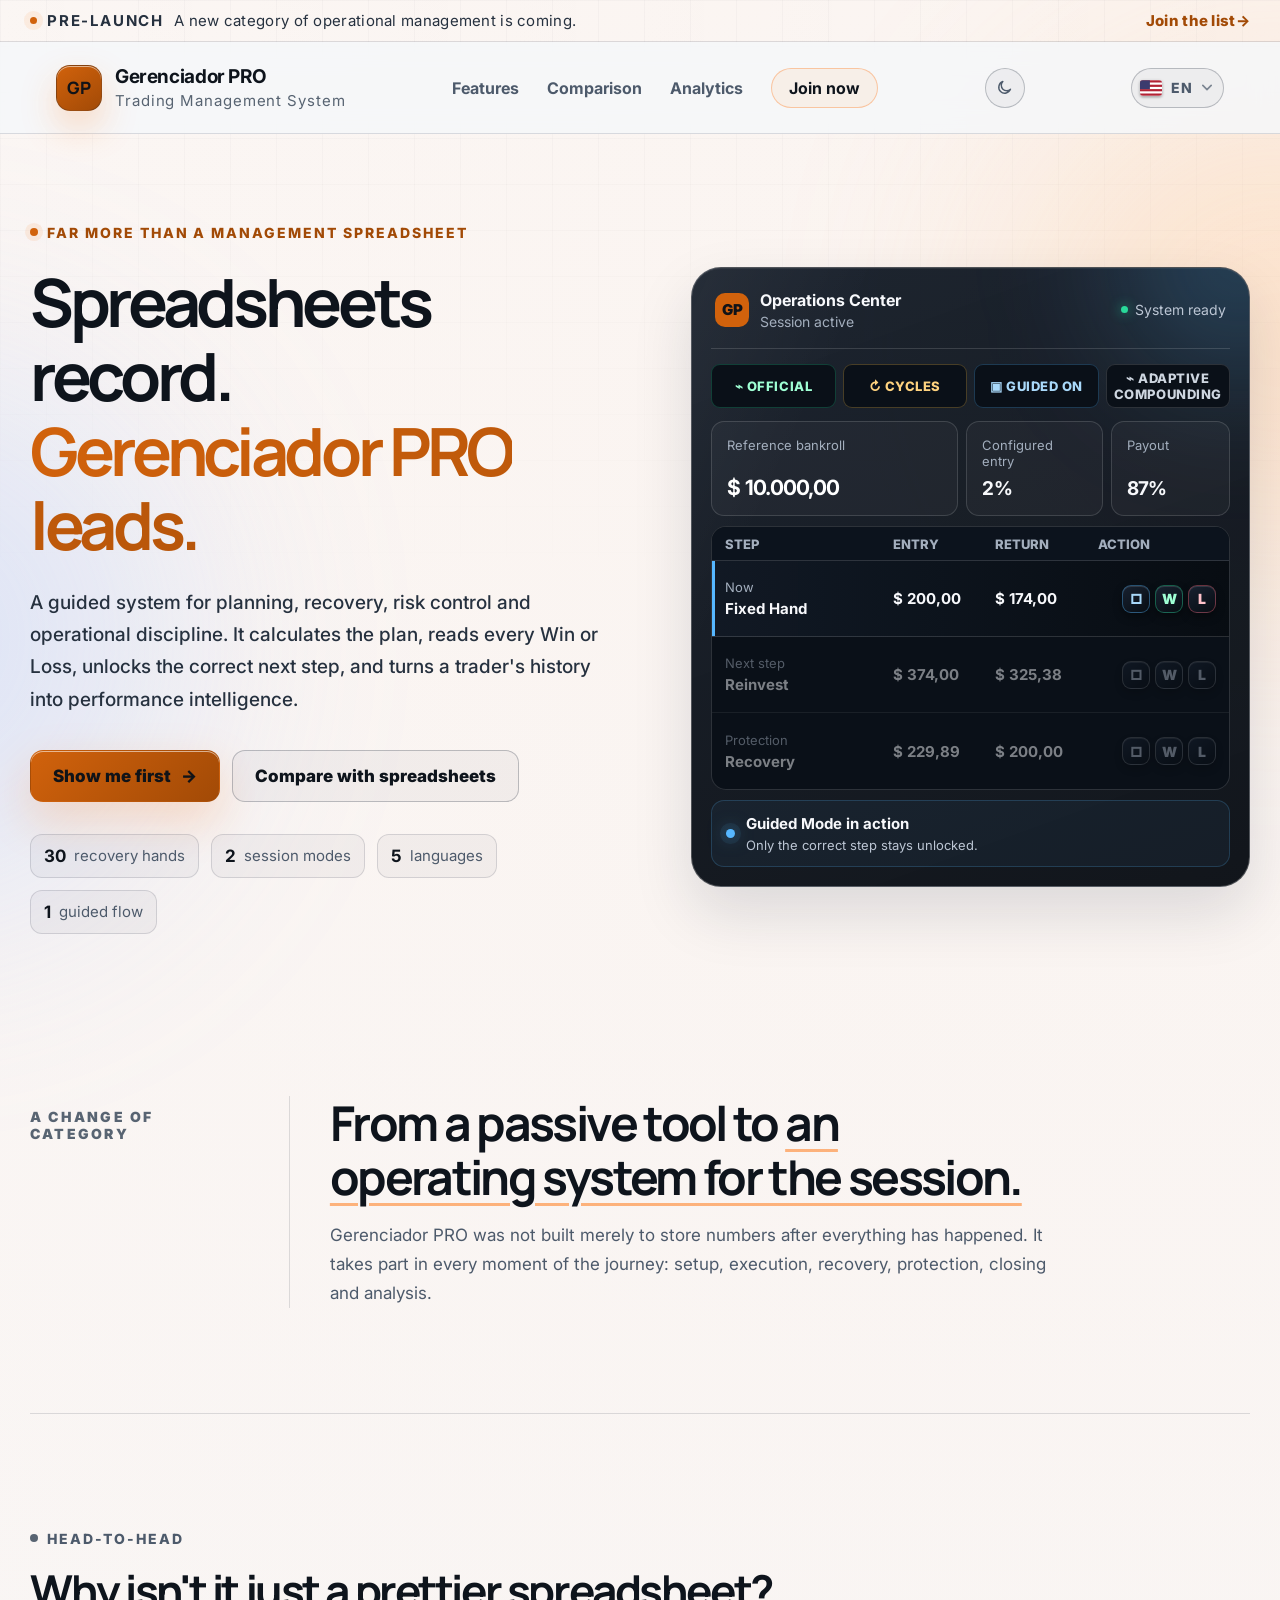
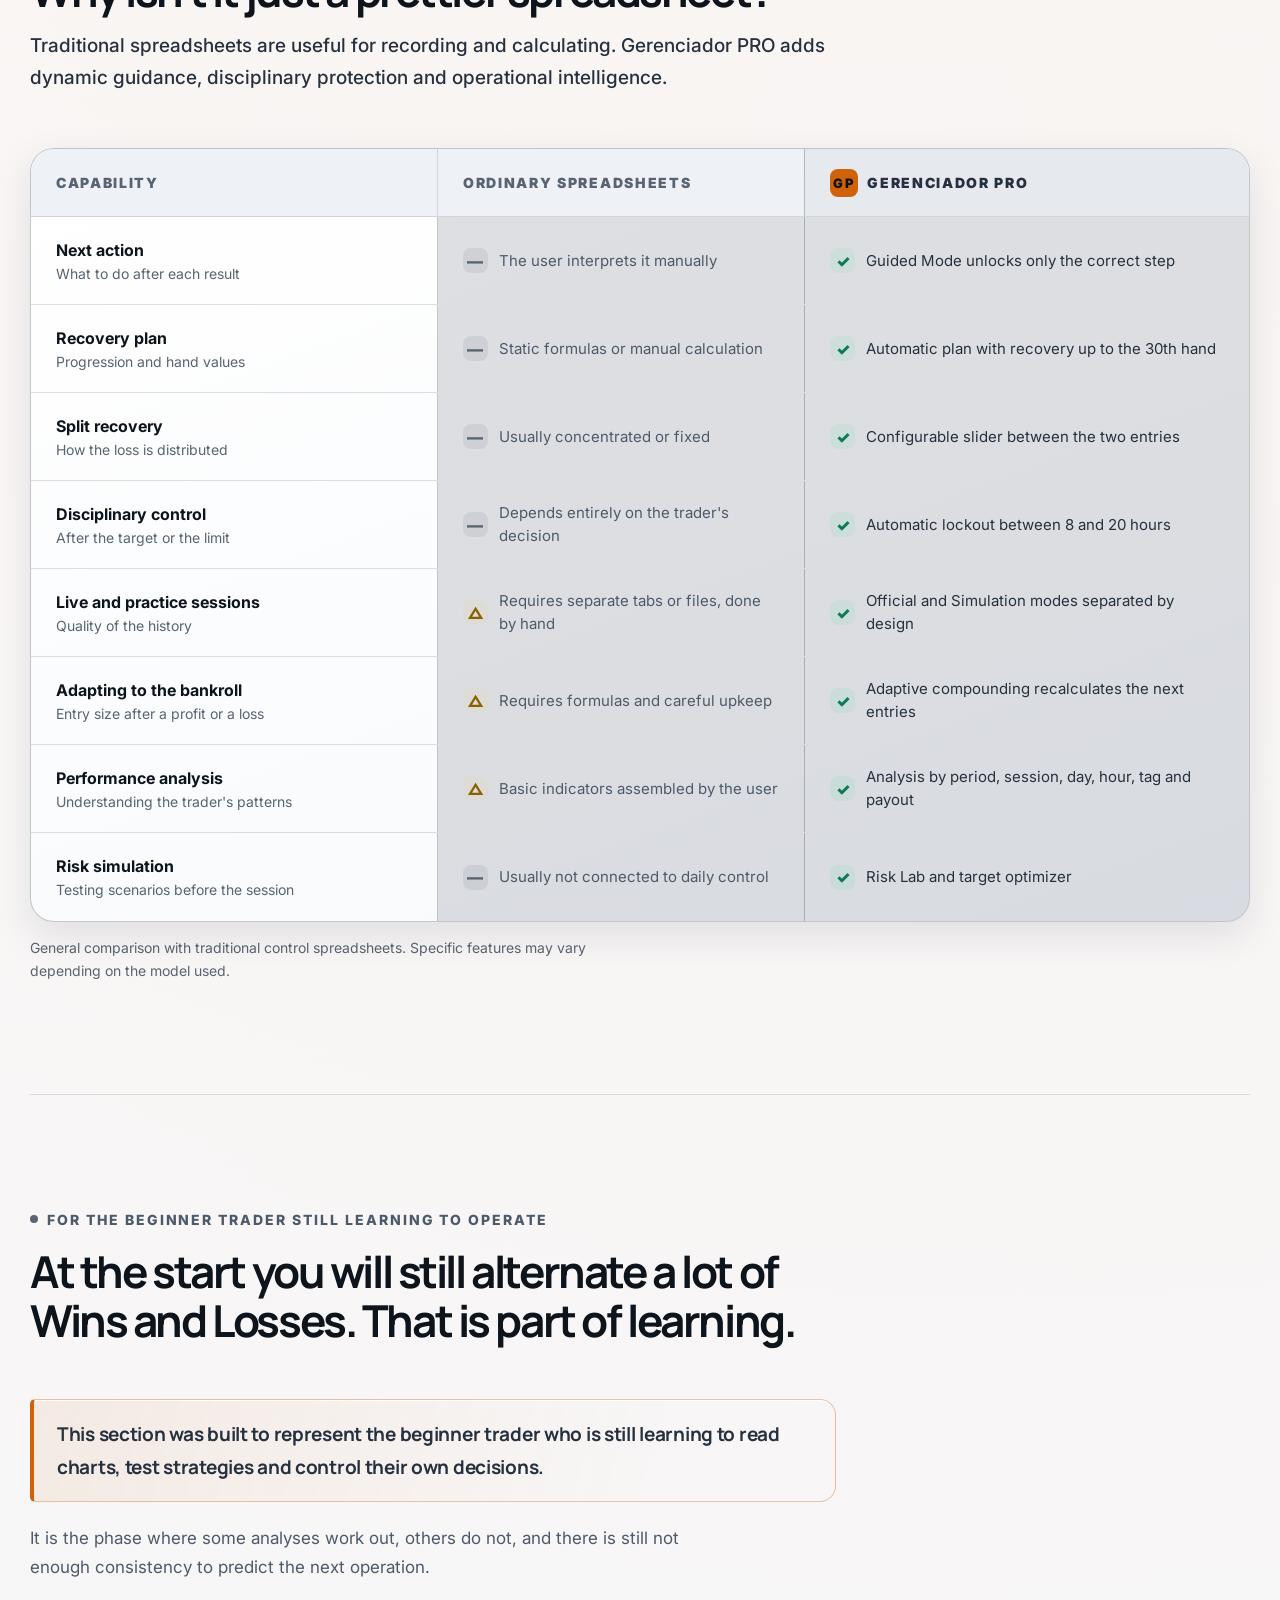
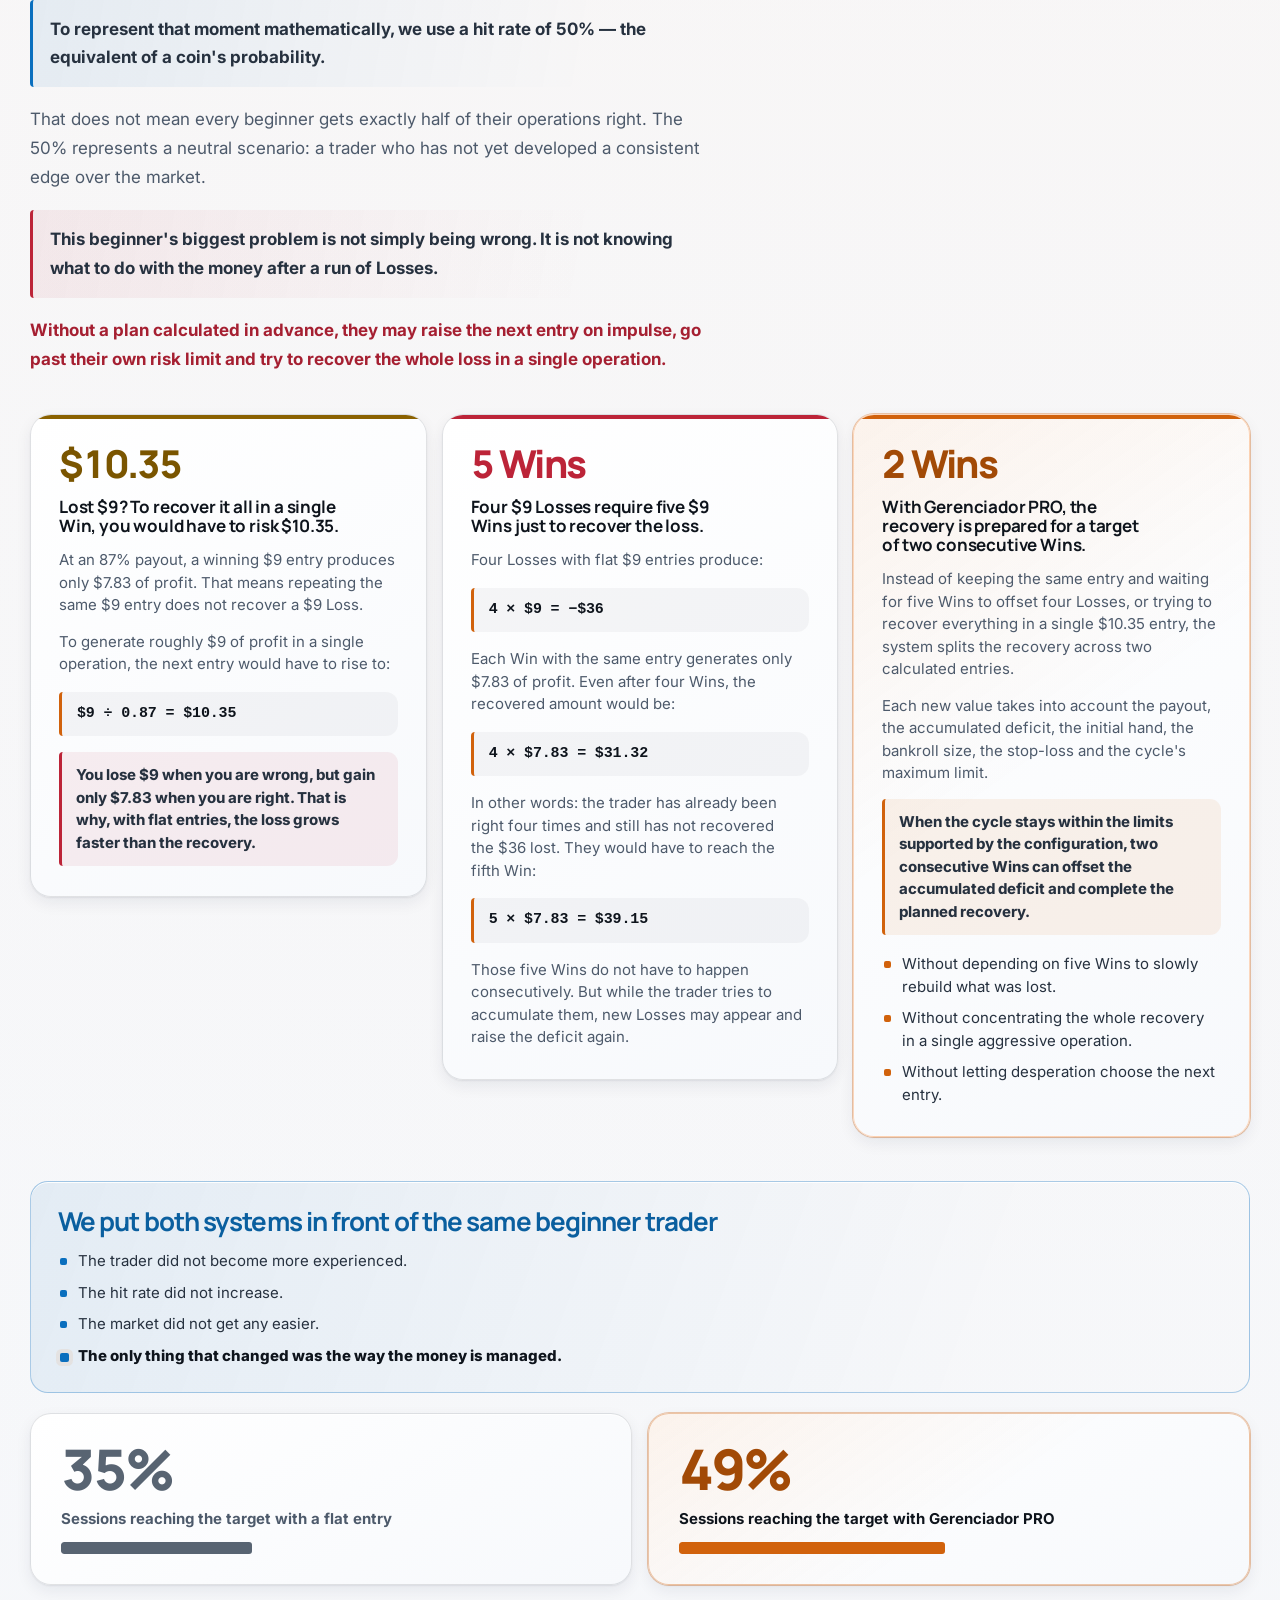
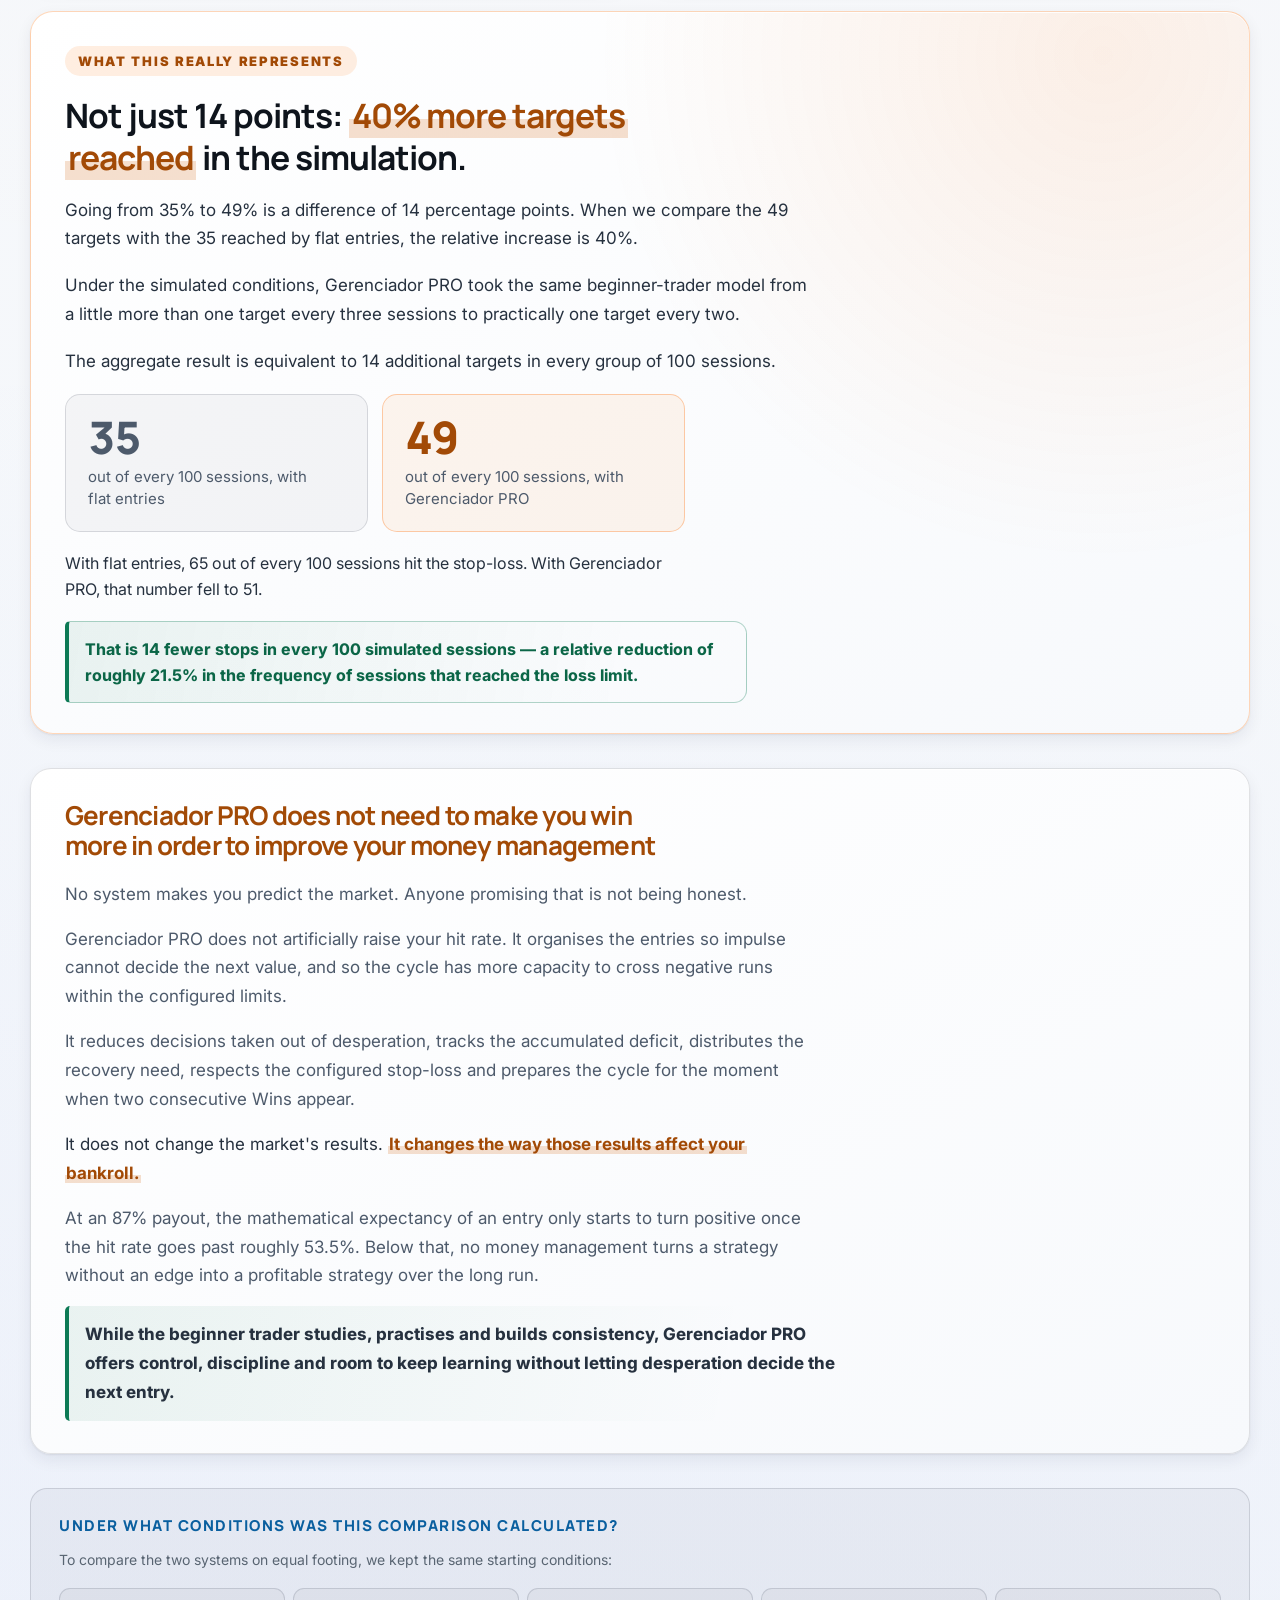
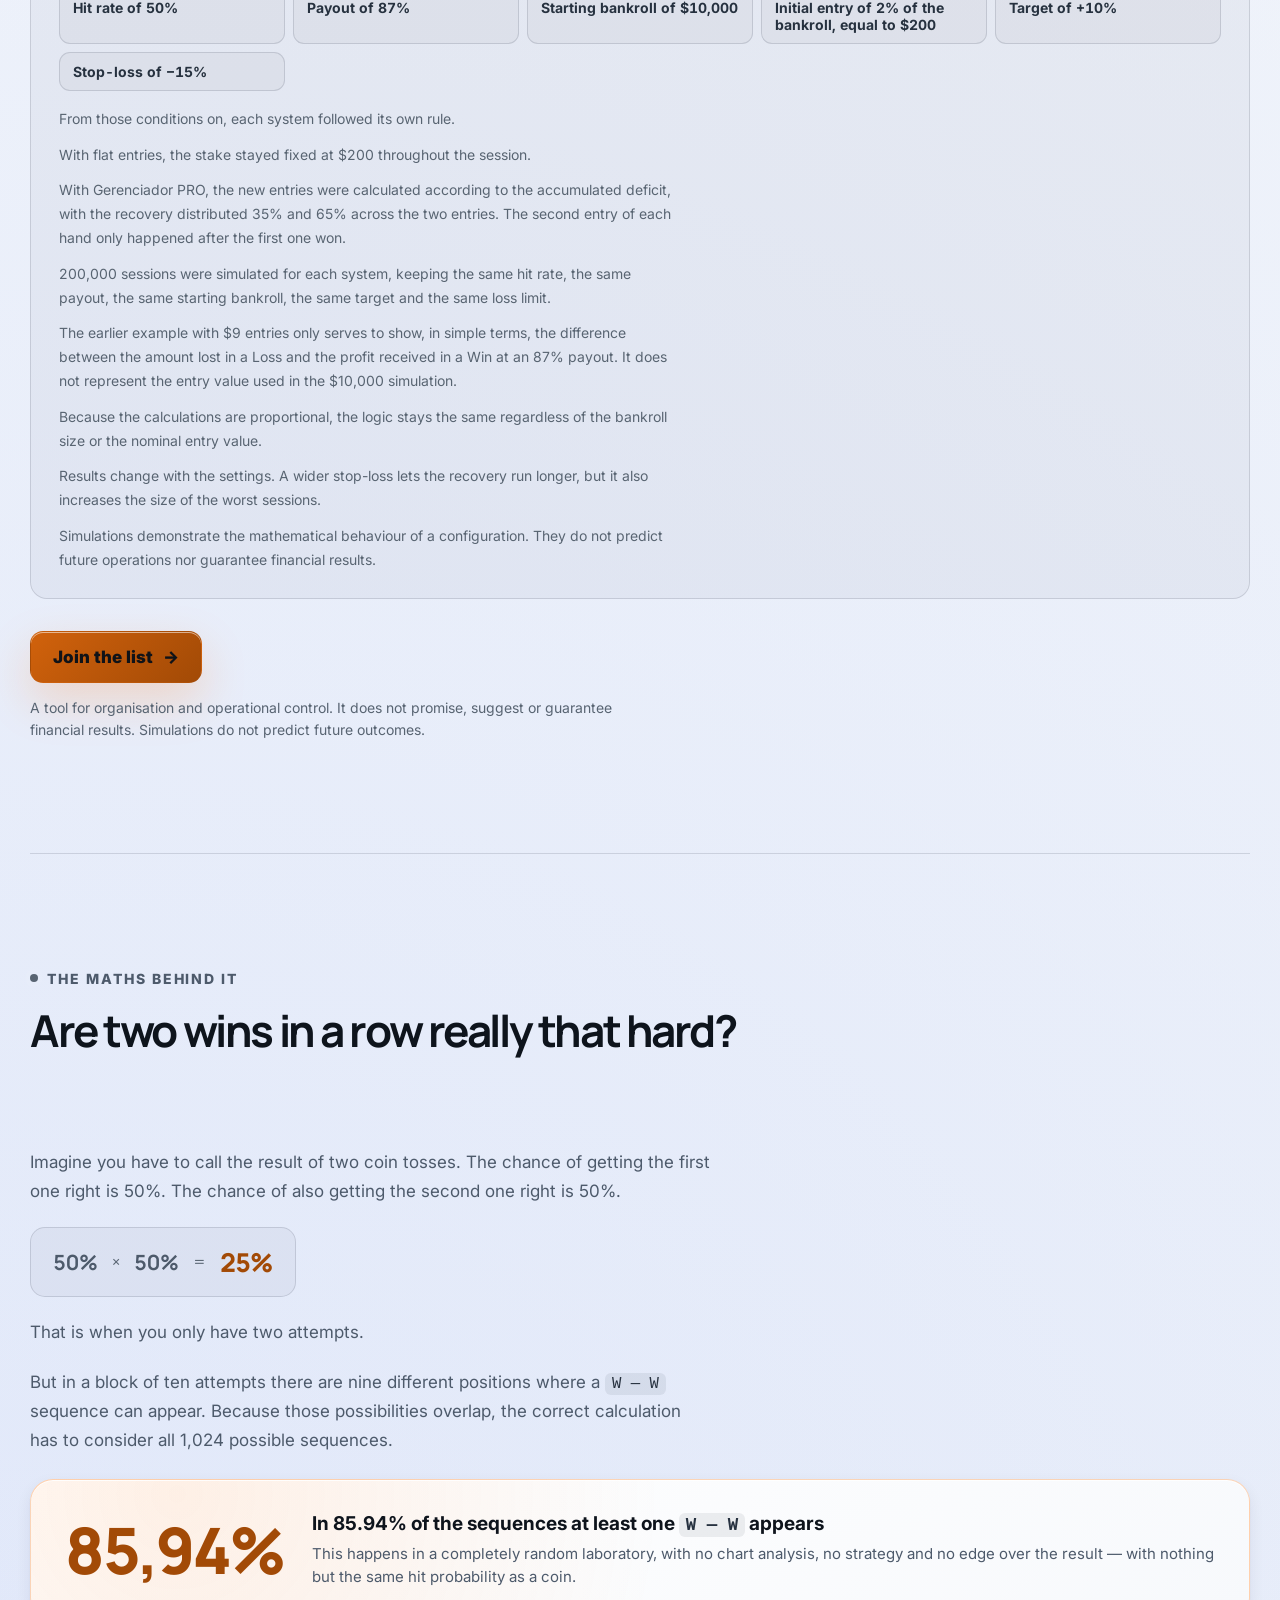
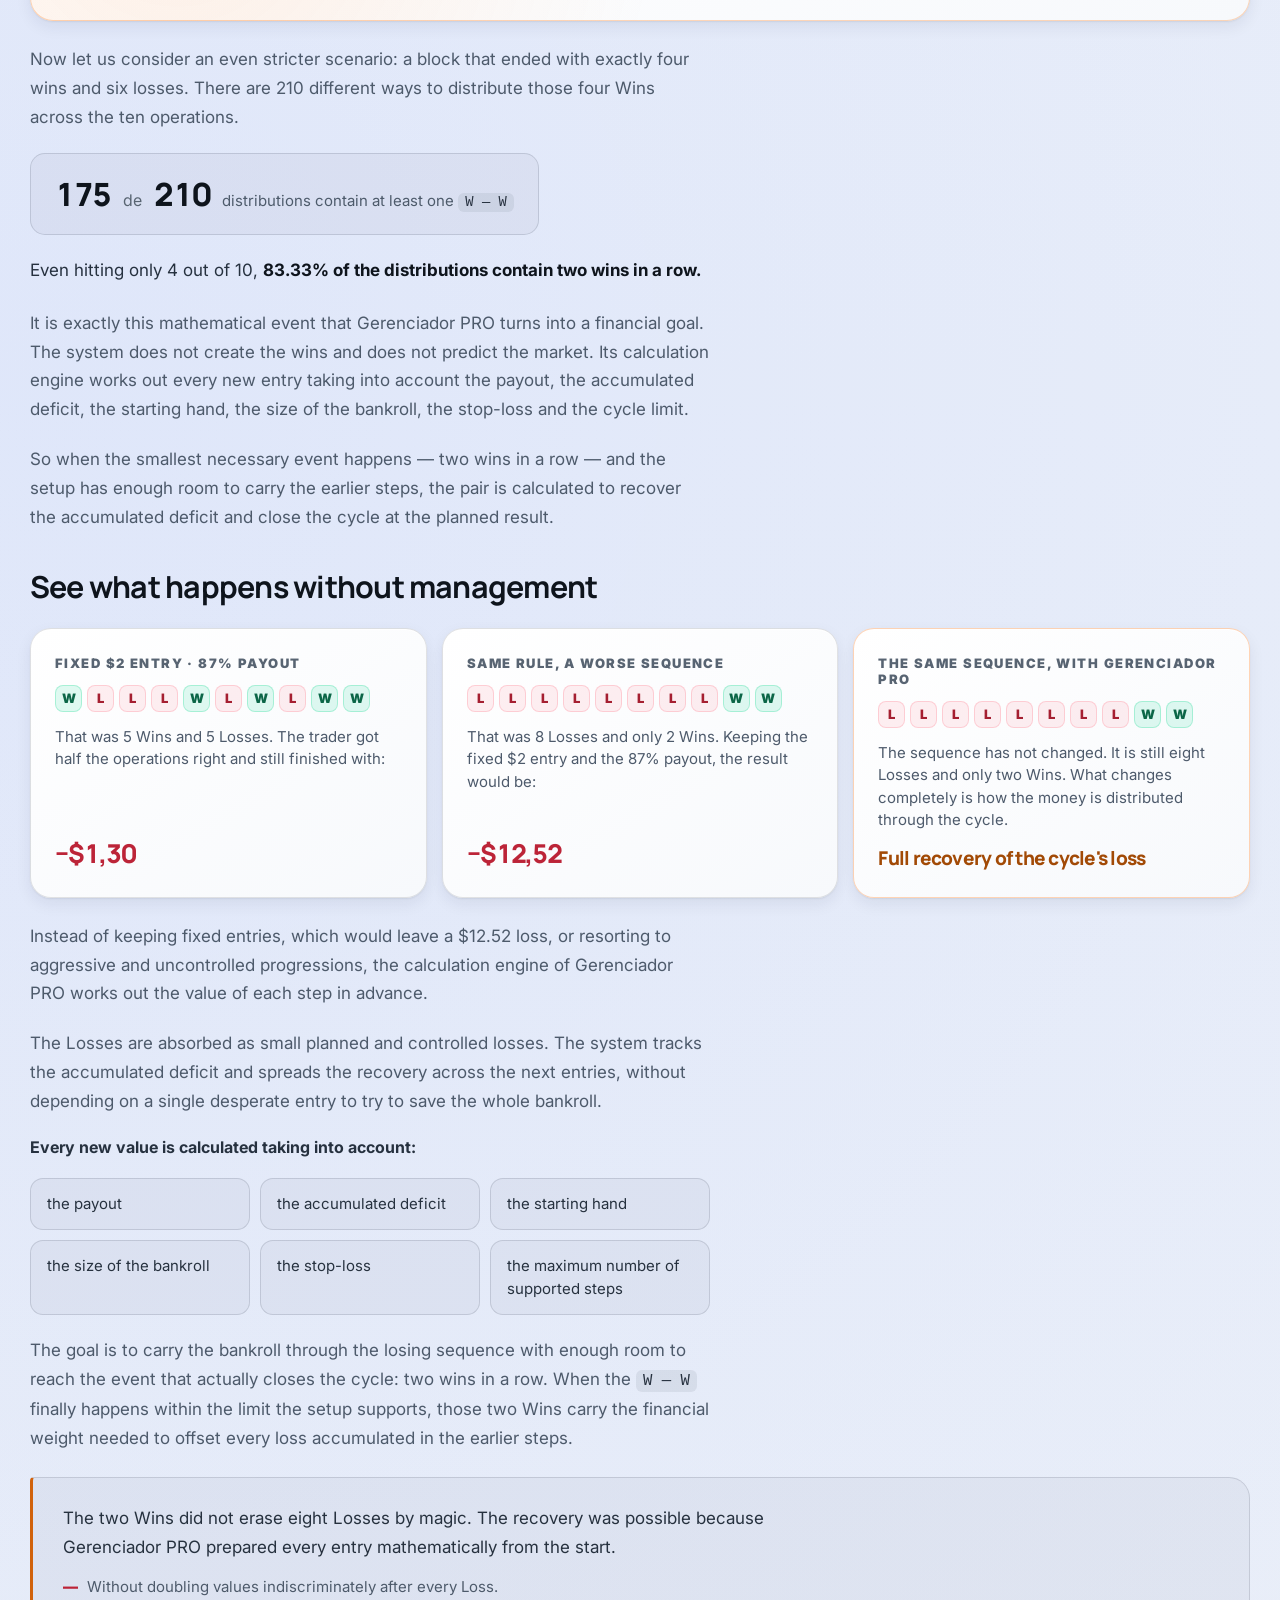
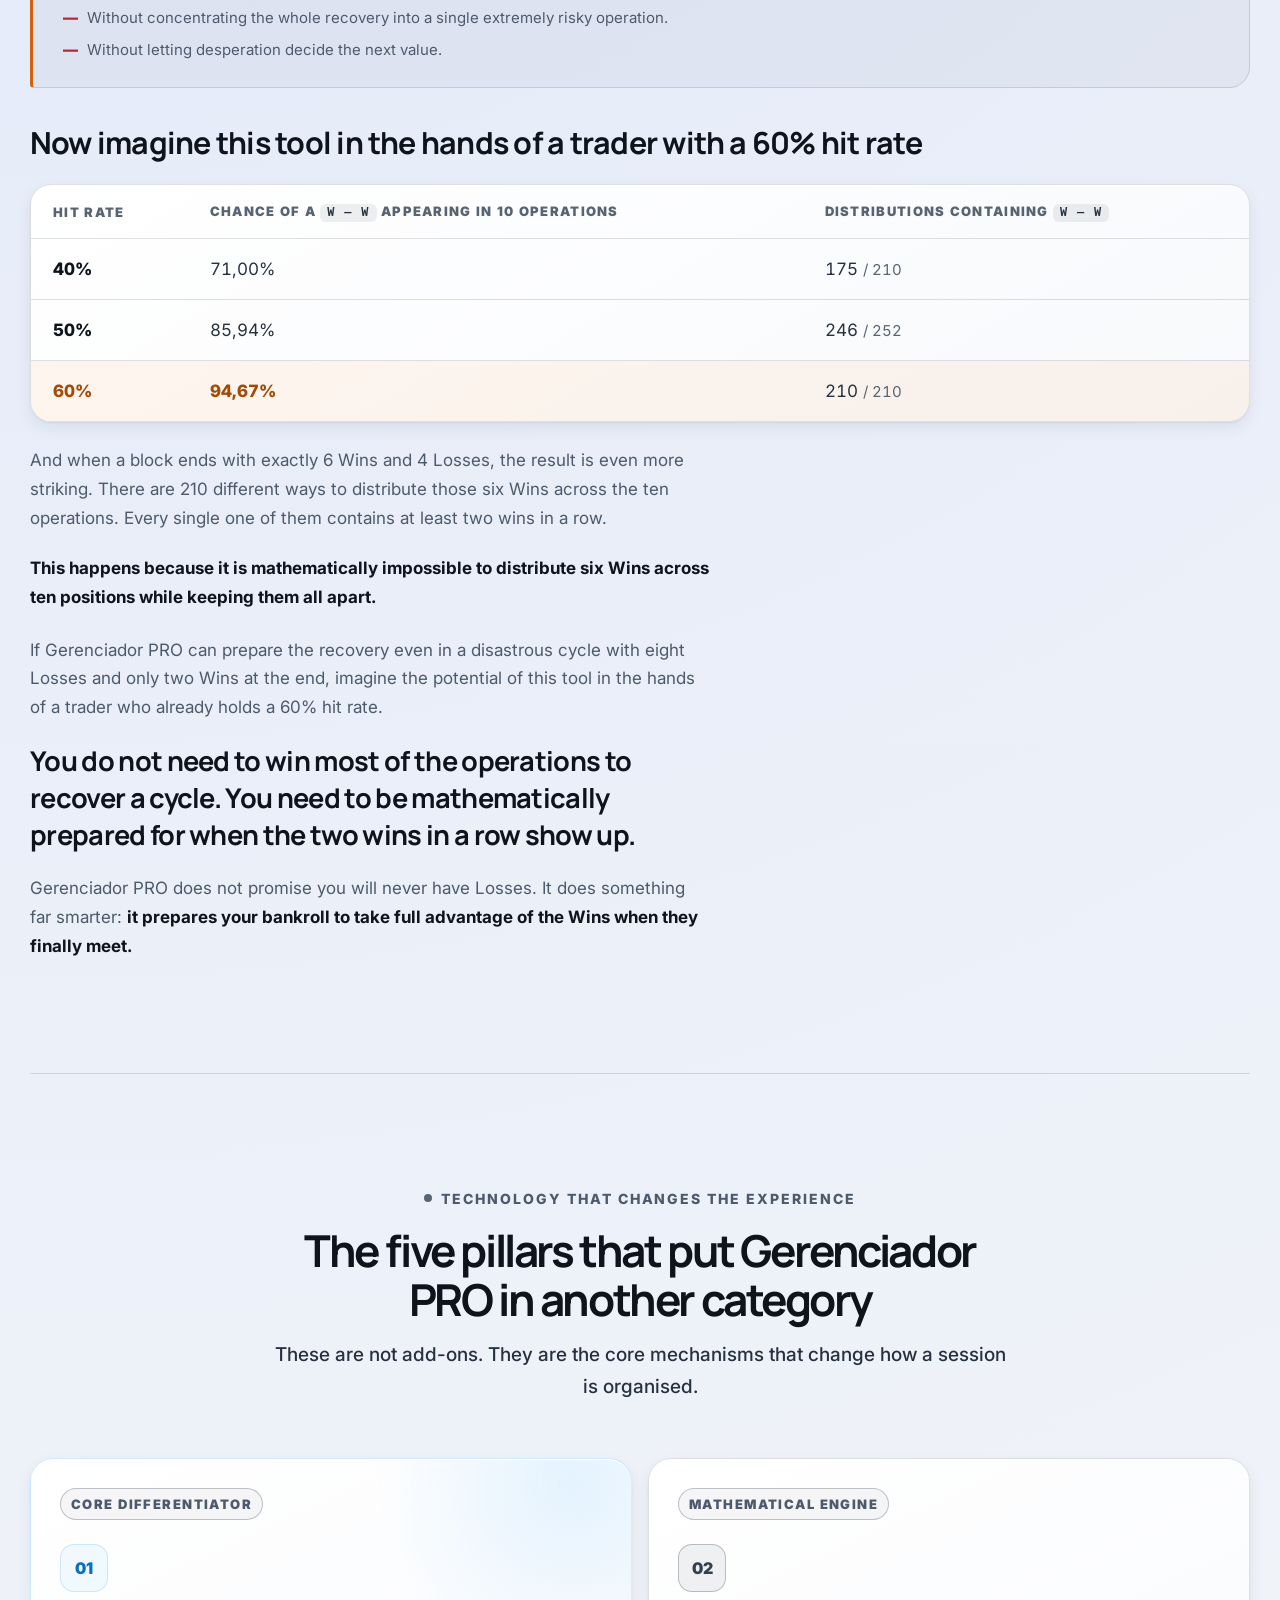
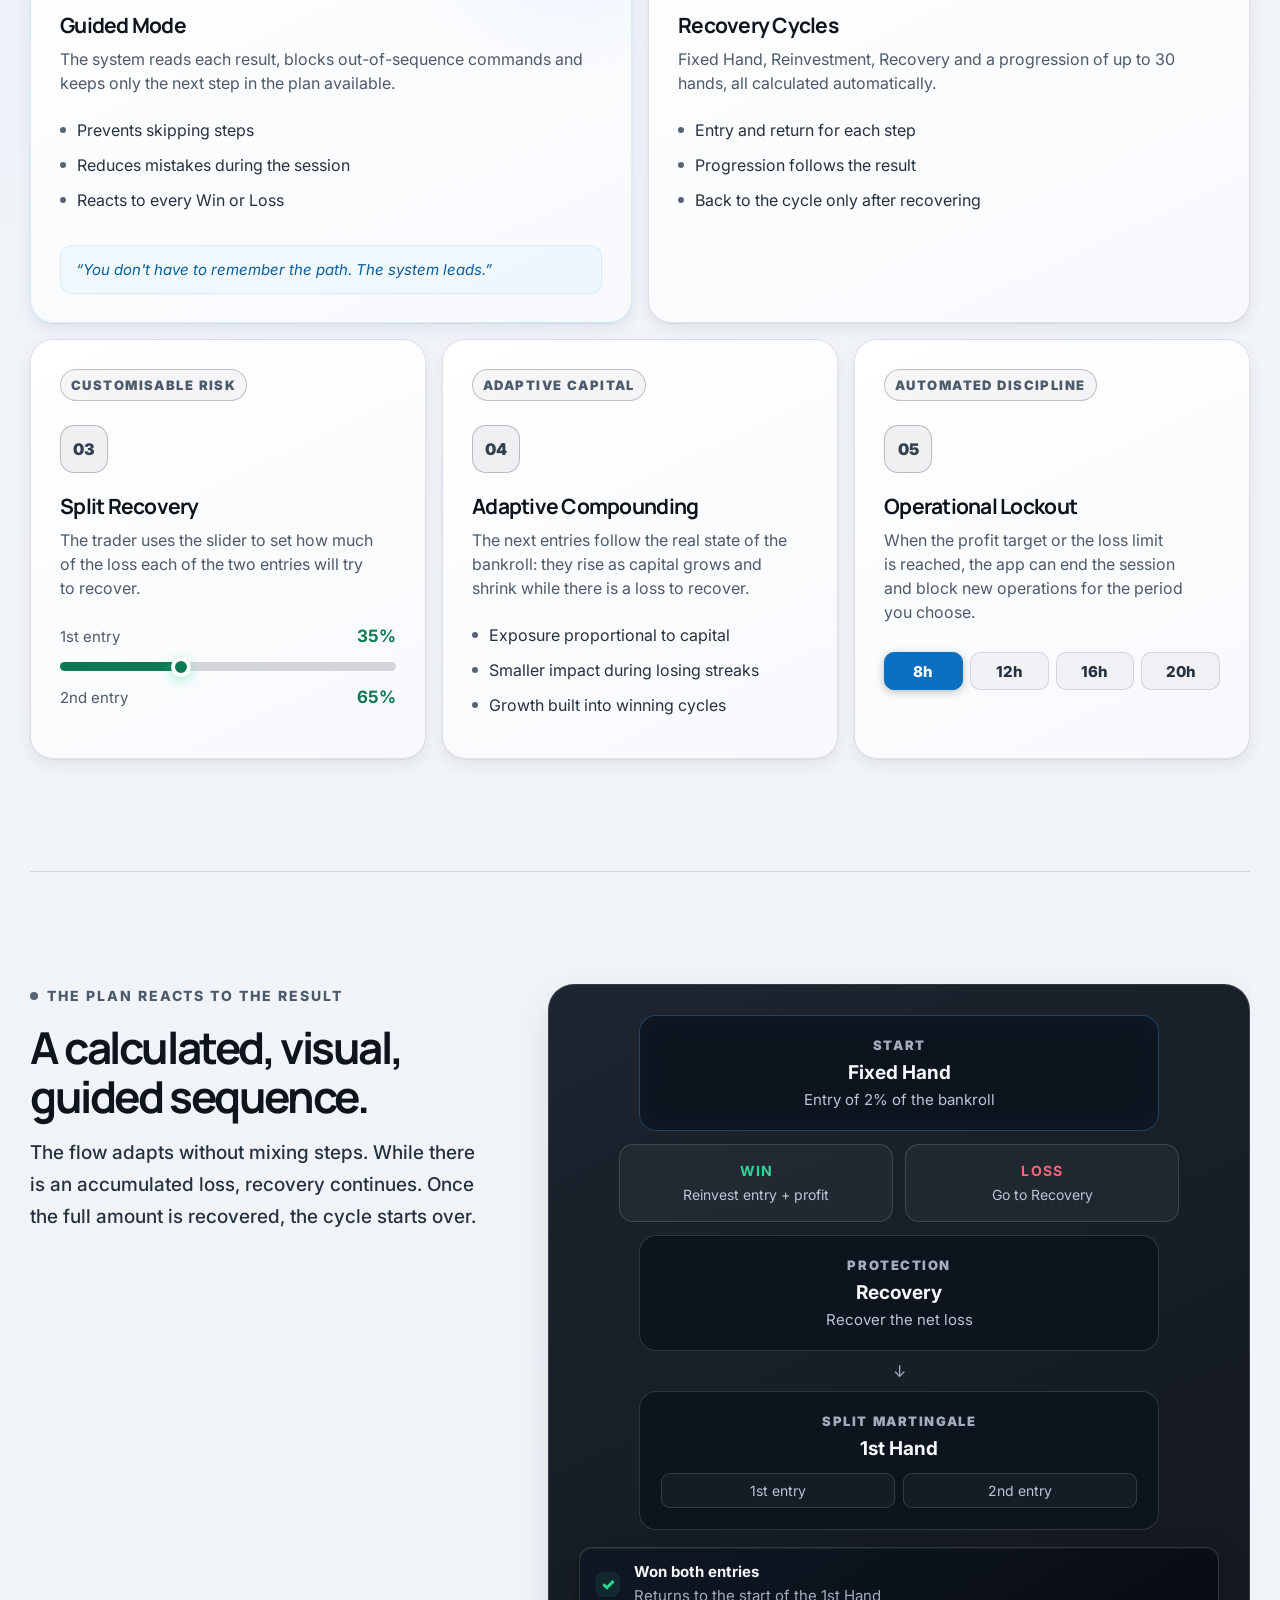
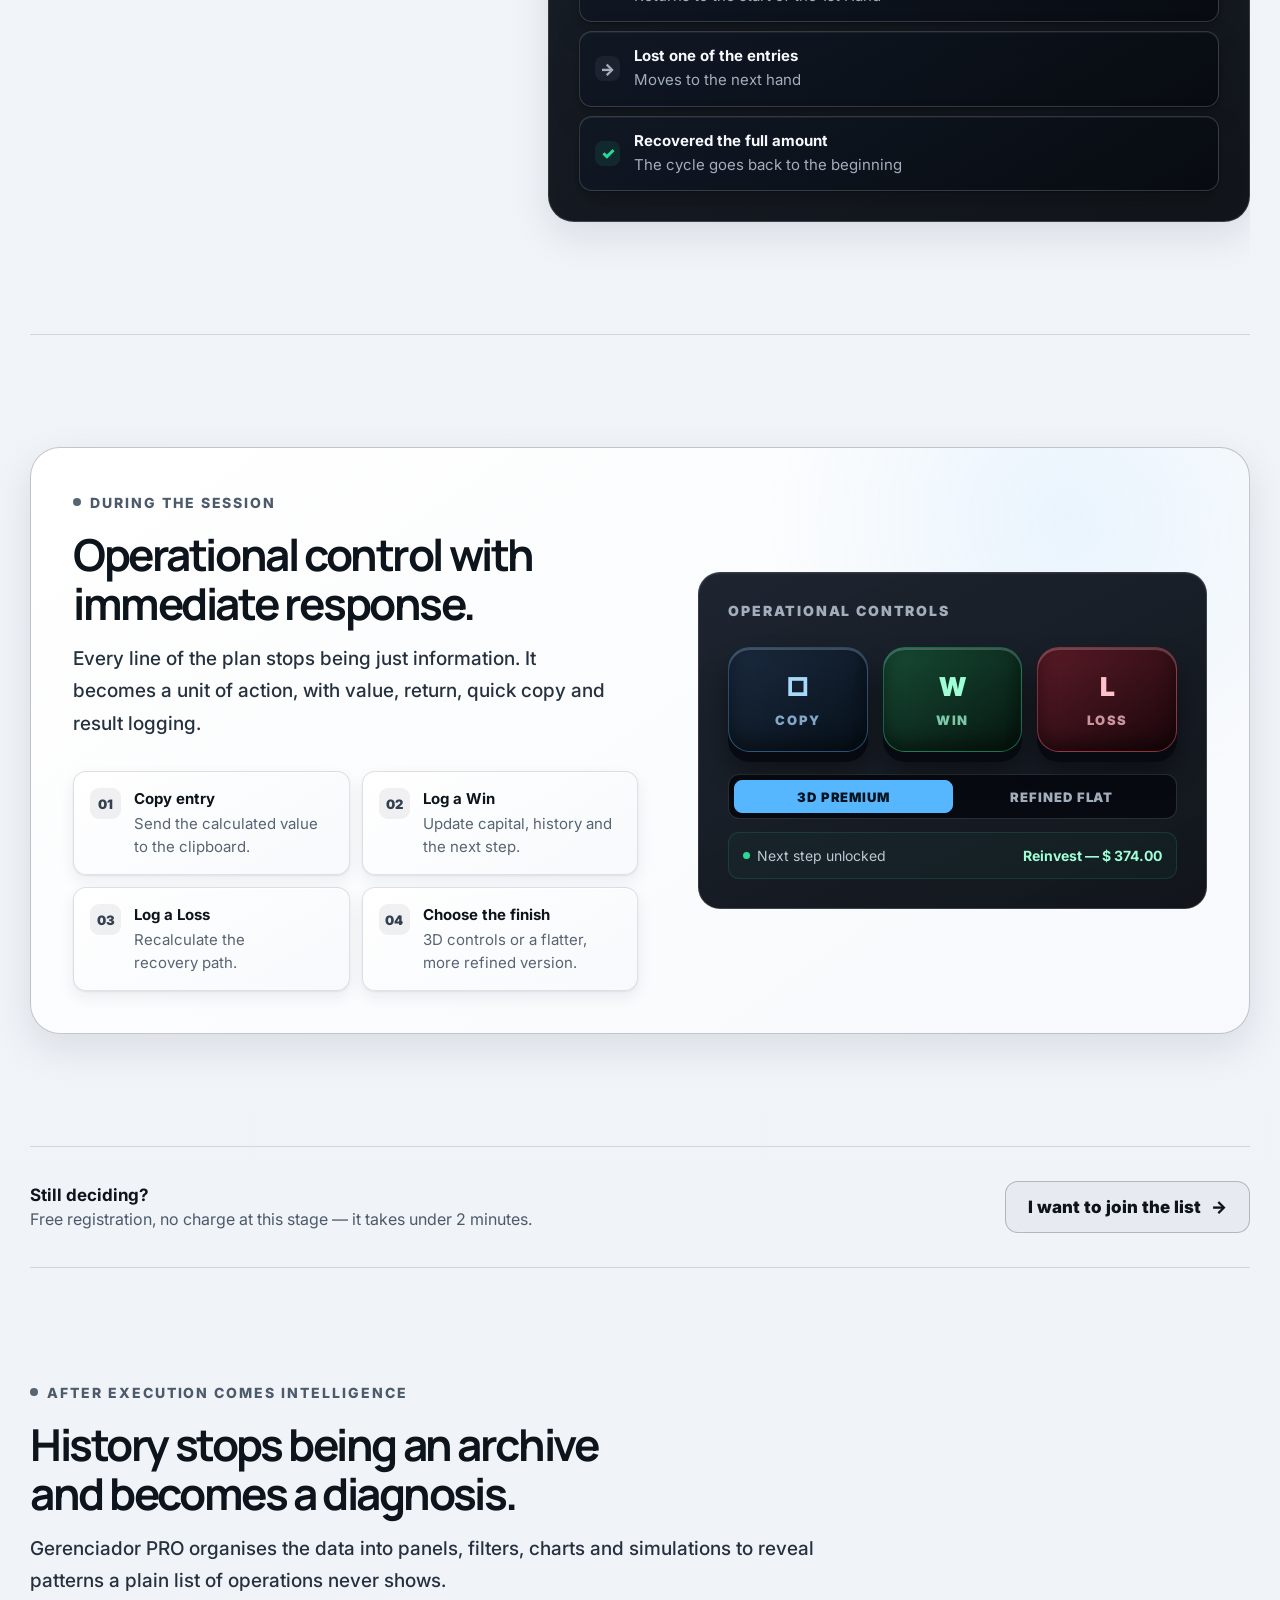
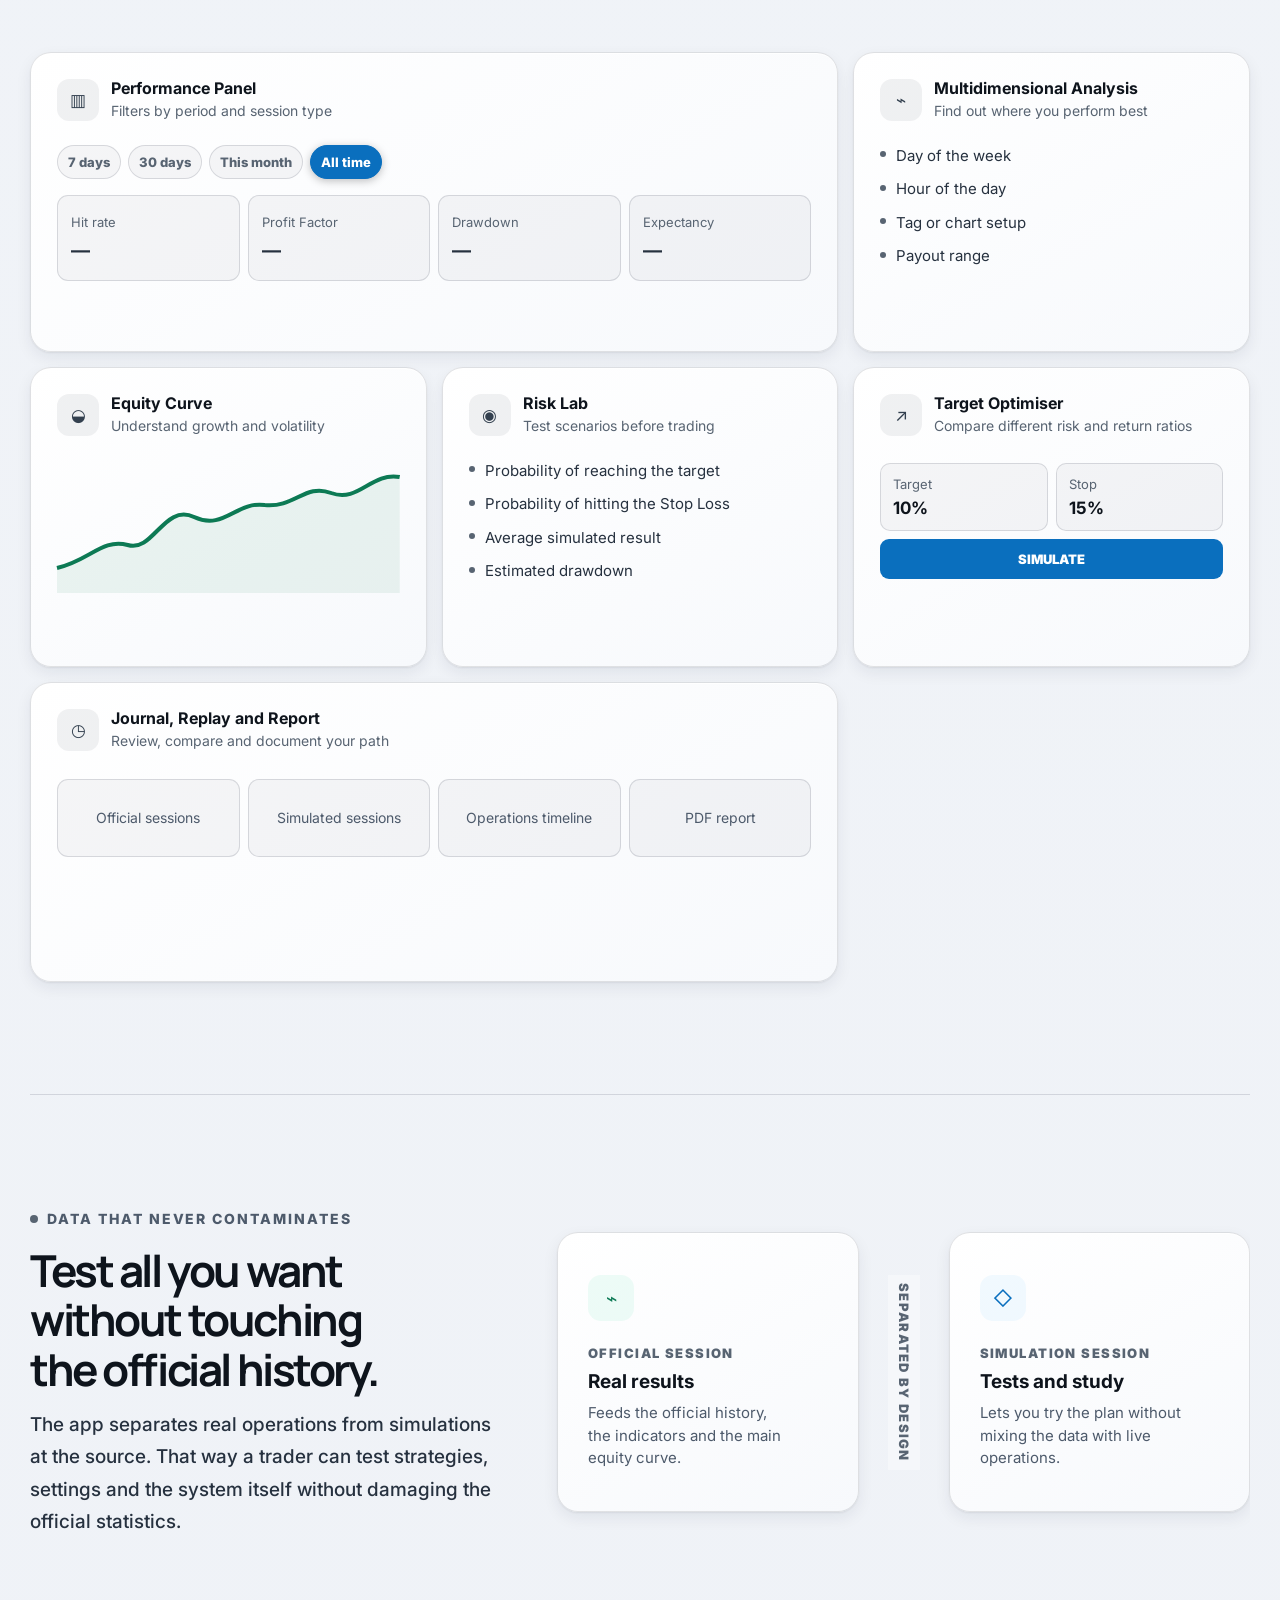
==== index.html @ ce3917b4 "feat: highlight beginner simulation hooks" ====
<!doctype html>
<html lang="en"><head>
  <meta charset="utf-8">
  <meta name="viewport" content="width=device-width, initial-scale=1">
  <meta name="description" content="A guided system for planning, recovery, risk control and operational discipline. Spreadsheets record. Gerenciador PRO leads.">
  <meta name="theme-color" content="#07090e">
  <meta property="og:title" content="Gerenciador PRO — Operational management for traders">
  <meta property="og:description" content="A guided system for planning, recovery, risk control and operational discipline. Spreadsheets record. Gerenciador PRO leads.">
  <meta property="og:type" content="website">
  <meta property="og:image" content="https://raphafernandes83.github.io/gerenciador-pro-v2/og-image.jpg">
  <meta property="og:image:width" content="1200">
  <meta property="og:image:height" content="630">
  <meta property="og:image:type" content="image/jpeg">
  <meta property="og:locale" content="en_US">
  <meta name="twitter:card" content="summary_large_image">
  <meta name="twitter:title" content="Gerenciador PRO — Operational management for traders">
  <meta name="twitter:description" content="A guided system for planning, recovery, risk control and operational discipline. Spreadsheets record. Gerenciador PRO leads.">
  <meta name="twitter:image" content="https://raphafernandes83.github.io/gerenciador-pro-v2/og-image.jpg">
  <title>Gerenciador PRO — Operational management for traders</title>
  <link rel="icon" type="image/svg+xml" href="[data-uri]">
  <link rel="icon" href="favicon.ico" sizes="16x16">
  <link rel="preconnect" href="https://fonts.googleapis.com">
  <link rel="preconnect" href="https://fonts.gstatic.com" crossorigin="">
  <link href="https://fonts.googleapis.com/css2?family=Inter:wght@400;500;600;700;800&amp;family=Manrope:wght@600;700;800&amp;display=swap" rel="stylesheet">
  <link rel="stylesheet" href="styles.css?v=20260819-2">
  <link rel="stylesheet" href="styles-cadastro-etapas.css?v=20260804-2">
  <script defer="" src="config.js?v=20260803-2"></script>
  <script defer="" src="script.js?v=20260819-1"></script>
  <script defer="" src="site.js?v=20260819-1"></script>
  <script defer="" src="tema.js?v=20260816-1"></script>
  <script defer="" src="bandeiras.js?v=20260816-1"></script>
  <script defer="" src="i18n.js?v=20260816-1"></script>
  <script defer="" src="paises.js?v=20260815-1"></script>
  <script defer="" src="telefone.js?v=20260815-1"></script>
</head>
<body>
  <div class="reading-progress" aria-hidden="true">
    <span></span>
  </div>
  <a class="skip-link" href="#inicio" data-i18n="geral.01">Skip to content</a>
  <div class="ambient ambient-one" aria-hidden="true"></div>
  <div class="ambient ambient-two" aria-hidden="true"></div>
  <div class="grid-overlay" aria-hidden="true"></div>

  <div class="launch-bar">
    <div>
      <span class="launch-pulse"></span>
      <strong data-i18n="launch.01">PRE-LAUNCH</strong>
      <span data-i18n="launch.02">A new category of operational management is coming.</span>
    </div>
    <a href="#cadastro" data-i18n="launch.03">Join the list <span>→</span></a>
  </div>

  <header class="site-header">
    <a class="brand" href="#inicio" aria-label="Gerenciador PRO" data-i18n-attr="aria-label:attr.01">
      <span class="brand-mark" aria-hidden="true" data-i18n="header.01">GP</span>
      <span class="brand-copy">
        <strong data-i18n="header.02">Gerenciador PRO</strong>
        <small data-i18n="header.03">Trading Management System</small>
      </span>
    </a>

    <nav class="header-nav" aria-label="Main navigation" data-i18n-attr="aria-label:attr.02">
      <a href="#diferenciais" data-i18n="header.04">Features</a>
      <a href="#comparativo" data-i18n="header.05">Comparison</a>
      <a href="#inteligencia" data-i18n="header.06">Analytics</a>
      <a class="header-link" href="#cadastro" data-i18n="header.07">Join now</a>
    </nav>

    <button class="tema-toggle" type="button" data-alternar-tema="" aria-pressed="false" aria-label="Switch theme">
      <svg class="tema-sol" viewBox="0 0 24 24" width="17" height="17" aria-hidden="true" fill="none" stroke="currentColor" stroke-width="2" stroke-linecap="round">
        <circle cx="12" cy="12" r="4.2"></circle>
        <path d="M12 2v2.4M12 19.6V22M4.2 4.2l1.7 1.7M18.1 18.1l1.7 1.7M2 12h2.4M19.6 12H22M4.2 19.8l1.7-1.7M18.1 5.9l1.7-1.7"></path>
      </svg>
      <svg class="tema-lua" viewBox="0 0 24 24" width="17" height="17" aria-hidden="true" fill="none" stroke="currentColor" stroke-width="2" stroke-linecap="round" stroke-linejoin="round">
        <path d="M20.5 14.3A8.5 8.5 0 1 1 9.7 3.5a6.8 6.8 0 0 0 10.8 10.8Z"></path>
      </svg>
    </button>

    <div class="lang-switch">
      <button class="lang-toggle" type="button" aria-expanded="false" aria-controls="lang-menu" aria-label="Change language" data-i18n-attr="aria-label:attr.17">
        <span class="lang-flag"></span>
        <span class="lang-current">EN</span>
        <svg class="lang-caret" viewBox="0 0 12 8" width="10" height="7" aria-hidden="true" fill="none" stroke="currentColor" stroke-width="2" stroke-linecap="round" stroke-linejoin="round">
          <path d="M1 1.5 6 6.5 11 1.5"></path>
        </svg>
      </button>
      <div class="lang-menu" id="lang-menu" data-seletor-idioma="" role="menu" hidden=""></div>
    </div>

    <button class="hamburger-btn" type="button" aria-label="Open menu" aria-expanded="false" aria-controls="mobile-menu" data-i18n-attr="aria-label:attr.03">
      <span></span><span></span><span></span>
    </button>
  </header>

  <!-- Fora do <header> de proposito: o header usa backdrop-filter, o que o
       torna bloco contêiner de descendentes position:fixed e faria o overlay
       cobrir apenas a altura do header. -->
  <div class="mobile-menu" id="mobile-menu" aria-label="Navigation menu" hidden="" data-i18n-attr="aria-label:attr.04">
    <nav>
      <a href="#diferenciais" data-i18n="mobile-menu.01">Features</a>
      <a href="#comparativo" data-i18n="mobile-menu.02">Comparison</a>
      <a href="#inteligencia" data-i18n="mobile-menu.03">Analytics</a>
      <a href="#cadastro" data-i18n="mobile-menu.04">Join now</a>
    </nav>
  </div>

  <main>
    <section class="hero" id="inicio">
      <div class="hero-copy">
        <span class="eyebrow brand" data-i18n="inicio.01"><i></i> Far more than a management spreadsheet</span>
        <h1 data-i18n="inicio.02">Spreadsheets record.<br><span>Gerenciador PRO leads.</span></h1>
        <p class="hero-description" data-i18n="inicio.03">A guided system for planning, recovery, risk control and operational discipline. It calculates the plan, reads every Win or Loss, unlocks the correct next step, and turns a trader's history into performance intelligence.</p>

        <div class="hero-actions">
          <a class="button button-primary" href="#cadastro" data-i18n="inicio.04">Show me first <span>→</span></a>
          <a class="button button-secondary" href="#comparativo" data-i18n="inicio.05">Compare with spreadsheets</a>
        </div>

        <div class="hero-proof">
          <span data-i18n="inicio.06"><b>30</b> recovery hands</span>
          <span data-i18n="inicio.07"><b>2</b> session modes</span>
          <span data-i18n="inicio.08"><b>5</b> languages</span>
          <span data-i18n="inicio.09"><b>1</b> guided flow</span>
        </div>
      </div>

      <aside class="command-center" aria-label="Conceptual preview of the operations panel" data-i18n-attr="aria-label:attr.05">
        <div class="command-glow" aria-hidden="true"></div>

        <div class="command-topbar">
          <div class="command-brand">
            <span data-i18n="inicio.10">GP</span>
            <div>
              <strong data-i18n="inicio.11">Operations Center</strong>
              <small data-i18n="inicio.12">Session active</small>
            </div>
          </div>
          <span class="online-badge" data-i18n="inicio.13"><i></i> System ready</span>
        </div>

        <div class="status-ribbon">
          <span class="status-chip official" data-i18n="inicio.14">⌁ OFFICIAL</span>
          <span class="status-chip cycles" data-i18n="inicio.15">↻ CYCLES</span>
          <span class="status-chip guided" data-i18n="inicio.16">▣ GUIDED ON</span>
          <span class="status-chip compound" data-i18n="inicio.17">⌁ ADAPTIVE COMPOUNDING</span>
        </div>

        <div class="command-summary">
          <div>
            <small data-i18n="inicio.18">Reference bankroll</small>
            <strong>$ 10.000,00</strong>
          </div>
          <div>
            <small data-i18n="inicio.19">Configured entry</small>
            <strong>2%</strong>
          </div>
          <div>
            <small data-i18n="inicio.20">Payout</small>
            <strong>87%</strong>
          </div>
        </div>

        <div class="plan-preview">
          <div class="plan-head">
            <span data-i18n="inicio.21">STEP</span><span data-i18n="inicio.22">ENTRY</span><span data-i18n="inicio.23">RETURN</span><span data-i18n="inicio.24">ACTION</span>
          </div>
          <div class="plan-row active">
            <div><small data-i18n="inicio.25">Now</small><strong data-i18n="inicio.26">Fixed Hand</strong></div>
            <b>$ 200,00</b>
            <b>$ 174,00</b>
            <div class="mini-actions"><span class="copy">□</span><span class="win">W</span><span class="loss">L</span></div>
          </div>
          <div class="plan-row locked">
            <div><small data-i18n="inicio.27">Next step</small><strong data-i18n="inicio.28">Reinvest</strong></div>
            <b>$ 374,00</b>
            <b>$ 325,38</b>
            <div class="mini-actions"><span>□</span><span>W</span><span>L</span></div>
          </div>
          <div class="plan-row locked">
            <div><small data-i18n="inicio.29">Protection</small><strong data-i18n="inicio.30">Recovery</strong></div>
            <b>$ 229,89</b>
            <b>$ 200,00</b>
            <div class="mini-actions"><span>□</span><span>W</span><span>L</span></div>
          </div>
        </div>

        <div class="guided-message">
          <i></i>
          <div>
            <strong data-i18n="inicio.31">Guided Mode in action</strong>
            <span data-i18n="inicio.32">Only the correct step stays unlocked.</span>
          </div>
        </div>
      </aside>
    </section>

    <section class="statement-section">
      <div class="statement-label" data-i18n="statement.01">A CHANGE OF CATEGORY</div>
      <div class="statement-copy">
        <h2 data-i18n="statement.02">From a passive tool to <span>an operating system for the session.</span></h2>
        <p data-i18n="statement.03">Gerenciador PRO was not built merely to store numbers after everything has happened. It takes part in every moment of the journey: setup, execution, recovery, protection, closing and analysis.</p>
      </div>
    </section>

    <section class="comparison-section" id="comparativo">
      <div class="section-heading left">
        <span class="eyebrow" data-i18n="comparativo.01"><i></i> Head-to-head</span>
        <h2 data-i18n="comparativo.02">Why isn't it just a prettier spreadsheet?</h2>
        <p data-i18n="comparativo.03">Traditional spreadsheets are useful for recording and calculating. Gerenciador PRO adds dynamic guidance, disciplinary protection and operational intelligence.</p>
      </div>

      <div class="comparison-shell">
        <div class="comparison-header">
          <div data-i18n="comparativo.04">CAPABILITY</div>
          <div class="sheet-head" data-i18n="comparativo.05">ORDINARY SPREADSHEETS</div>
          <div class="pro-head" data-i18n="comparativo.06"><span>GP</span> GERENCIADOR PRO</div>
        </div>

        <div class="comparison-row">
          <div><strong data-i18n="comparativo.07">Next action</strong><span data-i18n="comparativo.08">What to do after each result</span></div>
          <div class="sheet-cell"><i class="minus">—</i><span data-i18n="comparativo.09">The user interprets it manually</span></div>
          <div class="pro-cell"><i class="check">✓</i><span data-i18n="comparativo.10">Guided Mode unlocks only the correct step</span></div>
        </div>

        <div class="comparison-row">
          <div><strong data-i18n="comparativo.11">Recovery plan</strong><span data-i18n="comparativo.12">Progression and hand values</span></div>
          <div class="sheet-cell"><i class="minus">—</i><span data-i18n="comparativo.13">Static formulas or manual calculation</span></div>
          <div class="pro-cell"><i class="check">✓</i><span data-i18n="comparativo.14">Automatic plan with recovery up to the 30th hand</span></div>
        </div>

        <div class="comparison-row">
          <div><strong data-i18n="comparativo.15">Split recovery</strong><span data-i18n="comparativo.16">How the loss is distributed</span></div>
          <div class="sheet-cell"><i class="minus">—</i><span data-i18n="comparativo.17">Usually concentrated or fixed</span></div>
          <div class="pro-cell"><i class="check">✓</i><span data-i18n="comparativo.18">Configurable slider between the two entries</span></div>
        </div>

        <div class="comparison-row">
          <div><strong data-i18n="comparativo.19">Disciplinary control</strong><span data-i18n="comparativo.20">After the target or the limit</span></div>
          <div class="sheet-cell"><i class="minus">—</i><span data-i18n="comparativo.21">Depends entirely on the trader's decision</span></div>
          <div class="pro-cell"><i class="check">✓</i><span data-i18n="comparativo.22">Automatic lockout between 8 and 20 hours</span></div>
        </div>

        <div class="comparison-row">
          <div><strong data-i18n="comparativo.23">Live and practice sessions</strong><span data-i18n="comparativo.24">Quality of the history</span></div>
          <div class="sheet-cell"><i class="partial">△</i><span data-i18n="comparativo.25">Requires separate tabs or files, done by hand</span></div>
          <div class="pro-cell"><i class="check">✓</i><span data-i18n="comparativo.26">Official and Simulation modes separated by design</span></div>
        </div>

        <div class="comparison-row">
          <div><strong data-i18n="comparativo.27">Adapting to the bankroll</strong><span data-i18n="comparativo.28">Entry size after a profit or a loss</span></div>
          <div class="sheet-cell"><i class="partial">△</i><span data-i18n="comparativo.29">Requires formulas and careful upkeep</span></div>
          <div class="pro-cell"><i class="check">✓</i><span data-i18n="comparativo.30">Adaptive compounding recalculates the next entries</span></div>
        </div>

        <div class="comparison-row">
          <div><strong data-i18n="comparativo.31">Performance analysis</strong><span data-i18n="comparativo.32">Understanding the trader's patterns</span></div>
          <div class="sheet-cell"><i class="partial">△</i><span data-i18n="comparativo.33">Basic indicators assembled by the user</span></div>
          <div class="pro-cell"><i class="check">✓</i><span data-i18n="comparativo.34">Analysis by period, session, day, hour, tag and payout</span></div>
        </div>

        <div class="comparison-row">
          <div><strong data-i18n="comparativo.35">Risk simulation</strong><span data-i18n="comparativo.36">Testing scenarios before the session</span></div>
          <div class="sheet-cell"><i class="minus">—</i><span data-i18n="comparativo.37">Usually not connected to daily control</span></div>
          <div class="pro-cell"><i class="check">✓</i><span data-i18n="comparativo.38">Risk Lab and target optimizer</span></div>
        </div>
      </div>

      <p class="comparison-note" data-i18n="comparativo.39">General comparison with traditional control spreadsheets. Specific features may vary depending on the model used.</p>
    </section>

    <section class="simulation-section" id="simulacao">
      <div class="section-heading left">
        <span class="eyebrow" data-i18n="simulacao.01"><i></i> FOR THE BEGINNER TRADER STILL LEARNING TO OPERATE</span>
        <h2 data-i18n="simulacao.02">At the start you will still alternate a lot of Wins and Losses. That is part of learning.</h2>
      </div>

      <p class="sim-lead sim-lead-destaque" data-i18n="simulacao.03">This section was built to represent the beginner trader who is still learning to read charts, test strategies and control their own decisions.</p>

      <div class="sim-intro">
        <p data-i18n="simulacao.25">It is the phase where some analyses work out, others do not, and there is still not enough consistency to predict the next operation.</p>
        <p class="sim-ponto sim-ponto-neutro" data-i18n="simulacao.26">To represent that moment mathematically, we use a hit rate of 50% — the equivalent of a coin's probability.</p>
        <p data-i18n="simulacao.27">That does not mean every beginner gets exactly half of their operations right. The 50% represents a neutral scenario: a trader who has not yet developed a consistent edge over the market.</p>
        <p class="sim-ponto sim-ponto-risco" data-i18n="simulacao.28">This beginner's biggest problem is not simply being wrong. It is not knowing what to do with the money after a run of Losses.</p>
        <p class="sim-consequencia" data-i18n="simulacao.29">Without a plan calculated in advance, they may raise the next entry on impulse, go past their own risk limit and try to recover the whole loss in a single operation.</p>
      </div>

      <div class="sim-passos">
        <article class="sim-passo-risco">
          <span class="sim-num" data-i18n="simulacao.30">$10.35</span>
          <strong class="sim-titulo-card" data-i18n="simulacao.17">Lost $9? To recover it all in a single Win, you would have to risk $10.35.</strong>
          <p data-i18n="simulacao.04">At an 87% payout, a winning $9 entry produces only $7.83 of profit. That means repeating the same $9 entry does not recover a $9 Loss.</p>
          <p data-i18n="simulacao.31">To generate roughly $9 of profit in a single operation, the next entry would have to rise to:</p>
          <p class="sim-conta" data-i18n="simulacao.32">$9 ÷ 0.87 = $10.35</p>
          <p class="sim-resumo sim-resumo-risco" data-i18n="simulacao.33">You lose $9 when you are wrong, but gain only $7.83 when you are right. That is why, with flat entries, the loss grows faster than the recovery.</p>
        </article>
        <article class="sim-passo-deficit">
          <span class="sim-num" data-i18n="simulacao.34">5 Wins</span>
          <strong class="sim-titulo-card" data-i18n="simulacao.18">Four $9 Losses require five $9 Wins just to recover the loss.</strong>
          <p data-i18n="simulacao.05">Four Losses with flat $9 entries produce:</p>
          <p class="sim-conta" data-i18n="simulacao.35">4 × $9 = −$36</p>
          <p data-i18n="simulacao.36">Each Win with the same entry generates only $7.83 of profit. Even after four Wins, the recovered amount would be:</p>
          <p class="sim-conta" data-i18n="simulacao.37">4 × $7.83 = $31.32</p>
          <p data-i18n="simulacao.38">In other words: the trader has already been right four times and still has not recovered the $36 lost. They would have to reach the fifth Win:</p>
          <p class="sim-conta" data-i18n="simulacao.39">5 × $7.83 = $39.15</p>
          <p data-i18n="simulacao.40">Those five Wins do not have to happen consecutively. But while the trader tries to accumulate them, new Losses may appear and raise the deficit again.</p>
        </article>
        <article class="sim-passo-alvo">
          <span class="sim-num" data-i18n="simulacao.41">2 Wins</span>
          <strong class="sim-titulo-card" data-i18n="simulacao.19">With Gerenciador PRO, the recovery is prepared for a target of two consecutive Wins.</strong>
          <p data-i18n="simulacao.06">Instead of keeping the same entry and waiting for five Wins to offset four Losses, or trying to recover everything in a single $10.35 entry, the system splits the recovery across two calculated entries.</p>
          <p data-i18n="simulacao.42">Each new value takes into account the payout, the accumulated deficit, the initial hand, the bankroll size, the stop-loss and the cycle's maximum limit.</p>
          <p class="sim-resumo sim-resumo-alvo" data-i18n="simulacao.43">When the cycle stays within the limits supported by the configuration, two consecutive Wins can offset the accumulated deficit and complete the planned recovery.</p>
          <ul class="sim-lista">
            <li data-i18n="simulacao.44">Without depending on five Wins to slowly rebuild what was lost.</li>
            <li data-i18n="simulacao.45">Without concentrating the whole recovery in a single aggressive operation.</li>
            <li data-i18n="simulacao.46">Without letting desperation choose the next entry.</li>
          </ul>
        </article>
      </div>

      <div class="sim-compara sim-compara-destaque">
        <h3 data-i18n="simulacao.47">We put both systems in front of the same beginner trader</h3>
        <ul class="sim-lista">
          <li data-i18n="simulacao.48">The trader did not become more experienced.</li>
          <li data-i18n="simulacao.49">The hit rate did not increase.</li>
          <li data-i18n="simulacao.50">The market did not get any easier.</li>
          <li class="sim-chave" data-i18n="simulacao.51">The only thing that changed was the way the money is managed.</li>
        </ul>
      </div>

      <div class="sim-duo">
        <article class="sim-stat bad">
          <b>35%</b>
          <span data-i18n="simulacao.09">Sessions reaching the target with a flat entry</span>
          <span class="sim-track" aria-hidden="true"><i></i></span>
        </article>
        <article class="sim-stat good">
          <b>49%</b>
          <span data-i18n="simulacao.10">Sessions reaching the target with Gerenciador PRO</span>
          <span class="sim-track" aria-hidden="true"><i></i></span>
        </article>
      </div>

      <div class="sim-significa">
        <span class="sim-selo" data-i18n="simulacao.20">What this really represents</span>
        <p class="sim-frase" data-i18n="simulacao.21">Not just 14 points: <strong>40% more targets reached</strong> in the simulation.</p>
        <p class="sim-explica" data-i18n="simulacao.52">Going from 35% to 49% is a difference of 14 percentage points. When we compare the 49 targets with the 35 reached by flat entries, the relative increase is 40%.</p>
        <p class="sim-explica" data-i18n="simulacao.53">Under the simulated conditions, Gerenciador PRO took the same beginner-trader model from a little more than one target every three sessions to practically one target every two.</p>
        <p class="sim-explica" data-i18n="simulacao.54">The aggregate result is equivalent to 14 additional targets in every group of 100 sessions.</p>
        <div class="sim-placar">
          <div><b>35</b><span data-i18n="simulacao.22">out of every 100 sessions, with flat entries</span></div>
          <div class="destaque"><b>49</b><span data-i18n="simulacao.23">out of every 100 sessions, with Gerenciador PRO</span></div>
        </div>
        <p class="sim-extra" data-i18n="simulacao.24">With flat entries, 65 out of every 100 sessions hit the stop-loss. With Gerenciador PRO, that number fell to 51.</p>
        <p class="sim-extra sim-reducao" data-i18n="simulacao.55">That is 14 fewer stops in every 100 simulated sessions — a relative reduction of roughly 21.5% in the frequency of sessions that reached the loss limit.</p>
      </div>

      <div class="sim-motor">
        <h3 data-i18n="simulacao.56">Gerenciador PRO does not need to make you win more in order to improve your money management</h3>
        <p data-i18n="simulacao.07">No system makes you predict the market. Anyone promising that is not being honest.</p>
        <p data-i18n="simulacao.08">Gerenciador PRO does not artificially raise your hit rate. It organises the entries so impulse cannot decide the next value, and so the cycle has more capacity to cross negative runs within the configured limits.</p>
        <p data-i18n="simulacao.57">It reduces decisions taken out of desperation, tracks the accumulated deficit, distributes the recovery need, respects the configured stop-loss and prepares the cycle for the moment when two consecutive Wins appear.</p>
        <p class="sim-remate" data-i18n="simulacao.58">It does not change the market's results. <strong>It changes the way those results affect your bankroll.</strong></p>
        <p data-i18n="simulacao.59">At an 87% payout, the mathematical expectancy of an entry only starts to turn positive once the hit rate goes past roughly 53.5%. Below that, no money management turns a strategy without an edge into a profitable strategy over the long run.</p>
        <p class="sim-fecho" data-i18n="simulacao.60">While the beginner trader studies, practises and builds consistency, Gerenciador PRO offers control, discipline and room to keep learning without letting desperation decide the next entry.</p>
      </div>

      <div class="sim-conditions">
        <strong data-i18n="simulacao.11">Under what conditions was this comparison calculated?</strong>
        <p data-i18n="simulacao.12">To compare the two systems on equal footing, we kept the same starting conditions:</p>
        <ul class="sim-parametros">
          <li data-i18n="simulacao.61">Hit rate of 50%</li>
          <li data-i18n="simulacao.62">Payout of 87%</li>
          <li data-i18n="simulacao.63">Starting bankroll of $10,000</li>
          <li data-i18n="simulacao.64">Initial entry of 2% of the bankroll, equal to $200</li>
          <li data-i18n="simulacao.65">Target of +10%</li>
          <li data-i18n="simulacao.66">Stop-loss of −15%</li>
        </ul>
        <p data-i18n="simulacao.13">From those conditions on, each system followed its own rule.</p>
        <p data-i18n="simulacao.67">With flat entries, the stake stayed fixed at $200 throughout the session.</p>
        <p data-i18n="simulacao.68">With Gerenciador PRO, the new entries were calculated according to the accumulated deficit, with the recovery distributed 35% and 65% across the two entries. The second entry of each hand only happened after the first one won.</p>
        <p data-i18n="simulacao.69">200,000 sessions were simulated for each system, keeping the same hit rate, the same payout, the same starting bankroll, the same target and the same loss limit.</p>
        <p data-i18n="simulacao.70">The earlier example with $9 entries only serves to show, in simple terms, the difference between the amount lost in a Loss and the profit received in a Win at an 87% payout. It does not represent the entry value used in the $10,000 simulation.</p>
        <p data-i18n="simulacao.71">Because the calculations are proportional, the logic stays the same regardless of the bankroll size or the nominal entry value.</p>
        <p data-i18n="simulacao.14">Results change with the settings. A wider stop-loss lets the recovery run longer, but it also increases the size of the worst sessions.</p>
        <p data-i18n="simulacao.72">Simulations demonstrate the mathematical behaviour of a configuration. They do not predict future operations nor guarantee financial results.</p>
      </div>

      <div class="sim-cta">
        <a class="button button-primary" href="#cadastro" data-i18n="simulacao.15">Join the list <span aria-hidden="true">→</span></a>
        <p class="sim-legal" data-i18n="simulacao.16">A tool for organisation and operational control. It does not promise, suggest or guarantee financial results. Simulations do not predict future outcomes.</p>
      </div>
    </section>


    <section class="prova-section" id="prova">
      <div class="section-heading left">
        <span class="eyebrow" data-i18n="prova.01"><i></i> The maths behind it</span>
        <h2 data-i18n="prova.02">Are two wins in a row really that hard?</h2>
      </div>

      <div class="prova-abertura">
        <p data-i18n="prova.03">Imagine you have to call the result of two coin tosses. The chance of getting the first one right is 50%. The chance of also getting the second one right is 50%.</p>
        <div class="prova-conta" aria-hidden="true">
          <span>50%</span><em>×</em><span>50%</span><em>=</em><strong>25%</strong>
        </div>
        <p data-i18n="prova.04">That is when you only have two attempts.</p>
        <p data-i18n="prova.05">But in a block of ten attempts there are nine different positions where a <code>W — W</code> sequence can appear. Because those possibilities overlap, the correct calculation has to consider all 1,024 possible sequences.</p>
      </div>

      <div class="prova-destaque">
        <b>85,94%</b>
        <div>
          <strong data-i18n="prova.06">In 85.94% of the sequences at least one <code>W — W</code> appears</strong>
          <span data-i18n="prova.07">This happens in a completely random laboratory, with no chart analysis, no strategy and no edge over the result — with nothing but the same hit probability as a coin.</span>
        </div>
      </div>

      <div class="prova-bloco">
        <p data-i18n="prova.08">Now let us consider an even stricter scenario: a block that ended with exactly four wins and six losses. There are 210 different ways to distribute those four Wins across the ten operations.</p>
        <div class="prova-fracao">
          <b>175</b><span>de</span><b>210</b>
          <em data-i18n="prova.09">distributions contain at least one <code>W — W</code></em>
        </div>
        <p class="prova-remate" data-i18n="prova.10">Even hitting only 4 out of 10, <strong>83.33% of the distributions contain two wins in a row.</strong></p>
      </div>

      <div class="prova-motor">
        <p data-i18n="prova.11">It is exactly this mathematical event that Gerenciador PRO turns into a financial goal. The system does not create the wins and does not predict the market. Its calculation engine works out every new entry taking into account the payout, the accumulated deficit, the starting hand, the size of the bankroll, the stop-loss and the cycle limit.</p>
        <p data-i18n="prova.12">So when the smallest necessary event happens — two wins in a row — and the setup has enough room to carry the earlier steps, the pair is calculated to recover the accumulated deficit and close the cycle at the planned result.</p>
      </div>

      <h3 class="prova-titulo" data-i18n="prova.13">See what happens without management</h3>

      <div class="seq-grid">
        <article class="seq-card">
          <span class="seq-rotulo" data-i18n="prova.14">Fixed $2 entry · 87% payout</span>
          <div class="seq-fichas" aria-hidden="true"><i class="w">W</i><i class="l">L</i><i class="l">L</i><i class="l">L</i><i class="w">W</i><i class="l">L</i><i class="w">W</i><i class="l">L</i><i class="w">W</i><i class="w">W</i></div>
          <p data-i18n="prova.15">That was 5 Wins and 5 Losses. The trader got half the operations right and still finished with:</p>
          <b class="seq-valor negativo">−$1,30</b>
        </article>

        <article class="seq-card">
          <span class="seq-rotulo" data-i18n="prova.16">Same rule, a worse sequence</span>
          <div class="seq-fichas" aria-hidden="true"><i class="l">L</i><i class="l">L</i><i class="l">L</i><i class="l">L</i><i class="l">L</i><i class="l">L</i><i class="l">L</i><i class="l">L</i><i class="w">W</i><i class="w">W</i></div>
          <p data-i18n="prova.17">That was 8 Losses and only 2 Wins. Keeping the fixed $2 entry and the 87% payout, the result would be:</p>
          <b class="seq-valor negativo">−$12,52</b>
        </article>

        <article class="seq-card destaque">
          <span class="seq-rotulo" data-i18n="prova.18">The same sequence, with Gerenciador PRO</span>
          <div class="seq-fichas" aria-hidden="true"><i class="l">L</i><i class="l">L</i><i class="l">L</i><i class="l">L</i><i class="l">L</i><i class="l">L</i><i class="l">L</i><i class="l">L</i><i class="w">W</i><i class="w">W</i></div>
          <p data-i18n="prova.19">The sequence has not changed. It is still eight Losses and only two Wins. What changes completely is how the money is distributed through the cycle.</p>
          <b class="seq-valor positivo" data-i18n="prova.20">Full recovery of the cycle's loss</b>
        </article>
      </div>

      <div class="prova-bloco">
        <p data-i18n="prova.21">Instead of keeping fixed entries, which would leave a $12.52 loss, or resorting to aggressive and uncontrolled progressions, the calculation engine of Gerenciador PRO works out the value of each step in advance.</p>
        <p data-i18n="prova.22">The Losses are absorbed as small planned and controlled losses. The system tracks the accumulated deficit and spreads the recovery across the next entries, without depending on a single desperate entry to try to save the whole bankroll.</p>
        <span class="prova-legenda" data-i18n="prova.23">Every new value is calculated taking into account:</span>
        <ul class="prova-fatores">
          <li data-i18n="prova.24">the payout</li>
          <li data-i18n="prova.25">the accumulated deficit</li>
          <li data-i18n="prova.26">the starting hand</li>
          <li data-i18n="prova.27">the size of the bankroll</li>
          <li data-i18n="prova.28">the stop-loss</li>
          <li data-i18n="prova.29">the maximum number of supported steps</li>
        </ul>
        <p data-i18n="prova.30">The goal is to carry the bankroll through the losing sequence with enough room to reach the event that actually closes the cycle: two wins in a row. When the <code>W — W</code> finally happens within the limit the setup supports, those two Wins carry the financial weight needed to offset every loss accumulated in the earlier steps.</p>
      </div>

      <div class="prova-nota">
        <p data-i18n="prova.31">The two Wins did not erase eight Losses by magic. The recovery was possible because Gerenciador PRO prepared every entry mathematically from the start.</p>
        <ul class="prova-sem">
          <li data-i18n="prova.32">Without doubling values indiscriminately after every Loss.</li>
          <li data-i18n="prova.33">Without concentrating the whole recovery into a single extremely risky operation.</li>
          <li data-i18n="prova.34">Without letting desperation decide the next value.</li>
        </ul>
      </div>

      <h3 class="prova-titulo" data-i18n="prova.35">Now imagine this tool in the hands of a trader with a 60% hit rate</h3>

      <div class="prova-tabela-caixa">
        <table class="prova-tabela">
          <thead>
            <tr>
              <th data-i18n="prova.36">Hit rate</th>
              <th data-i18n="prova.37">Chance of a <code>W — W</code> appearing in 10 operations</th>
              <th data-i18n="prova.38">Distributions containing <code>W — W</code></th>
            </tr>
          </thead>
          <tbody>
            <tr><td>40%</td><td>71,00%</td><td>175 <span>/ 210</span></td></tr>
            <tr><td>50%</td><td>85,94%</td><td>246 <span>/ 252</span></td></tr>
            <tr class="destaque"><td>60%</td><td>94,67%</td><td>210 <span>/ 210</span></td></tr>
          </tbody>
        </table>
      </div>

      <div class="prova-bloco">
        <p data-i18n="prova.39">And when a block ends with exactly 6 Wins and 4 Losses, the result is even more striking. There are 210 different ways to distribute those six Wins across the ten operations. Every single one of them contains at least two wins in a row.</p>
        <p class="prova-remate" data-i18n="prova.40"><strong>This happens because it is mathematically impossible to distribute six Wins across ten positions while keeping them all apart.</strong></p>
      </div>

      <div class="prova-fecho">
        <p data-i18n="prova.41">If Gerenciador PRO can prepare the recovery even in a disastrous cycle with eight Losses and only two Wins at the end, imagine the potential of this tool in the hands of a trader who already holds a 60% hit rate.</p>
        <p class="prova-frase" data-i18n="prova.42">You do not need to win most of the operations to recover a cycle. You need to be mathematically prepared for when the two wins in a row show up.</p>
        <p data-i18n="prova.43">Gerenciador PRO does not promise you will never have Losses. It does something far smarter: <strong>it prepares your bankroll to take full advantage of the Wins when they finally meet.</strong></p>
      </div>
    </section>

    <section class="exclusive-section" id="diferenciais">
      <div class="section-heading">
        <span class="eyebrow" data-i18n="diferenciais.01"><i></i> Technology that changes the experience</span>
        <h2 data-i18n="diferenciais.02">The five pillars that put Gerenciador PRO in another category</h2>
        <p data-i18n="diferenciais.03">These are not add-ons. They are the core mechanisms that change how a session is organised.</p>
      </div>

      <div class="exclusive-grid">
        <article class="exclusive-card hero-feature">
          <span class="card-tag" data-i18n="diferenciais.04">CORE DIFFERENTIATOR</span>
          <div class="exclusive-icon guided-icon">01</div>
          <h3 data-i18n="diferenciais.05">Guided Mode</h3>
          <p data-i18n="diferenciais.06">The system reads each result, blocks out-of-sequence commands and keeps only the next step in the plan available.</p>
          <ul>
            <li data-i18n="diferenciais.07">Prevents skipping steps</li>
            <li data-i18n="diferenciais.08">Reduces mistakes during the session</li>
            <li data-i18n="diferenciais.09">Reacts to every Win or Loss</li>
          </ul>
          <div class="feature-quote" data-i18n="diferenciais.10">“You don't have to remember the path. The system leads.”</div>
        </article>

        <article class="exclusive-card">
          <span class="card-tag" data-i18n="diferenciais.11">MATHEMATICAL ENGINE</span>
          <div class="exclusive-icon">02</div>
          <h3 data-i18n="diferenciais.12">Recovery Cycles</h3>
          <p data-i18n="diferenciais.13">Fixed Hand, Reinvestment, Recovery and a progression of up to 30 hands, all calculated automatically.</p>
          <ul>
            <li data-i18n="diferenciais.14">Entry and return for each step</li>
            <li data-i18n="diferenciais.15">Progression follows the result</li>
            <li data-i18n="diferenciais.16">Back to the cycle only after recovering</li>
          </ul>
        </article>

        <article class="exclusive-card">
          <span class="card-tag" data-i18n="diferenciais.17">CUSTOMISABLE RISK</span>
          <div class="exclusive-icon">03</div>
          <h3 data-i18n="diferenciais.18">Split Recovery</h3>
          <p data-i18n="diferenciais.19">The trader uses the slider to set how much of the loss each of the two entries will try to recover.</p>
          <div class="split-demo">
            <div><span id="split-rotulo-1" data-i18n="diferenciais.20">1st entry</span><b><output id="split-saida-1" for="split-range">35%</output></b></div>
            <div class="split-track">
              <input class="split-range" id="split-range" type="range" min="0" max="100" step="1" value="35" aria-labelledby="split-rotulo-1" aria-describedby="split-rotulo-2 split-saida-2" aria-valuenow="35" aria-valuetext="35% / 65%">
              <i aria-hidden="true"></i>
            </div>
            <div><span id="split-rotulo-2" data-i18n="diferenciais.21">2nd entry</span><b><output id="split-saida-2" for="split-range">65%</output></b></div>
          </div>
        </article>

        <article class="exclusive-card">
          <span class="card-tag" data-i18n="diferenciais.22">ADAPTIVE CAPITAL</span>
          <div class="exclusive-icon">04</div>
          <h3 data-i18n="diferenciais.23">Adaptive Compounding</h3>
          <p data-i18n="diferenciais.24">The next entries follow the real state of the bankroll: they rise as capital grows and shrink while there is a loss to recover.</p>
          <ul>
            <li data-i18n="diferenciais.25">Exposure proportional to capital</li>
            <li data-i18n="diferenciais.26">Smaller impact during losing streaks</li>
            <li data-i18n="diferenciais.27">Growth built into winning cycles</li>
          </ul>
        </article>

        <article class="exclusive-card">
          <span class="card-tag" data-i18n="diferenciais.28">AUTOMATED DISCIPLINE</span>
          <div class="exclusive-icon">05</div>
          <h3 id="titulo-bloqueio" data-i18n="diferenciais.29">Operational Lockout</h3>
          <p data-i18n="diferenciais.30">When the profit target or the loss limit is reached, the app can end the session and block new operations for the period you choose.</p>
          <div class="lock-options" role="group" aria-labelledby="titulo-bloqueio"><button type="button" aria-pressed="true">8h</button><button type="button" aria-pressed="false">12h</button><button type="button" aria-pressed="false">16h</button><button type="button" aria-pressed="false">20h</button></div>
        </article>
      </div>
    </section>

    <section class="flow-section" id="fluxo">
      <div class="flow-intro">
        <span class="eyebrow" data-i18n="fluxo.01"><i></i> The plan reacts to the result</span>
        <h2 data-i18n="fluxo.02">A calculated, visual, guided sequence.</h2>
        <p data-i18n="fluxo.03">The flow adapts without mixing steps. While there is an accumulated loss, recovery continues. Once the full amount is recovered, the cycle starts over.</p>
      </div>

      <div class="flow-board">
        <div class="flow-node start">
          <small data-i18n="fluxo.04">START</small>
          <strong data-i18n="fluxo.05">Fixed Hand</strong>
          <span data-i18n="fluxo.06">Entry of 2% of the bankroll</span>
        </div>

        <div class="flow-branch">
          <div class="branch win-branch"><b data-i18n="fluxo.07">WIN</b><span data-i18n="fluxo.08">Reinvest entry + profit</span></div>
          <div class="branch loss-branch"><b data-i18n="fluxo.09">LOSS</b><span data-i18n="fluxo.10">Go to Recovery</span></div>
        </div>

        <div class="flow-node">
          <small data-i18n="fluxo.11">PROTECTION</small>
          <strong data-i18n="fluxo.12">Recovery</strong>
          <span data-i18n="fluxo.13">Recover the net loss</span>
        </div>

        <div class="flow-arrow">↓</div>

        <div class="flow-node split-node">
          <small data-i18n="fluxo.14">SPLIT MARTINGALE</small>
          <strong data-i18n="fluxo.15">1st Hand</strong>
          <div><span data-i18n="fluxo.16">1st entry</span><span data-i18n="fluxo.17">2nd entry</span></div>
        </div>

        <div class="flow-rules">
          <article><i class="check">✓</i><div><strong data-i18n="fluxo.18">Won both entries</strong><span data-i18n="fluxo.19">Returns to the start of the 1st Hand</span></div></article>
          <article><i class="minus">→</i><div><strong data-i18n="fluxo.20">Lost one of the entries</strong><span data-i18n="fluxo.21">Moves to the next hand</span></div></article>
          <article><i class="check">✓</i><div><strong data-i18n="fluxo.22">Recovered the full amount</strong><span data-i18n="fluxo.23">The cycle goes back to the beginning</span></div></article>
        </div>
      </div>
    </section>

    <section class="operations-section">
      <div class="operations-panel">
        <div class="operations-copy">
          <span class="eyebrow" data-i18n="operations.01"><i></i> During the session</span>
          <h2 data-i18n="operations.02">Operational control with immediate response.</h2>
          <p data-i18n="operations.03">Every line of the plan stops being just information. It becomes a unit of action, with value, return, quick copy and result logging.</p>
          <div class="operations-points">
            <article><span>01</span><div><strong data-i18n="operations.04">Copy entry</strong><p data-i18n="operations.05">Send the calculated value to the clipboard.</p></div></article>
            <article><span>02</span><div><strong data-i18n="operations.06">Log a Win</strong><p data-i18n="operations.07">Update capital, history and the next step.</p></div></article>
            <article><span>03</span><div><strong data-i18n="operations.08">Log a Loss</strong><p data-i18n="operations.09">Recalculate the recovery path.</p></div></article>
            <article><span>04</span><div><strong data-i18n="operations.10">Choose the finish</strong><p data-i18n="operations.11">3D controls or a flatter, more refined version.</p></div></article>
          </div>
        </div>

        <div class="control-showcase">
          <div class="showcase-label" data-i18n="operations.12">OPERATIONAL CONTROLS</div>
          <div class="showcase-buttons three-d">
            <button type="button" class="showcase-copy" aria-label="Example of the copy button" data-i18n="operations.13" data-i18n-attr="aria-label:attr.06">□<small>COPY</small></button>
            <button type="button" class="w" aria-pressed="false" aria-label="Example of the Win button" data-i18n="operations.14" data-i18n-attr="aria-label:attr.07">W<small>WIN</small></button>
            <button type="button" class="l" aria-pressed="false" aria-label="Example of the Loss button" data-i18n="operations.15" data-i18n-attr="aria-label:attr.08">L<small>LOSS</small></button>
          </div>
          <div class="style-switch">
            <button type="button" class="style-3d" aria-pressed="true" data-i18n="operations.16">3D PREMIUM</button><button type="button" class="style-flat" aria-pressed="false" data-i18n="operations.17">REFINED FLAT</button>
          </div>
          <div class="showcase-status">
            <span data-i18n="operations.18"><i></i> Next step unlocked</span>
            <b data-i18n="operations.19">Reinvest — $ 374.00</b>
          </div>
        </div>
      </div>
    </section>

    <section class="cta-strip">
      <div class="cta-strip-copy">
        <strong data-i18n="section.01">Still deciding?</strong>
        <span data-i18n="section.02">Free registration, no charge at this stage — it takes under 2 minutes.</span>
      </div>
      <a class="button button-secondary" href="#cadastro" data-i18n="section.03">I want to join the list <span>→</span></a>
    </section>

    <section class="intelligence-section" id="inteligencia">
      <div class="section-heading left">
        <span class="eyebrow" data-i18n="inteligencia.01"><i></i> After execution comes intelligence</span>
        <h2 data-i18n="inteligencia.02">History stops being an archive and becomes a diagnosis.</h2>
        <p data-i18n="inteligencia.03">Gerenciador PRO organises the data into panels, filters, charts and simulations to reveal patterns a plain list of operations never shows.</p>
      </div>

      <div class="intelligence-grid">
        <article class="intel-card wide">
          <div class="intel-head">
            <span class="intel-icon">▥</span>
            <div><strong id="titulo-painel" data-i18n="inteligencia.04">Performance Panel</strong><small data-i18n="inteligencia.05">Filters by period and session type</small></div>
          </div>
          <div class="filter-pills" role="group" aria-labelledby="titulo-painel"><button type="button" aria-pressed="false" data-i18n="inteligencia.06">7 days</button><button type="button" aria-pressed="false" data-i18n="inteligencia.07">30 days</button><button type="button" aria-pressed="false" data-i18n="inteligencia.08">This month</button><button type="button" aria-pressed="true" data-i18n="inteligencia.09">All time</button></div>
          <div class="metric-grid">
            <div><small data-i18n="inteligencia.10">Hit rate</small><b>—</b></div>
            <div><small data-i18n="inteligencia.11">Profit Factor</small><b>—</b></div>
            <div><small data-i18n="inteligencia.12">Drawdown</small><b>—</b></div>
            <div><small data-i18n="inteligencia.13">Expectancy</small><b>—</b></div>
          </div>
        </article>

        <article class="intel-card">
          <div class="intel-head">
            <span class="intel-icon">⌁</span>
            <div><strong data-i18n="inteligencia.14">Multidimensional Analysis</strong><small data-i18n="inteligencia.15">Find out where you perform best</small></div>
          </div>
          <ul>
            <li data-i18n="inteligencia.16">Day of the week</li>
            <li data-i18n="inteligencia.17">Hour of the day</li>
            <li data-i18n="inteligencia.18">Tag or chart setup</li>
            <li data-i18n="inteligencia.19">Payout range</li>
          </ul>
        </article>

        <article class="intel-card">
          <div class="intel-head">
            <span class="intel-icon">◒</span>
            <div><strong data-i18n="inteligencia.20">Equity Curve</strong><small data-i18n="inteligencia.21">Understand growth and volatility</small></div>
          </div>
          <div class="chart-line" aria-hidden="true">
            <svg viewBox="0 0 320 130" preserveAspectRatio="none">
              <path d="M0,105 C30,98 42,75 66,82 C90,90 100,40 128,54 C156,68 167,38 194,42 C222,45 232,20 256,30 C282,40 293,9 320,14" fill="none" stroke="currentColor" stroke-width="4"></path>
              <path d="M0,105 C30,98 42,75 66,82 C90,90 100,40 128,54 C156,68 167,38 194,42 C222,45 232,20 256,30 C282,40 293,9 320,14 L320,130 L0,130 Z" fill="currentColor" opacity=".08"></path>
            </svg>
          </div>
        </article>

        <article class="intel-card">
          <div class="intel-head">
            <span class="intel-icon">◉</span>
            <div><strong data-i18n="inteligencia.22">Risk Lab</strong><small data-i18n="inteligencia.23">Test scenarios before trading</small></div>
          </div>
          <ul>
            <li data-i18n="inteligencia.24">Probability of reaching the target</li>
            <li data-i18n="inteligencia.25">Probability of hitting the Stop Loss</li>
            <li data-i18n="inteligencia.26">Average simulated result</li>
            <li data-i18n="inteligencia.27">Estimated drawdown</li>
          </ul>
        </article>

        <article class="intel-card">
          <div class="intel-head">
            <span class="intel-icon">↗</span>
            <div><strong data-i18n="inteligencia.28">Target Optimiser</strong><small data-i18n="inteligencia.29">Compare different risk and return ratios</small></div>
          </div>
          <div class="optimizer-demo"><span data-i18n="inteligencia.30">Target <b>10%</b></span><span data-i18n="inteligencia.31">Stop <b>15%</b></span><button data-i18n="inteligencia.32">SIMULATE</button></div>
        </article>

        <article class="intel-card wide">
          <div class="intel-head">
            <span class="intel-icon">◷</span>
            <div><strong data-i18n="inteligencia.33">Journal, Replay and Report</strong><small data-i18n="inteligencia.34">Review, compare and document your path</small></div>
          </div>
          <div class="journal-row">
            <span data-i18n="inteligencia.35">Official sessions</span><span data-i18n="inteligencia.36">Simulated sessions</span><span data-i18n="inteligencia.37">Operations timeline</span><span data-i18n="inteligencia.38">PDF report</span>
          </div>
        </article>
      </div>
    </section>

    <section class="separation-section">
      <div class="separation-copy">
        <span class="eyebrow" data-i18n="separation.01"><i></i> Data that never contaminates</span>
        <h2 data-i18n="separation.02">Test all you want without touching the official history.</h2>
        <p data-i18n="separation.03">The app separates real operations from simulations at the source. That way a trader can test strategies, settings and the system itself without damaging the official statistics.</p>
      </div>

      <div class="session-cards">
        <article class="official-session">
          <span class="session-icon">⌁</span>
          <small data-i18n="separation.04">OFFICIAL SESSION</small>
          <strong data-i18n="separation.05">Real results</strong>
          <p data-i18n="separation.06">Feeds the official history, the indicators and the main equity curve.</p>
        </article>
        <div class="session-divider" data-i18n="separation.07"><span>SEPARATED BY DESIGN</span></div>
        <article class="simulation-session">
          <span class="session-icon">◇</span>
          <small data-i18n="separation.08">SIMULATION SESSION</small>
          <strong data-i18n="separation.09">Tests and study</strong>
          <p data-i18n="separation.10">Lets you try the plan without mixing the data with live operations.</p>
        </article>
      </div>
    </section>

    <section class="global-section">
      <div class="global-panel">
        <div>
          <span class="eyebrow light" data-i18n="global.01"><i></i> Built to grow</span>
          <h2 data-i18n="global.02">An experience built to reach beyond the local market.</h2>
          <p data-i18n="global.03">Installable web app, customisable interface, adaptable controls and support for five languages. A technical foundation ready for users, partners and international growth.</p>
        </div>
        <div class="global-stats">
          <article><b>5</b><span data-i18n="global.04">languages</span></article>
          <article><b data-i18n="global.05">Web</b><span data-i18n="global.06">installable</span></article>
          <article><b>2</b><span data-i18n="global.07">control styles</span></article>
          <article><b>24/7</b><span data-i18n="global.08">history available</span></article>
        </div>
      </div>
    </section>

    <section class="boundaries-section">
      <div class="boundaries-copy">
        <span class="eyebrow" data-i18n="boundaries.01"><i></i> Transparency is part of the product</span>
        <h2 data-i18n="boundaries.02">Organisational technology, not a financial promise.</h2>
      </div>
      <div class="boundaries-grid">
        <article class="does">
          <strong data-i18n="boundaries.03">Gerenciador PRO does</strong>
          <ul>
            <li data-i18n="boundaries.04">Calculate and organise the plan the user defines</li>
            <li data-i18n="boundaries.05">Lead the operational sequence with Guided Mode</li>
            <li data-i18n="boundaries.06">Track targets, risk, history and performance</li>
            <li data-i18n="boundaries.07">Present metrics, charts and educational simulations</li>
          </ul>
        </article>
        <article class="does-not">
          <strong data-i18n="boundaries.08">Gerenciador PRO does not</strong>
          <ul>
            <li data-i18n="boundaries.09">Place orders with any broker</li>
            <li data-i18n="boundaries.10">Provide trading signals</li>
            <li data-i18n="boundaries.11">Predict market movements</li>
            <li data-i18n="boundaries.12">Promise or guarantee financial results</li>
          </ul>
        </article>
      </div>
    </section>

    <section class="compat-section">
      <div class="section-heading">
        <span class="eyebrow" data-i18n="compat.01"><i></i> Works with any broker</span>
        <h2 data-i18n="compat.02">We don't ask for your broker login. We don't want it.</h2>
        <p data-i18n="compat.03">Gerenciador PRO does not connect to your account, does not move your money and does not need any password. You trade where you already trade and log the result with one click: Win or Loss. That is why it works with any broker, in any country — and keeps working the day you switch brokers.</p>
      </div>
      <div class="compat-grid">
        <article>
          <span aria-hidden="true">✓</span>
          <strong data-i18n="compat.04">No password</strong>
          <p data-i18n="compat.05">None of your credentials pass through here.</p>
        </article>
        <article>
          <span aria-hidden="true">✓</span>
          <strong data-i18n="compat.06">No access to your money</strong>
          <p data-i18n="compat.07">Gerenciador PRO moves nothing in your account.</p>
        </article>
        <article>
          <span aria-hidden="true">✓</span>
          <strong data-i18n="compat.08">No integration to break</strong>
          <p data-i18n="compat.09">Your broker changed something? Not your problem.</p>
        </article>
      </div>
    </section>

    <section class="participation-section" id="participacao">
      <div class="section-heading">
        <span class="eyebrow" data-i18n="participacao.01"><i></i> Be there from the start</span>
        <h2 data-i18n="participacao.02">A new company. A different proposition. A chance to arrive first.</h2>
        <p data-i18n="participacao.03">Join the list as a future user, or register your interest in taking part in the expansion as a partner.</p>
      </div>

      <div class="participation-grid">
        <article>
          <span class="participation-number">01</span>
          <h3 data-i18n="participacao.04">Future user</h3>
          <p data-i18n="participacao.05">Get launch information, early access and development updates.</p>
        </article>
        <article class="featured">
          <span class="participation-number">02</span>
          <h3 data-i18n="participacao.06">Reseller or partner</h3>
          <p data-i18n="participacao.07">Register interest in the future referral, promotion and sales programme.</p>
        </article>
        <article>
          <span class="participation-number">03</span>
          <h3 data-i18n="participacao.08">No commitment</h3>
          <p data-i18n="participacao.09">Registration is free and creates no charge or obligation to buy.</p>
        </article>
      </div>
    </section>

    <section class="form-section" id="cadastro">
      <div class="form-intro">
        <span class="eyebrow" data-i18n="cadastro.01"><i></i> Official interest list</span>
        <h2 data-i18n="cadastro.02">Choose how you want to take part in this change.</h2>
        <p data-i18n="cadastro.03">Sign up to receive the next updates about Gerenciador PRO. Your data will be used only for communications related to the project.</p>

        <div class="form-assurances">
          <article><span>✓</span><div><strong data-i18n="cadastro.04">Free registration</strong><small data-i18n="cadastro.05">No charge at this stage</small></div></article>
          <article><span>✓</span><div><strong data-i18n="cadastro.06">Organised contact</strong><small data-i18n="cadastro.07">Users and partners on separate channels</small></div></article>
          <article><span>✓</span><div><strong data-i18n="cadastro.08">Privacy respected</strong><small data-i18n="cadastro.09">No selling data to advertisers</small></div></article>
        </div>

        <div class="form-company-note">
          <span class="brand-mark small" aria-hidden="true" data-i18n="cadastro.10">GP</span>
          <p data-i18n="cadastro.11"><strong>Gerenciador PRO</strong><br>Organisation, technology and operational discipline.</p>
        </div>
      </div>

      <div class="form-shell">
        <div class="form-shell-header">
          <div>
            <span class="mini-label" data-i18n="cadastro.12">PRE-REGISTRATION</span>
            <h3 data-i18n="cadastro.13">Join the list</h3>
          </div>
          <span class="secure-badge" data-i18n="cadastro.14">Free registration, no charge at this stage</span>
        </div>

        <div class="step-indicator" id="step-indicator" aria-hidden="true">
          <span class="step-dot active" data-step-dot="1"><i>1</i><b data-i18n="cadastro.15">Profile</b></span>
          <span class="step-connector"></span>
          <span class="step-dot" data-step-dot="2"><i>2</i><b data-i18n="cadastro.16">Essentials</b></span>
          <span class="step-connector"></span>
          <span class="step-dot" data-step-dot="3"><i>3</i><b data-i18n="cadastro.17">Extras</b></span>
        </div>
        <!-- Sem data-i18n: o texto é dinâmico (muda de etapa). Quem o
             traduz é goToStep(), que reage à troca de idioma. -->
        <p class="step-status" id="step-status" tabindex="-1" aria-live="polite">Step 1 of 3 — Profile</p>

        <div class="form-step" data-step="1" id="form-step-1">
          <div class="interest-tabs" role="radiogroup" aria-label="Type of interest" data-i18n-attr="aria-label:attr.09">
            <button class="interest-tab active" type="button" data-interest="comprar" role="radio" aria-checked="true">
              <span class="tab-icon" aria-hidden="true">◉</span>
              <span><strong data-i18n="cadastro.19">I want to use it</strong><small data-i18n="cadastro.20">I'm interested in trying and buying</small></span>
            </button>
            <button class="interest-tab" type="button" data-interest="revender" role="radio" aria-checked="false">
              <span class="tab-icon" aria-hidden="true">↗</span>
              <span><strong data-i18n="cadastro.21">I want to be a partner</strong><small data-i18n="cadastro.22">I have an audience or a promotion channel</small></span>
            </button>
          </div>

          <div class="step-actions">
            <button type="button" class="button button-primary step-next" data-goto="2" data-i18n="cadastro.23">Continue</button>
          </div>
        </div>

        <form id="lead-form" novalidate="">
          <input type="hidden" name="tipo_interesse" id="tipo_interesse" value="comprar">
          <input type="hidden" name="origem" id="origem">
          <input type="hidden" name="utm_source" id="utm_source">
          <input type="hidden" name="utm_medium" id="utm_medium">
          <input type="hidden" name="utm_campaign" id="utm_campaign">
          <input type="hidden" name="pagina_url" id="pagina_url">
          <input type="hidden" name="user_agent" id="user_agent">

          <div class="honeypot" aria-hidden="true">
            <label>Não preencha este campo<input type="text" name="website" tabindex="-1" autocomplete="off"></label>
          </div>

          <div class="form-step" data-step="2" id="form-step-2" hidden="">
            <div class="form-grid two-columns">
              <div class="field">
                <label for="nome" data-i18n="cadastro.24">Full name <em>*</em></label>
                <input id="nome" name="nome" type="text" placeholder="What should we call you?" autocomplete="name" required="" minlength="3" aria-describedby="nome-error" data-i18n-attr="placeholder:attr.10">
                <span class="field-error" id="nome-error" aria-live="polite"></span>
              </div>
              <div class="field">
                <label for="whatsapp" data-i18n="cadastro.25">WhatsApp <em>*</em></label>
                <div class="phone-row">
                  <select id="ddi" class="phone-ddi" aria-label="Country calling code" data-i18n-attr="aria-label:attr.16"></select>
                  <input id="whatsapp" type="tel" inputmode="tel" enterkeyhint="next" placeholder="(21) 99999-9999" autocomplete="tel-national" required="" aria-describedby="whatsapp-hint whatsapp-error">
                </div>
                <!-- O número completo em E.164 vai neste campo oculto, que é
                     o "whatsapp" que a planilha já recebe. -->
                <input type="hidden" id="whatsapp_e164" name="whatsapp">
                <span class="field-hint" id="whatsapp-hint" data-i18n="cadastro.26">Include your area code and, if you are outside your country, the country code.</span>
                <span class="field-error" id="whatsapp-error" aria-live="polite"></span>
              </div>
            </div>

            <div class="form-grid two-columns">
              <div class="field">
                <label for="email" data-i18n="cadastro.27">Email <em>*</em></label>
                <input id="email" name="email" type="email" required="" inputmode="email" placeholder="you@example.com" autocomplete="email" aria-describedby="email-error" data-i18n-attr="placeholder:attr.11">
                <span class="field-error" id="email-error" aria-live="polite"></span>
              </div>
              <div class="field">
                <label for="pais" data-i18n="cadastro.28">Country <em>*</em></label>
                <select id="pais" name="pais" required="" aria-describedby="pais-error">
                  <!-- As demais opções são geradas por paises.js, já
                       traduzidas pelo navegador via Intl.DisplayNames. -->
                  <option value="" data-i18n="cadastro.29">Select</option>
                </select>
                <span class="field-error" id="pais-error" aria-live="polite"></span>
              </div>
            </div>

            <div class="form-grid">
              <div class="field">
                <label for="contato_preferido" data-i18n="cadastro.38">Prefer to hear from us by</label>
                <select id="contato_preferido" name="contato_preferido">
                  <option value="WhatsApp" data-i18n="cadastro.39">WhatsApp</option>
                  <option value="E-mail" data-i18n="cadastro.40">Email</option>
                  <option value="Ambos" data-i18n="cadastro.41">WhatsApp and email</option>
                </select>
              </div>
            </div>

            <div id="step2-reseller-fields" class="form-grid profile-reseller-only hidden" aria-hidden="true">
              <div class="field">
                <label for="canal_divulgacao" data-i18n="cadastro.42">Main promotion channel <em>*</em></label>
                <select id="canal_divulgacao" name="canal_divulgacao" aria-describedby="canal_divulgacao-error">
                  <option value="" data-i18n="cadastro.43">Select</option>
                  <option data-i18n="cadastro.44">WhatsApp group</option>
                  <option data-i18n="cadastro.45">Facebook group</option>
                  <option data-i18n="cadastro.46">Instagram</option>
                  <option data-i18n="cadastro.47">YouTube</option>
                  <option data-i18n="cadastro.48">Telegram</option>
                  <option data-i18n="cadastro.49">Website or blog</option>
                  <option data-i18n="cadastro.50">In-person</option>
                  <option data-i18n="cadastro.51">Other</option>
                </select>
                <span class="field-error" id="canal_divulgacao-error" aria-live="polite"></span>
              </div>
            </div>

            <div class="step-actions">
              <button type="button" class="button button-secondary step-back" data-goto="1" data-i18n="cadastro.52">Back</button>
              <button type="button" class="button button-primary step-next" data-goto="3" data-i18n="cadastro.53">Continue</button>
            </div>
          </div>

          <div class="form-step" data-step="3" id="form-step-3" hidden="">
            <div class="form-grid">
              <div class="field">
                <label for="cidade_estado" data-i18n="cadastro.54">City and state/province</label>
                <input id="cidade_estado" name="cidade_estado" type="text" placeholder="e.g. Manchester — England" data-i18n-attr="placeholder:attr.12">
              </div>
            </div>

            <div id="buyer-fields" class="conditional-fields profile-buyer-only">
              <div class="form-grid two-columns">
                <div class="field">
                  <label for="experiencia_trading" data-i18n="cadastro.55">Market experience</label>
                  <select id="experiencia_trading" name="experiencia_trading">
                    <option value="" data-i18n="cadastro.56">Select</option>
                    <option data-i18n="cadastro.57">I don't trade yet</option>
                    <option data-i18n="cadastro.58">Less than 6 months</option>
                    <option data-i18n="cadastro.59">6 months to 2 years</option>
                    <option data-i18n="cadastro.60">More than 2 years</option>
                  </select>
                </div>
                <div class="field">
                  <label for="principal_objetivo" data-i18n="cadastro.61">Main goal</label>
                  <select id="principal_objetivo" name="principal_objetivo">
                    <option value="" data-i18n="cadastro.62">Select</option>
                    <option data-i18n="cadastro.63">Organise my trading</option>
                    <option data-i18n="cadastro.64">Track my progress</option>
                    <option data-i18n="cadastro.65">Improve discipline and routine</option>
                    <option data-i18n="cadastro.66">Study strategies in a structured way</option>
                    <option data-i18n="cadastro.67">Discover new tools</option>
                    <option data-i18n="cadastro.68">Other</option>
                  </select>
                </div>
              </div>
            </div>

            <div id="reseller-fields" class="conditional-fields profile-reseller-only hidden" aria-hidden="true">
              <div class="form-grid two-columns">
                <div class="field">
                  <label for="tamanho_publico" data-i18n="cadastro.69">Approximate audience size</label>
                  <select id="tamanho_publico" name="tamanho_publico">
                    <option value="" data-i18n="cadastro.70">Select</option>
                    <option data-i18n="cadastro.71">Just getting started</option>
                    <option data-i18n="cadastro.72">Up to 500 people</option>
                    <option data-i18n="cadastro.73">501 to 2,000 people</option>
                    <option data-i18n="cadastro.74">2,001 to 10,000 people</option>
                    <option data-i18n="cadastro.75">More than 10,000 people</option>
                  </select>
                </div>
                <div class="field">
                  <label for="link_canal" data-i18n="cadastro.76">Link to your profile, group or channel</label>
                  <input id="link_canal" name="link_canal" type="url" inputmode="url" placeholder="instagram.com/your-channel" aria-describedby="link_canal-hint link_canal-error" data-i18n-attr="placeholder:attr.13">
                  <span class="field-hint" id="link_canal-hint" data-i18n="cadastro.77">Paste the link to your Instagram, YouTube, TikTok, WhatsApp channel or website.</span>
                  <span class="field-error" id="link_canal-error" aria-live="polite"></span>
                </div>
              </div>

              <div class="form-grid">
                <div class="field">
                  <label for="experiencia_afiliado" data-i18n="cadastro.78">Experience with sales or affiliate work</label>
                  <select id="experiencia_afiliado" name="experiencia_afiliado">
                    <option value="" data-i18n="cadastro.79">Select</option>
                    <option data-i18n="cadastro.80">None</option>
                    <option data-i18n="cadastro.81">I've promoted products occasionally</option>
                    <option data-i18n="cadastro.82">I already work as an affiliate</option>
                    <option data-i18n="cadastro.83">I have a team or a sales operation</option>
                  </select>
                </div>
              </div>
            </div>

            <div class="field">
              <label for="observacao" data-i18n="cadastro.84">Anything you'd like to tell us?</label>
              <textarea id="observacao" name="observacao" rows="4" maxlength="700" placeholder="Tell us briefly what you expect from the platform, or how you plan to promote it." data-i18n-attr="placeholder:attr.14"></textarea>
              <span class="character-counter" data-i18n="cadastro.85"><b id="counter">0</b>/700</span>
            </div>

            <label class="consent-row">
              <input id="consentimento" name="consentimento" type="checkbox" value="Sim" required="" aria-describedby="consent-error">
              <span>
                Autorizo o contato por WhatsApp e/ou e-mail para receber informações relacionadas ao
                Gerenciador PRO. Li o <a href="privacidade.html" target="_blank" data-i18n="cadastro.86">Privacy Notice</a>.
                <em>*</em>
              </span>
            </label>
            <span class="consent-error" id="consent-error" aria-live="polite"></span>

            <div id="form-notice" class="form-notice" role="alert" aria-live="assertive" hidden=""></div>

            <div class="step-actions">
              <button type="button" class="button button-secondary step-back" data-goto="2" data-i18n="cadastro.87">Back</button>
              <button class="submit-button" id="submit-button" type="submit">
                <span class="button-label" data-i18n="cadastro.88">Join the official list</span>
                <span class="button-loader" aria-hidden="true"></span>
              </button>
            </div>

            <p class="security-note" data-i18n="cadastro.89">Your data will not be sold or shared for third-party advertising.</p>
          </div>
        </form>

        <div class="success-state" id="success-state" role="status" aria-live="polite" hidden="">
          <div class="success-icon" aria-hidden="true">✓</div>
          <span class="mini-label" data-i18n="cadastro.90">REGISTRATION CONFIRMED</span>
          <h2 id="success-title" data-i18n="cadastro.91">Registration confirmed</h2>
          <p id="success-message" data-i18n="cadastro.92">We'll let you know when there is important news about Gerenciador PRO.</p>
          <div class="success-actions">
            <a class="button button-secondary" href="#inicio" data-i18n="cadastro.93">Back to the top</a>
            <button class="button button-secondary" id="new-registration" type="button" data-i18n="cadastro.94">Register someone else</button>
          </div>
        </div>
      </div>
    </section>

    <section class="final-disclaimer">
      <div>
        <span class="disclaimer-icon">!</span>
        <p data-i18n="section.04"><strong>Responsible use:</strong> Gerenciador PRO is an educational and organisational tool. Money management strategies carry risk. The app offers no investment recommendation, promise, guarantee or forecast of profit.</p>
      </div>
    </section>
  </main>

  <footer>
    <div class="brand footer-brand">
      <span class="brand-mark" aria-hidden="true" data-i18n="footer.01">GP</span>
      <span class="brand-copy">
        <strong data-i18n="footer.02">Gerenciador PRO</strong>
        <small data-i18n="footer.03">A new generation of operational management</small>
      </span>
    </div>

    <div class="footer-center">
      <span data-i18n="footer.04">Web app in development</span>
      <span>•</span>
      <span data-i18n="footer.05">Pre-launch</span>
    </div>

    <div class="footer-links">
      <a href="#comparativo" data-i18n="footer.06">Comparison</a>
      <a href="privacidade.html" data-i18n="footer.07">Privacy</a>
      <span data-i18n="footer.08">© <b id="current-year"></b></span>
    </div>
  </footer>

  <div class="floating-cta" id="floating-cta" hidden="">
    <a href="#cadastro" class="floating-cta-btn" data-i18n="floating-cta.01">Join the list <span aria-hidden="true">→</span></a>
  </div>

  <button class="scroll-top" id="scroll-top" type="button" aria-label="Back to top" hidden="" data-i18n-attr="aria-label:attr.15">↑</button>


</body></html>
---- styles.css ----
/* Paleta: laranja é reservado à marca e ao CTA primário.
   Destaques repetidos usam neutro; estados usam cor semântica
   (azul = informação/seleção, verde = positivo, vermelho = negativo,
   amarelo = atenção). */
:root {
  --bg: #07090e;
  --bg-soft: #0a0e15;
  --panel: #0e141e;
  --panel-2: #121a27;
  --panel-3: #172231;
  --panel-4: #0a1018;
  --line: rgba(255,255,255,.14);
  --line-strong: rgba(255,255,255,.26);
  --surface: rgba(255,255,255,.035);
  --surface-2: rgba(255,255,255,.055);
  --text: #f7f8fb;
  --muted: #bcc6d4;
  --muted-2: #a3aebd;
  --orange: #ff7a1a;
  --orange-2: #ff9e4d;
  --orange-3: #ffc17b;
  --green: #29d99a;
  --blue: #56b7ff;
  --red: #ff6679;
  --yellow: #ffc851;
  --blue-deep-1: #123a63;
  --blue-deep-2: #1b5f96;
  --blue-deep-3: #2b7fbd;
  --tile-fg: #cfd8e3;
  --tile-bg: rgba(255,255,255,.07);
  /* Escala tipográfica: 9 passos, piso de 12px. Rótulos em caixa alta usam
     --fs-3xs; texto corrido nunca desce de --fs-xs (14px). */
  --fs-3xs: .8125rem;
  --fs-2xs: .875rem;
  --fs-xs: .9375rem;
  --fs-sm: 1rem;
  --fs-base: 1.0625rem;
  --fs-md: 1.1875rem;
  --fs-lg: 1.3125rem;
  --fs-xl: 1.625rem;
  --fs-2xl: 2rem;
  --shadow-lg: 0 35px 90px rgba(0,0,0,.46);
  --shadow-md: 0 20px 55px rgba(0,0,0,.32);
  --radius-xl: 30px;
  --radius-lg: 22px;
  --radius-md: 15px;

  /* Superfícies e tons de texto do tema escuro. O tema claro redefine
     todos eles em [data-tema="claro"], sem tocar em nenhuma regra. */
  --ground-1: #05070b;
  --ground-2: #080c13;
  --ground-3: #06080d;
  --panel-card: #0d141e;
  --panel-inset: #0a1018;
  --panel-head: #0b1119;
  --panel-deep: #070b11;
  --input-bg: #080f17;
  --input-bg-focus: #0a111a;
  --on-accent: #101318;
  --on-blue: #04121d;
  --text-2: #ced6e0;
  --green-text: #9fffd4;
  --blue-text: #a9d9fa;
  --red-text: #ffc2ca;
  --yellow-text: #ffd37f;
  --ambient-1: var(--orange);
  --ambient-2: #3757ff;
  --ambient-op: .11;
  --grade-op: .17;
  --btn-neutral-1: #1a2a3e;
  --btn-neutral-2: #07101a;
  --btn-win-1: #174b35;
  --btn-win-2: #06160f;
  --btn-loss-1: #5a1b28;
  --btn-loss-2: #1a060a;
  --btn-mini-1: #172130;
  --btn-mini-2: #080d13;

  /* Superfície de card e camadas decorativas do tema escuro.
     Estes sete tokens existiam apenas em [data-tema="claro"]. Sem eles
     aqui, todo `background: linear-gradient(…, var(--card-1), …)` era
     descartado pelo navegador e o card ficava transparente, colado ao
     fundo da página. */
  --card-1: rgba(17,25,37,.95);
  --card-2: rgba(8,12,18,.96);
  --grade-line: rgba(255,255,255,.025);
  --brilho: rgba(255,255,255,.045);
  --brilho-forte: rgba(255,255,255,.4);
  --painel-global-texto: #fff;
  --painel-global-texto-2: rgba(255,255,255,.8);

  /* Elevação: um único lugar decide borda e sombra de card, em repouso
     e sob o mouse. Antes cada componente escolhia a sua. */
  --card-border: rgba(255,255,255,.17);
  --card-border-strong: rgba(255,255,255,.32);
  --card-shadow-rest: 0 1px 2px rgba(0,0,0,.34), 0 10px 26px rgba(0,0,0,.26);
  --card-shadow-hover: 0 3px 8px rgba(0,0,0,.4), 0 22px 46px rgba(0,0,0,.36);
  --card-topo: rgba(255,255,255,.055);

  /* Sistema de leitura. Tipografia não depende do tema, então estes
     tokens vivem só aqui e nunca são redefinidos em [data-tema="claro"].

     --fs-body e --fs-lead entram na família --fs-* que já existe acima,
     em vez de abrir um prefixo --size-* paralelo: são exatamente pontes
     fluidas entre passos já definidos (--fs-sm↔--fs-base e 18px↔--fs-md),
     e dois prefixos para a mesma grandeza confundiriam quem editar depois.

     As três entrelinhas substituem os 18 valores arbitrários que o
     conteúdo de leitura usava. Continua valendo line-height: 1 em número
     grande, ícone, indicador e chip curto — ali não há texto corrido. */
  --measure-reading: 68ch;
  --leading-heading: 1.12;
  --leading-body: 1.7;
  --leading-card: 1.5;
  --fs-body: clamp(1rem, .97rem + .15vw, 1.0625rem);
  --fs-lead: clamp(1.125rem, 1.08rem + .2vw, 1.1875rem);

  /* Movimento. Uma curva só para toda a página: sai rápido, chega devagar,
     sem quicar. O atraso é escrito pelo JavaScript por grupo de cards. */
  --reveal-ease: cubic-bezier(.16, .8, .24, 1);
  --reveal-dur: .66s;
  --reveal-delay: 0ms;

  /* Trecho ainda não escolhido do trilho do divisor. */
  --split-empty: rgba(255,255,255,.14);
}

/* === Tema claro ====================================================
   Só valores mudam. Nenhuma regra de layout é duplicada.
   Os laranjas, azuis, verdes e vermelhos ficam mais escuros porque
   passam a ser lidos sobre fundo claro — os tons do tema escuro
   reprovariam contraste. */
[data-tema="claro"] {
  --bg: #f5f7fa;
  --bg-soft: #eef1f6;
  --ground-1: #fbfcfe;
  --ground-2: #f2f5f9;
  --ground-3: #eef1f6;
  --panel: #ffffff;
  --panel-2: #f4f6fa;
  --panel-3: #eaeef4;
  --panel-4: #ffffff;

  --line: rgba(12,22,38,.13);
  --line-strong: rgba(12,22,38,.24);
  --surface: rgba(12,22,38,.035);
  --surface-2: rgba(12,22,38,.065);

  --text: #0e141c;
  --text-2: #26313f;
  --muted: #4d5a6b;
  --muted-2: #586472;
  --tile-fg: #33404f;
  --tile-bg: rgba(12,22,38,.06);

  --orange: #d1620c;
  --orange-2: #a24a06;
  --orange-3: #b8560a;
  --green: #0d7a55;
  --blue: #0a6fbe;
  --red: #bc2438;
  --yellow: #8a6100;
  --green-text: #0b6647;
  --blue-text: #0a5f9f;
  --red-text: #a51f31;
  --yellow-text: #7a5500;

  --panel-card: #ffffff;
  --panel-inset: #f4f6fa;
  --panel-head: #eef1f6;
  --panel-deep: #e8ecf3;
  --input-bg: #ffffff;
  --input-bg-focus: #ffffff;
  --on-accent: #101318;   /* escuro tambem no claro: sobre laranja da 4,89:1 contra 3,84:1 do branco */
  --on-blue: #ffffff;     /* no claro o azul e escuro: branco da 5,09:1 */

  --blue-deep-1: #d7e8f7;
  --blue-deep-2: #bcd9f0;
  --blue-deep-3: #a3cbe9;

  --btn-neutral-1: #dce6f2; --btn-neutral-2: #c6d5e8;
  --btn-win-1: #bfe8d5;     --btn-win-2: #9bd8bd;
  --btn-loss-1: #f6ccd3;    --btn-loss-2: #eeaab6;
  --btn-mini-1: #eef1f6;    --btn-mini-2: #dde3ec;

  --ambient-1: #ffb066;
  --ambient-2: #8fb4ff;
  --ambient-op: .28;
  --grade-op: .5;

  --shadow-lg: 0 26px 60px rgba(18,32,56,.13);
  --shadow-md: 0 14px 38px rgba(18,32,56,.1);
  --card-1: #ffffff;
  --card-2: #f7f9fc;
  --grade-line: rgba(12,22,38,.05);
  --brilho: rgba(12,22,38,.03);
  --brilho-forte: rgba(255,255,255,.55);
  --painel-global-texto: #0e2337;
  --painel-global-texto-2: rgba(14,35,55,.78);

  /* Sobre fundo quase branco a separação vem da borda e de uma sombra
     curta; sombra longa aqui suja a página em vez de dar profundidade. */
  --card-border: rgba(12,22,38,.12);
  --card-border-strong: rgba(12,22,38,.22);
  --card-shadow-rest: 0 1px 2px rgba(18,32,56,.07), 0 6px 16px rgba(18,32,56,.07);
  --card-shadow-hover: 0 3px 8px rgba(18,32,56,.1), 0 16px 34px rgba(18,32,56,.12);
  --card-topo: rgba(255,255,255,.9);
  --split-empty: rgba(12,22,38,.16);
}

* { box-sizing: border-box; }
html { scroll-behavior: smooth; }
body {
  margin: 0;
  min-height: 100vh;
  overflow-x: hidden;
  color: var(--text);
  background:
    radial-gradient(circle at 78% 2%, rgba(255,122,26,.06), transparent 25%),
    radial-gradient(circle at 5% 42%, rgba(55,103,255,.1), transparent 28%),
    linear-gradient(180deg, var(--ground-1) 0%, var(--ground-2) 42%, var(--ground-3) 100%);
  /* --fonte-idioma entra na frente quando o idioma escolhido usa outro
     alfabeto (bengali, chines, coreano); vazia nos demais casos. */
  font-family: var(--fonte-idioma, Inter), Inter, Arial, sans-serif;
  text-rendering: optimizeLegibility;
}

a { color: inherit; }
button, input, select, textarea { font: inherit; }
button { color: inherit; }
img, svg { max-width: 100%; }
h1, h2, h3, h4 { margin-top: 0; font-family: var(--fonte-idioma, Manrope), Manrope, Inter, sans-serif; }
p { text-wrap: pretty; }
/* folga = altura do header fixo (88px) + respiro */
section { scroll-margin-top: 108px; }

/* === Revelação =====================================================
   Antes existia uma única entrada — 22px de baixo para cima — para os 69
   blocos da página, com atraso tirado do índice global. O efeito era o
   mesmo do começo ao fim e o atraso não tinha relação com o que estava
   na tela. Agora a direção da entrada vem do papel do bloco no layout, e
   o atraso é contado dentro do próprio grupo de cards.

   Só `opacity`, `transform` e — nos títulos — `clip-path` são animados:
   nenhum deles provoca relayout. */
.reveal {
  opacity: 0;
  transition:
    opacity var(--reveal-dur, .66s) var(--reveal-ease),
    transform var(--reveal-dur, .66s) var(--reveal-ease),
    clip-path var(--reveal-dur, .66s) var(--reveal-ease);
  transition-delay: var(--reveal-delay, 0ms);
  will-change: opacity, transform;
}
/* Título: entra como abertura de capítulo — sobe pouco e é descoberto
   por uma máscara que corre de cima para baixo. O estado final usa
   recuo negativo, então nada fica cortado depois que o bloco aparece. */
.reveal--heading {
  --reveal-dur: .72s;
  transform: translateY(14px);
  clip-path: inset(-20% -20% 24% -20%);
}
.reveal--up    { transform: translateY(20px); }
.reveal--left  { transform: translateX(-26px); }
.reveal--right { transform: translateX(26px); }

.reveal.is-visible {
  opacity: 1;
  transform: none;
  will-change: auto;
}
.reveal--heading.is-visible { clip-path: inset(-20% -20% -20% -20%); }

/* Onde o par esquerda/direita colapsa em coluna única, a entrada lateral
   perde o sentido e vira vertical. Isso também elimina qualquer risco de
   o deslocamento horizontal empurrar a página para fora da tela. */
@media (max-width: 900px) {
  .reveal--left, .reveal--right { transform: translateY(20px); }
}

/* `clip` — e não `hidden` — porque estas seções abrigam blocos `sticky`,
   que um contêiner de rolagem quebraria. */
.flow-section, .separation-section, .form-section, .operations-panel { overflow-x: clip; }

/* === Barra de progresso de leitura =================================
   Sem texto, sem foco, sem altura no fluxo: só informa quanto falta.
   O preenchimento anda por scaleX, nunca por width, e sem transição —
   assim a leitura é imediata inclusive com movimento reduzido. */
.reading-progress {
  position: fixed;
  inset: 0 0 auto 0;
  z-index: 300;
  height: 3px;
  pointer-events: none;
  background: transparent;
}
.reading-progress > span {
  display: block;
  height: 100%;
  transform: scaleX(0);
  transform-origin: left center;
  background: linear-gradient(90deg, var(--orange), var(--orange-3));
  will-change: transform;
}

.grid-overlay {
  position: fixed;
  inset: 0;
  z-index: -3;
  opacity: var(--grade-op);
  pointer-events: none;
  background-image:
    linear-gradient(var(--grade-line) 1px, transparent 1px),
    linear-gradient(90deg, var(--grade-line) 1px, transparent 1px);
  background-size: 46px 46px;
  mask-image: linear-gradient(to bottom, black, transparent 70%);
}

.ambient {
  position: fixed;
  width: 520px;
  height: 520px;
  border-radius: 50%;
  filter: blur(130px);
  opacity: var(--ambient-op);
  z-index: -2;
  pointer-events: none;
}
.ambient-one { right: -260px; top: 80px; background: var(--ambient-1); }
.ambient-two { left: -350px; top: 42%; background: var(--ambient-2); }

.launch-bar {
  min-height: 42px;
  padding: 8px max(20px, calc((100vw - 1220px)/2));
  display: flex;
  align-items: center;
  justify-content: space-between;
  gap: 20px;
  color: var(--text-2);
  background: linear-gradient(90deg, rgba(255,255,255,.05), rgba(255,255,255,.012));
  border-bottom: 1px solid var(--line);
  font-size: var(--fs-xs);
  letter-spacing: .02em;
}
.launch-bar > div { display: flex; align-items: center; gap: 10px; }
.launch-bar strong { color: var(--text-2); letter-spacing: .12em; font-size: var(--fs-xs); }
.launch-bar a {
  min-height: 24px;
  display: inline-flex;
  align-items: center;
  text-decoration: none;
  color: var(--orange-2);
  font-weight: 800;
  white-space: nowrap;
}
.launch-pulse {
  width: 7px;
  height: 7px;
  border-radius: 50%;
  background: var(--orange);
  box-shadow: 0 0 0 6px rgba(255,122,26,.09);
  animation: pulse 2s infinite;
}
@keyframes pulse {
  0%,100% { box-shadow: 0 0 0 5px rgba(255,122,26,.08); }
  50% { box-shadow: 0 0 0 10px rgba(255,122,26,0); }
}

.site-header, main, footer {
  width: min(1220px, calc(100% - 40px));
  margin: 0 auto;
}
.site-header {
  min-height: 92px;
  padding: 0 26px;
  display: flex;
  align-items: center;
  justify-content: space-between;
  gap: 28px;
  border-bottom: 1px solid var(--line);
}
.brand {
  display: flex;
  align-items: center;
  gap: 13px;
  text-decoration: none;
  flex: 0 0 auto;
}
.brand-mark {
  width: 46px;
  height: 46px;
  display: grid;
  place-items: center;
  border: 1px solid var(--line-strong);
  border-radius: 14px;
  color: var(--on-accent);
  background: linear-gradient(145deg, var(--orange), var(--orange-2));
  box-shadow:
    0 16px 35px rgba(255,122,26,.25),
    inset 0 1px 0 var(--brilho-forte);
  font-family: Manrope, sans-serif;
  font-size: var(--fs-base);
  font-weight: 900;
}
.brand-mark.small { width: 38px; height: 38px; border-radius: 11px; font-size: var(--fs-sm); }
.brand-copy { display: flex; flex-direction: column; gap: 3px; }
.brand-copy strong { font-size: var(--fs-md); letter-spacing: -.02em; }
.brand-copy small { color: var(--muted-2); font-size: var(--fs-xs); letter-spacing: .06em; }
.header-nav { display: flex; align-items: center; gap: 28px; }
.header-nav > a {
  min-height: 40px;
  display: inline-flex;
  align-items: center;
  color: var(--muted);
  text-decoration: none;
  font-size: var(--fs-sm);
  font-weight: 700;
  transition: color .2s, border-color .2s, transform .2s;
}
.header-nav > a:hover { color: var(--text); }
.header-link {
  min-height: 40px;
  padding: 0 17px;
  display: inline-flex;
  align-items: center;
  border: 1px solid rgba(255,122,26,.35);
  border-radius: 999px;
  background: rgba(255,122,26,.07);
  color: var(--text) !important;
}
.header-link:hover { transform: translateY(-1px); border-color: var(--orange); }

.eyebrow {
  display: inline-flex;
  align-items: center;
  gap: 9px;
  color: var(--muted);
  font-size: var(--fs-2xs);
  font-weight: 800;
  letter-spacing: .14em;
  text-transform: uppercase;
}
.eyebrow i {
  width: 8px;
  height: 8px;
  border-radius: 50%;
  background: var(--muted-2);
  box-shadow: 0 0 0 5px rgba(255,255,255,.05);
}
.eyebrow.brand { color: var(--orange-2); }
.eyebrow.brand i { background: var(--orange); box-shadow: 0 0 0 5px rgba(255,122,26,.1); }
.eyebrow.light { color: var(--blue-text); }
.eyebrow.light i { background: #fff; box-shadow: 0 0 0 5px rgba(255,255,255,.12); }

.hero {
  min-height: 780px;
  padding: 86px 0 120px;
  display: grid;
  grid-template-columns: 1.03fr .97fr;
  gap: 68px;
  align-items: center;
}
.hero h1 {
  max-width: 760px;
  margin: 24px 0;
  font-size: clamp(2.5rem, 5.2vw, 4.25rem);
  line-height: var(--leading-heading);
  letter-spacing: -.065em;
  text-wrap: balance;
}
.hero h1 span {
  color: transparent;
  background: linear-gradient(100deg, var(--orange), var(--orange-3));
  background-clip: text;
  -webkit-background-clip: text;
}
/* Nível 1 — abertura. Ponto de entrada visual da seção: maior que o
   corpo, mais claro que o corpo, mas sem disputar com o título. */
.hero-description {
  max-width: var(--measure-reading);
  margin: 0;
  color: var(--text-2);
  font-size: var(--fs-lead);
  font-weight: 500;
  line-height: var(--leading-body);
  text-wrap: pretty;
}
.hero-actions { display: flex; flex-wrap: wrap; gap: 12px; margin-top: 34px; }
.button {
  min-height: 52px;
  padding: 0 22px;
  display: inline-flex;
  align-items: center;
  justify-content: center;
  gap: 10px;
  border: 1px solid transparent;
  border-radius: 13px;
  cursor: pointer;
  text-decoration: none;
  font-size: var(--fs-base);
  font-weight: 850;
  transition: transform .2s, box-shadow .2s, border-color .2s;
}
.button:hover { transform: translateY(-2px); }
.button-primary {
  color: var(--on-accent);
  background: linear-gradient(135deg, var(--orange), var(--orange-2));
  box-shadow: 0 18px 45px rgba(255,122,26,.22), inset 0 1px 0 var(--brilho-forte);
}
.button-primary:hover { box-shadow: 0 22px 54px rgba(255,122,26,.28); }
.button-secondary {
  color: var(--text);
  background: var(--surface);
  border-color: var(--line-strong);
}
.hero-proof {
  margin-top: 32px;
  display: flex;
  flex-wrap: wrap;
  gap: 12px;
}
.hero-proof span {
  min-height: 44px;
  padding: 8px 13px;
  display: inline-flex;
  align-items: center;
  gap: 8px;
  color: var(--muted);
  border: 1px solid var(--line);
  border-radius: 12px;
  background: var(--surface);
  font-size: var(--fs-xs);
}
.hero-proof b { color: var(--text); font-size: var(--fs-base); }

.command-center {
  position: relative;
  overflow: hidden;
  padding: 19px;
  border: 1px solid var(--line-strong);
  border-radius: 30px;
  background:
    linear-gradient(160deg, var(--card-1), var(--card-2));
  box-shadow: var(--shadow-lg), inset 0 1px 0 rgba(255,255,255,.06);
}
.command-center::after {
  content: "";
  position: absolute;
  inset: 0;
  pointer-events: none;
  border-radius: inherit;
  background: linear-gradient(115deg, var(--brilho), transparent 22%);
}
.command-glow {
  position: absolute;
  width: 240px;
  height: 240px;
  right: -110px;
  top: -130px;
  border-radius: 50%;
  background: rgba(86,183,255,.24);
  filter: blur(72px);
}
.command-topbar {
  position: relative;
  z-index: 1;
  min-height: 62px;
  padding: 0 4px 15px;
  display: flex;
  align-items: center;
  justify-content: space-between;
  gap: 14px;
  border-bottom: 1px solid var(--line);
}
.command-brand { display: flex; align-items: center; gap: 11px; }
.command-brand > span {
  width: 34px;
  height: 34px;
  display: grid;
  place-items: center;
  border-radius: 10px;
  color: var(--on-accent);
  background: var(--orange);
  font-size: var(--fs-xs);
  font-weight: 900;
}
.command-brand div { display: flex; flex-direction: column; gap: 3px; }
.command-brand strong { font-size: var(--fs-sm); }
.command-brand small { color: var(--muted-2); font-size: var(--fs-2xs); }
.online-badge {
  display: inline-flex;
  align-items: center;
  gap: 7px;
  color: var(--muted);
  font-size: var(--fs-2xs);
}
.online-badge i {
  width: 7px;
  height: 7px;
  border-radius: 50%;
  background: var(--green);
  box-shadow: 0 0 12px rgba(41,217,154,.75);
}
.status-ribbon {
  position: relative;
  z-index: 1;
  padding: 15px 0 13px;
  display: grid;
  grid-template-columns: repeat(4,1fr);
  gap: 7px;
}
.status-chip {
  min-height: 34px;
  padding: 5px 7px;
  display: flex;
  align-items: center;
  justify-content: center;
  text-align: center;
  border: 1px solid var(--line);
  border-radius: 9px;
  background: var(--panel-inset);
  color: var(--muted);
  font-size: var(--fs-3xs);
  font-weight: 800;
  line-height: 1.25;
  letter-spacing: .04em;
}
.status-chip.official { color: var(--green-text); border-color: rgba(41,217,154,.24); }
.status-chip.cycles { color: var(--yellow-text); border-color: rgba(255,200,81,.25); }
.status-chip.guided { color: var(--blue-text); border-color: rgba(86,183,255,.25); }
.status-chip.compound { color: var(--text-2); }
.command-summary {
  position: relative;
  z-index: 1;
  display: grid;
  grid-template-columns: 1.45fr .8fr .7fr;
  gap: 8px;
}
.command-summary > div {
  min-height: 86px;
  padding: 15px;
  display: flex;
  flex-direction: column;
  justify-content: space-between;
  gap: 8px;
  border: 1px solid var(--line);
  border-radius: 13px;
  background: var(--surface);
}
.command-summary small { color: var(--muted-2); font-size: var(--fs-3xs); }
.command-summary strong { font-size: var(--fs-md); letter-spacing: -.035em; }
.command-summary > div:first-child strong { font-size: var(--fs-lg); color: #fff; }
.plan-preview {
  position: relative;
  z-index: 1;
  overflow: hidden;
  margin-top: 10px;
  border: 1px solid var(--line);
  border-radius: 15px;
  background: var(--panel-inset);
}
.plan-head, .plan-row {
  display: grid;
  grid-template-columns: 1.35fr .8fr .8fr 1fr;
  align-items: center;
  gap: 8px;
}
.plan-head {
  min-height: 34px;
  padding: 0 13px;
  color: var(--muted-2);
  border-bottom: 1px solid var(--line);
  background: var(--panel-head);
  font-size: var(--fs-3xs);
  font-weight: 800;
}
.plan-row {
  min-height: 76px;
  padding: 10px 13px;
  border-bottom: 1px solid var(--line);
}
.plan-row:last-child { border-bottom: 0; }
.plan-row.active {
  background: linear-gradient(90deg, var(--card-1), var(--card-2));
  box-shadow: inset 3px 0 0 var(--blue);
}
.plan-row.locked { opacity: .48; }
.plan-row > div:first-child { display: flex; flex-direction: column; gap: 4px; }
.plan-row small { color: var(--muted-2); font-size: var(--fs-3xs); }
.plan-row strong { font-size: var(--fs-xs); }
.plan-row > b { font-size: var(--fs-xs); font-weight: 700; }
.mini-actions { display: flex; justify-content: flex-end; gap: 5px; }
.mini-actions span {
  width: 28px;
  height: 28px;
  display: grid;
  place-items: center;
  border: 1px solid var(--line-strong);
  border-radius: 9px;
  background: linear-gradient(145deg,var(--btn-mini-1),var(--btn-mini-2));
  box-shadow: inset 0 1px 0 rgba(255,255,255,.12), 0 4px 9px rgba(0,0,0,.35);
  color: var(--muted-2);
  font-size: var(--fs-2xs);
  font-weight: 900;
}
.mini-actions .copy { color: var(--blue-text); border-color: rgba(86,183,255,.38); }
.mini-actions .win { color: var(--green-text); border-color: rgba(41,217,154,.38); }
.mini-actions .loss { color: var(--red-text); border-color: rgba(255,102,121,.38); }
.guided-message {
  position: relative;
  z-index: 1;
  margin-top: 10px;
  padding: 13px 14px;
  display: flex;
  align-items: center;
  gap: 11px;
  border: 1px solid rgba(86,183,255,.2);
  border-radius: 13px;
  background: rgba(86,183,255,.055);
}
.guided-message i {
  width: 9px;
  height: 9px;
  flex: 0 0 auto;
  border-radius: 50%;
  background: var(--blue);
  box-shadow: 0 0 0 6px rgba(86,183,255,.08), 0 0 18px rgba(86,183,255,.55);
}
.guided-message div { display: flex; flex-direction: column; gap: 4px; }
.guided-message strong { font-size: var(--fs-xs); }
.guided-message span { color: var(--muted); font-size: var(--fs-3xs); }

.statement-section {
  padding: 42px 0 105px;
  display: grid;
  grid-template-columns: .35fr 1.65fr;
  gap: 55px;
  align-items: start;
}
.statement-label {
  padding-top: 12px;
  color: var(--muted-2);
  font-size: var(--fs-2xs);
  font-weight: 900;
  letter-spacing: .16em;
}
.statement-copy {
  padding-left: 40px;
  border-left: 1px solid var(--line);
}
.statement-copy h2 {
  max-width: 900px;
  margin-bottom: 18px;
  font-size: clamp(2rem,3.8vw,3rem);
  line-height: var(--leading-heading);
  letter-spacing: -.055em;
  text-wrap: balance;
}
.statement-copy h2 span {
  color: var(--text);
  text-decoration: underline;
  text-decoration-color: rgba(255,122,26,.55);
  text-decoration-thickness: 3px;
  text-underline-offset: 8px;
}
/* Nível 2 — corpo principal. */
.statement-copy p {
  max-width: var(--measure-reading);
  margin: 0;
  color: var(--muted);
  font-size: var(--fs-body);
  line-height: var(--leading-body);
  text-wrap: pretty;
}

.comparison-section,
.simulation-section,
.prova-section,
.compat-section,
.exclusive-section,
.flow-section,
.operations-section,
.intelligence-section,
.separation-section,
.global-section,
.boundaries-section,
.participation-section,
.form-section {
  padding: 112px 0;
  border-top: 1px solid var(--line);
}
.section-heading {
  max-width: 800px;
  margin: 0 auto 54px;
  text-align: center;
}
.section-heading.left { max-width: 850px; margin-left: 0; text-align: left; }
.section-heading h2,
.flow-intro h2,
.operations-copy h2,
.separation-copy h2,
.boundaries-copy h2,
.form-intro h2 {
  margin: 19px 0 15px;
  font-size: clamp(1.9rem,3.6vw,2.75rem);
  line-height: var(--leading-heading);
  letter-spacing: -.055em;
  text-wrap: balance;
}
/* Nível 1 — abertura de seção. */
.section-heading p,
.flow-intro p,
.operations-copy > p,
.separation-copy p,
.form-intro > p {
  margin: 0;
  max-width: var(--measure-reading);
  color: var(--text-2);
  font-size: var(--fs-lead);
  font-weight: 500;
  line-height: var(--leading-body);
  text-wrap: pretty;
}
/* A caixa de leitura acompanha o alinhamento que o bloco já tinha:
   centralizada onde o cabeçalho é centralizado, encostada à esquerda
   onde ele é `.left`. Nenhum texto muda de alinhamento. */
.section-heading > p { margin-inline: auto; }
.section-heading.left > p { margin-inline: 0; }

.comparison-shell {
  position: relative;
  overflow: hidden;
  border: 1px solid var(--line-strong);
  border-radius: 24px;
  background: linear-gradient(160deg, var(--card-1), var(--card-2));
  box-shadow: var(--shadow-md);
}
.comparison-shell::after {
  content: "";
  position: absolute;
  top: 0;
  right: 0;
  bottom: 0;
  width: 46px;
  opacity: 0;
  pointer-events: none;
  background: linear-gradient(90deg, transparent, rgba(9,13,20,.94) 82%);
  transition: opacity .25s;
}
.comparison-shell.has-more-scroll::after { opacity: 1; }
.comparison-header, .comparison-row {
  display: grid;
  grid-template-columns: 1.05fr .95fr 1.15fr;
}
.comparison-header {
  min-height: 68px;
  align-items: stretch;
  border-bottom: 1px solid var(--line);
  background: var(--panel-head);
  color: var(--muted-2);
  font-size: var(--fs-2xs);
  font-weight: 900;
  letter-spacing: .12em;
}
.comparison-header > div {
  padding: 0 25px;
  display: flex;
  align-items: center;
}
.comparison-header .sheet-head { border-left: 1px solid var(--line); }
.comparison-header .pro-head {
  gap: 9px;
  color: var(--text-2);
  border-left: 1px solid var(--line-strong);
  background: var(--surface);
}
.pro-head span {
  width: 28px;
  height: 28px;
  display: grid;
  place-items: center;
  border-radius: 8px;
  color: var(--on-accent);
  background: var(--orange);
  font-size: var(--fs-3xs);
}
.comparison-row { min-height: 88px; border-bottom: 1px solid var(--line); }
.comparison-row:last-child { border-bottom: 0; }
.comparison-row > div { padding: 18px 25px; display: flex; align-items: center; gap: 11px; }
.comparison-row > div:first-child { flex-direction: column; align-items: flex-start; justify-content: center; gap: 5px; }
.comparison-row > div:first-child strong { font-size: var(--fs-sm); }
.comparison-row > div:first-child span { color: var(--muted-2); font-size: var(--fs-2xs); }
.sheet-cell { border-left: 1px solid var(--line); color: var(--muted); background: var(--line); }
.pro-cell { border-left: 1px solid var(--line-strong); color: var(--text-2); background: var(--line); }
.sheet-cell span, .pro-cell span { font-size: var(--fs-xs); line-height: 1.5; }
.check, .minus, .partial {
  width: 25px;
  height: 25px;
  flex: 0 0 auto;
  display: grid;
  place-items: center;
  border-radius: 8px;
  font-style: normal;
  font-size: var(--fs-sm);
  font-weight: 900;
}
.check { color: var(--green); background: rgba(41,217,154,.09); }
.minus { color: var(--muted-2); background: var(--surface-2); }
.partial { color: var(--yellow); background: rgba(255,200,81,.08); }
.comparison-note {
  margin: 15px 0 0;
  max-width: var(--measure-reading);
  color: var(--muted-2);
  font-size: var(--fs-2xs);
  line-height: 1.6;
  text-wrap: pretty;
}

.exclusive-grid {
  display: grid;
  grid-template-columns: repeat(6,1fr);
  gap: 16px;
}
.exclusive-card {
  grid-column: span 2;
  min-height: 420px;
  padding: 29px;
  position: relative;
  overflow: hidden;
  border: 1px solid var(--line);
  border-radius: 23px;
  background: linear-gradient(155deg, var(--card-1), var(--card-2));
  transition: transform .22s, border-color .22s;
}
.exclusive-card:hover { transform: translateY(-4px); border-color: var(--line-strong); }
.exclusive-card.hero-feature {
  grid-column: span 3;
  min-height: 465px;
  background:
    radial-gradient(circle at 90% 5%, rgba(86,183,255,.14), transparent 28%),
    linear-gradient(155deg, var(--card-1), var(--card-2));
  border-color: rgba(86,183,255,.2);
}
.exclusive-card:nth-child(2) { grid-column: span 3; min-height: 465px; }
.card-tag {
  display: inline-flex;
  padding: 7px 10px;
  border: 1px solid var(--line-strong);
  border-radius: 999px;
  color: var(--muted);
  background: var(--surface);
  font-size: var(--fs-3xs);
  font-weight: 900;
  letter-spacing: .11em;
}
.exclusive-icon {
  width: 48px;
  height: 48px;
  margin-top: 24px;
  display: grid;
  place-items: center;
  border: 1px solid var(--line-strong);
  border-radius: 14px;
  color: var(--tile-fg);
  background: var(--tile-bg);
  font-size: var(--fs-sm);
  font-weight: 900;
}
.guided-icon { color: var(--blue); border-color: rgba(86,183,255,.25); background: rgba(86,183,255,.08); }
.exclusive-card h3 { margin: 22px 0 10px; font-size: var(--fs-lg); letter-spacing: -.035em; }
.exclusive-card > p { margin: 0; color: var(--muted); font-size: var(--fs-sm); line-height: 1.72; }
.exclusive-card ul {
  list-style: none;
  margin: 23px 0 0;
  padding: 0;
  display: grid;
  gap: 11px;
}
.exclusive-card li {
  position: relative;
  padding-left: 17px;
  color: var(--text-2);
  font-size: var(--fs-sm);
  line-height: 1.5;
}
.exclusive-card li::before {
  content: "";
  position: absolute;
  left: 0;
  top: .55em;
  width: 6px;
  height: 6px;
  border-radius: 50%;
  background: var(--muted-2);
}
.feature-quote {
  position: absolute;
  left: 29px;
  right: 29px;
  bottom: 28px;
  padding: 14px 15px;
  border: 1px solid rgba(86,183,255,.16);
  border-radius: 12px;
  color: var(--blue-text);
  background: rgba(86,183,255,.05);
  font-size: var(--fs-xs);
  font-style: italic;
}
.split-demo { margin-top: 26px; }
.split-demo > div:first-child, .split-demo > div:last-child {
  display: flex;
  align-items: center;
  justify-content: space-between;
  color: var(--muted);
  font-size: var(--fs-xs);
}
.split-demo b { color: var(--green); font-size: var(--fs-base); }
/* O trilho era um enfeite: gradiente parado em 35% e uma bolinha parada
   em 35%. Agora ele é um `input[type=range]` de verdade, transparente por
   cima, e o desenho continua sendo o trilho mais o indicador — os dois
   posicionados pela mesma conta que o navegador usa para o polegar, de
   modo que o que se vê e o valor real nunca se separam.
   --split-n é a fração (0 a 1), escrita pelo JavaScript. */
.split-track {
  --split-n: .35;
  --split-pos: calc(10px + (100% - 20px) * var(--split-n));
  height: 9px;
  margin: 16px 0;
  position: relative;
  border-radius: 99px;
  background: linear-gradient(90deg,
    var(--green) var(--split-pos),
    var(--split-empty) var(--split-pos));
}
.split-track > i {
  position: absolute;
  left: var(--split-pos);
  top: 50%;
  width: 20px;
  height: 20px;
  transform: translate(-50%,-50%);
  border: 4px solid var(--panel-card);
  border-radius: 50%;
  background: var(--green);
  box-shadow: 0 3px 12px rgba(41,217,154,.4);
  pointer-events: none;
}
/* O controle nativo cobre o trilho inteiro e fica invisível: quem
   desenha é o `i` acima. Assim o mouse, o toque, as setas, Home e End
   funcionam sozinhos, sem nenhum evento reimplementado à mão. */
.split-range {
  position: absolute;
  left: 0;
  top: 50%;
  width: 100%;
  height: 30px;          /* alvo de toque folgado, acima dos 24px da WCAG */
  margin: 0;
  transform: translateY(-50%);
  -webkit-appearance: none;
  appearance: none;
  background: transparent;
  cursor: pointer;
  opacity: 0;
}
/* O polegar precisa medir os mesmos 20px do indicador visível: é a
   largura dele que define o recuo do percurso nas duas pontas. */
.split-range::-webkit-slider-thumb {
  -webkit-appearance: none;
  width: 20px;
  height: 20px;
  border: 0;
  border-radius: 50%;
  background: var(--green);
}
.split-range::-moz-range-thumb {
  width: 20px;
  height: 20px;
  border: 0;
  border-radius: 50%;
  background: var(--green);
}
.split-range:focus { outline: none; }
/* O foco é desenhado no indicador, que é o que a pessoa enxerga. */
.split-range:focus-visible ~ i {
  outline: 3px solid var(--blue);
  outline-offset: 3px;
}
.lock-options { margin-top: 28px; display: grid; grid-template-columns: repeat(4,1fr); gap: 7px; }
.lock-options button {
  min-height: 38px;
  padding: 0;
  display: grid;
  place-items: center;
  border: 1px solid var(--line);
  border-radius: 10px;
  color: var(--text-2);
  background: var(--surface);
  font-family: inherit;
  font-size: var(--fs-xs);
  font-weight: 800;
  cursor: pointer;
}
/* O estado deixou de morar na posição (`:first-child`) e passou a morar
   no aria-pressed — a mesma coisa que o leitor de tela anuncia. Além da
   cor, a opção escolhida ganha preenchimento sólido, inversão de
   contraste no texto e uma elevação curta. */
.lock-options button[aria-pressed="true"] {
  color: var(--on-blue);
  background: var(--blue);
  border-color: var(--blue);
  box-shadow: 0 2px 8px rgba(0,0,0,.25);
}
.lock-options button:hover:not([aria-pressed="true"]) { color: var(--text); background: var(--surface-2); border-color: var(--line-strong); }

.flow-section {
  display: grid;
  grid-template-columns: .78fr 1.22fr;
  gap: 70px;
  align-items: center;
}
.flow-intro { position: sticky; top: 40px; align-self: start; }
.flow-board {
  padding: 30px;
  border: 1px solid var(--line-strong);
  border-radius: 26px;
  background: linear-gradient(155deg, var(--card-1), var(--card-2));
  box-shadow: var(--shadow-md);
}
.flow-node {
  max-width: 520px;
  margin: auto;
  padding: 21px;
  text-align: center;
  border: 1px solid var(--line);
  border-radius: 17px;
  background: var(--panel-card);
}
.flow-node.start { border-color: rgba(86,183,255,.28); box-shadow: inset 0 0 30px rgba(86,183,255,.045); }
.flow-node small { display: block; color: var(--muted-2); font-size: var(--fs-3xs); font-weight: 900; letter-spacing: .12em; }
.flow-node strong { display: block; margin: 8px 0 5px; font-size: var(--fs-md); }
.flow-node > span { color: var(--muted); font-size: var(--fs-xs); }
.flow-branch {
  margin: 13px auto;
  max-width: 560px;
  display: grid;
  grid-template-columns: 1fr 1fr;
  gap: 12px;
}
.branch {
  min-height: 78px;
  padding: 14px;
  display: flex;
  flex-direction: column;
  justify-content: center;
  gap: 7px;
  text-align: center;
  border: 1px solid var(--line);
  border-radius: 14px;
  background: var(--surface);
}
.branch b { font-size: var(--fs-2xs); letter-spacing: .08em; }
.branch span { color: var(--muted); font-size: var(--fs-2xs); }
.win-branch b { color: var(--green); }
.loss-branch b { color: var(--red); }
.flow-arrow { padding: 10px 0; text-align: center; color: var(--muted-2); }
.split-node > div { margin-top: 13px; display: grid; grid-template-columns: 1fr 1fr; gap: 8px; }
.split-node > div span {
  min-height: 35px;
  display: grid;
  place-items: center;
  border: 1px solid var(--line);
  border-radius: 9px;
  color: var(--muted);
  background: var(--surface);
  font-size: var(--fs-2xs);
}
.flow-rules { margin-top: 17px; display: grid; gap: 9px; }
.flow-rules article {
  padding: 14px 15px;
  display: grid;
  grid-template-columns: 28px 1fr;
  gap: 11px;
  align-items: center;
  border: 1px solid var(--line);
  border-radius: 13px;
  background: var(--surface);
}
.flow-rules article div { display: flex; flex-direction: column; gap: 4px; }
.flow-rules strong { font-size: var(--fs-xs); }
.flow-rules span { color: var(--muted-2); font-size: var(--fs-xs); }

.operations-panel {
  padding: 42px;
  display: grid;
  grid-template-columns: 1fr .9fr;
  gap: 60px;
  align-items: center;
  border: 1px solid var(--line-strong);
  border-radius: 30px;
  background:
    radial-gradient(circle at 85% 12%, rgba(86,183,255,.1), transparent 26%),
    linear-gradient(145deg, var(--card-1), var(--card-2));
  box-shadow: var(--shadow-md);
}
.operations-points { margin-top: 31px; display: grid; grid-template-columns: 1fr 1fr; gap: 12px; }
.operations-points article {
  padding: 16px;
  display: grid;
  grid-template-columns: 34px 1fr;
  gap: 10px;
  border: 1px solid var(--line);
  border-radius: 13px;
  background: var(--surface);
}
.operations-points article > span {
  width: 31px;
  height: 31px;
  display: grid;
  place-items: center;
  border-radius: 9px;
  color: var(--tile-fg);
  background: var(--tile-bg);
  font-size: var(--fs-3xs);
  font-weight: 900;
}
.operations-points strong { font-size: var(--fs-xs); }
.operations-points p { margin: 5px 0 0; color: var(--muted-2); font-size: var(--fs-xs); }
.control-showcase {
  padding: 29px;
  border: 1px solid var(--line);
  border-radius: 22px;
  background: var(--panel-inset);
  box-shadow: inset 0 1px 0 rgba(255,255,255,.05);
}
.showcase-label { color: var(--muted-2); font-size: var(--fs-2xs); font-weight: 900; letter-spacing: .13em; }
.showcase-buttons {
  margin: 28px 0 22px;
  display: grid;
  grid-template-columns: repeat(3,1fr);
  gap: 15px;
}
.showcase-buttons button {
  min-height: 105px;
  display: flex;
  flex-direction: column;
  align-items: center;
  justify-content: center;
  gap: 10px;
  border: 1px solid rgba(86,183,255,.34);
  border-radius: 22px;
  background: linear-gradient(145deg,var(--btn-neutral-1),var(--btn-neutral-2));
  color: var(--blue-text);
  box-shadow:
    0 10px 0 var(--panel-deep),
    0 18px 28px rgba(0,0,0,.45),
    inset 0 2px 0 rgba(255,255,255,.2),
    inset 0 -8px 18px rgba(0,0,0,.45);
  font-size: var(--fs-xl);
  font-weight: 900;
}
.showcase-buttons button.w {
  color: var(--green-text);
  border-color: rgba(41,217,154,.38);
  background: linear-gradient(145deg,var(--btn-win-1),var(--btn-win-2));
}
.showcase-buttons button.l {
  color: var(--red-text);
  border-color: rgba(255,102,121,.4);
  background: linear-gradient(145deg,var(--btn-loss-1),var(--btn-loss-2));
}
.showcase-buttons small { font-size: var(--fs-3xs); letter-spacing: .12em; opacity: .75; }
.style-switch {
  padding: 5px;
  display: grid;
  grid-template-columns: 1fr 1fr;
  border: 1px solid var(--line);
  border-radius: 11px;
  background: var(--panel-deep);
}
/* Eram dois `span` com cara de botão. Agora são botões de verdade, com
   o mesmo desenho — o estado mora em aria-pressed, não numa classe
   paralela que pudesse discordar do que o leitor de tela anuncia. */
.style-switch button {
  min-height: 33px;
  padding: 0;
  display: grid;
  place-items: center;
  border: 1px solid transparent;
  border-radius: 8px;
  color: var(--muted-2);
  background: transparent;
  font-family: inherit;
  font-size: var(--fs-3xs);
  font-weight: 900;
  letter-spacing: .07em;
  cursor: pointer;
}
/* A opção ativa não se distingue só pela cor: ganha preenchimento e
   contorno próprios, além do aria-pressed. */
.style-switch button[aria-pressed="true"] {
  color: var(--on-blue);
  background: var(--blue);
  border-color: var(--blue);
}
.style-switch button:hover:not([aria-pressed="true"]) { color: var(--text-2); background: var(--surface); }
.style-switch button:active { transform: scale(.97); }
.showcase-status {
  margin-top: 13px;
  padding: 14px;
  display: flex;
  align-items: center;
  justify-content: space-between;
  gap: 12px;
  border: 1px solid rgba(41,217,154,.14);
  border-radius: 11px;
  background: rgba(41,217,154,.035);
}
.showcase-status span { display: flex; align-items: center; gap: 7px; color: var(--muted); font-size: var(--fs-2xs); }
.showcase-status i { width: 7px; height: 7px; border-radius: 50%; background: var(--green); }
.showcase-status b { font-size: var(--fs-2xs); color: var(--green-text); }

/* === Prévia dos controles operacionais =============================
   Os três botões já eram `<button>`, mas não respondiam a nada. Aqui
   entram só os estados: convite ao clique, seleção e acabamento. A
   geometria — altura, raio, corpo da fonte, espaçamento — não muda em
   nenhum estado, então nada salta quando o acabamento troca. */
.showcase-buttons button { cursor: pointer; }
.showcase-buttons button:hover { border-color: rgba(86,183,255,.6); }
.showcase-buttons button.w:hover { border-color: rgba(41,217,154,.68); }
.showcase-buttons button.l:hover { border-color: rgba(255,102,121,.7); }

/* Seleção de WIN/LOSS: além da cor, um anel próprio e a superfície mais
   acesa. O anel é `box-shadow`, não borda, para não deslocar um pixel. */
.showcase-buttons button.w[aria-pressed="true"] {
  border-color: var(--green);
  background: linear-gradient(145deg, #1f6b4a, #0b2418);
  box-shadow:
    0 0 0 2px var(--green),
    0 10px 0 var(--panel-deep),
    0 18px 28px rgba(0,0,0,.45),
    inset 0 2px 0 rgba(255,255,255,.22);
}
.showcase-buttons button.l[aria-pressed="true"] {
  border-color: var(--red);
  background: linear-gradient(145deg, #7d2536, #240810);
  box-shadow:
    0 0 0 2px var(--red),
    0 10px 0 var(--panel-deep),
    0 18px 28px rgba(0,0,0,.45),
    inset 0 2px 0 rgba(255,255,255,.22);
}

/* Confirmação do COPY: um pulso curto no próprio botão. Sem toast, sem
   modal, sem trocar o texto. */
.showcase-buttons button.is-copied {
  border-color: var(--blue);
  box-shadow:
    0 0 0 2px var(--blue),
    0 10px 0 var(--panel-deep),
    0 18px 28px rgba(0,0,0,.45),
    inset 0 2px 0 rgba(255,255,255,.3);
}

/* Acabamento REFINED FLAT: sem a saliência de 10px, sem o relevo duplo
   e sem gradiente forte. Só a superfície, uma borda e uma sombra rasa —
   as cores semânticas de WIN e LOSS continuam as mesmas. */
.showcase-buttons.flat button {
  background: var(--btn-neutral-1);
  box-shadow: 0 1px 2px rgba(0,0,0,.3), inset 0 1px 0 rgba(255,255,255,.05);
}
.showcase-buttons.flat button.w { background: var(--btn-win-1); }
.showcase-buttons.flat button.l { background: var(--btn-loss-1); }
.showcase-buttons.flat button:active { transform: translateY(1px); box-shadow: 0 1px 2px rgba(0,0,0,.3); }
.showcase-buttons.flat button.w[aria-pressed="true"] {
  background: #1f6b4a;
  box-shadow: 0 0 0 2px var(--green), inset 0 1px 0 rgba(255,255,255,.07);
}
.showcase-buttons.flat button.l[aria-pressed="true"] {
  background: #7d2536;
  box-shadow: 0 0 0 2px var(--red), inset 0 1px 0 rgba(255,255,255,.07);
}
.showcase-buttons.flat button.is-copied {
  box-shadow: 0 0 0 2px var(--blue), inset 0 1px 0 rgba(255,255,255,.07);
}

/* O status acompanha a cor da seleção pela moldura e pelo ponto. O texto
   e o número não são tocados — nem no conteúdo, nem na cor. */
.showcase-status.is-loss { border-color: rgba(255,102,121,.24); background: rgba(255,102,121,.05); }
.showcase-status.is-loss > i,
.showcase-status.is-loss span i { background: var(--red); }

.cta-strip {
  padding: 34px 0;
  display: flex;
  flex-wrap: wrap;
  align-items: center;
  justify-content: space-between;
  gap: 18px;
  border-top: 1px solid var(--line);
}
.cta-strip-copy { display: flex; flex-direction: column; gap: 4px; }
.cta-strip-copy strong { font-size: var(--fs-base); }
.cta-strip-copy span { color: var(--muted); font-size: var(--fs-sm); }
.cta-strip .button { flex: 0 0 auto; }

.intelligence-grid {
  display: grid;
  grid-template-columns: repeat(3,1fr);
  gap: 15px;
}
.intel-card {
  min-height: 300px;
  padding: 26px;
  border: 1px solid var(--line);
  border-radius: 21px;
  background: linear-gradient(150deg, var(--card-1), var(--card-2));
  transition: transform .22s, border-color .22s;
}
.intel-card:hover { transform: translateY(-4px); border-color: var(--line-strong); }
.intel-card.wide { grid-column: span 2; }
.intel-head { display: flex; align-items: center; gap: 12px; }
.intel-icon {
  width: 42px;
  height: 42px;
  flex: 0 0 auto;
  display: grid;
  place-items: center;
  border-radius: 12px;
  color: var(--tile-fg);
  background: var(--tile-bg);
  font-size: var(--fs-base);
}
.intel-head > div { display: flex; flex-direction: column; gap: 4px; }
.intel-head strong { font-size: var(--fs-sm); }
.intel-head small { color: var(--muted-2); font-size: var(--fs-2xs); }
.filter-pills { margin-top: 24px; display: flex; flex-wrap: wrap; gap: 7px; }
/* O peso 800 vale para as quatro, não só para a escolhida: era ele que
   fazia a pílula ativa ficar mais larga que as outras, e a largura
   mudava de lugar a cada seleção. Agora a escolha se anuncia por
   preenchimento, contraste e elevação — nada que mexa na caixa. */
.filter-pills button {
  min-height: 34px;
  padding: 8px 10px;
  display: inline-flex;
  align-items: center;
  border: 1px solid var(--line);
  border-radius: 999px;
  color: var(--muted-2);
  background: var(--surface);
  font-family: inherit;
  font-size: var(--fs-3xs);
  font-weight: 800;
  cursor: pointer;
}
.filter-pills button[aria-pressed="true"] {
  color: var(--on-blue);
  background: var(--blue);
  border-color: var(--blue);
  box-shadow: 0 2px 8px rgba(0,0,0,.25);
}
.filter-pills button:hover:not([aria-pressed="true"]) { color: var(--text-2); background: var(--surface-2); border-color: var(--line-strong); }

/* A regra de transição destes grupos define só a duração, então a
   propriedade ficava em `all` — e o anel de foco entrava animando ao
   longo de 180ms, aparecendo primeiro com 1px. Limitando a lista, o
   contorno surge inteiro no primeiro quadro e só a superfície transita. */
.filter-pills button,
.lock-options button {
  transition-property: color, background-color, border-color, box-shadow, transform;
}
.metric-grid { margin-top: 16px; display: grid; grid-template-columns: repeat(4,1fr); gap: 8px; }
.metric-grid > div {
  min-height: 86px;
  padding: 13px;
  display: flex;
  flex-direction: column;
  justify-content: center;
  gap: 9px;
  border: 1px solid var(--line);
  border-radius: 11px;
  background: var(--surface);
}
.metric-grid small { color: var(--muted-2); font-size: var(--fs-3xs); }
.metric-grid b { color: var(--text-2); font-size: var(--fs-md); }
.intel-card ul {
  list-style: none;
  margin: 24px 0 0;
  padding: 0;
  display: grid;
  gap: 11px;
}
.intel-card li {
  position: relative;
  padding-left: 16px;
  color: var(--text-2);
  font-size: var(--fs-xs);
}
.intel-card li::before {
  content: "";
  position: absolute;
  left: 0;
  top: .45em;
  width: 6px;
  height: 6px;
  border-radius: 50%;
  background: var(--muted-2);
}
.chart-line { margin-top: 27px; color: var(--green); height: 130px; }
.chart-line svg { width: 100%; height: 100%; overflow: visible; }
.optimizer-demo { margin-top: 27px; display: grid; grid-template-columns: 1fr 1fr; gap: 8px; }
.optimizer-demo span {
  min-height: 60px;
  padding: 12px;
  display: flex;
  flex-direction: column;
  justify-content: center;
  gap: 6px;
  border: 1px solid var(--line);
  border-radius: 10px;
  color: var(--muted-2);
  background: var(--surface);
  font-size: var(--fs-3xs);
}
.optimizer-demo b { color: var(--text); font-size: var(--fs-base); }
.optimizer-demo button {
  grid-column: 1 / -1;
  min-height: 40px;
  border: 0;
  border-radius: 9px;
  color: var(--on-blue);
  background: var(--blue);
  font-size: var(--fs-3xs);
  font-weight: 900;
}
.journal-row { margin-top: 28px; display: grid; grid-template-columns: repeat(4,1fr); gap: 8px; }
.journal-row span {
  min-height: 78px;
  padding: 13px;
  display: grid;
  place-items: center;
  text-align: center;
  border: 1px solid var(--line);
  border-radius: 11px;
  color: var(--muted);
  background: var(--surface);
  font-size: var(--fs-2xs);
  line-height: 1.5;
}

.separation-section {
  display: grid;
  grid-template-columns: .8fr 1.2fr;
  gap: 65px;
  align-items: center;
}
.session-cards {
  display: grid;
  grid-template-columns: 1fr 90px 1fr;
  align-items: stretch;
}
.session-cards article {
  min-height: 280px;
  padding: 30px;
  display: flex;
  flex-direction: column;
  justify-content: center;
  border: 1px solid var(--line);
  border-radius: 21px;
  background: linear-gradient(150deg, var(--card-1), var(--card-2));
  transition: transform .22s, border-color .22s;
}
.session-cards article:hover { transform: translateY(-4px); border-color: var(--line-strong); }
.session-icon {
  width: 46px;
  height: 46px;
  margin-bottom: 24px;
  display: grid;
  place-items: center;
  border-radius: 13px;
  font-size: var(--fs-md);
}
.official-session .session-icon { color: var(--green); background: rgba(41,217,154,.08); }
.simulation-session .session-icon { color: var(--blue); background: rgba(86,183,255,.08); }
.session-cards small { color: var(--muted-2); font-size: var(--fs-3xs); font-weight: 900; letter-spacing: .11em; }
.session-cards strong { margin: 10px 0; font-size: var(--fs-md); }
.session-cards p { margin: 0; color: var(--muted); font-size: var(--fs-xs); line-height: 1.65; }
.session-divider { display: grid; place-items: center; }
.session-divider::before {
  content: "";
  position: absolute;
  width: 1px;
  height: 160px;
  background: linear-gradient(transparent,var(--line-strong),transparent);
}
.session-divider span {
  z-index: 1;
  padding: 8px;
  color: var(--muted-2);
  background: var(--bg);
  font-size: var(--fs-3xs);
  font-weight: 900;
  letter-spacing: .1em;
  writing-mode: vertical-rl;
}

.global-panel {
  min-height: 380px;
  padding: 52px;
  display: grid;
  grid-template-columns: 1.05fr .95fr;
  gap: 65px;
  align-items: center;
  overflow: hidden;
  position: relative;
  border: 1px solid var(--line-strong);
  border-radius: 30px;
  background:
    radial-gradient(circle at 85% 10%, rgba(255,255,255,.14), transparent 30%),
    linear-gradient(120deg,var(--blue-deep-1),var(--blue-deep-2) 56%,var(--blue-deep-3));
  color: var(--painel-global-texto);
  box-shadow: var(--shadow-lg);
}
.global-panel::before {
  content: "";
  position: absolute;
  inset: 0;
  pointer-events: none;
  opacity: .17;
  background-image:
    linear-gradient(rgba(255,255,255,.18) 1px, transparent 1px),
    linear-gradient(90deg, rgba(255,255,255,.18) 1px, transparent 1px);
  background-size: 40px 40px;
  mask-image: linear-gradient(90deg,transparent,black);
}
.global-panel > * { position: relative; z-index: 1; }
.global-panel h2 {
  margin: 20px 0 15px;
  font-size: clamp(1.9rem,3.4vw,2.6rem);
  line-height: 1.12;
  letter-spacing: -.055em;
}
.global-panel p { max-width: 680px; margin: 0; color: var(--painel-global-texto-2); font-size: var(--fs-base); line-height: 1.75; }
.global-stats { display: grid; grid-template-columns: 1fr 1fr; gap: 11px; }
.global-stats article {
  min-height: 120px;
  padding: 20px;
  display: flex;
  flex-direction: column;
  justify-content: center;
  gap: 8px;
  border: 1px solid var(--line-strong);
  border-radius: 17px;
  background: rgba(6,8,12,.13);
  backdrop-filter: blur(8px);
}
.global-stats b { font-size: var(--fs-xl); letter-spacing: -.05em; }
.global-stats span { color: var(--painel-global-texto-2); font-size: var(--fs-2xs); text-transform: uppercase; letter-spacing: .08em; }

.boundaries-section {
  display: grid;
  grid-template-columns: .74fr 1.26fr;
  gap: 65px;
  align-items: center;
}
.boundaries-grid { display: grid; grid-template-columns: 1fr 1fr; gap: 13px; }
.boundaries-grid article {
  min-height: 300px;
  padding: 28px;
  border: 1px solid var(--line);
  border-radius: 21px;
  background: var(--surface);
  transition: transform .22s;
}
.boundaries-grid article:hover { transform: translateY(-4px); }
.boundaries-grid .does { border-color: rgba(41,217,154,.17); background: rgba(41,217,154,.025); }
.boundaries-grid .does-not { border-color: rgba(255,102,121,.15); background: rgba(255,102,121,.018); }
.boundaries-grid strong { font-size: var(--fs-base); }
.boundaries-grid ul {
  list-style: none;
  margin: 25px 0 0;
  padding: 0;
  display: grid;
  gap: 14px;
}
.boundaries-grid li {
  position: relative;
  padding-left: 20px;
  color: var(--text-2);
  font-size: var(--fs-xs);
  line-height: 1.55;
}
.boundaries-grid li::before {
  position: absolute;
  left: 0;
  top: 0;
  font-weight: 900;
}
.does li::before { content: "✓"; color: var(--green); }
.does-not li::before { content: "—"; color: var(--red); }

.participation-grid { display: grid; grid-template-columns: repeat(3,1fr); gap: 14px; }
.participation-grid article {
  min-height: 230px;
  padding: 29px;
  border: 1px solid var(--line);
  border-radius: 21px;
  background: linear-gradient(150deg, var(--card-1), var(--card-2));
  transition: transform .22s, border-color .22s;
}
.participation-grid article:hover { transform: translateY(-4px); border-color: var(--line-strong); }
.participation-grid article.featured {
  border-color: rgba(86,183,255,.24);
  background:
    radial-gradient(circle at 90% 5%,rgba(86,183,255,.12),transparent 30%),
    linear-gradient(150deg, var(--card-1), var(--card-2));
}
.participation-number {
  width: 40px;
  height: 40px;
  display: grid;
  place-items: center;
  border-radius: 11px;
  color: var(--tile-fg);
  background: var(--tile-bg);
  font-size: var(--fs-2xs);
  font-weight: 900;
}
.participation-grid h3 { margin: 24px 0 10px; font-size: var(--fs-md); }
.participation-grid p { margin: 0; color: var(--muted); font-size: var(--fs-sm); line-height: 1.65; }

.form-section {
  display: grid;
  grid-template-columns: .72fr 1.28fr;
  gap: 68px;
  align-items: start;
}
.form-intro { position: sticky; top: 35px; }
.form-assurances { margin-top: 31px; display: grid; gap: 10px; }
.form-assurances article {
  padding: 15px;
  display: grid;
  grid-template-columns: 31px 1fr;
  gap: 11px;
  align-items: center;
  border: 1px solid var(--line);
  border-radius: 13px;
  background: var(--surface);
}
.form-assurances article > span {
  width: 28px;
  height: 28px;
  display: grid;
  place-items: center;
  border-radius: 8px;
  color: var(--green);
  background: rgba(41,217,154,.08);
  font-size: var(--fs-xs);
  font-weight: 900;
}
.form-assurances div { display: flex; flex-direction: column; gap: 4px; }
.form-assurances strong { font-size: var(--fs-xs); }
.form-assurances small { color: var(--muted-2); font-size: var(--fs-xs); }
.form-company-note {
  margin-top: 24px;
  padding-top: 24px;
  display: flex;
  align-items: center;
  gap: 12px;
  border-top: 1px solid var(--line);
}
.form-company-note p { margin: 0; color: var(--muted); font-size: var(--fs-2xs); line-height: 1.55; }
.form-company-note strong { color: var(--text); }

.form-shell {
  padding: 31px;
  border: 1px solid var(--line-strong);
  border-radius: 28px;
  background: linear-gradient(145deg, var(--card-1), var(--card-2));
  box-shadow: var(--shadow-lg);
}
.form-shell-header {
  margin-bottom: 24px;
  padding-bottom: 20px;
  display: flex;
  align-items: center;
  justify-content: space-between;
  gap: 14px;
  border-bottom: 1px solid var(--line);
}
.form-shell-header > div { display: flex; flex-direction: column; gap: 7px; }
.form-shell-header h3 { margin: 0; font-size: var(--fs-lg); }
.mini-label { color: var(--muted); font-size: var(--fs-2xs); font-weight: 900; letter-spacing: .14em; }
.secure-badge {
  padding: 8px 10px;
  border: 1px solid rgba(41,217,154,.15);
  border-radius: 999px;
  color: var(--green-text);
  background: rgba(41,217,154,.035);
  font-size: var(--fs-3xs);
}
.interest-tabs { display: grid; grid-template-columns: 1fr 1fr; gap: 11px; margin-bottom: 28px; }
.interest-tab {
  min-height: 76px;
  padding: 13px;
  display: flex;
  align-items: center;
  gap: 12px;
  text-align: left;
  cursor: pointer;
  border: 1px solid var(--line);
  border-radius: 14px;
  background: var(--surface);
  color: var(--text);
  transition: border-color .2s, background .2s, transform .2s;
}
.interest-tab:hover { transform: translateY(-1px); border-color: var(--line-strong); }
.interest-tab.active { border-color: rgba(86,183,255,.5); background: rgba(86,183,255,.085); }
.tab-icon {
  width: 36px;
  height: 36px;
  flex: 0 0 auto;
  display: grid;
  place-items: center;
  border-radius: 10px;
  color: var(--tile-fg);
  background: var(--tile-bg);
}
.interest-tab.active .tab-icon { color: var(--blue); background: rgba(86,183,255,.13); }
.interest-tab > span:last-child { display: flex; flex-direction: column; gap: 5px; }
.interest-tab strong { font-size: var(--fs-sm); }
.interest-tab small { color: var(--muted-2); font-size: var(--fs-2xs); line-height: 1.35; }
.form-grid { display: grid; gap: 17px; }
.two-columns { grid-template-columns: 1fr 1fr; }
.field { position: relative; margin-bottom: 18px; }
.field label { display: block; margin-bottom: 8px; color: var(--text-2); font-size: var(--fs-sm); font-weight: 700; }
em { color: var(--red); font-style: normal; }
input, select, textarea {
  width: 100%;
  outline: none;
  color: var(--text);
  border: 1px solid var(--line-strong);
  border-radius: 11px;
  background: var(--input-bg);
  transition: border-color .2s, box-shadow .2s, background .2s;
}
input, select { height: 48px; padding: 0 13px; }
textarea { min-height: 112px; padding: 13px; resize: vertical; }
input::placeholder, textarea::placeholder { color: var(--muted-2); }
select { color-scheme: dark; }
input:focus, select:focus, textarea:focus {
  border-color: var(--blue);
  background: var(--input-bg-focus);
  box-shadow: 0 0 0 4px rgba(86,183,255,.12);
}
.field.invalid input, .field.invalid select, .field.invalid textarea { border-color: var(--red); }
.field-error, .consent-error {
  min-height: 15px;
  display: block;
  margin-top: 6px;
  color: var(--red-text);
  font-size: var(--fs-2xs);
}
.field-hint { display: block; margin-top: 6px; color: var(--muted-2); font-size: var(--fs-2xs); }
.character-counter {
  position: absolute;
  right: 9px;
  bottom: 9px;
  padding: 3px 6px;
  border-radius: 6px;
  color: var(--muted-2);
  background: var(--input-bg);
  font-size: var(--fs-2xs);
}
.hidden { display: none !important; }
.honeypot {
  position: absolute !important;
  left: -9999px !important;
  width: 1px;
  height: 1px;
  overflow: hidden;
}
.consent-row {
  display: grid;
  grid-template-columns: 19px 1fr;
  gap: 10px;
  align-items: start;
  color: var(--muted);
  cursor: pointer;
  font-size: var(--fs-xs);
  line-height: 1.58;
}
.consent-row input { width: 18px; height: 18px; margin-top: 2px; accent-color: var(--blue); }
.consent-row a { color: var(--blue-text); }
.submit-button {
  width: 100%;
  min-height: 54px;
  margin-top: 11px;
  display: inline-flex;
  align-items: center;
  justify-content: center;
  gap: 10px;
  border: 0;
  border-radius: 12px;
  cursor: pointer;
  color: var(--on-accent);
  background: linear-gradient(135deg,var(--orange),var(--orange-2));
  box-shadow: 0 16px 38px rgba(255,122,26,.18), inset 0 1px 0 var(--brilho-forte);
  font-weight: 900;
}
.submit-button:disabled { opacity: .65; cursor: wait; }
.button-loader {
  display: none;
  width: 17px;
  height: 17px;
  flex: 0 0 auto;
  border: 2px solid rgba(0,0,0,.25);
  border-top-color: var(--on-accent);
  border-radius: 50%;
  animation: spin .75s linear infinite;
}
.submit-button.loading .button-loader { display: inline-block; }
@keyframes spin { to { transform: rotate(360deg); } }
.security-note { margin: 14px 0 0; text-align: center; color: var(--muted-2); font-size: var(--fs-2xs); }
.form-notice {
  margin: 10px 0;
  padding: 12px 14px;
  border-radius: 10px;
  font-size: var(--fs-xs);
  line-height: 1.5;
}
.form-notice.error { color: var(--red-text); border: 1px solid rgba(255,102,121,.2); background: rgba(255,102,121,.08); }
.form-notice.info { color: var(--blue-text); border: 1px solid rgba(86,183,255,.22); background: rgba(86,183,255,.08); }
.success-state { padding: 58px 18px; text-align: center; }
.success-icon {
  width: 66px;
  height: 66px;
  margin: 0 auto 23px;
  display: grid;
  place-items: center;
  border-radius: 50%;
  color: var(--on-accent);
  background: var(--green);
  box-shadow: 0 0 0 12px rgba(41,217,154,.07);
  font-size: var(--fs-xl);
  font-weight: 900;
}
.success-state h2 { margin: 13px 0; font-size: var(--fs-2xl); letter-spacing: -.045em; }
.success-state p { max-width: 470px; margin: 0 auto 26px; color: var(--muted); font-size: var(--fs-sm); line-height: 1.7; }
.success-actions { display: flex; flex-wrap: wrap; justify-content: center; gap: 12px; }
.success-actions .button { min-width: 190px; }

.final-disclaimer { padding: 0 0 108px; }
.final-disclaimer > div {
  padding: 24px 28px;
  display: grid;
  grid-template-columns: 34px 1fr;
  gap: 14px;
  align-items: center;
  border: 1px solid var(--line);
  border-radius: 17px;
  background: var(--surface);
}
.disclaimer-icon {
  width: 31px;
  height: 31px;
  display: grid;
  place-items: center;
  border-radius: 9px;
  color: var(--yellow);
  background: rgba(255,200,81,.08);
  font-weight: 900;
}
.final-disclaimer p {
  margin: 0;
  max-width: var(--measure-reading);
  color: var(--muted);
  font-size: var(--fs-xs);
  line-height: 1.65;
  text-wrap: pretty;
}

footer {
  min-height: 145px;
  padding: 30px 0;
  display: flex;
  align-items: center;
  justify-content: space-between;
  gap: 24px;
  border-top: 1px solid var(--line);
}
.footer-center { display: flex; gap: 9px; color: var(--muted-2); font-size: var(--fs-2xs); }
.footer-links { display: flex; align-items: center; gap: 18px; color: var(--muted); font-size: var(--fs-2xs); }
.footer-links a { min-height: 24px; display: inline-flex; align-items: center; text-decoration: none; }
.footer-links a:hover { color: var(--text); }

@media (max-width: 1080px) {
  .header-nav > a:not(.header-link) { display: none; }
  .hero { grid-template-columns: 1fr; min-height: auto; gap: 55px; padding-top: 72px; }
  .hero-copy { text-align: center; }
  .hero-description { margin-inline: auto; }
  .hero-actions, .hero-proof { justify-content: center; }
  .command-center { width: min(720px,100%); margin: auto; }
  .statement-section { grid-template-columns: 1fr; gap: 20px; }
  .statement-copy { padding-left: 0; border-left: 0; }
  .exclusive-grid { grid-template-columns: repeat(2,1fr); }
  .exclusive-card, .exclusive-card.hero-feature, .exclusive-card:nth-child(2) { grid-column: span 1; min-height: 430px; }
  .flow-section, .separation-section, .boundaries-section { grid-template-columns: 1fr; gap: 48px; }
  .flow-intro, .form-intro { position: static; }
  .operations-panel { grid-template-columns: 1fr; }
  .intelligence-grid { grid-template-columns: repeat(2,1fr); }
  .intel-card.wide { grid-column: span 2; }
  .global-panel { grid-template-columns: 1fr; }
  .form-section { grid-template-columns: 1fr; gap: 45px; }
  .form-shell { order: -1; }
  .form-intro { max-width: 760px; margin: auto; text-align: center; }
  .form-assurances { max-width: 650px; margin-inline: auto; text-align: left; }
  .form-company-note { justify-content: center; }
}

@media (max-width: 820px) {
  .launch-bar { justify-content: center; text-align: center; }
  .launch-bar > div > span:last-child { display: none; }
  .launch-bar a { display: none; }
  .site-header, main, footer { width: min(100% - 24px,1220px); }
  .site-header { min-height: 76px; }
  section { scroll-margin-top: 94px; }
  .brand-copy small { display: none; }
  .hero { padding: 58px 0 86px; }
  .hero h1 { font-size: clamp(2.15rem,8vw,3.1rem); }
  .status-ribbon { grid-template-columns: 1fr 1fr; }
  .comparison-shell { overflow-x: auto; -webkit-overflow-scrolling: touch; }
  .comparison-header, .comparison-row { min-width: 850px; }
  .exclusive-grid { grid-template-columns: 1fr; }
  .exclusive-card, .exclusive-card.hero-feature, .exclusive-card:nth-child(2) { grid-column: 1; min-height: auto; }
  .feature-quote { position: static; margin-top: 24px; }
  .operations-panel { padding: 28px; }
  .operations-points { grid-template-columns: 1fr; }
  .intelligence-grid { grid-template-columns: 1fr; }
  .intel-card, .intel-card.wide { grid-column: 1; }
  .session-cards { grid-template-columns: 1fr; gap: 12px; }
  .session-divider { min-height: 42px; }
  .session-divider::before { width: 160px; height: 1px; }
  .session-divider span { writing-mode: horizontal-tb; }
  .global-panel { padding: 34px 25px; }
  .boundaries-grid, .participation-grid { grid-template-columns: 1fr; }
  .form-shell { padding: 21px; }
  .form-shell-header { align-items: flex-start; flex-direction: column; }
  .interest-tabs, .two-columns { grid-template-columns: 1fr; }
  .metric-grid, .journal-row { grid-template-columns: 1fr 1fr; }
  footer { flex-direction: column; justify-content: center; text-align: center; }
}

@media (max-width: 560px) {
  .site-header { gap: 12px; }
  .brand-mark { width: 40px; height: 40px; }
  .brand-copy strong { font-size: var(--fs-base); }
  .header-link { min-height: 36px; padding: 0 12px; font-size: var(--fs-xs) !important; }
  .hero h1 { font-size: clamp(2rem,8.5vw,2.6rem); }
  .hero-description { font-size: var(--fs-base); }
  .hero-actions { flex-direction: column; }
  .button { width: 100%; }
  .hero-proof { display: grid; grid-template-columns: 1fr 1fr; width: 100%; }
  .hero-proof span { justify-content: center; }
  .command-center { padding: 12px; border-radius: 21px; }
  .command-topbar { align-items: flex-start; }
  .online-badge { display: none; }
  .command-summary { grid-template-columns: 1fr 1fr; }
  .command-summary > div:first-child { grid-column: 1 / -1; }
  .plan-head, .plan-row { grid-template-columns: 1.15fr .85fr 1fr; }
  .plan-head span:nth-child(3), .plan-row > b:nth-child(3) { display: none; }
  .mini-actions span { width: 25px; height: 25px; }
  .statement-section { padding-bottom: 78px; }
  .comparison-section, .exclusive-section, .flow-section, .operations-section,
  .intelligence-section, .separation-section, .global-section, .boundaries-section,
  .participation-section, .form-section { padding: 82px 0; }
  .section-heading h2, .flow-intro h2, .operations-copy h2, .separation-copy h2,
  .boundaries-copy h2, .form-intro h2 { font-size: clamp(1.75rem,7vw,2.25rem); }
  .flow-board { padding: 18px; }
  .flow-branch { grid-template-columns: 1fr; }
  .operations-panel { padding: 21px; }
  .showcase-buttons { gap: 8px; }
  .showcase-buttons button { min-height: 86px; border-radius: 17px; font-size: var(--fs-lg); }
  .metric-grid, .journal-row, .global-stats { grid-template-columns: 1fr; }
  .global-panel h2 { font-size: var(--fs-2xl); }
  .form-shell { border-radius: 21px; }
  .secure-badge { font-size: var(--fs-3xs); }
  .cta-strip { flex-direction: column; align-items: flex-start; }
  .success-actions { flex-direction: column; }
  .ambient { width: 300px; height: 300px; filter: blur(70px); }
  .final-disclaimer > div { grid-template-columns: 1fr; text-align: center; }
  .disclaimer-icon { margin: auto; }
  .footer-center { flex-direction: column; gap: 4px; }
  .footer-center span:nth-child(2) { display: none; }
  .footer-links { flex-wrap: wrap; justify-content: center; }
}

/* === Navegação, CTA flutuante e acessibilidade ===================== */

.skip-link {
  position: fixed;
  top: -100%;
  left: 16px;
  z-index: 9999;
  padding: 12px 20px;
  border-radius: 0 0 10px 10px;
  color: var(--on-blue);
  background: var(--blue);
  font-size: var(--fs-2xs);
  font-weight: 800;
  text-decoration: none;
  transition: top .2s;
}
.skip-link:focus { top: 0; }

:focus-visible { outline: 2px solid var(--blue); outline-offset: 3px; }
input:focus-visible, select:focus-visible, textarea:focus-visible { outline: none; }

.site-header {
  position: sticky;
  top: 0;
  /* acima de .mobile-menu (200): o header cria contexto de empilhamento
     proprio, entao o botao de fechar so fica clicavel se o header inteiro
     estiver acima do overlay */
  z-index: 210;
  background: rgba(7,9,14,.82);
  backdrop-filter: blur(14px);
  -webkit-backdrop-filter: blur(14px);
  transition: box-shadow .3s;
}
.site-header.scrolled { box-shadow: 0 1px 0 var(--line), 0 8px 30px rgba(0,0,0,.35); }

.hamburger-btn {
  display: none;
  flex-direction: column;
  justify-content: center;
  gap: 5px;
  width: 44px;
  height: 44px;
  padding: 10px;
  border: 1px solid var(--line-strong);
  border-radius: 10px;
  background: var(--surface);
  cursor: pointer;
  z-index: 201;
}
.hamburger-btn span {
  display: block;
  height: 2px;
  background: var(--text);
  border-radius: 2px;
  transition: transform .25s, opacity .25s;
}
.hamburger-btn.active span:nth-child(1) { transform: translateY(7px) rotate(45deg); }
.hamburger-btn.active span:nth-child(2) { opacity: 0; }
.hamburger-btn.active span:nth-child(3) { transform: translateY(-7px) rotate(-45deg); }

.mobile-menu {
  position: fixed;
  inset: 0;
  z-index: 200;
  display: flex;
  align-items: center;
  justify-content: center;
  background: rgba(7,9,14,.96);
  backdrop-filter: blur(20px);
  -webkit-backdrop-filter: blur(20px);
  opacity: 0;
  visibility: hidden;
  transition: opacity .3s, visibility .3s;
}
.mobile-menu[hidden] { display: none; }
.mobile-menu.open { display: flex; opacity: 1; visibility: visible; }
.mobile-menu nav { display: flex; flex-direction: column; align-items: center; gap: 24px; }
.mobile-menu a {
  min-height: 44px;
  display: inline-flex;
  align-items: center;
  color: var(--text);
  text-decoration: none;
  font-family: Manrope, sans-serif;
  font-size: var(--fs-xl);
  font-weight: 700;
  letter-spacing: -.03em;
  transition: color .2s;
}
.mobile-menu a:hover { color: var(--muted); }
.mobile-menu a:last-child {
  margin-top: 12px;
  padding: 14px 32px;
  border-radius: 14px;
  color: var(--on-accent);
  background: linear-gradient(135deg, var(--orange), var(--orange-2));
  font-size: var(--fs-md);
  font-weight: 850;
}
.mobile-menu a:last-child:hover { color: var(--on-accent); }

@media (max-width: 1080px) {
  .hamburger-btn { display: flex; }
}

.floating-cta {
  position: fixed;
  bottom: 0;
  left: 0;
  right: 0;
  z-index: 90;
  padding: 12px 20px;
  display: flex;
  justify-content: center;
  background: linear-gradient(transparent, rgba(7,9,14,.95) 35%);
  pointer-events: none;
  opacity: 0;
  transform: translateY(20px);
  transition: opacity .35s, transform .35s;
}
.floating-cta[hidden] { display: none; }
.floating-cta.visible { opacity: 1; transform: translateY(0); pointer-events: auto; }
.floating-cta-btn {
  min-height: 48px;
  display: inline-flex;
  align-items: center;
  gap: 8px;
  padding: 14px 28px;
  border-radius: 14px;
  color: var(--on-accent);
  background: linear-gradient(135deg, var(--orange), var(--orange-2));
  box-shadow: 0 12px 35px rgba(255,122,26,.28);
  text-decoration: none;
  font-size: var(--fs-base);
  font-weight: 850;
  transition: transform .2s, box-shadow .2s;
}
.floating-cta-btn:hover { transform: translateY(-2px); box-shadow: 0 16px 45px rgba(255,122,26,.35); }

.scroll-top {
  position: fixed;
  bottom: 24px;
  right: 24px;
  z-index: 89;
  width: 44px;
  height: 44px;
  display: grid;
  place-items: center;
  border: 1px solid var(--line-strong);
  border-radius: 12px;
  background: rgba(14,20,30,.75);
  color: var(--tile-fg);
  font-size: var(--fs-md);
  font-weight: 900;
  cursor: pointer;
  opacity: 0;
  transform: translateY(12px);
  transition: opacity .3s, transform .3s, background .2s, border-color .2s;
  backdrop-filter: blur(8px);
  -webkit-backdrop-filter: blur(8px);
}
.scroll-top[hidden] { display: none; }
.scroll-top.visible { opacity: 1; transform: translateY(0); }
.scroll-top:hover { background: rgba(22,31,45,.9); border-color: var(--blue); color: var(--text); }
.floating-cta.visible ~ .scroll-top.visible { bottom: 84px; }

.participation-grid article { cursor: pointer; }
.participation-grid article:focus-visible { border-color: var(--blue); }

@media (prefers-reduced-motion: reduce) {
  *, *::before, *::after {
    transition-duration: .01ms !important;
    animation-duration: .01ms !important;
  }
  .exclusive-card:hover,
  .participation-grid article:hover,
  .button:hover,
  .header-link:hover,
  .floating-cta-btn:hover,
  .interest-tab:hover { transform: none; }

  /* O site.js não chega a marcar nada como `.reveal` quando o sistema
     pede menos movimento. Estas regras cobrem o caso em que a preferência
     muda depois da página já ter carregado: o conteúdo fica onde está,
     inteiro e visível, em vez de congelar meio transparente. */
  .reveal,
  .reveal--heading,
  .reveal--up,
  .reveal--left,
  .reveal--right {
    opacity: 1 !important;
    transform: none !important;
    clip-path: none !important;
    transition: none !important;
    animation: none !important;
    will-change: auto !important;
  }
  /* A barra de leitura continua acompanhando a rolagem — ela informa,
     não decora — mas sem suavização: o traço vai direto para a posição. */
  .reading-progress > span { transition: none !important; }

  /* Fichas W/L: a regra geral acima encurta a DURAÇÃO das animações, mas
     não o `animation-delay` — uma ficha com 600ms de atraso ficaria seis
     décimos invisível. Aqui a animação é cancelada por inteiro, então
     mesmo que a preferência mude com a página já aberta e a função já
     tenha marcado os contêineres, nenhuma ficha fica presa apagada. */
  .seq-fichas.em-sequencia > i,
  .seq-fichas.em-sequencia:not(.tocando) > i,
  .seq-fichas.em-sequencia.tocando > i {
    opacity: 1 !important;
    transform: none !important;
    transition: none !important;
    animation: none !important;
  }
}

/* === Simulação de risco e compatibilidade ========================== */

.sim-duo { display: grid; grid-template-columns: 1fr 1fr; gap: 16px; }
.sim-stat {
  padding: 30px;
  display: flex;
  flex-direction: column;
  gap: 14px;
  border: 1px solid var(--line);
  border-radius: 21px;
  background: linear-gradient(150deg, var(--card-1), var(--card-2));
}
.sim-stat b {
  font-family: Manrope, sans-serif;
  font-size: clamp(2.6rem, 6vw, 3.5rem);
  font-weight: 800;
  line-height: .9;
  letter-spacing: -.05em;
  font-variant-numeric: tabular-nums;
}
.sim-stat.bad b { color: var(--muted-2); }
.sim-stat.good b { color: var(--orange-2); }
.sim-stat > span { font-size: var(--fs-xs); font-weight: 700; }
.sim-stat.bad > span { color: var(--muted); }
.sim-track {
  display: block;
  height: 12px;
  border-radius: 3px;
  background: rgba(255,255,255,.06);
  overflow: hidden;
}
.sim-track i { display: block; height: 100%; border-radius: 3px; }
.sim-stat.bad .sim-track i { width: 35.4%; background: var(--muted-2); }
.sim-stat.good .sim-track i { width: 49.3%; background: var(--orange); }

.sim-conditions {
  margin-top: 18px;
  padding: 26px 28px;
  display: grid;
  gap: 12px;
  border: 1px solid var(--line);
  border-radius: 17px;
  background: var(--surface);
}
.sim-conditions strong {
  color: var(--muted);
  font-size: var(--fs-3xs);
  font-weight: 900;
  letter-spacing: .14em;
  text-transform: uppercase;
}
/* Nível 3 — detalhe técnico. Secundário na cor e no tamanho, mas nunca
   abaixo de 14px nem de 1.55 de entrelinha, e sem opacidade no elemento
   inteiro: quem quiser conferir os números consegue ler. */
.sim-conditions p {
  margin: 0;
  max-width: var(--measure-reading);
  color: var(--muted-2);
  font-size: var(--fs-2xs);
  line-height: var(--leading-body);
  text-wrap: pretty;
}

.sim-cta { margin-top: 32px; display: flex; flex-direction: column; gap: 14px; align-items: flex-start; }
.sim-legal {
  margin: 0;
  max-width: var(--measure-reading);
  color: var(--muted-2);
  font-size: var(--fs-2xs);
  line-height: 1.6;
  text-wrap: pretty;
}

.compat-grid { display: grid; grid-template-columns: repeat(3,1fr); gap: 14px; }
.compat-grid article {
  padding: 28px;
  display: flex;
  flex-direction: column;
  gap: 11px;
  border: 1px solid var(--line);
  border-radius: 21px;
  background: linear-gradient(150deg, var(--card-1), var(--card-2));
}
.compat-grid article > span {
  width: 34px;
  height: 34px;
  display: grid;
  place-items: center;
  border-radius: 10px;
  color: var(--green);
  background: rgba(41,217,154,.1);
  font-size: var(--fs-xs);
  font-weight: 900;
}
.compat-grid strong { font-size: var(--fs-base); }
.compat-grid p { margin: 0; color: var(--muted); font-size: var(--fs-xs); line-height: 1.6; }

@media (max-width: 820px) {
  .sim-duo, .compat-grid { grid-template-columns: 1fr; }
  .sim-stat, .compat-grid article { padding: 22px; }
  .sim-conditions { padding: 20px; }
}

/* === Seletor de idioma ============================================= */

/* Campo de telefone internacional */
.phone-row { display: grid; grid-template-columns: auto 1fr; gap: 9px; }
.phone-ddi {
  width: auto;
  min-width: 108px;
  padding: 0 10px;
  height: 48px;
  font-variant-numeric: tabular-nums;
  font-weight: 700;
}
@media (max-width: 380px) {
  .phone-row { grid-template-columns: 1fr; }
  .phone-ddi { min-width: 0; }
}

/* === Seletor de idioma ============================================= */

.lang-switch { position: relative; flex: 0 0 auto; }

.lang-toggle {
  min-height: 40px;
  padding: 0 11px 0 8px;
  display: inline-flex;
  align-items: center;
  gap: 9px;
  border: 1px solid var(--line-strong);
  border-radius: 999px;
  background: var(--surface);
  color: var(--muted);
  cursor: pointer;
  font-size: var(--fs-2xs);
  font-weight: 800;
  letter-spacing: .06em;
  transition: color .2s, border-color .2s, background .2s, transform .12s;
}
.lang-toggle:hover { color: var(--text); border-color: var(--line-strong); background: var(--surface-2); }
.lang-toggle:active { transform: scale(.96); }
.lang-toggle.aberto { color: var(--text); border-color: var(--blue); background: rgba(86,183,255,.08); }
.lang-caret { transition: transform .22s cubic-bezier(.16,.8,.24,1); opacity: .7; }
.lang-toggle.aberto .lang-caret { transform: rotate(180deg); }

/* A bandeira é um SVG de 20x14 dentro de uma moldura arredondada. */
.lang-flag {
  width: 22px;
  height: 16px;
  flex: 0 0 auto;
  display: block;
  overflow: hidden;
  border-radius: 3px;
  box-shadow: 0 0 0 1px rgba(255,255,255,.18), 0 1px 3px rgba(0,0,0,.45);
}
.lang-flag svg { display: block; width: 100%; height: 100%; }

.lang-menu {
  position: absolute;
  top: calc(100% + 10px);
  right: 0;
  z-index: 220;
  min-width: 208px;
  padding: 7px;
  display: grid;
  gap: 2px;
  border: 1px solid var(--line-strong);
  border-radius: 15px;
  background: rgba(14,20,30,.97);
  backdrop-filter: blur(16px);
  -webkit-backdrop-filter: blur(16px);
  box-shadow: var(--shadow-md), 0 0 0 1px rgba(0,0,0,.4);
  transform-origin: top right;
  animation: langAbrir .2s cubic-bezier(.16,.8,.24,1);
}
.lang-menu[hidden] { display: none; }
@keyframes langAbrir {
  from { opacity: 0; transform: translateY(-6px) scale(.97); }
  to   { opacity: 1; transform: none; }
}

.lang-option {
  min-height: 40px;
  padding: 0 10px;
  display: grid;
  grid-template-columns: 22px 1fr 14px;
  align-items: center;
  gap: 11px;
  border: 0;
  border-radius: 10px;
  background: transparent;
  color: var(--muted);
  cursor: pointer;
  text-align: left;
  font-size: var(--fs-xs);
  font-weight: 700;
  transition: background .16s, color .16s;
}
.lang-option:hover:not([disabled]) { background: var(--surface-2); color: var(--text); }
.lang-option:active:not([disabled]) { background: rgba(86,183,255,.12); }
.lang-option[aria-current="true"] { color: var(--text); background: rgba(86,183,255,.1); }
.lang-check { opacity: 0; color: var(--blue); font-weight: 900; transition: opacity .16s; }
.lang-option[aria-current="true"] .lang-check { opacity: 1; }
.lang-option[disabled] { cursor: default; opacity: .45; }
.lang-option small {
  grid-column: 2 / -1;
  color: var(--muted-2);
  font-size: var(--fs-3xs);
  font-weight: 700;
  letter-spacing: .08em;
  text-transform: uppercase;
}

@media (max-width: 1080px) {
  .lang-toggle .lang-current { display: none; }
  .lang-toggle { padding: 0 9px; }
}

/* === Resposta ao toque ============================================= */
/* O site tinha 24 estados :hover e nenhum :active. No celular não existe
   hover, então tocar um botão não devolvia nada — a principal razão de a
   interface parecer travada no dedo. */

.button:active,
.header-link:active,
.submit-button:not(:disabled):active,
.floating-cta-btn:active,
.step-next:active,
.step-back:active { transform: scale(.975); }

.interest-tab:active,
.exclusive-card:active,
.intel-card:active,
.participation-grid article:active,
.session-cards article:active { transform: scale(.99); }

.filter-pills button:active,
.lock-options button:active,
.mini-actions span:active,
.status-chip:active { transform: scale(.94); }

.scroll-top:active { transform: scale(.9); }
.hamburger-btn:active { transform: scale(.92); }
.showcase-buttons button:active { transform: translateY(3px); box-shadow: 0 4px 0 var(--panel-deep), 0 8px 14px rgba(0,0,0,.45); }

/* Transição curta o bastante para o toque parecer instantâneo. */
.button, .header-link, .submit-button, .floating-cta-btn, .step-next, .step-back,
.interest-tab, .exclusive-card, .intel-card, .participation-grid article,
.session-cards article, .filter-pills button, .lock-options button, .mini-actions span,
.status-chip, .scroll-top, .hamburger-btn, .showcase-buttons button {
  transition-duration: .18s;
  -webkit-tap-highlight-color: transparent;
}

/* === Respiração ==================================================== */

/* O indicador do painel diz "sistema pronto" e nunca se mexia. */
.online-badge i { animation: respirar 2.6s ease-in-out infinite; }
@keyframes respirar {
  0%, 100% { box-shadow: 0 0 10px rgba(41,217,154,.55); opacity: .85; }
  50%      { box-shadow: 0 0 18px rgba(41,217,154,.9);  opacity: 1; }
}

/* As barras da simulação crescem quando entram em tela. A largura final
   fica no CSS, então sem JS — ou com movimento reduzido — elas já nascem
   corretas e nada anima. */
.sim-track i { transition: width 1.1s cubic-bezier(.16,.8,.24,1); }

/* Entrada do hero: escalonada, uma vez, no carregamento. */
@media (prefers-reduced-motion: no-preference) {
  .hero-copy > *, .command-center {
    animation: entrar .7s cubic-bezier(.16,.8,.24,1) backwards;
  }
  .hero-copy > :nth-child(1) { animation-delay: .05s; }
  .hero-copy > :nth-child(2) { animation-delay: .13s; }
  .hero-copy > :nth-child(3) { animation-delay: .21s; }
  .hero-copy > :nth-child(4) { animation-delay: .29s; }
  .hero-copy > :nth-child(5) { animation-delay: .37s; }
  .command-center { animation-delay: .3s; animation-duration: .9s; }
}
@keyframes entrar {
  from { opacity: 0; transform: translateY(16px); }
  to   { opacity: 1; transform: none; }
}

/* === Alternador de tema ============================================ */
.tema-toggle {
  width: 40px;
  height: 40px;
  flex: 0 0 auto;
  display: grid;
  place-items: center;
  position: relative;
  border: 1px solid var(--line-strong);
  border-radius: 999px;
  background: var(--surface);
  color: var(--muted);
  cursor: pointer;
  transition: color .2s, border-color .2s, background .2s, transform .18s;
}
.tema-toggle:hover { color: var(--text); background: var(--surface-2); }
.tema-toggle:active { transform: scale(.9); }
.tema-toggle svg {
  grid-area: 1 / 1;
  transition: opacity .25s, transform .35s cubic-bezier(.16,.8,.24,1);
}
/* No escuro mostra o sol (o que a pessoa vai obter ao clicar);
   no claro, a lua. */
.tema-sol { opacity: 1; transform: none; }
.tema-lua { opacity: 0; transform: rotate(-60deg) scale(.6); }
[data-tema="claro"] .tema-sol { opacity: 0; transform: rotate(60deg) scale(.6); }
[data-tema="claro"] .tema-lua { opacity: 1; transform: none; }

/* O cabeçalho fixo tem fundo próprio, que precisa acompanhar o tema. */
[data-tema="claro"] .site-header { background: rgba(245,247,250,.85); }
[data-tema="claro"] .mobile-menu { background: rgba(245,247,250,.97); }
[data-tema="claro"] .lang-menu { background: rgba(255,255,255,.98); }
[data-tema="claro"] .floating-cta { background: linear-gradient(transparent, rgba(245,247,250,.95) 35%); }
[data-tema="claro"] .scroll-top { background: rgba(255,255,255,.85); }
[data-tema="claro"] .scroll-top:hover { background: #fff; }
[data-tema="claro"] .session-divider span { background: var(--bg); }


/* O painel demonstrativo representa o aplicativo, que é escuro. Ele
   continua escuro no tema claro — como a captura de tela de um produto —
   então os tokens voltam aos valores do tema escuro dentro dele. Sem
   isso o fundo fica escuro e o conteúdo claro, e o texto some. */
[data-tema="claro"] .command-center,
[data-tema="claro"] .flow-board,
[data-tema="claro"] .control-showcase {
  --text: #f7f8fb;
  --text-2: #ced6e0;
  --muted: #bcc6d4;
  --muted-2: #a3aebd;
  --line: rgba(255,255,255,.14);
  --line-strong: rgba(255,255,255,.26);
  --surface: rgba(255,255,255,.035);
  --surface-2: rgba(255,255,255,.055);
  --panel-card: #0d141e;
  --panel-inset: #0a1018;
  --panel-head: #0c131d;
  --panel-deep: #070b11;
  --tile-fg: #cfd8e3;
  --tile-bg: rgba(255,255,255,.07);
  --blue: #56b7ff;
  --green: #29d99a;
  --red: #ff6679;
  --yellow: #ffc851;
  --green-text: #9fffd4;
  --blue-text: #a9d9fa;
  --red-text: #ffc2ca;
  --yellow-text: #ffd37f;
  --on-blue: #04121d;
  --btn-neutral-1: #1a2a3e; --btn-neutral-2: #07101a;
  --btn-win-1: #174b35;     --btn-win-2: #06160f;
  --btn-loss-1: #5a1b28;    --btn-loss-2: #1a060a;
  --btn-mini-1: #172130;    --btn-mini-2: #080d13;
  --card-1: rgba(17,25,37,.95);
  --card-2: rgba(8,12,18,.96);
  --brilho: rgba(255,255,255,.045);
  --brilho-forte: rgba(255,255,255,.4);
  --card-border: rgba(255,255,255,.17);
  --card-border-strong: rgba(255,255,255,.32);
  --card-shadow-rest: 0 1px 2px rgba(0,0,0,.34), 0 10px 26px rgba(0,0,0,.26);
  --card-shadow-hover: 0 3px 8px rgba(0,0,0,.4), 0 22px 46px rgba(0,0,0,.36);
  --card-topo: rgba(255,255,255,.055);
  color: var(--text);
}
[data-tema="claro"] .flow-board,
[data-tema="claro"] .control-showcase {
  background: linear-gradient(155deg, var(--card-1), var(--card-2));
  border-color: rgba(255,255,255,.14);
}

/* === Cabeçalho: fundo de ponta a ponta, conteúdo centralizado ======
   O fundo acompanhava a largura do conteúdo (1220px), então em telas
   largas ele terminava no meio do nada e a marca encostava na própria
   borda. Agora a faixa atravessa a tela e o respiro fica por dentro. */
.site-header {
  width: 100%;
  max-width: none;
  padding-inline: max(26px, calc((100vw - 1220px) / 2 + 26px));
}

/* === Cards: reação ao mouse ========================================
   Cinco tipos não tinham hover nenhum, e os que tinham mudavam só a
   cor da borda — imperceptível. Agora sobem, ganham borda e sombra. */
.exclusive-card, .intel-card, .participation-grid article,
.session-cards article, .boundaries-grid article,
.compat-grid article, .sim-stat, .form-assurances article,
.operations-points article, .flow-rules article {
  transition: transform .24s cubic-bezier(.16,.8,.24,1),
              border-color .24s, box-shadow .24s, background .24s;
}
.exclusive-card:hover, .intel-card:hover, .participation-grid article:hover,
.session-cards article:hover, .boundaries-grid article:hover,
.compat-grid article:hover, .sim-stat:hover, .form-assurances article:hover,
.operations-points article:hover, .flow-rules article:hover {
  transform: translateY(-5px);
  border-color: var(--card-border-strong);
  box-shadow: var(--card-shadow-hover), inset 0 1px 0 var(--card-topo);
}
/* O card da marca ganha a cor da marca ao passar o mouse. */
.sim-stat.good:hover, .participation-grid article.featured:hover,
.exclusive-card.hero-feature:hover { border-color: rgba(255,122,26,.45); }

@media (hover: none) {
  /* Em tela de toque não existe hover: nada sobe sozinho. */
  .exclusive-card:hover, .intel-card:hover, .participation-grid article:hover,
  .session-cards article:hover, .boundaries-grid article:hover,
  .compat-grid article:hover, .sim-stat:hover, .form-assurances article:hover,
  .operations-points article:hover, .flow-rules article:hover {
    transform: none; box-shadow: none;
  }
}

/* === Simulação em passos ===========================================
   Eram 6 parágrafos e 276 palavras corridas — 544px de texto sem
   respiro. Agora a mesma informação vira três cards com um número
   grande cada, que é o que a pessoa lê primeiro ao passar o olho. */

/* Nível 1 — abertura da simulação. Já vinha em 62ch, abaixo do limite:
   a medida não é alargada, só passa a ter teto explícito. */
.sim-lead {
  max-width: min(62ch, var(--measure-reading));
  margin: 0 0 40px;
  color: var(--text);
  font-family: Manrope, Inter, sans-serif;
  font-size: var(--fs-lead);
  font-weight: 600;
  line-height: var(--leading-body);
  letter-spacing: -.015em;
  text-wrap: pretty;
}

.sim-passos {
  margin-bottom: 22px;
  display: grid;
  grid-template-columns: repeat(3, 1fr);
  gap: 15px;
}
.sim-passos article {
  padding: 30px 28px;
  display: flex;
  flex-direction: column;
  gap: 12px;
  border: 1px solid var(--line);
  border-radius: 21px;
  background: linear-gradient(150deg, var(--card-1), var(--card-2));
}
.sim-num {
  font-family: Manrope, sans-serif;
  font-size: clamp(1.9rem, 3.4vw, 2.4rem);
  font-weight: 800;
  line-height: 1;
  letter-spacing: -.045em;
  color: var(--orange-2);
  font-variant-numeric: tabular-nums;
}
/* A cor acompanha o papel de cada numero: o custo, o problema, a saida. */
.sim-passos article:nth-child(1) .sim-num { color: var(--yellow-text); }
.sim-passos article:nth-child(2) .sim-num { color: var(--red); }
.sim-passos article:nth-child(3) .sim-num { color: var(--orange-2); }
.sim-passos article:nth-child(3) { border-color: rgba(255,122,26,.28); }
.sim-passos strong { font-size: var(--fs-base); letter-spacing: -.01em; }
.sim-passos p { margin: 0; color: var(--muted); font-size: var(--fs-xs); line-height: 1.65; }

/* O fecho honesto ganha peso de citação, não de parágrafo perdido. */
.sim-nota {
  margin: 22px 0;
  padding: 26px 30px;
  display: grid;
  gap: 12px;
  border: 1px solid var(--line);
  border-left: 3px solid var(--orange);
  border-radius: 4px 21px 21px 4px;
  background: var(--surface);
}
.sim-nota p {
  margin: 0;
  max-width: var(--measure-reading);
  color: var(--text-2);
  font-size: var(--fs-body);
  line-height: var(--leading-body);
  text-wrap: pretty;
}
.sim-nota strong { color: var(--text); }

@media (max-width: 900px) {
  .sim-passos { grid-template-columns: 1fr; }
  .sim-passos article { padding: 24px 22px; }
  .sim-nota { padding: 22px; }
}

/* O cabeçalho ganhou dois botões (tema e idioma) e deixou de caber em
   telas estreitas — a página passou a rolar na horizontal. Aqui ele
   encolhe na medida certa, sem esconder nenhum controle. */
@media (max-width: 900px) {
  .site-header { gap: 12px; padding-inline: 16px; min-height: 76px; }
}
@media (max-width: 560px) {
  .site-header { gap: 9px; padding-inline: 13px; }
  .brand { gap: 9px; }
  .brand-copy strong { font-size: var(--fs-sm); }
  .tema-toggle, .hamburger-btn { width: 38px; height: 38px; }
  .lang-toggle { min-height: 38px; padding: 0 7px; }
  .lang-flag { width: 20px; height: 14px; }
}

/* Abaixo de 900px a navegação inteira sai do cabeçalho — inclusive o
   "Quero participar", que o menu hambúrguer já oferece. Mantê-lo ali
   custava 98px e era o que fazia a página rolar na horizontal depois
   que o cabeçalho ganhou os botões de tema e idioma. */
@media (max-width: 900px) {
  .header-nav { display: none; }
}

/* === "O que isso significa" ========================================
   O trecho tecnico entrega numeros; este bloco traduz o que eles
   valem para a pessoa, em uma frase. */
.sim-significa {
  margin: 26px 0;
  padding: 34px 34px 30px;
  display: grid;
  gap: 18px;
  border: 1px solid rgba(255,122,26,.3);
  border-radius: 23px;
  background:
    radial-gradient(circle at 88% 6%, rgba(255,122,26,.1), transparent 40%),
    linear-gradient(150deg, var(--card-1), var(--card-2));
}
.sim-selo {
  justify-self: start;
  padding: 7px 13px;
  border-radius: 999px;
  background: rgba(255,122,26,.13);
  color: var(--orange-2);
  font-size: var(--fs-3xs);
  font-weight: 900;
  letter-spacing: .13em;
  text-transform: uppercase;
}
.sim-frase {
  margin: 0;
  max-width: 26ch;
  font-family: Manrope, Inter, sans-serif;
  font-size: clamp(1.5rem, 3vw, 2.1rem);
  font-weight: 700;
  line-height: 1.25;
  letter-spacing: -.03em;
}
.sim-frase strong { color: var(--orange-2); }
.sim-placar { display: grid; grid-template-columns: 1fr 1fr; gap: 14px; max-width: 620px; }
.sim-placar > div {
  padding: 20px 22px;
  display: flex;
  flex-direction: column;
  gap: 6px;
  border: 1px solid var(--line);
  border-radius: 15px;
  background: var(--surface);
}
.sim-placar .destaque { border-color: rgba(255,122,26,.35); background: rgba(255,122,26,.07); }
.sim-placar b {
  font-family: Manrope, sans-serif;
  font-size: clamp(2.1rem, 4vw, 2.8rem);
  font-weight: 800;
  line-height: 1;
  letter-spacing: -.05em;
  color: var(--muted);
  font-variant-numeric: tabular-nums;
}
.sim-placar .destaque b { color: var(--orange-2); }
.sim-placar span { color: var(--muted); font-size: var(--fs-xs); line-height: 1.5; }
.sim-extra { margin: 0; max-width: 62ch; color: var(--text-2); font-size: var(--fs-sm); line-height: 1.65; }

@media (max-width: 700px) {
  .sim-significa { padding: 26px 22px; }
  .sim-placar { grid-template-columns: 1fr; }
}

/* === A matemática por trás ========================================= */

.prova-section { display: grid; gap: 24px; }
/* Ritmo vertical: o intervalo entre parágrafos deste bloco longo passa a
   ser pouco maior que uma linha, para separar sem abrir buraco. */
.prova-abertura, .prova-bloco, .prova-motor, .prova-fecho {
  display: grid; gap: 21px; max-width: var(--measure-reading);
}
.prova-abertura p, .prova-bloco p, .prova-motor p, .prova-fecho p {
  margin: 0;
  color: var(--muted);
  font-size: var(--fs-body);
  line-height: var(--leading-body);
  text-wrap: pretty;
}
.prova-bloco strong, .prova-fecho strong, .prova-motor strong { color: var(--text); }

.prova-section code {
  padding: 2px 7px;
  border-radius: 6px;
  background: var(--surface-2);
  color: var(--text-2);
  font-family: Consolas, ui-monospace, monospace;
  font-size: .92em;
  white-space: nowrap;
}

/* A conta da moeda, em linha */
.prova-conta {
  justify-self: start;
  display: flex;
  align-items: center;
  gap: 14px;
  padding: 16px 22px;
  border: 1px solid var(--line);
  border-radius: 15px;
  background: var(--surface);
  font-family: Manrope, sans-serif;
  font-variant-numeric: tabular-nums;
}
.prova-conta span { font-size: var(--fs-lg); font-weight: 700; color: var(--muted); }
.prova-conta em { font-style: normal; color: var(--muted-2); font-size: var(--fs-base); }
.prova-conta strong { font-size: var(--fs-xl); font-weight: 800; color: var(--orange-2); letter-spacing: -.03em; }

/* O número que surpreende */
.prova-destaque {
  display: grid;
  grid-template-columns: auto 1fr;
  gap: 28px;
  align-items: center;
  padding: 32px 34px;
  border: 1px solid rgba(255,122,26,.3);
  border-radius: 23px;
  background:
    radial-gradient(circle at 12% 10%, rgba(255,122,26,.11), transparent 45%),
    linear-gradient(150deg, var(--card-1), var(--card-2));
  transition: transform .24s cubic-bezier(.16,.8,.24,1), border-color .24s, box-shadow .24s;
}
.prova-destaque:hover { transform: translateY(-4px); border-color: rgba(255,122,26,.5); box-shadow: var(--card-shadow-hover); }
.prova-destaque b {
  font-family: Manrope, sans-serif;
  font-size: clamp(2.6rem, 6vw, 4rem);
  font-weight: 800; line-height: 1; letter-spacing: -.05em;
  color: var(--orange-2); font-variant-numeric: tabular-nums;
}
.prova-destaque strong { display: block; font-size: var(--fs-md); margin-bottom: 8px; }
.prova-destaque span { color: var(--muted); font-size: var(--fs-xs); line-height: 1.6; }

/* 175 de 210 */
.prova-fracao {
  justify-self: start;
  display: flex;
  align-items: baseline;
  flex-wrap: wrap;
  gap: 12px;
  padding: 18px 24px;
  border: 1px solid var(--line);
  border-radius: 15px;
  background: var(--surface);
}
.prova-fracao b {
  font-family: Manrope, sans-serif; font-size: var(--fs-2xl); font-weight: 800;
  letter-spacing: -.04em; color: var(--text); font-variant-numeric: tabular-nums;
}
.prova-fracao span { color: var(--muted-2); font-size: var(--fs-sm); }
.prova-fracao em { font-style: normal; color: var(--muted); font-size: var(--fs-xs); }
.prova-remate { color: var(--text-2) !important; font-size: var(--fs-base) !important; }

.prova-titulo {
  margin: 14px 0 0;
  font-size: clamp(1.4rem, 2.6vw, 1.9rem);
  letter-spacing: -.025em;
}

/* As sequências em fichas */
.seq-grid { display: grid; grid-template-columns: repeat(3, 1fr); gap: 15px; }
.seq-card {
  padding: 26px 24px;
  display: flex; flex-direction: column; gap: 14px;
  border: 1px solid var(--line);
  border-radius: 21px;
  background: linear-gradient(150deg, var(--card-1), var(--card-2));
  transition: transform .24s cubic-bezier(.16,.8,.24,1), border-color .24s, box-shadow .24s;
}
.seq-card:hover { transform: translateY(-5px); border-color: var(--card-border-strong); box-shadow: var(--card-shadow-hover), inset 0 1px 0 var(--card-topo); }
.seq-card.destaque { border-color: rgba(255,122,26,.32); }
.seq-card.destaque:hover { border-color: rgba(255,122,26,.55); }
.seq-rotulo {
  color: var(--muted-2); font-size: var(--fs-3xs); font-weight: 900;
  letter-spacing: .11em; text-transform: uppercase;
}
.seq-card p { margin: 0; color: var(--muted); font-size: var(--fs-xs); line-height: 1.6; }

.seq-fichas { display: flex; flex-wrap: wrap; gap: 5px; }
.seq-fichas i {
  width: 27px; height: 27px;
  display: grid; place-items: center;
  border-radius: 8px;
  font-style: normal; font-size: var(--fs-3xs); font-weight: 900;
  transition: transform .2s;
}
.seq-fichas i.w { color: var(--green-text); background: rgba(41,217,154,.14); border: 1px solid rgba(41,217,154,.3); }
.seq-fichas i.l { color: var(--red-text); background: rgba(255,102,121,.1); border: 1px solid rgba(255,102,121,.24); }
.seq-card:hover .seq-fichas i.w { transform: translateY(-3px); }

/* === Entrada das fichas, operação por operação =====================
   As dez fichas de cada sequência aparecem da esquerda para a direita,
   como se as operações estivessem acontecendo naquele momento. O estado
   escondido só existe depois que o `site.js` marca o contêiner com
   `em-sequencia` — sem JavaScript, ou com movimento reduzido, a função
   nem roda e nada aqui chega a valer.

   O escalonamento é `animation-delay` calculado a partir do índice da
   ficha DENTRO do próprio contêiner: cada card conta do zero, nenhum
   depende da posição na página. Só `opacity` e `transform` se movem,
   então nada reflui, nada empurra ficha nenhuma e a caixa não muda. */
.seq-fichas.em-sequencia:not(.tocando) > i { opacity: 0; }
.seq-fichas.em-sequencia.tocando > i {
  /* `backwards` segura o estado inicial durante o atraso. Sem
     `forwards`: ao terminar, a ficha volta ao estilo de base — opaca,
     sem transform — e o `transition: transform .2s` do hover continua
     valendo, sem herdar o atraso da entrada. */
  animation: ficha-entra .34s var(--reveal-ease) backwards;
  animation-delay: calc(var(--ficha-atraso, 140ms) + var(--ficha-i, 0) * var(--ficha-passo, 52ms));
}
@keyframes ficha-entra {
  from { opacity: 0; transform: translateX(-8px) scale(.86); }
  to   { opacity: 1; transform: none; }
}

.seq-valor {
  margin-top: auto;
  font-family: Manrope, sans-serif; font-size: var(--fs-xl); font-weight: 800;
  letter-spacing: -.04em; font-variant-numeric: tabular-nums;
}
.seq-valor.negativo { color: var(--red); }
.seq-valor.positivo { color: var(--orange-2); font-size: var(--fs-md); line-height: 1.3; }

/* Os fatores do cálculo */
.prova-legenda { color: var(--text-2); font-size: var(--fs-sm); font-weight: 700; }
.prova-fatores {
  margin: 0; padding: 0; list-style: none;
  display: grid; grid-template-columns: repeat(3, 1fr); gap: 10px;
}
.prova-fatores li {
  padding: 14px 16px;
  border: 1px solid var(--line);
  border-radius: 13px;
  background: var(--surface);
  color: var(--text-2);
  font-size: var(--fs-xs);
  transition: border-color .22s, background .22s, transform .22s;
}
.prova-fatores li:hover { border-color: var(--line-strong); background: var(--surface-2); transform: translateY(-2px); }

.prova-nota {
  display: grid; gap: 14px;
  padding: 26px 30px;
  border: 1px solid var(--line);
  border-left: 3px solid var(--orange);
  border-radius: 4px 21px 21px 4px;
  background: var(--surface);
}
.prova-nota p {
  margin: 0;
  max-width: var(--measure-reading);
  color: var(--text-2);
  font-size: var(--fs-body);
  line-height: var(--leading-body);
  text-wrap: pretty;
}
.prova-sem { margin: 0; padding: 0; list-style: none; display: grid; gap: 9px; }
.prova-sem li { position: relative; padding-left: 24px; color: var(--muted); font-size: var(--fs-xs); line-height: 1.6; }
.prova-sem li::before { content: "\2014"; position: absolute; left: 0; color: var(--red); font-weight: 900; }

/* A tabela dos três universos */
.prova-tabela-caixa {
  overflow-x: auto;
  border: 1px solid var(--line-strong);
  border-radius: 21px;
  background: linear-gradient(150deg, var(--card-1), var(--card-2));
}
.prova-tabela { width: 100%; min-width: 560px; border-collapse: collapse; }
.prova-tabela th {
  padding: 18px 22px;
  text-align: left;
  border-bottom: 1px solid var(--line);
  color: var(--muted-2);
  font-size: var(--fs-3xs); font-weight: 900; letter-spacing: .1em; text-transform: uppercase;
}
.prova-tabela td {
  padding: 20px 22px;
  border-bottom: 1px solid var(--line);
  color: var(--text-2);
  font-size: var(--fs-base);
  font-variant-numeric: tabular-nums;
}
.prova-tabela tbody tr { transition: background .2s; }
.prova-tabela tbody tr:hover { background: var(--surface); }
.prova-tabela tbody tr:last-child td { border-bottom: 0; }
.prova-tabela td:first-child { font-weight: 800; color: var(--text); }
.prova-tabela td span { color: var(--muted-2); font-size: var(--fs-xs); }
.prova-tabela tr.destaque td { background: rgba(255,122,26,.07); }
.prova-tabela tr.destaque td:first-child,
.prova-tabela tr.destaque td:nth-child(2) { color: var(--orange-2); font-weight: 800; }

.prova-frase {
  color: var(--text) !important;
  font-family: Manrope, Inter, sans-serif;
  font-size: clamp(1.25rem, 2.4vw, 1.7rem) !important;
  font-weight: 700; line-height: 1.35 !important; letter-spacing: -.025em;
}

@media (max-width: 900px) {
  .seq-grid, .prova-fatores { grid-template-columns: 1fr; }
  .prova-destaque { grid-template-columns: 1fr; gap: 16px; padding: 26px 22px; }
  .prova-nota { padding: 22px; }
}

/* === Superfície de repouso dos cards ===============================
   Um card precisa ser reconhecido como superfície independente antes
   de qualquer hover. Aqui ficam borda, sombra em repouso e o brilho
   superior; o hover apenas reforça o que já existe.

   Os fundos com significado — verde de "faz", vermelho de "não faz",
   laranja de marca, radial das caixas de destaque — não são tocados:
   suas regras têm especificidade maior e continuam vencendo. */
.exclusive-card,
.intel-card,
.participation-grid article,
.session-cards article,
.boundaries-grid article,
.compat-grid article,
.sim-stat,
.sim-passos article,
.seq-card,
.operations-points article,
.flow-rules article,
.form-assurances article,
.prova-destaque,
.prova-tabela-caixa,
.sim-significa {
  border-color: var(--card-border);
  box-shadow: var(--card-shadow-rest), inset 0 1px 0 var(--card-topo);
}

/* Estes quatro repousavam em --surface (alpha .035) e praticamente
   desapareciam. Ganham a mesma superfície dos demais. Dentro do quadro
   de fluxo, que é escuro nos dois temas, os tokens já vêm reescopados. */
.operations-points article,
.flow-rules article,
.form-assurances article,
.boundaries-grid article {
  background: linear-gradient(150deg, var(--card-1), var(--card-2));
}

/* As bordas de acento continuam mandando sobre a borda neutra. */
.sim-passos article:nth-child(3) { border-color: rgba(255,122,26,.28); }
.seq-card.destaque { border-color: rgba(255,122,26,.32); }
.prova-destaque { border-color: rgba(255,122,26,.3); }
.sim-significa { border-color: rgba(255,122,26,.3); }
.participation-grid article.featured { border-color: rgba(255,122,26,.3); }
.exclusive-card.hero-feature { border-color: rgba(86,183,255,.24); }
.boundaries-grid .does { border-color: rgba(41,217,154,.28); }
.boundaries-grid .does-not { border-color: rgba(255,102,121,.26); }

/* === Tipografia de card (SITE-UX-02) ===============================
   O texto explicativo dentro de um card é lido em coluna estreita e em
   trechos curtos, então usa entrelinha própria — mais apertada que a do
   texto corrido, mais folgada que a de um rótulo. Fundo, borda, sombra,
   raio e dimensão dos cards não são tocados aqui. */
.exclusive-card > p, .exclusive-card li,
.intel-card li,
.session-cards p,
.boundaries-grid li,
.participation-grid p,
.compat-grid p,
.sim-passos p,
.sim-placar span,
.prova-destaque span,
.prova-sem li,
.prova-fatores li,
.seq-card p,
.operations-points p,
.flow-rules span,
.form-assurances small {
  max-width: var(--measure-reading);
  line-height: var(--leading-card);
  text-wrap: pretty;
}

/* Título de card: nunca deixa uma palavra sozinha na última linha. */
.exclusive-card h3,
.intel-head strong,
.participation-grid h3,
.session-cards strong,
.sim-passos strong,
.compat-grid strong,
.boundaries-grid strong,
.prova-titulo {
  line-height: var(--leading-heading);
  text-wrap: balance;
}

/* Os números que contam a história alinham em coluna: dígito sob dígito,
   para que um valor seja comparado com o de baixo sem reler. */
.sim-num, .sim-stat b, .sim-placar b,
.prova-conta strong, .prova-conta span, .prova-conta em,
.prova-destaque b, .prova-fracao b, .seq-valor,
.metric-grid b, .prova-tabela td {
  font-variant-numeric: tabular-nums;
}

/* No celular a abertura desce um passo — continua acima do corpo e
   nunca abaixo de 16px. */
@media (max-width: 640px) {
  .hero-description,
  .section-heading p,
  .flow-intro p,
  .operations-copy > p,
  .separation-copy p,
  .form-intro > p,
  .sim-lead {
    font-size: var(--fs-base);
  }
}

/* Abaixo de 1080px o bloco do cadastro passa a ser centralizado; a
   caixa de leitura precisa acompanhar, senão o texto encosta à esquerda
   dentro de um bloco centralizado. */
@media (max-width: 1080px) {
  .form-intro > p { margin-inline: auto; }
}

/* === Seção do trader iniciante (SITE-COPY-INICIANTE-R1) =============
   O conteúdo desta seção passou de frases curtas para uma demonstração
   com cálculos passo a passo. O layout antigo, desenhado para três
   frases, comprimia tudo. Aqui os cards ganham coluna própria de
   leitura, as linhas de cálculo ganham destaque e os blocos novos
   herdam a mesma superfície dos cards já aprovados na SITE-UX-01. */

/* Introdução: continuação do `.sim-lead`, na mesma medida de leitura. */
.sim-intro {
  display: grid;
  gap: 18px;
  max-width: var(--measure-reading);
  margin: -18px 0 40px;
}
.sim-intro p {
  margin: 0;
  color: var(--muted);
  font-size: var(--fs-body);
  line-height: var(--leading-body);
  text-wrap: pretty;
}

/* Os três cards deixam de ser uma faixa de três colunas apertadas: em
   telas largas continuam lado a lado, mas com largura mínima suficiente
   para o cálculo não quebrar no meio. */
.sim-passos {
  grid-template-columns: repeat(auto-fit, minmax(320px, 1fr));
  align-items: start;
}
.sim-passos article { gap: 14px; }
.sim-passos article > p { max-width: var(--measure-reading); }
.sim-passo-alvo { border-color: rgba(255,122,26,.28); }

/* Linha de cálculo: monoespaçada, tabular e destacada do texto, para o
   leitor achar a conta sem reler o parágrafo. */
.sim-conta {
  margin: 2px 0 !important;
  padding: 11px 15px;
  border-left: 3px solid var(--orange);
  border-radius: 4px 12px 12px 4px;
  background: var(--surface);
  color: var(--text) !important;
  font-family: "SFMono-Regular", Consolas, "Liberation Mono", Menlo, monospace;
  font-size: var(--fs-xs) !important;
  font-weight: 700;
  font-variant-numeric: tabular-nums;
  letter-spacing: -.01em;
}

/* Listas de reforço dentro de card e do bloco comparativo. */
.sim-lista {
  margin: 4px 0 0;
  padding: 0;
  list-style: none;
  display: grid;
  gap: 9px;
}
.sim-lista li {
  position: relative;
  padding-left: 20px;
  max-width: var(--measure-reading);
  color: var(--text-2);
  font-size: var(--fs-xs);
  line-height: var(--leading-card);
}
.sim-lista li::before {
  content: "";
  position: absolute;
  left: 2px;
  top: .55em;
  width: 7px;
  height: 7px;
  border-radius: 2px;
  background: var(--orange);
}

/* Abertura da comparação, logo antes dos dois números. */
.sim-compara { margin: 44px 0 20px; }
.sim-compara h3 {
  margin: 0 0 14px;
  max-width: var(--measure-reading);
  font-size: var(--fs-xl);
  line-height: var(--leading-heading);
  letter-spacing: -.035em;
  text-wrap: balance;
}
.sim-compara .sim-lista li::before { background: var(--blue); }

/* Parágrafos de interpretação dentro do card de impacto. */
.sim-explica {
  margin: 0;
  max-width: var(--measure-reading);
  color: var(--text-2);
  font-size: var(--fs-body);
  line-height: var(--leading-body);
  text-wrap: pretty;
}

/* Bloco "O que o Gerenciador PRO faz": mesma superfície dos cards. */
.sim-motor {
  margin: 34px 0;
  padding: 32px 34px;
  display: grid;
  gap: 16px;
  border: 1px solid var(--card-border);
  border-radius: 21px;
  background: linear-gradient(150deg, var(--card-1), var(--card-2));
  box-shadow: var(--card-shadow-rest), inset 0 1px 0 var(--card-topo);
}
.sim-motor h3 {
  margin: 0 0 4px;
  max-width: var(--measure-reading);
  font-size: var(--fs-lg);
  line-height: var(--leading-heading);
  letter-spacing: -.03em;
  text-wrap: balance;
}
.sim-motor p {
  margin: 0;
  max-width: var(--measure-reading);
  color: var(--muted);
  font-size: var(--fs-body);
  line-height: var(--leading-body);
  text-wrap: pretty;
}
.sim-motor .sim-remate { color: var(--text-2); }
.sim-motor .sim-remate strong { color: var(--orange-2); }

/* Parâmetros da simulação em grade compacta, dentro do quadro técnico. */
.sim-parametros {
  margin: 4px 0;
  padding: 0;
  list-style: none;
  display: grid;
  grid-template-columns: repeat(auto-fit, minmax(200px, 1fr));
  gap: 8px;
}
.sim-parametros li {
  padding: 10px 13px;
  border: 1px solid var(--line);
  border-radius: 11px;
  background: var(--surface);
  color: var(--text-2);
  font-size: var(--fs-2xs);
  font-weight: 700;
  font-variant-numeric: tabular-nums;
}

/* Hierarquia de leitura da seção: cada cor tem uma função estável.
   Vermelho = risco, azul = cenário neutro, laranja = método do produto
   e verde = melhoria observada na simulação. Os realces ficam nos
   ganchos e conclusões; o texto de sustentação continua calmo. */
.simulation-section {
  --sim-info-soft: rgba(86,183,255,.09);
  --sim-info-line: rgba(86,183,255,.38);
  --sim-risk-soft: rgba(255,102,121,.09);
  --sim-risk-line: rgba(255,102,121,.38);
  --sim-product-soft: rgba(255,122,26,.1);
  --sim-product-line: rgba(255,122,26,.42);
  --sim-success-soft: rgba(41,217,154,.09);
  --sim-success-line: rgba(41,217,154,.38);
  --sim-marker-orange: rgba(255,122,26,.28);
  --sim-marker-green: rgba(41,217,154,.25);
}
[data-tema="claro"] .simulation-section {
  --sim-info-soft: rgba(10,111,190,.08);
  --sim-info-line: rgba(10,111,190,.32);
  --sim-risk-soft: rgba(188,36,56,.07);
  --sim-risk-line: rgba(188,36,56,.3);
  --sim-product-soft: rgba(209,98,12,.08);
  --sim-product-line: rgba(209,98,12,.34);
  --sim-success-soft: rgba(13,122,85,.08);
  --sim-success-line: rgba(13,122,85,.3);
  --sim-marker-orange: rgba(209,98,12,.2);
  --sim-marker-green: rgba(13,122,85,.18);
}

/* Primeiro gancho: parece uma conclusão editorial, não outro parágrafo. */
.sim-lead-destaque {
  position: relative;
  padding: 18px 20px 18px 23px;
  border: 1px solid var(--sim-product-line);
  border-left: 4px solid var(--orange);
  border-radius: 5px 16px 16px 5px;
  background: linear-gradient(105deg, var(--sim-product-soft), transparent 78%);
  color: var(--text-2) !important;
  font-weight: 700;
  box-shadow: inset 0 1px 0 var(--card-topo);
}

/* Dois pontos que precisam ser compreendidos antes dos cálculos. */
.sim-intro .sim-ponto {
  padding: 15px 17px;
  border-left: 3px solid;
  border-radius: 4px 13px 13px 4px;
  color: var(--text-2);
  font-weight: 700;
}
.sim-intro .sim-ponto-neutro {
  border-color: var(--blue);
  background: linear-gradient(100deg, var(--sim-info-soft), transparent 82%);
}
.sim-intro .sim-ponto-risco {
  border-color: var(--red);
  background: linear-gradient(100deg, var(--sim-risk-soft), transparent 82%);
}
.sim-intro .sim-consequencia {
  color: var(--red-text);
  font-weight: 700;
}

/* Os três cards viram uma narrativa visual: risco, déficit e solução. */
.sim-passos article {
  position: relative;
  overflow: hidden;
}
.sim-passos article::before {
  content: "";
  position: absolute;
  inset: 0 0 auto;
  height: 4px;
  background: var(--line-strong);
}
.sim-passos .sim-passo-risco::before { background: var(--yellow); }
.sim-passos .sim-passo-deficit::before { background: var(--red); }
.sim-passos .sim-passo-alvo::before { background: var(--orange); }
.sim-passos .sim-passo-alvo {
  background:
    linear-gradient(145deg, var(--sim-product-soft), transparent 48%),
    linear-gradient(150deg, var(--card-1), var(--card-2));
  box-shadow: 0 0 0 1px var(--sim-product-line), var(--card-shadow-rest), inset 0 1px 0 var(--card-topo);
}
.sim-titulo-card {
  font-family: var(--fonte-idioma, Manrope), Manrope, Inter, sans-serif;
  line-height: 1.38;
  text-wrap: balance;
}
.sim-resumo {
  padding: 12px 14px;
  border-left: 3px solid;
  border-radius: 4px 11px 11px 4px;
  color: var(--text-2) !important;
  font-weight: 750;
}
.sim-resumo-risco {
  border-color: var(--red);
  background: var(--sim-risk-soft);
}
.sim-resumo-alvo {
  border-color: var(--orange);
  background: var(--sim-product-soft);
}

/* A comparação precisa ser lida como a regra do experimento. */
.sim-compara-destaque {
  padding: 25px 27px;
  border: 1px solid var(--sim-info-line);
  border-radius: 18px;
  background: linear-gradient(110deg, var(--sim-info-soft), transparent 78%);
  box-shadow: inset 0 1px 0 var(--card-topo);
}
.sim-compara-destaque h3 { color: var(--blue-text); }
.sim-compara-destaque .sim-chave {
  color: var(--text);
  font-weight: 800;
}
.sim-compara-destaque .sim-chave::before {
  width: 9px;
  height: 9px;
  background: var(--orange);
  box-shadow: 0 0 0 4px var(--sim-product-soft);
}

/* Resultado principal: o ganho relativo recebe marca-texto e o card
   positivo ganha presença sem esconder a referência de 35%. */
.sim-stat.good {
  border-color: var(--sim-product-line);
  background:
    linear-gradient(145deg, var(--sim-product-soft), transparent 55%),
    linear-gradient(150deg, var(--card-1), var(--card-2));
  box-shadow: 0 0 0 1px var(--sim-product-line), var(--card-shadow-rest);
}
.sim-frase strong,
.sim-motor .sim-remate strong {
  padding: 0 .08em;
  color: var(--orange-2);
  background: linear-gradient(transparent 58%, var(--sim-marker-orange) 58%);
  -webkit-box-decoration-break: clone;
  box-decoration-break: clone;
}
.sim-reducao {
  padding: 14px 16px;
  border: 1px solid var(--sim-success-line);
  border-left: 4px solid var(--green);
  border-radius: 5px 13px 13px 5px;
  background: linear-gradient(100deg, var(--sim-success-soft), transparent 82%);
  color: var(--green-text) !important;
  font-weight: 750;
}

/* Fechamento comercial: benefício claro, com a promessa responsável
   preservada no parágrafo matemático imediatamente anterior. */
.sim-motor h3 {
  color: var(--orange-2);
  font-size: clamp(var(--fs-lg), 1.15rem + .7vw, var(--fs-xl));
}
.sim-motor .sim-fecho {
  padding: 14px 16px;
  border-left: 4px solid var(--green);
  border-radius: 5px 13px 13px 5px;
  background: linear-gradient(100deg, var(--sim-success-soft), transparent 82%);
  color: var(--text-2);
  font-weight: 750;
}
.sim-conditions > strong {
  color: var(--blue-text);
  font-family: var(--fonte-idioma, Manrope), Manrope, Inter, sans-serif;
  font-size: var(--fs-xs);
  letter-spacing: .1em;
}

@media (max-width: 640px) {
  .sim-intro { margin: -10px 0 32px; }
  .sim-motor { padding: 26px 22px; }
  .sim-compara { margin: 34px 0 18px; }
  .sim-compara h3 { font-size: var(--fs-lg); }
  .sim-lead-destaque { padding: 16px 16px 16px 18px; }
  .sim-compara-destaque { padding: 21px 18px; }
}
---- styles-cadastro-etapas.css ----
/* Formulário em etapas (#cadastro) */
.step-indicator {
  display: flex;
  align-items: center;
  gap: 10px;
  margin-bottom: 10px;
}
.step-indicator[hidden],
.step-status[hidden] {
  display: none !important;
}
.step-dot {
  display: flex;
  align-items: center;
  gap: 8px;
  color: var(--muted-2);
  font-size: var(--fs-2xs);
  font-weight: 800;
  white-space: nowrap;
}
.step-dot i {
  width: 22px;
  height: 22px;
  flex: 0 0 auto;
  display: grid;
  place-items: center;
  border-radius: 50%;
  border: 1px solid var(--line);
  background: var(--surface);
  font-style: normal;
  font-size: var(--fs-2xs);
}
.step-dot.active { color: var(--text); }
.step-dot.active i {
  border-color: rgba(86,183,255,.5);
  background: rgba(86,183,255,.12);
  color: var(--blue);
}
.step-dot.done i {
  border-color: rgba(41,217,154,.4);
  background: rgba(41,217,154,.1);
  color: var(--green);
}
.step-connector {
  flex: 1;
  height: 1px;
  min-width: 12px;
  background: var(--line);
}
.step-status {
  margin: 0 0 22px;
  color: var(--muted-2);
  font-size: var(--fs-2xs);
  letter-spacing: .04em;
}
.step-status:focus { outline: none; }
.step-actions {
  display: flex;
  gap: 12px;
  margin-top: 8px;
}
.step-actions .step-back,
.step-actions .step-next,
.step-actions .submit-button {
  flex: 1;
  width: auto;
  margin-top: 0;
}
@media (max-width: 560px) {
  .step-dot b { display: none; }
  .step-actions { flex-direction: column; }
}
@media (prefers-reduced-motion: reduce) {
  html { scroll-behavior: auto; }
  .launch-pulse { animation: none; }
  .button-loader { animation: none; opacity: .85; }
  .reveal { opacity: 1 !important; transform: none !important; transition: none !important; }
}
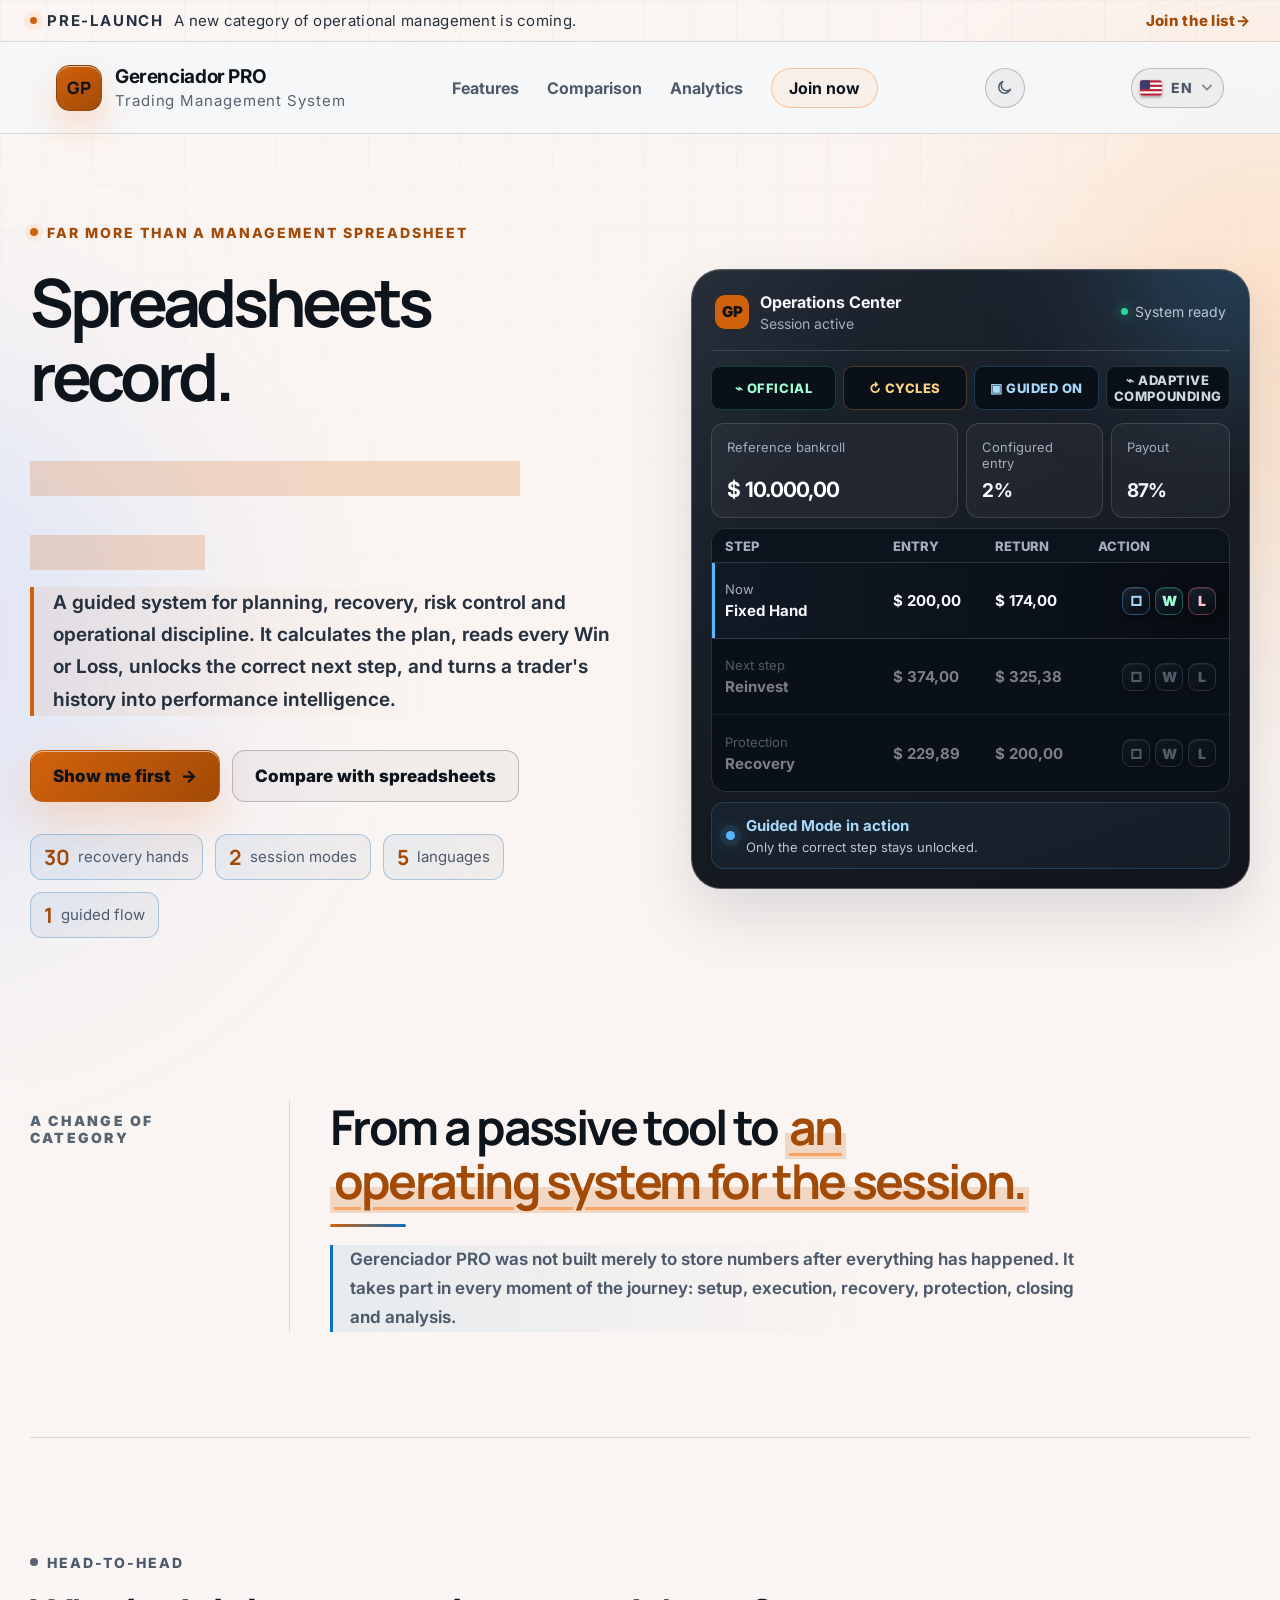
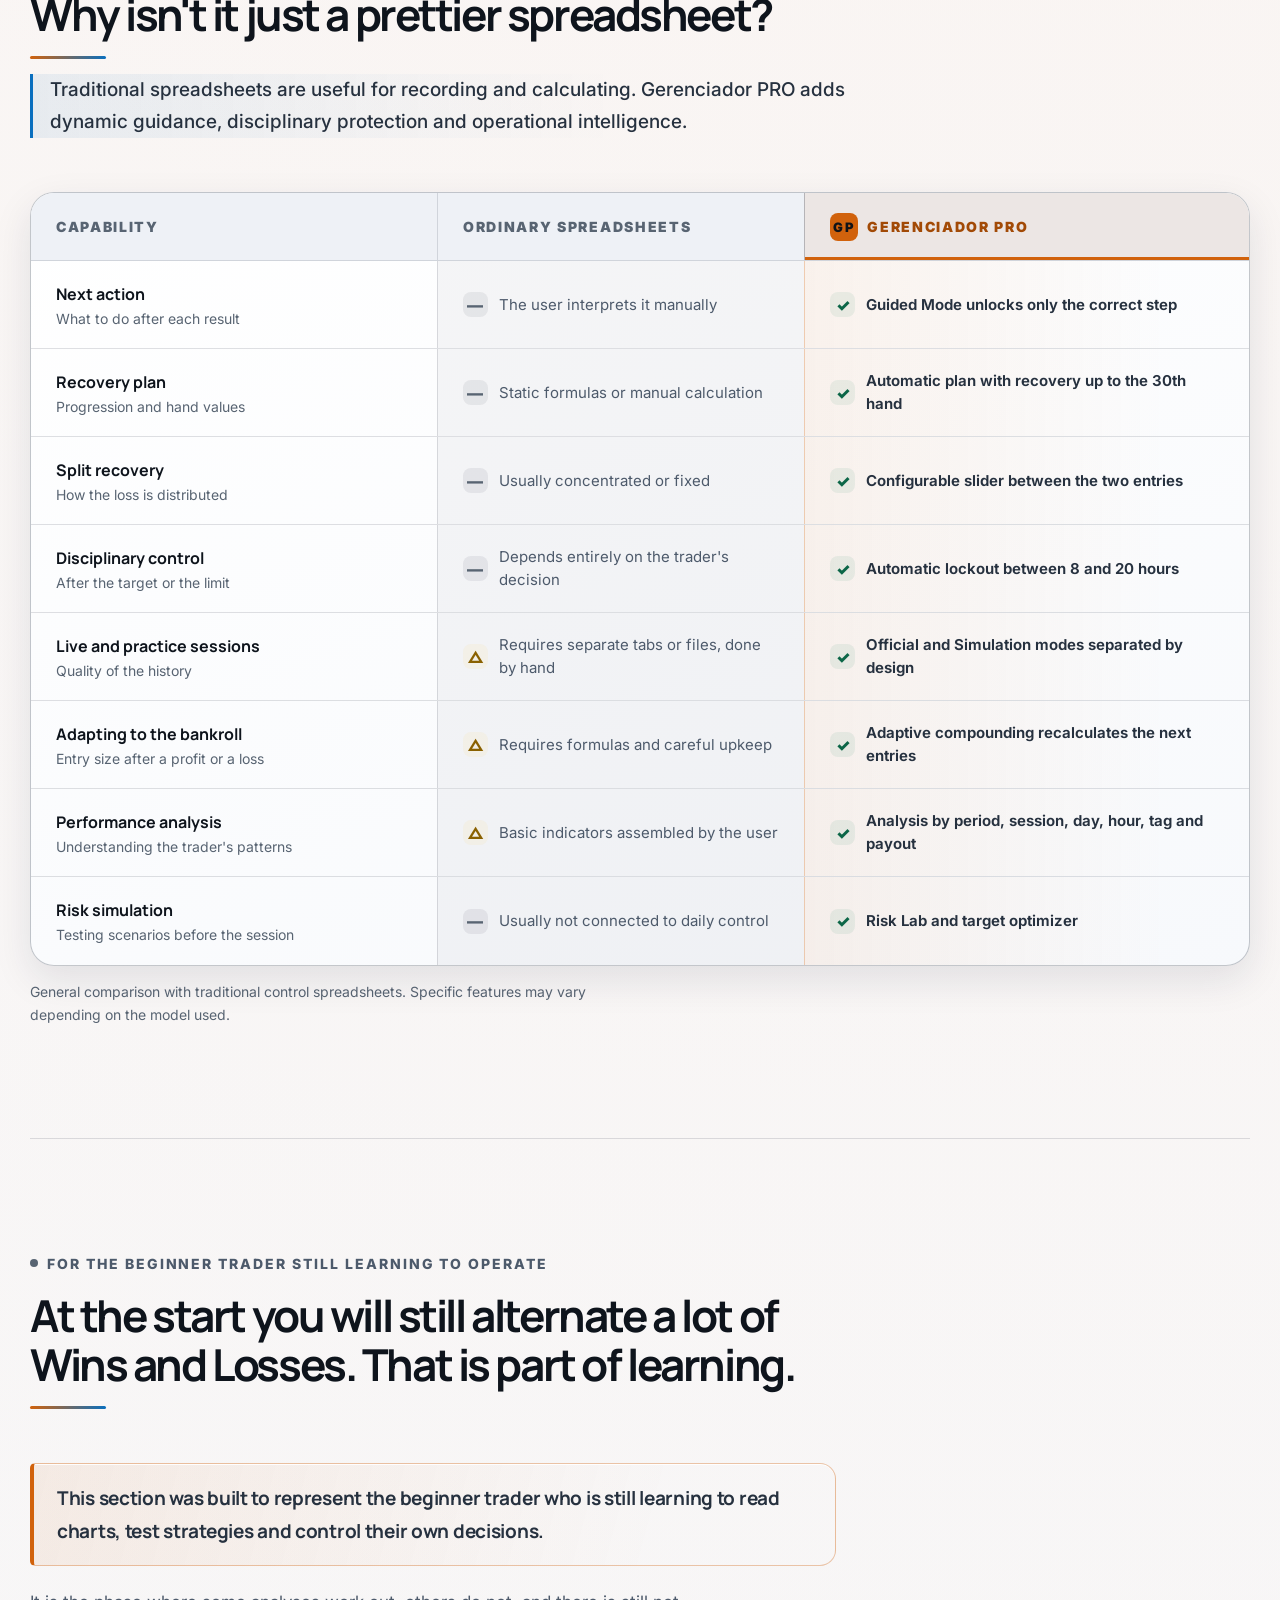
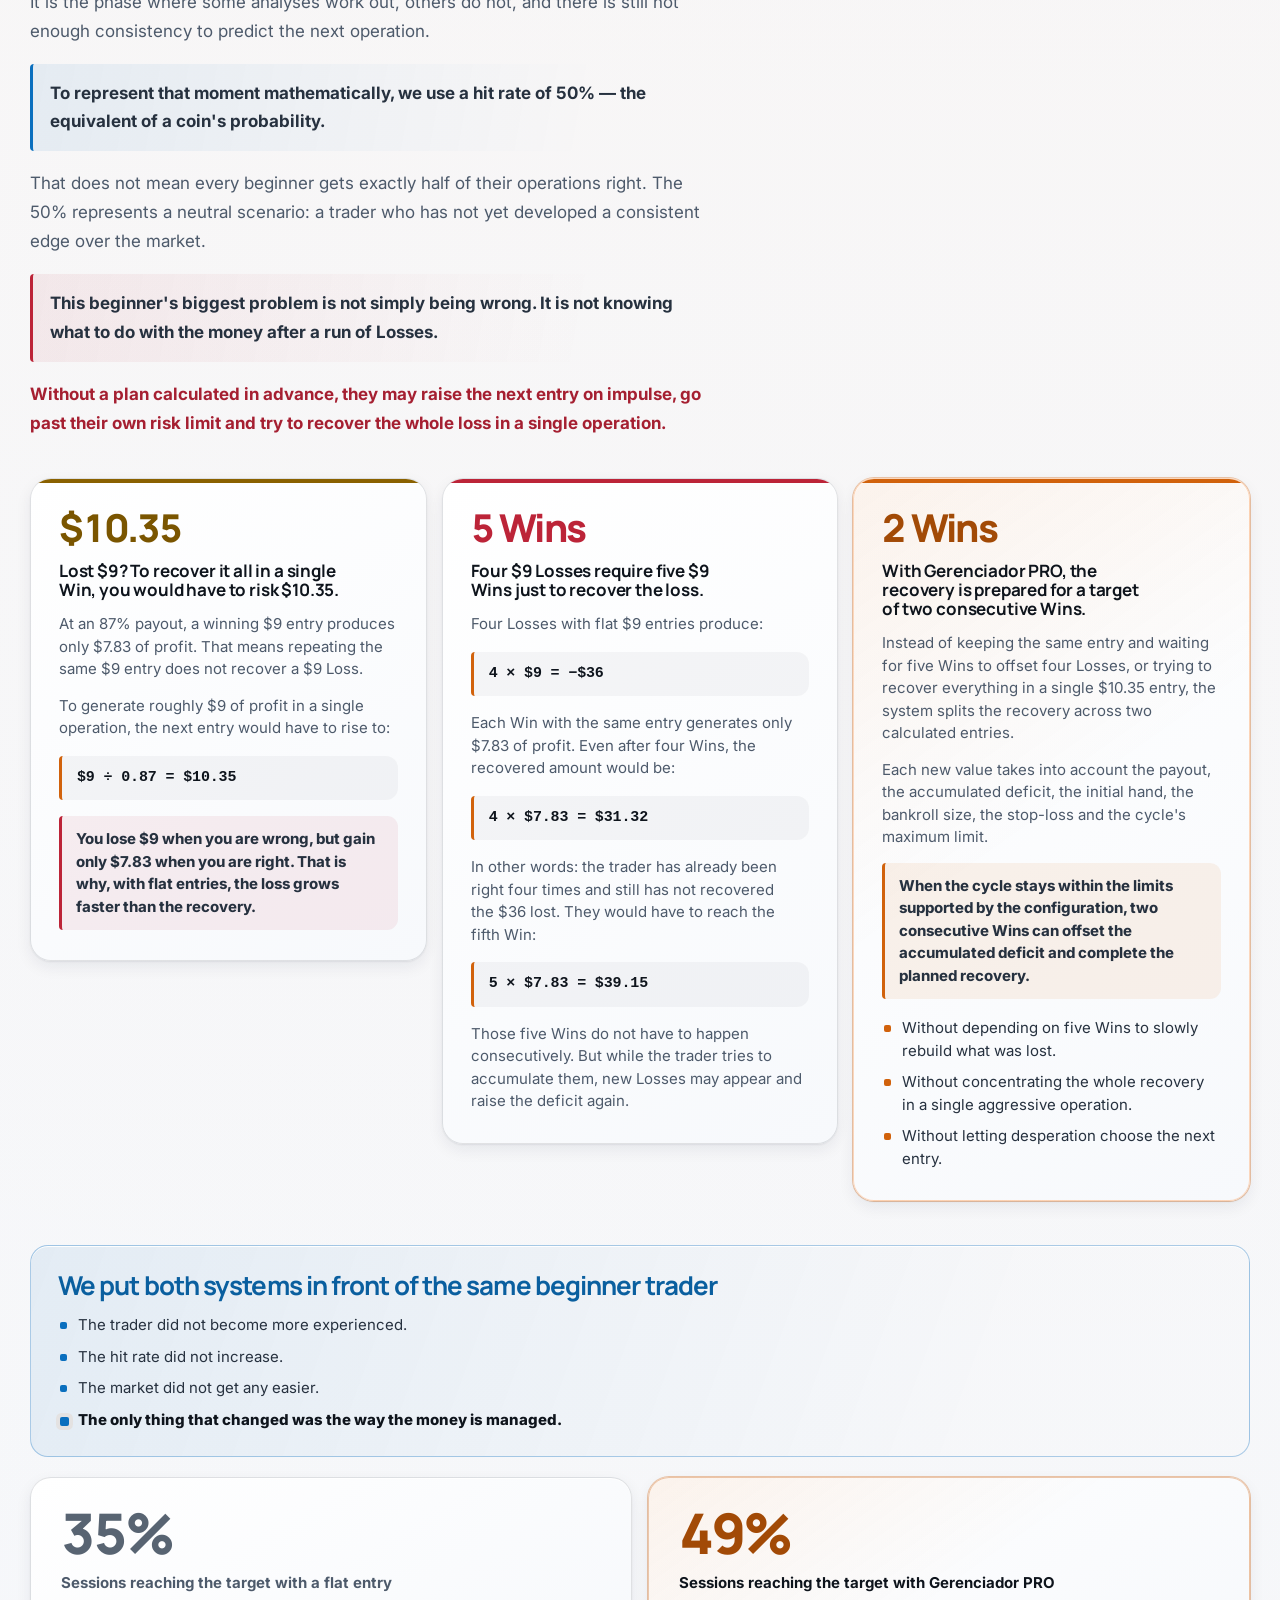
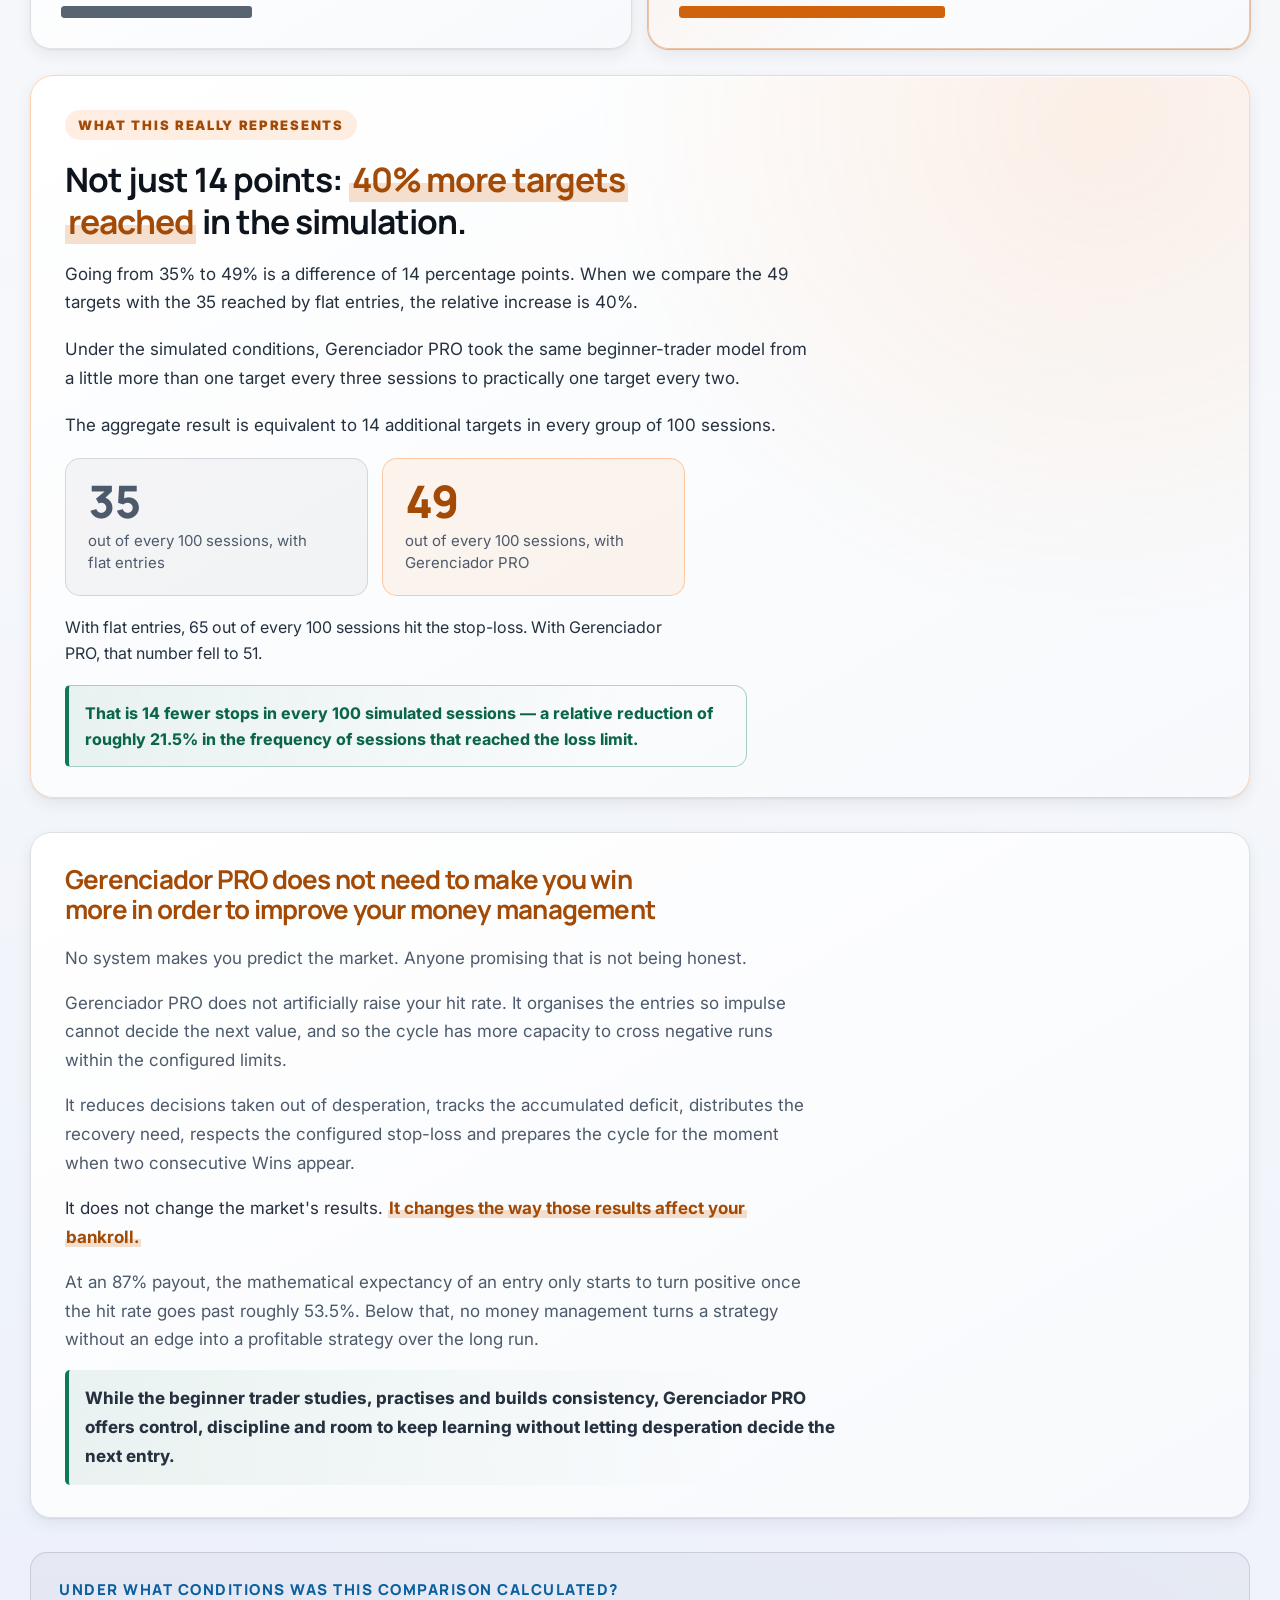
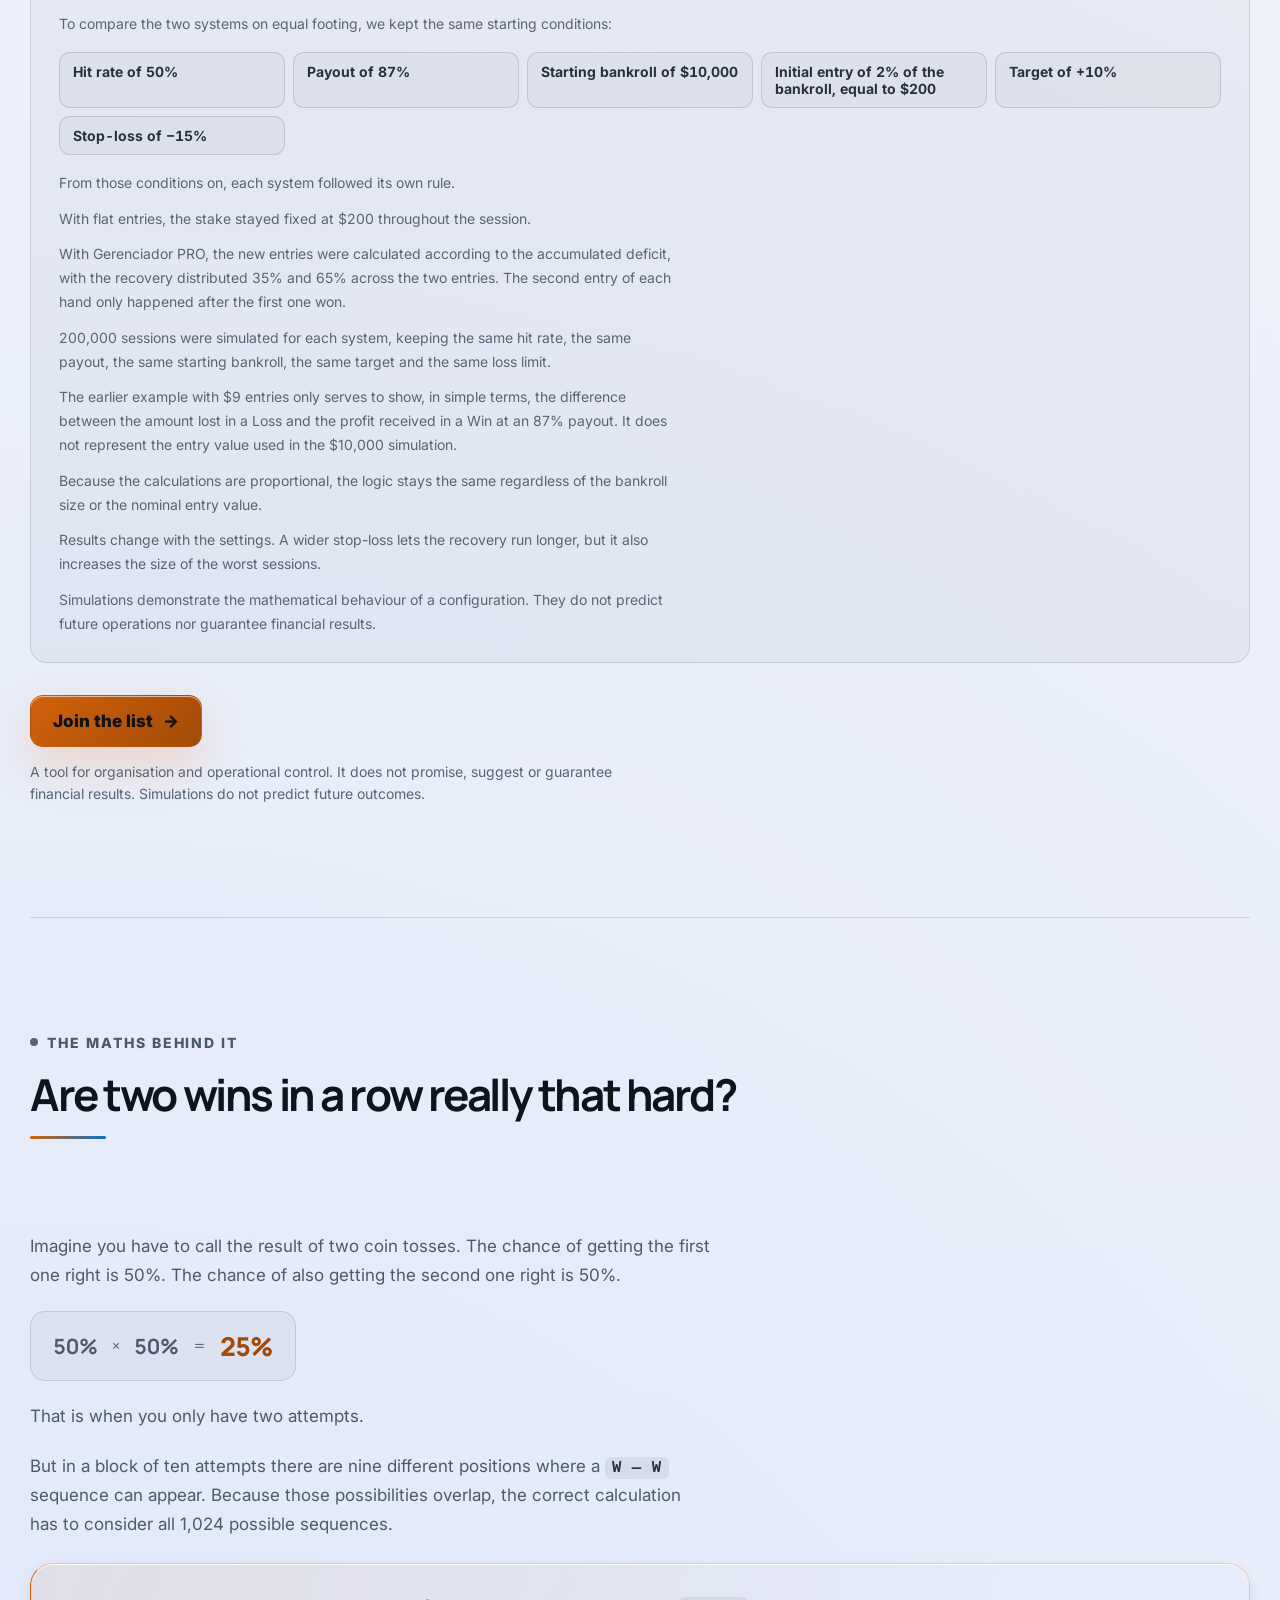
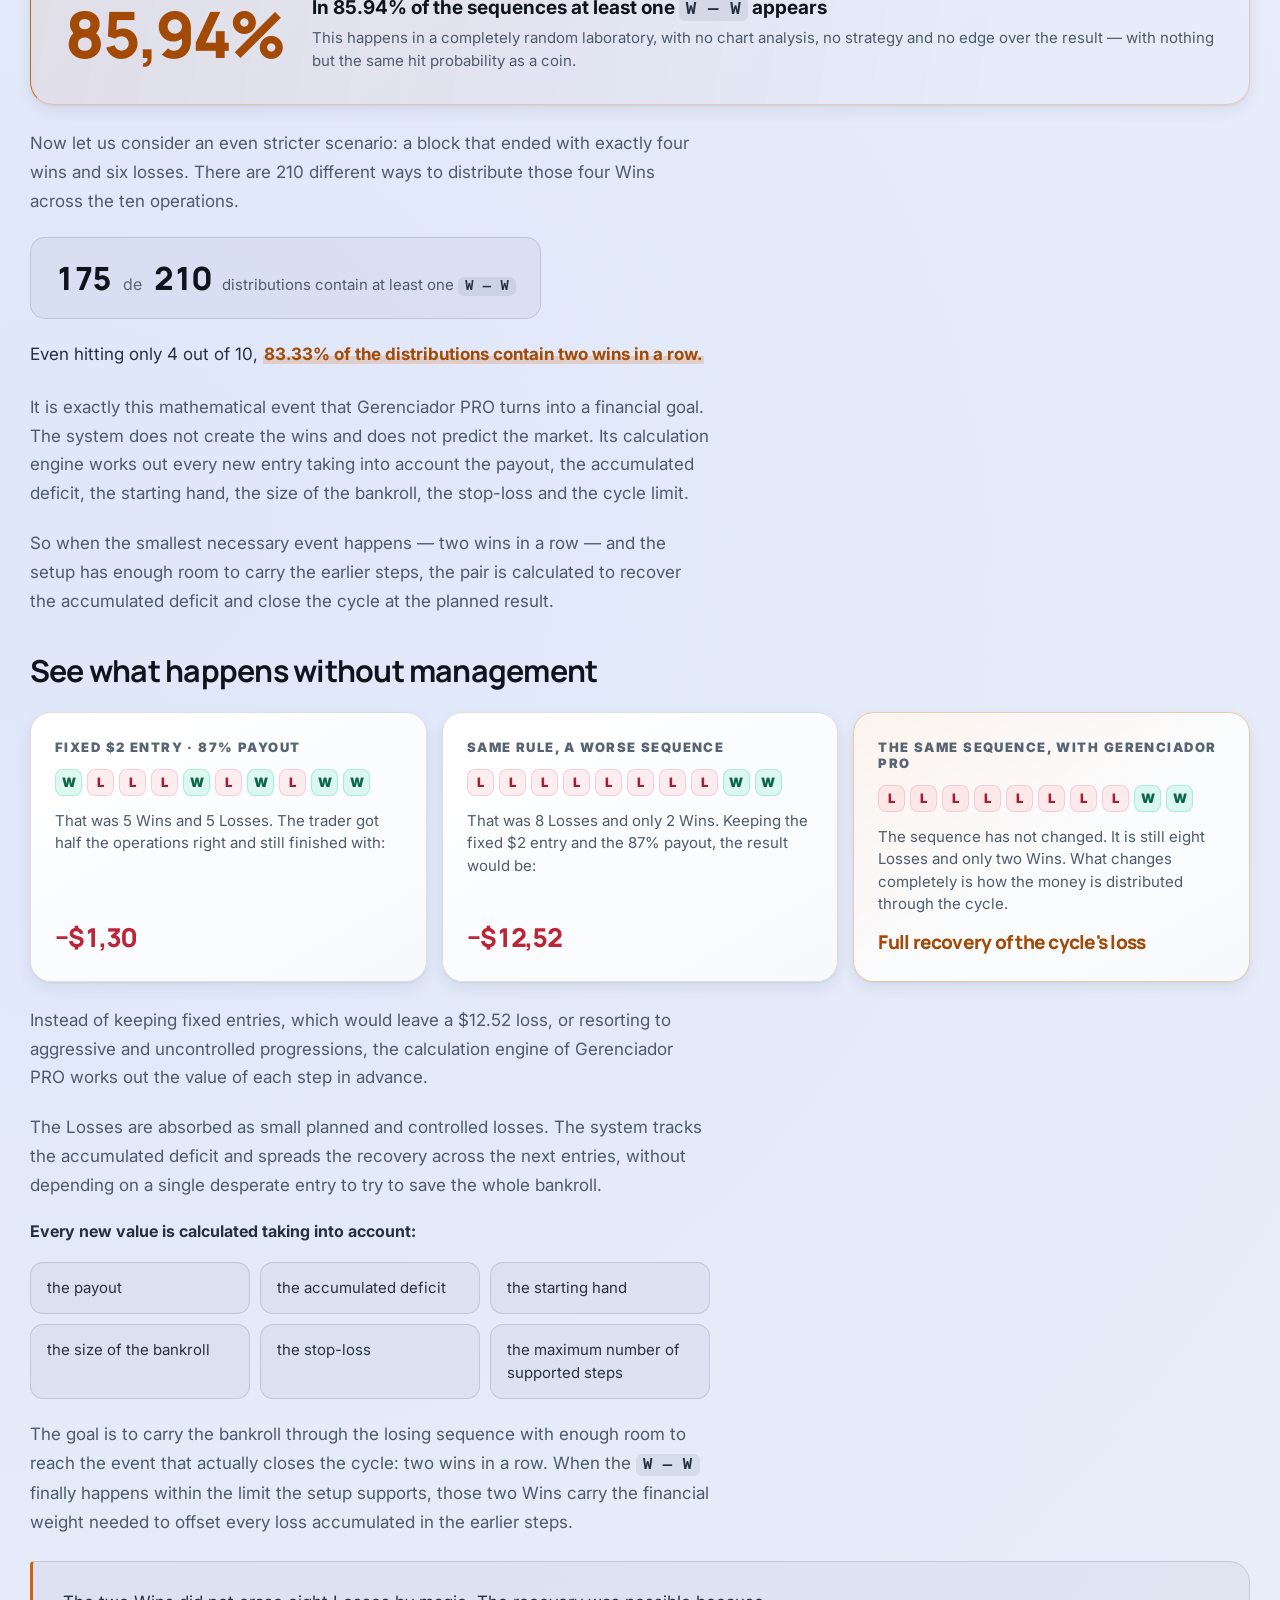
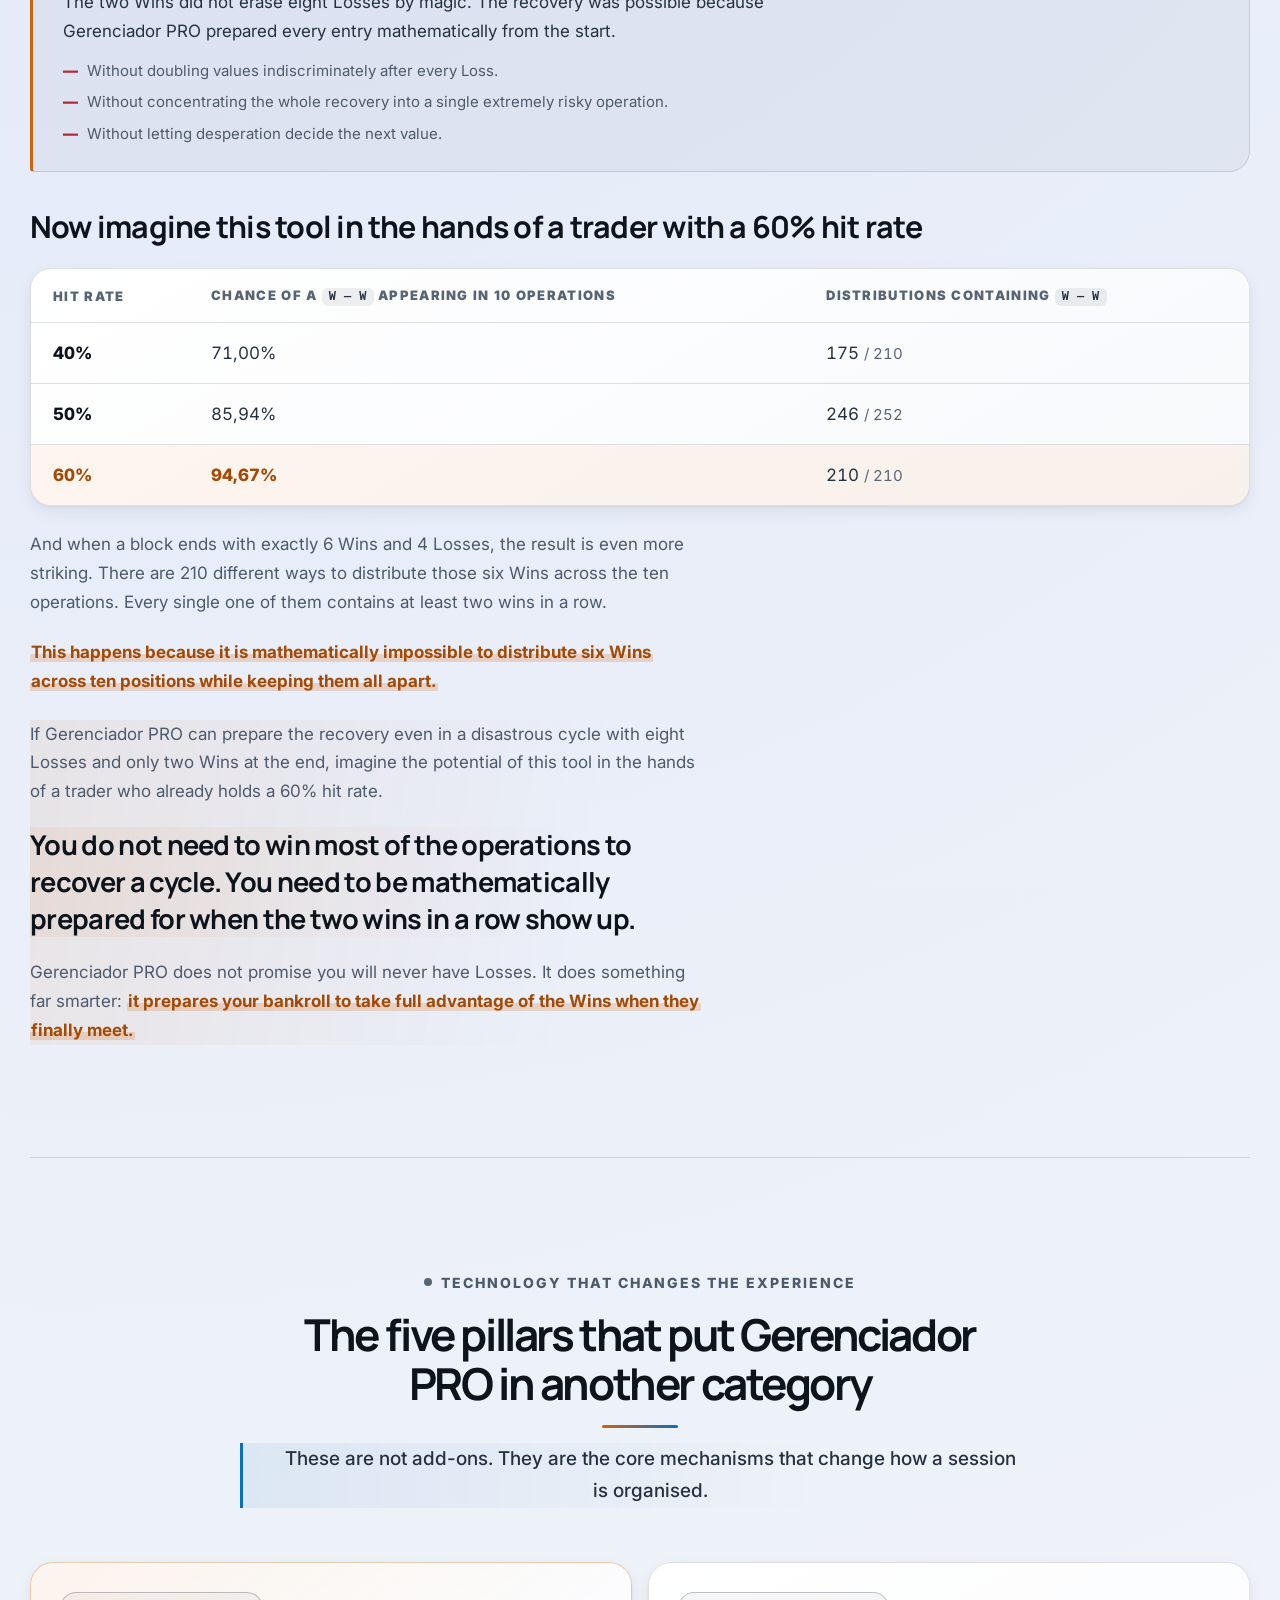
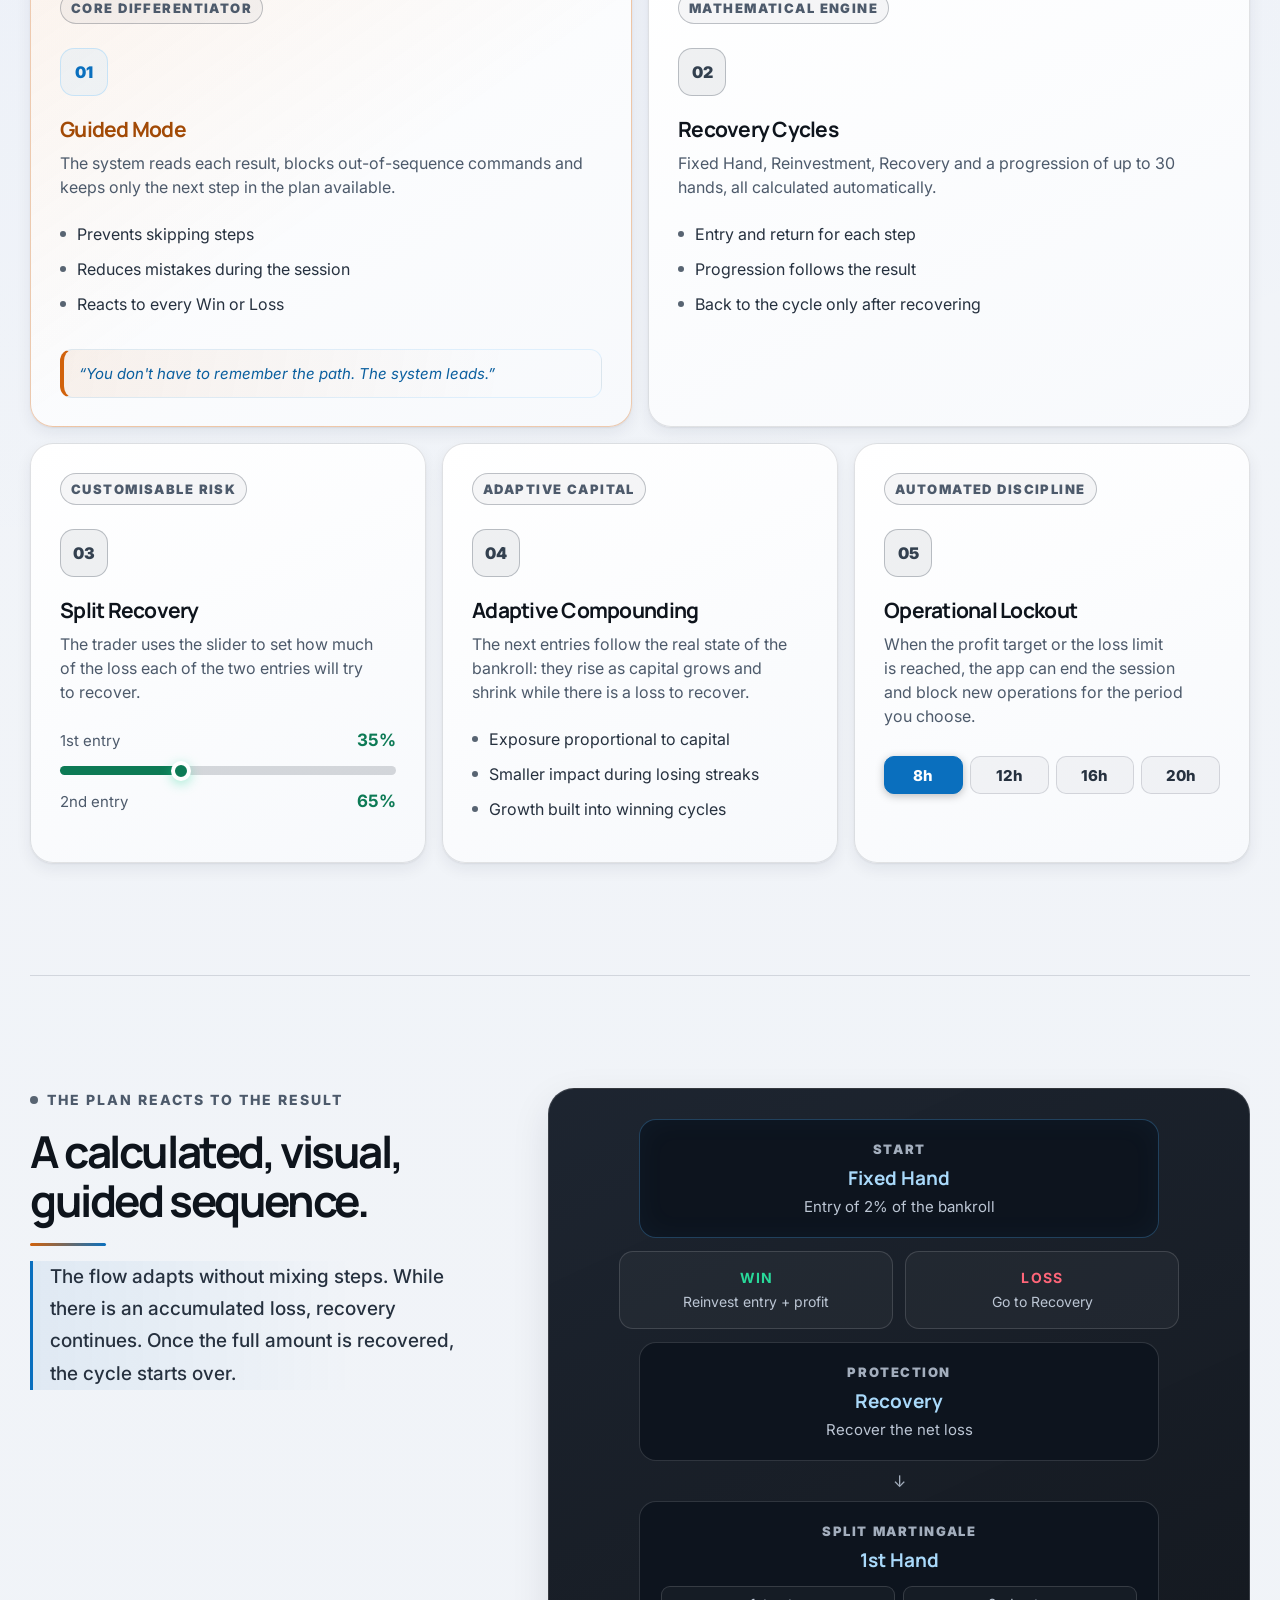
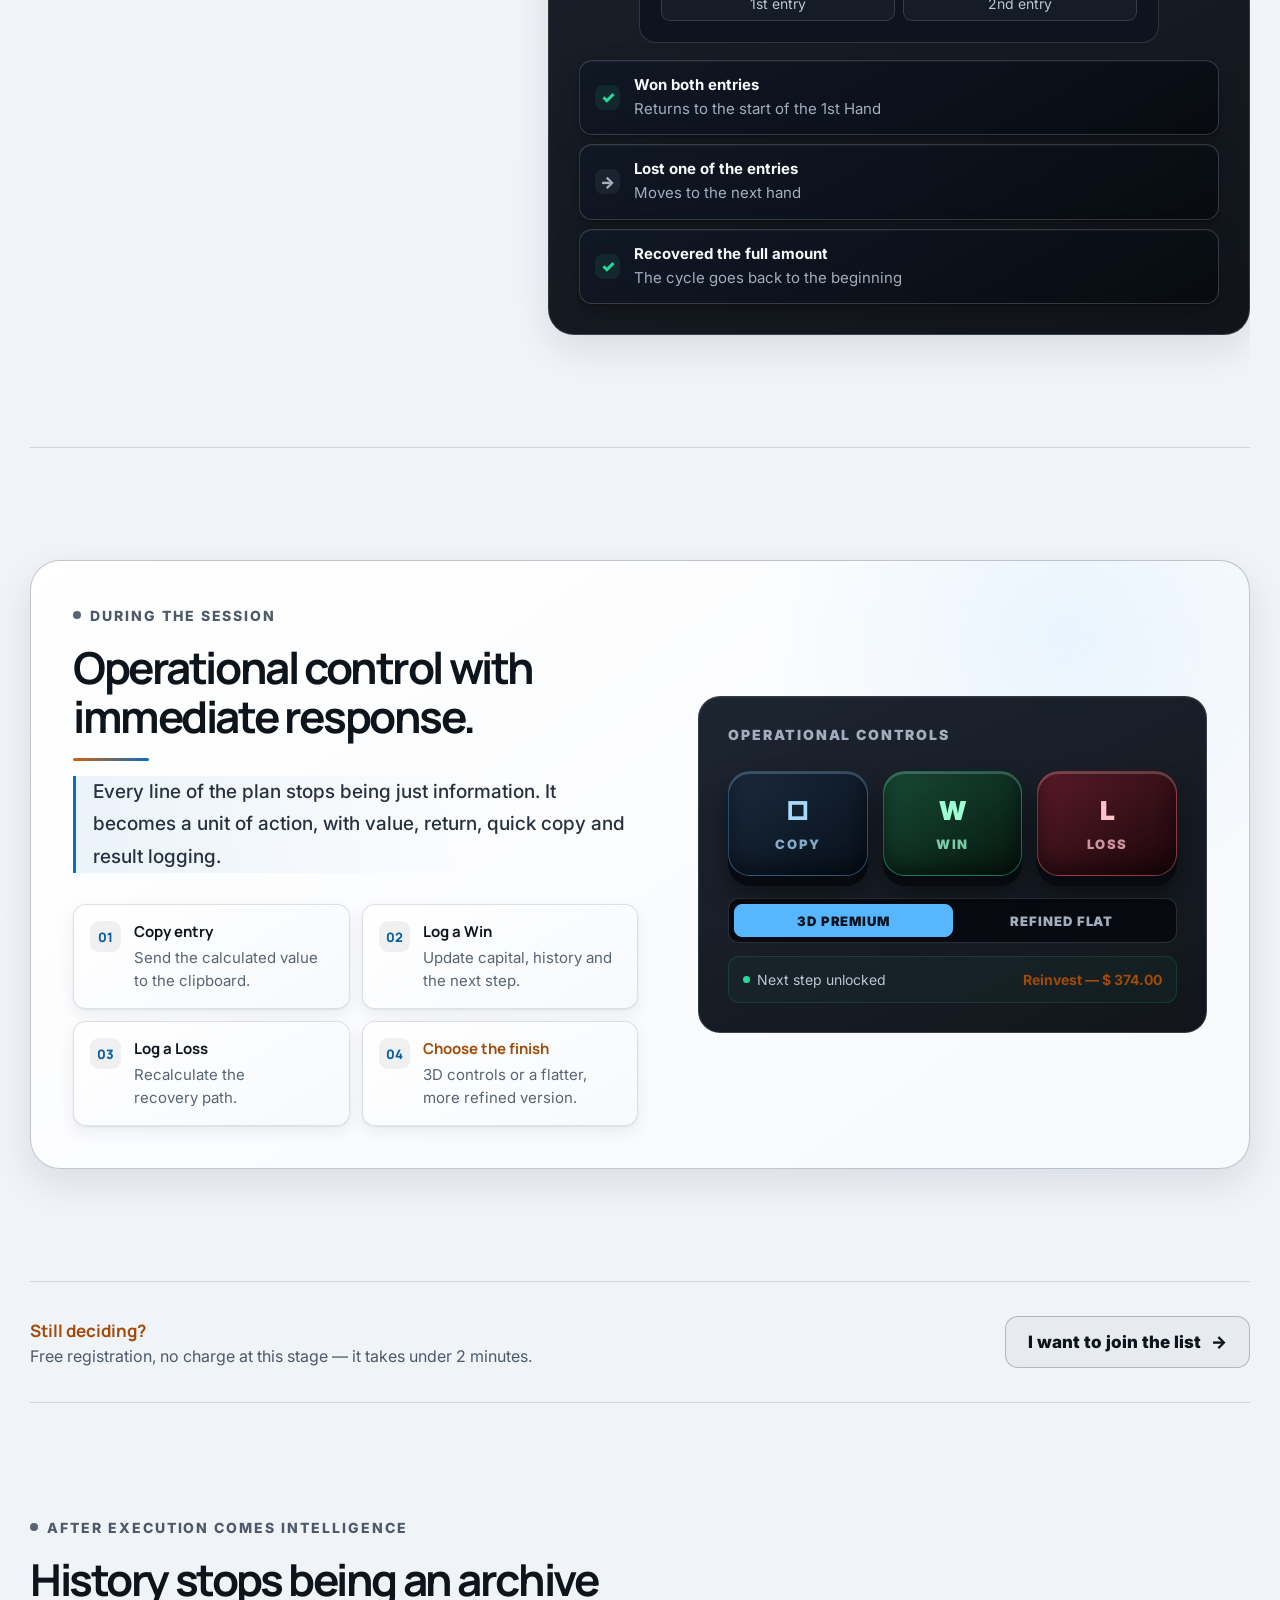
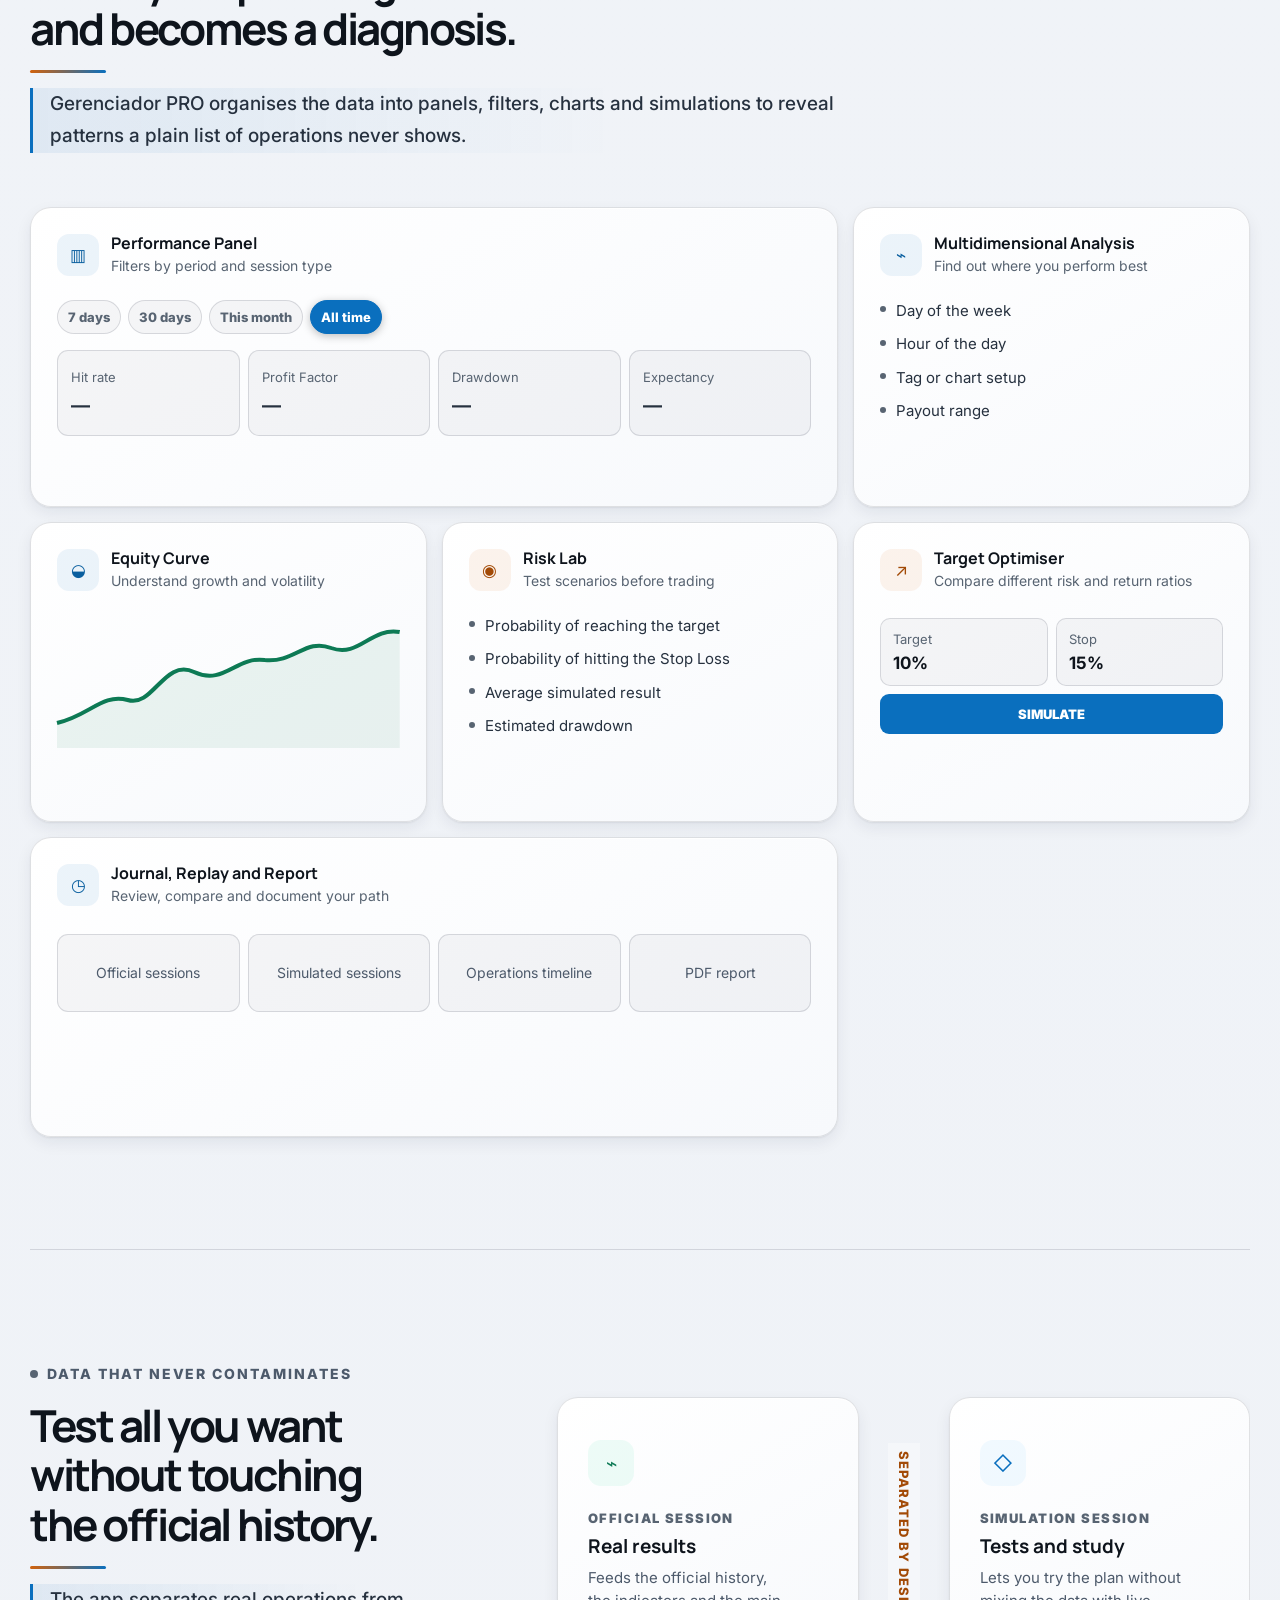
==== commit 0518834f: "feat: extend visual hook hierarchy site-wide" ====
--- a/index.html
+++ b/index.html
@@ -22,7 +22,7 @@
   <link rel="preconnect" href="https://fonts.googleapis.com">
   <link rel="preconnect" href="https://fonts.gstatic.com" crossorigin="">
   <link href="https://fonts.googleapis.com/css2?family=Inter:wght@400;500;600;700;800&amp;family=Manrope:wght@600;700;800&amp;display=swap" rel="stylesheet">
-  <link rel="stylesheet" href="styles.css?v=20260819-2">
+  <link rel="stylesheet" href="styles.css?v=20260819-3">
   <link rel="stylesheet" href="styles-cadastro-etapas.css?v=20260804-2">
   <script defer="" src="config.js?v=20260803-2"></script>
   <script defer="" src="script.js?v=20260819-1"></script>
--- a/styles.css
+++ b/styles.css
@@ -3575,3 +3575,366 @@
   .sim-lead-destaque { padding: 16px 16px 16px 18px; }
   .sim-compara-destaque { padding: 21px 18px; }
 }
+
+/* ========================================================================
+   HIERARQUIA GLOBAL DE GANCHOS
+   Azul contextualiza e compara; laranja identifica o método/produto;
+   verde confirma benefícios mensuráveis; vermelho fica restrito a risco.
+   O sistema usa a estrutura e as chaves i18n existentes, por isso funciona
+   nos oito idiomas sem inserir marcação dentro das traduções.
+   ======================================================================== */
+main {
+  --hook-blue-soft: rgba(86,183,255,.09);
+  --hook-blue-line: rgba(86,183,255,.38);
+  --hook-orange-soft: rgba(255,122,26,.1);
+  --hook-orange-line: rgba(255,122,26,.42);
+  --hook-green-soft: rgba(41,217,154,.09);
+  --hook-green-line: rgba(41,217,154,.38);
+  --hook-red-soft: rgba(255,102,121,.09);
+  --hook-red-line: rgba(255,102,121,.38);
+  --hook-marker-blue: rgba(86,183,255,.24);
+  --hook-marker-orange: rgba(255,122,26,.28);
+  --hook-marker-green: rgba(41,217,154,.24);
+}
+[data-tema="claro"] main {
+  --hook-blue-soft: rgba(10,111,190,.075);
+  --hook-blue-line: rgba(10,111,190,.3);
+  --hook-orange-soft: rgba(209,98,12,.075);
+  --hook-orange-line: rgba(209,98,12,.32);
+  --hook-green-soft: rgba(13,122,85,.075);
+  --hook-green-line: rgba(13,122,85,.3);
+  --hook-red-soft: rgba(188,36,56,.065);
+  --hook-red-line: rgba(188,36,56,.28);
+  --hook-marker-blue: rgba(10,111,190,.18);
+  --hook-marker-orange: rgba(209,98,12,.2);
+  --hook-marker-green: rgba(13,122,85,.18);
+}
+
+/* Uma assinatura curta guia o olho até os títulos, sem transformar todo
+   subtítulo em uma faixa promocional. */
+.statement-copy h2,
+.section-heading h2,
+.flow-intro h2,
+.operations-copy h2,
+.separation-copy h2,
+.global-panel h2,
+.boundaries-copy h2,
+.form-intro h2 {
+  font-family: var(--fonte-idioma, Manrope), Manrope, Inter, sans-serif;
+  text-wrap: balance;
+}
+.statement-copy h2::after,
+.section-heading h2::after,
+.flow-intro h2::after,
+.operations-copy h2::after,
+.separation-copy h2::after,
+.boundaries-copy h2::after,
+.form-intro h2::after {
+  content: "";
+  display: block;
+  width: clamp(42px, 7vw, 76px);
+  height: 3px;
+  margin-top: 17px;
+  border-radius: 99px;
+  background: linear-gradient(90deg, var(--orange), var(--blue));
+}
+.section-heading:not(.left) h2::after {
+  margin-inline: auto;
+}
+
+/* Leads editoriais: são as respostas rápidas para quem apenas escaneia a
+   página. Mantemos o texto integral e destacamos a frase como unidade. */
+.hero-description,
+[data-i18n="statement.03"],
+[data-i18n="comparativo.03"],
+[data-i18n="diferenciais.03"],
+[data-i18n="fluxo.03"],
+[data-i18n="operations.03"],
+[data-i18n="inteligencia.03"],
+[data-i18n="separation.03"],
+[data-i18n="global.03"],
+[data-i18n="compat.03"],
+[data-i18n="participacao.03"],
+[data-i18n="cadastro.03"] {
+  color: var(--text-2);
+  font-weight: 650;
+}
+.statement-copy [data-i18n="statement.03"],
+.comparison-section [data-i18n="comparativo.03"],
+.exclusive-section [data-i18n="diferenciais.03"],
+.flow-section [data-i18n="fluxo.03"],
+.operations-section [data-i18n="operations.03"],
+.intelligence-section [data-i18n="inteligencia.03"],
+.separation-section [data-i18n="separation.03"],
+.compat-section [data-i18n="compat.03"],
+.participation-section [data-i18n="participacao.03"],
+.form-section [data-i18n="cadastro.03"] {
+  padding-left: 17px;
+  border-left: 3px solid var(--blue);
+  background: linear-gradient(90deg, var(--hook-blue-soft), transparent 72%);
+}
+
+/* Hero: o produto e os quatro números de prova são os primeiros pontos de
+   parada; as ações continuam com a hierarquia original. */
+.hero h1 span {
+  padding-inline: .06em;
+  background: linear-gradient(transparent 62%, var(--hook-marker-orange) 62%);
+  -webkit-box-decoration-break: clone;
+  box-decoration-break: clone;
+}
+.hero-description {
+  position: relative;
+  padding-left: 19px;
+  border-left: 4px solid var(--orange);
+  background: linear-gradient(90deg, var(--hook-orange-soft), transparent 68%);
+}
+.hero-proof span {
+  border-color: var(--hook-blue-line);
+  background: linear-gradient(145deg, var(--hook-blue-soft), var(--surface));
+}
+.hero-proof b {
+  color: var(--orange-2);
+  font-family: Manrope, Inter, sans-serif;
+  font-size: var(--fs-lg);
+}
+.guided-message strong { color: var(--blue-text); }
+
+/* Mudança de categoria e comparação: o lado PRO deve vencer no escaneio,
+   enquanto a coluna de planilha continua legível, porém secundária. */
+.statement-copy h2 span {
+  padding-inline: .08em;
+  color: var(--orange-2);
+  background: linear-gradient(transparent 60%, var(--hook-marker-orange) 60%);
+  -webkit-box-decoration-break: clone;
+  box-decoration-break: clone;
+}
+.comparison-header .pro-head {
+  color: var(--orange-2);
+  background: var(--hook-orange-soft);
+  box-shadow: inset 0 -3px 0 var(--orange);
+}
+.comparison-row .sheet-cell {
+  color: var(--muted);
+  background: var(--surface);
+}
+.comparison-row .pro-cell {
+  border-left-color: var(--hook-orange-line);
+  background: linear-gradient(90deg, var(--hook-orange-soft), transparent 82%);
+  color: var(--text-2);
+  font-weight: 650;
+}
+.comparison-row .pro-cell .check {
+  color: var(--green-text);
+  border-color: var(--hook-green-line);
+  background: var(--hook-green-soft);
+}
+.comparison-row > div:first-child strong {
+  font-family: var(--fonte-idioma, Manrope), Manrope, Inter, sans-serif;
+  color: var(--text);
+}
+
+/* A seção matemática #prova não recebe qualquer alteração de HTML. As
+   classes já existentes fornecem todos os pontos de ancoragem necessários. */
+#prova .prova-destaque,
+#prova .prova-frase,
+#prova .prova-fecho {
+  border-left-color: var(--orange);
+  background: linear-gradient(100deg, var(--hook-orange-soft), transparent 80%);
+}
+#prova .prova-remate strong,
+#prova .prova-frase strong,
+#prova .prova-fecho strong {
+  padding-inline: .08em;
+  color: var(--orange-2);
+  background: linear-gradient(transparent 58%, var(--hook-marker-orange) 58%);
+  -webkit-box-decoration-break: clone;
+  box-decoration-break: clone;
+}
+#prova .prova-motor h3,
+#prova .seq-card.destaque h3 { color: var(--orange-2); }
+#prova .seq-card.destaque {
+  border-color: var(--hook-orange-line);
+  background:
+    linear-gradient(145deg, var(--hook-orange-soft), transparent 54%),
+    linear-gradient(150deg, var(--card-1), var(--card-2));
+}
+#prova code {
+  font-weight: 800;
+  letter-spacing: .035em;
+}
+
+/* Produto e funcionamento: títulos ganham Manrope; o card de maior valor e
+   a conclusão operacional ganham laranja, sem competir com Win/Loss. */
+.exclusive-card h3,
+.flow-node strong,
+.operations-points strong,
+.intel-head strong,
+.session-cards strong,
+.participation-grid h3,
+.form-assurances strong {
+  font-family: var(--fonte-idioma, Manrope), Manrope, Inter, sans-serif;
+  text-wrap: balance;
+}
+.exclusive-card.hero-feature {
+  border-color: var(--hook-orange-line);
+  background:
+    linear-gradient(145deg, var(--hook-orange-soft), transparent 52%),
+    linear-gradient(150deg, var(--card-1), var(--card-2));
+}
+.exclusive-card.hero-feature h3,
+.feature-quote strong { color: var(--orange-2); }
+.feature-quote {
+  border-left: 4px solid var(--orange);
+  background: linear-gradient(100deg, var(--hook-orange-soft), transparent 82%);
+}
+.flow-node strong { color: var(--blue-text); }
+.flow-branch.win-branch {
+  border-color: var(--hook-green-line);
+  background: linear-gradient(105deg, var(--hook-green-soft), transparent 82%);
+}
+.flow-branch.loss-branch {
+  border-color: var(--hook-red-line);
+  background: linear-gradient(105deg, var(--hook-red-soft), transparent 82%);
+}
+.flow-rules strong,
+.operations-points strong { color: var(--text); }
+.operations-points article:last-child strong,
+.showcase-status b { color: var(--orange-2); }
+.operations-points article span {
+  color: var(--blue-text);
+  font-family: Manrope, Inter, sans-serif;
+  font-weight: 800;
+}
+
+/* Inteligência, separação e escala: cada bloco mostra primeiro o conceito,
+   depois o detalhe. */
+.intel-head strong { color: var(--text); }
+.intel-icon {
+  color: var(--blue-text);
+  border-color: var(--hook-blue-line);
+  background: var(--hook-blue-soft);
+}
+.intel-card:nth-child(4) .intel-icon,
+.intel-card:nth-child(5) .intel-icon { color: var(--orange-2); background: var(--hook-orange-soft); }
+.official-session {
+  border-color: var(--hook-green-line);
+  background: linear-gradient(145deg, var(--hook-green-soft), transparent 70%);
+}
+.simulation-session {
+  border-color: var(--hook-blue-line);
+  background: linear-gradient(145deg, var(--hook-blue-soft), transparent 70%);
+}
+.session-divider span {
+  color: var(--orange-2);
+  font-weight: 800;
+  letter-spacing: .08em;
+}
+.global-panel h2 {
+  position: relative;
+  color: #fff;
+}
+.global-panel h2::after {
+  content: "";
+  display: block;
+  width: 68px;
+  height: 3px;
+  margin-top: 17px;
+  border-radius: 99px;
+  background: linear-gradient(90deg, var(--orange-3), #fff);
+}
+.global-stats article b {
+  color: #fff;
+  font-family: Manrope, Inter, sans-serif;
+  text-shadow: 0 2px 18px rgba(0,0,0,.18);
+}
+.global-stats article:nth-child(odd) b { color: var(--orange-3); }
+
+/* Limites e compatibilidade: verde confirma proteção; vermelho comunica
+   proibições e riscos, sem transformar o aviso legal em chamada comercial. */
+.boundaries-grid .does {
+  border-color: var(--hook-green-line);
+  background: linear-gradient(145deg, var(--hook-green-soft), transparent 72%);
+}
+.boundaries-grid .does-not {
+  border-color: var(--hook-red-line);
+  background: linear-gradient(145deg, var(--hook-red-soft), transparent 72%);
+}
+.boundaries-grid .does > strong { color: var(--green-text); }
+.boundaries-grid .does-not > strong { color: var(--red-text); }
+.boundaries-grid .does li::marker { color: var(--green); }
+.boundaries-grid .does-not li::marker { color: var(--red); }
+.compat-section [data-i18n="compat.02"] {
+  color: var(--text);
+}
+.compat-grid article {
+  border-color: var(--hook-green-line);
+  background: linear-gradient(145deg, var(--hook-green-soft), transparent 72%);
+}
+.compat-grid article > span,
+.compat-grid article > strong { color: var(--green-text); }
+
+/* Conversão: três caminhos recebem significado próprio, e o formulário
+   concentra os sinais de baixo risco sem alterar qualquer controle. */
+.participation-grid article:first-child {
+  border-color: var(--hook-blue-line);
+  background: linear-gradient(145deg, var(--hook-blue-soft), transparent 70%);
+}
+.participation-grid article.featured {
+  border-color: var(--hook-orange-line);
+  background:
+    linear-gradient(145deg, var(--hook-orange-soft), transparent 58%),
+    linear-gradient(150deg, var(--card-1), var(--card-2));
+}
+.participation-grid article:last-child {
+  border-color: var(--hook-green-line);
+  background: linear-gradient(145deg, var(--hook-green-soft), transparent 70%);
+}
+.participation-grid article:first-child h3 { color: var(--blue-text); }
+.participation-grid article.featured h3 { color: var(--orange-2); }
+.participation-grid article:last-child h3 { color: var(--green-text); }
+.form-assurances article {
+  border-color: var(--hook-green-line);
+  background: linear-gradient(100deg, var(--hook-green-soft), transparent 82%);
+}
+.form-assurances article > span,
+.form-assurances strong { color: var(--green-text); }
+.form-shell-header h3 {
+  color: var(--text);
+  font-family: var(--fonte-idioma, Manrope), Manrope, Inter, sans-serif;
+}
+.secure-badge {
+  border-color: var(--hook-green-line);
+  background: var(--hook-green-soft);
+  color: var(--green-text);
+  font-weight: 800;
+}
+.cta-strip-copy strong {
+  color: var(--orange-2);
+  font-family: var(--fonte-idioma, Manrope), Manrope, Inter, sans-serif;
+}
+
+@media (max-width: 640px) {
+  .statement-copy h2::after,
+  .section-heading h2::after,
+  .flow-intro h2::after,
+  .operations-copy h2::after,
+  .separation-copy h2::after,
+  .boundaries-copy h2::after,
+  .form-intro h2::after { margin-top: 13px; }
+
+  .statement-copy [data-i18n="statement.03"],
+  .comparison-section [data-i18n="comparativo.03"],
+  .exclusive-section [data-i18n="diferenciais.03"],
+  .flow-section [data-i18n="fluxo.03"],
+  .operations-section [data-i18n="operations.03"],
+  .intelligence-section [data-i18n="inteligencia.03"],
+  .separation-section [data-i18n="separation.03"],
+  .compat-section [data-i18n="compat.03"],
+  .participation-section [data-i18n="participacao.03"],
+  .form-section [data-i18n="cadastro.03"] {
+    padding-left: 14px;
+  }
+
+  .hero-description { padding-left: 15px; }
+  .comparison-row .pro-cell { background: var(--hook-orange-soft); }
+}
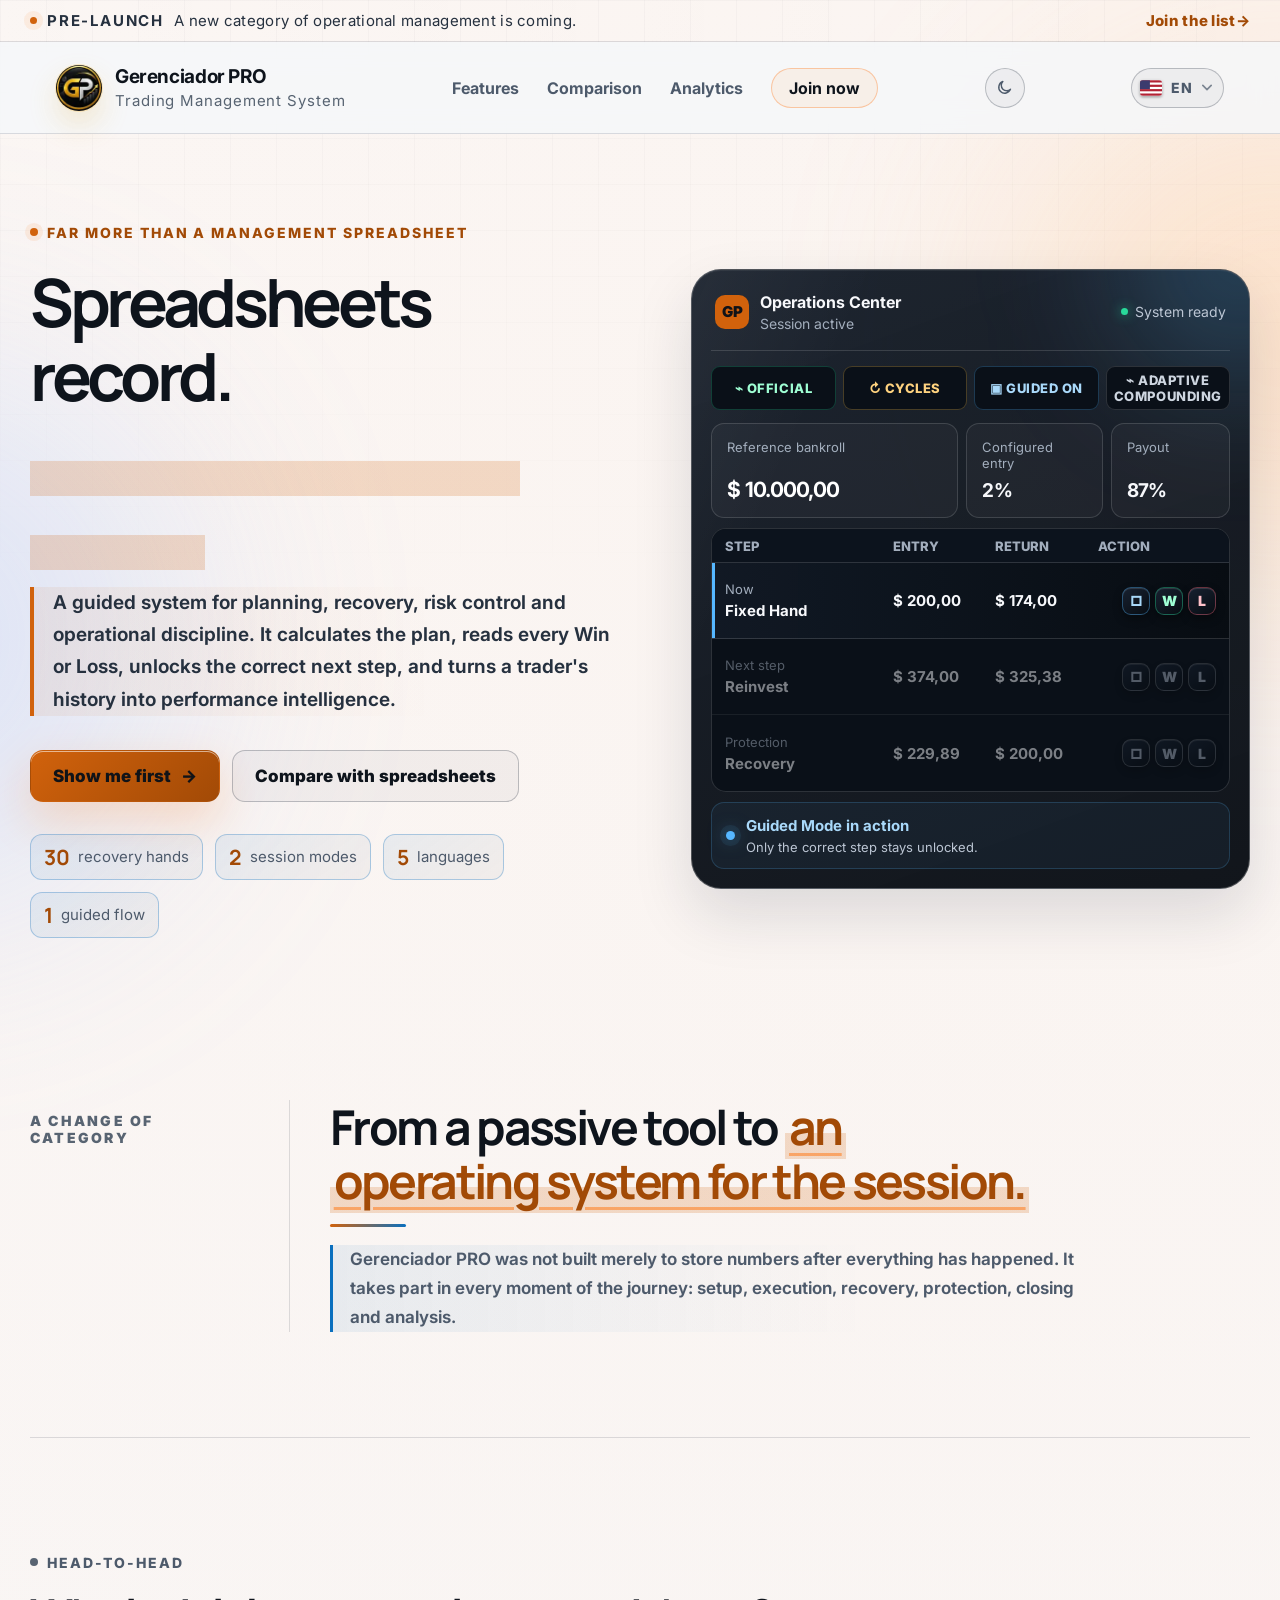
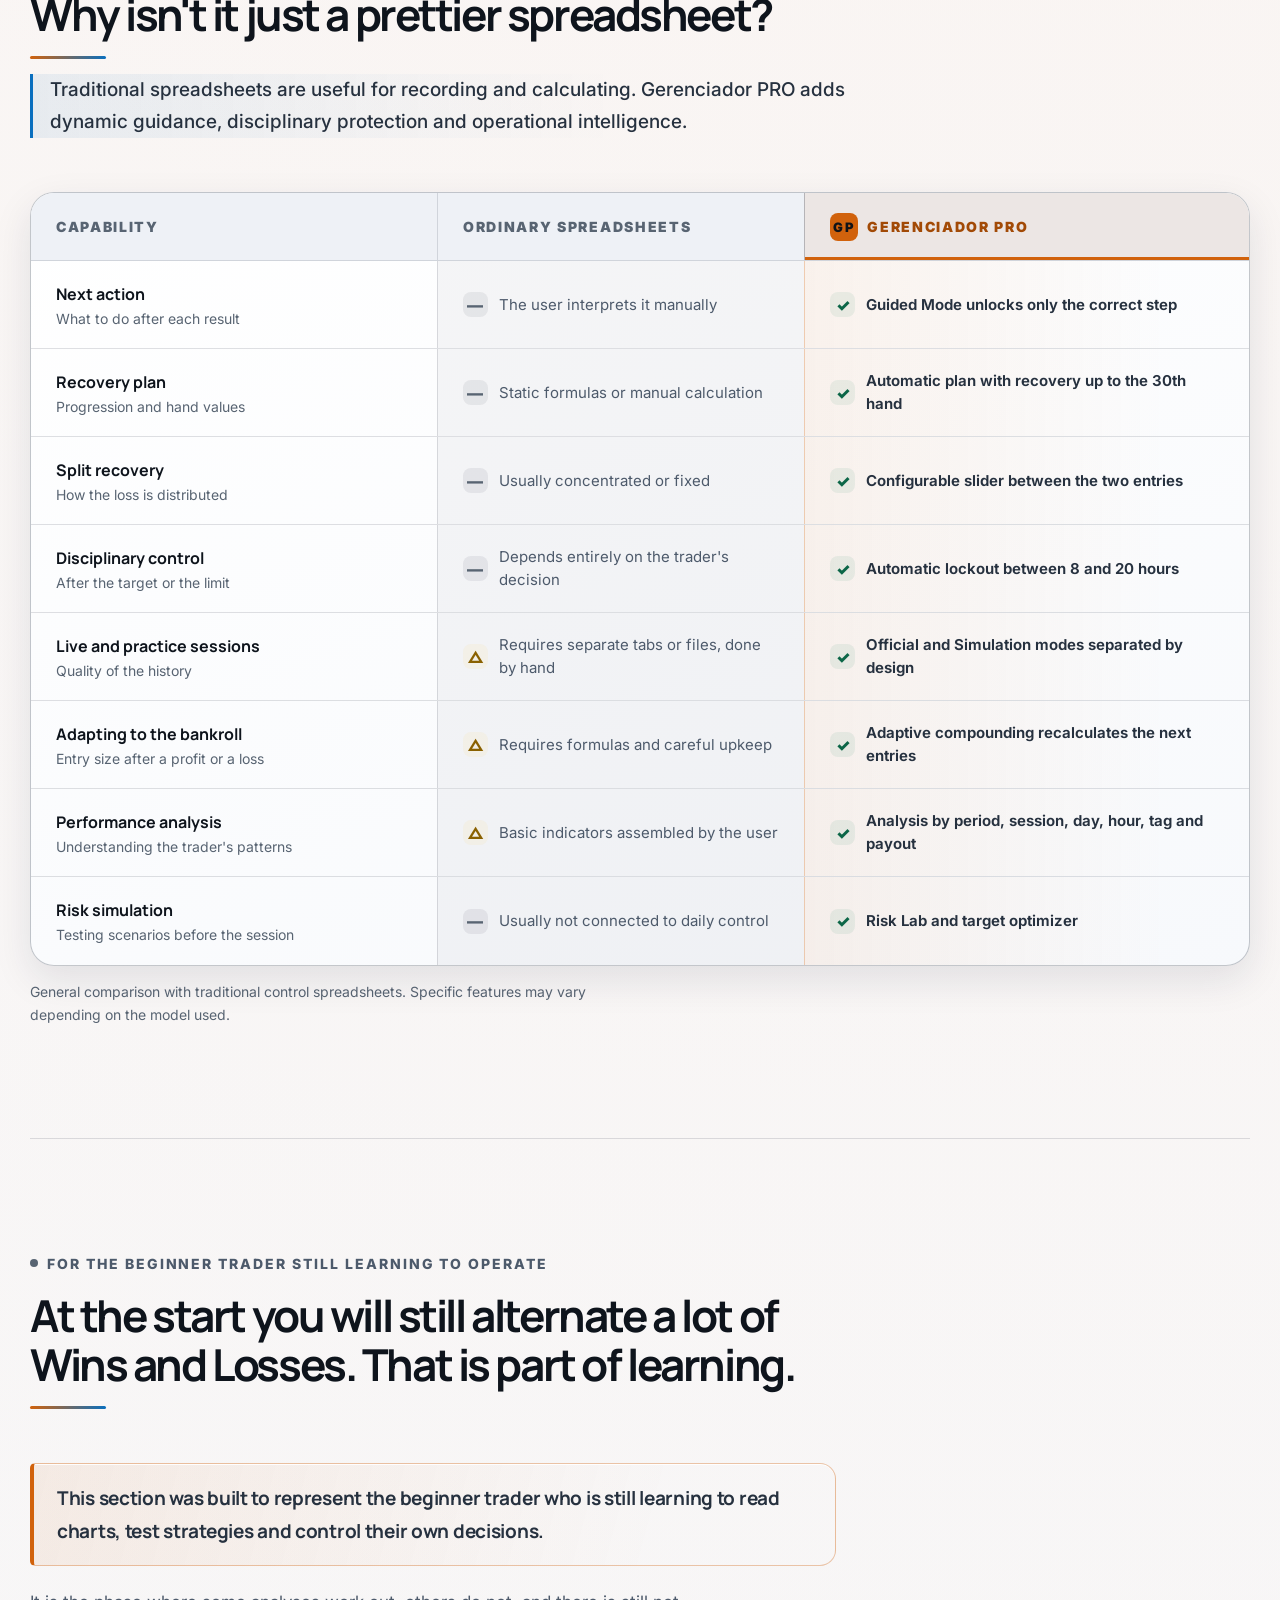
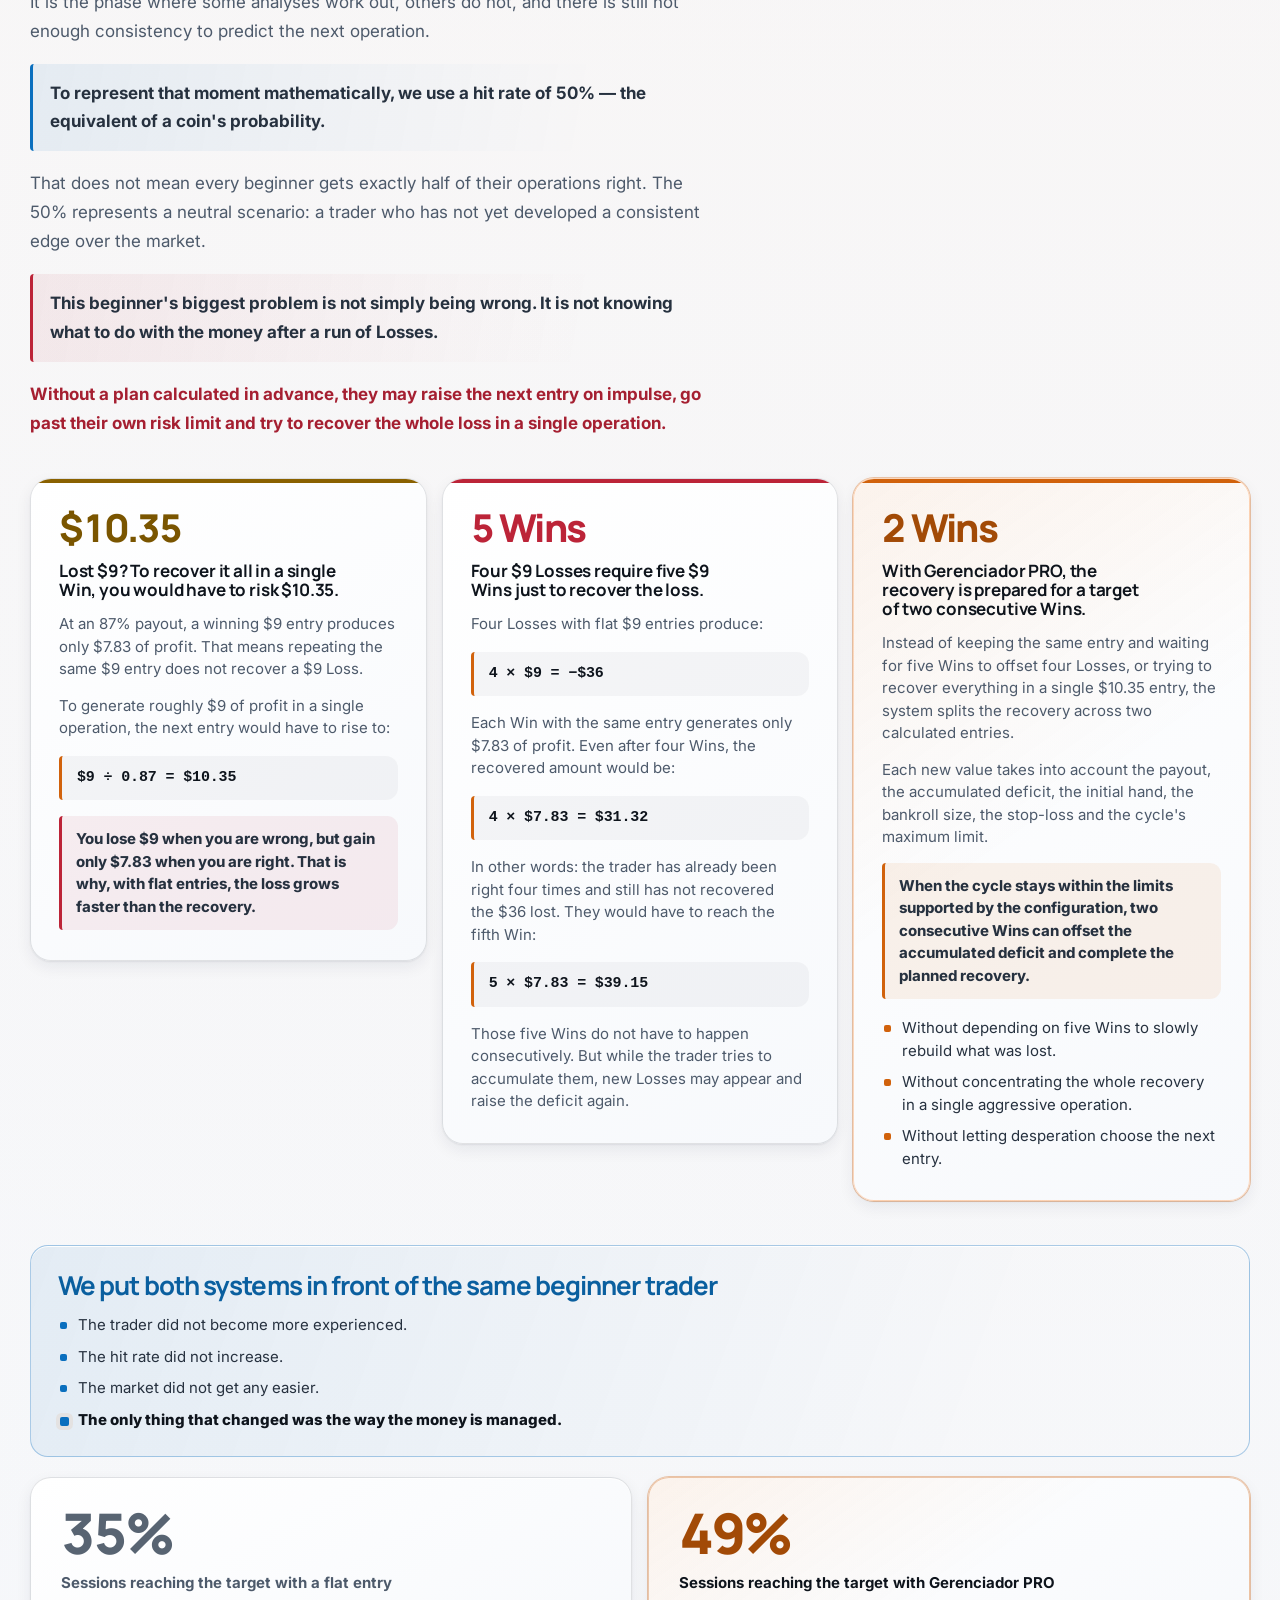
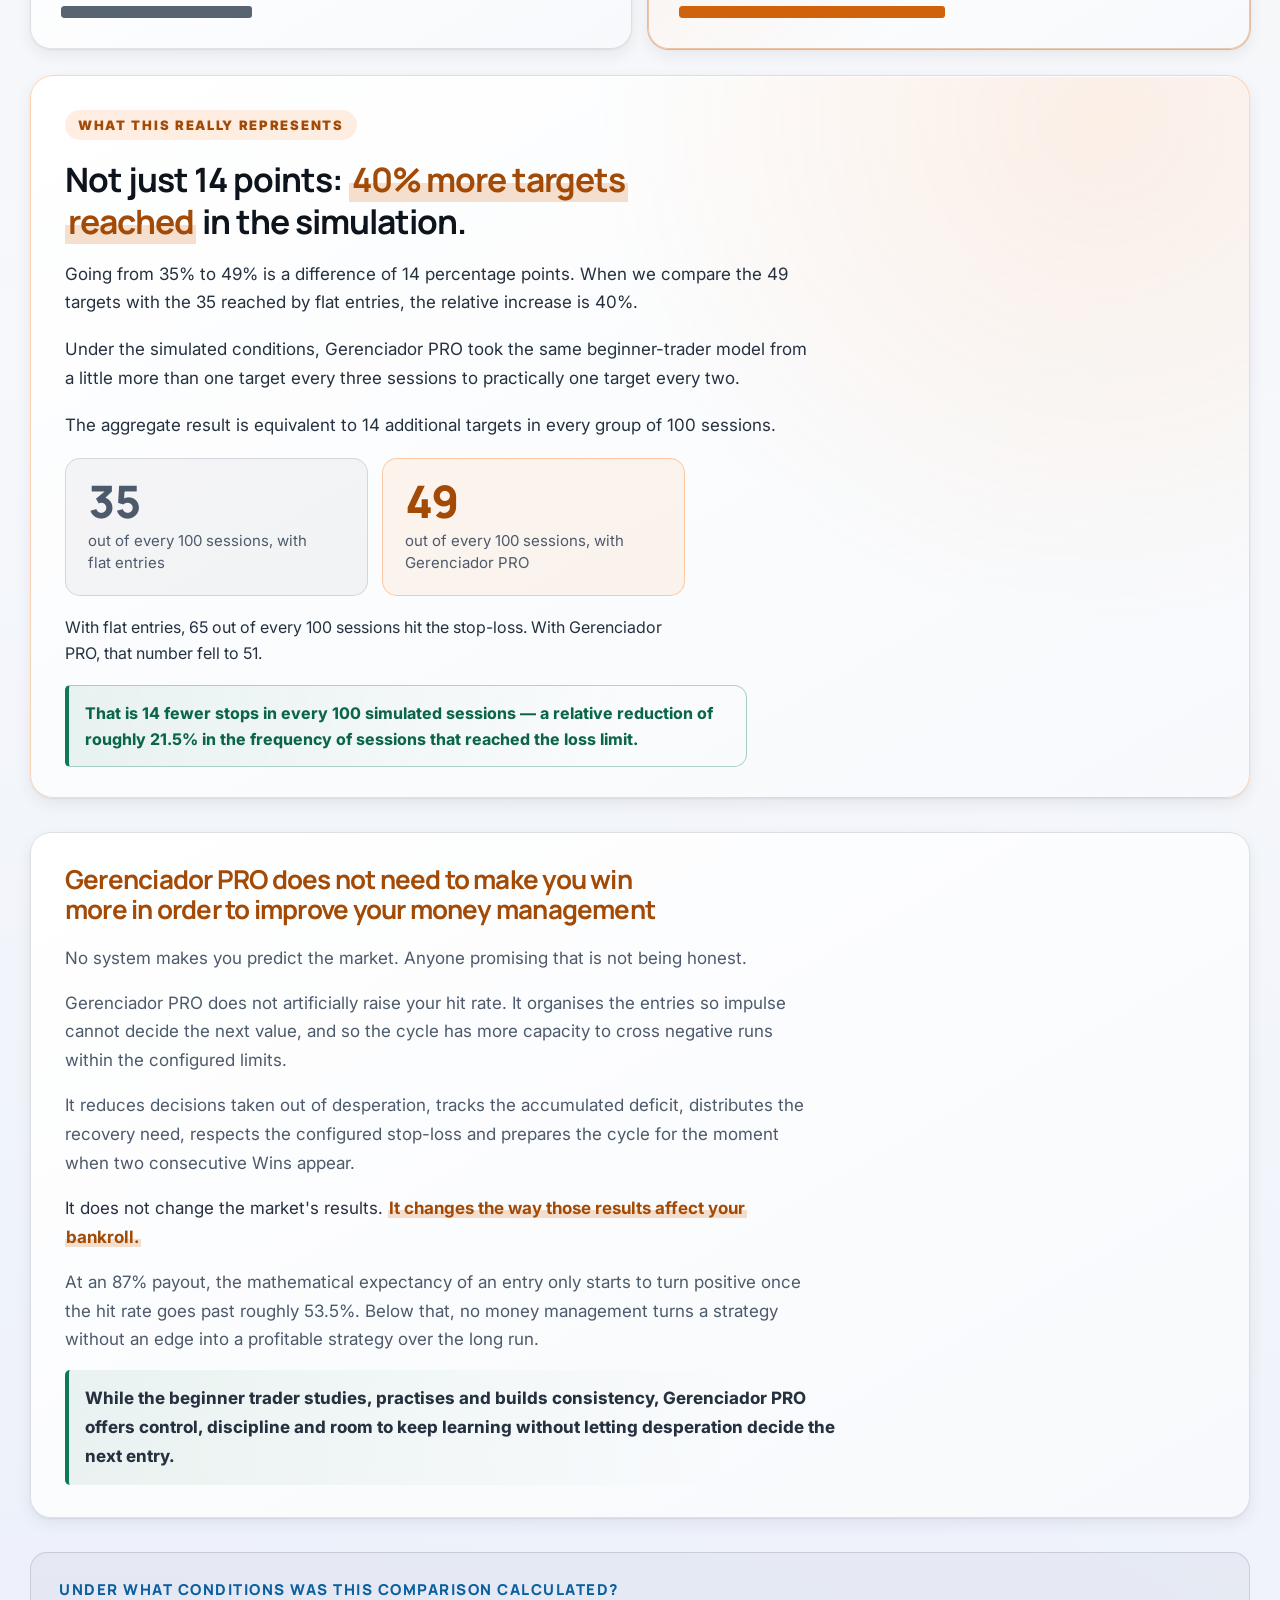
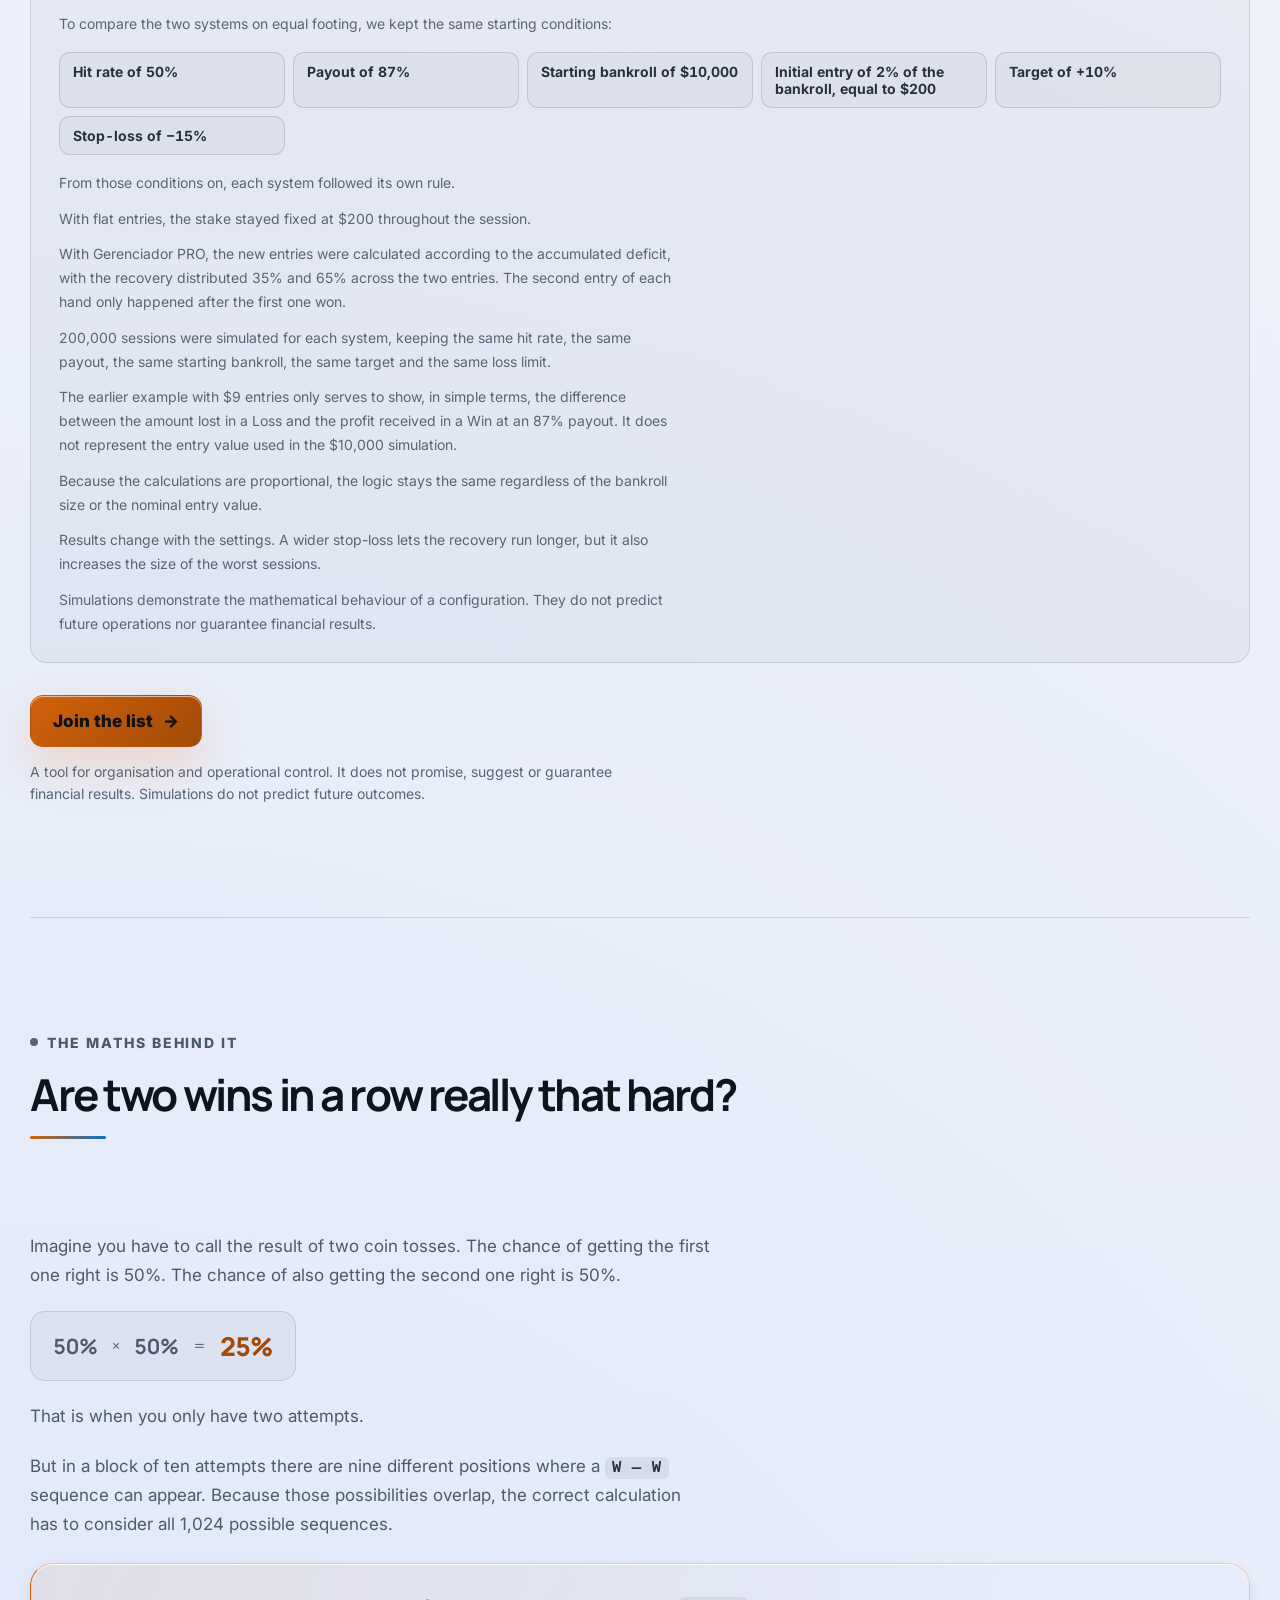
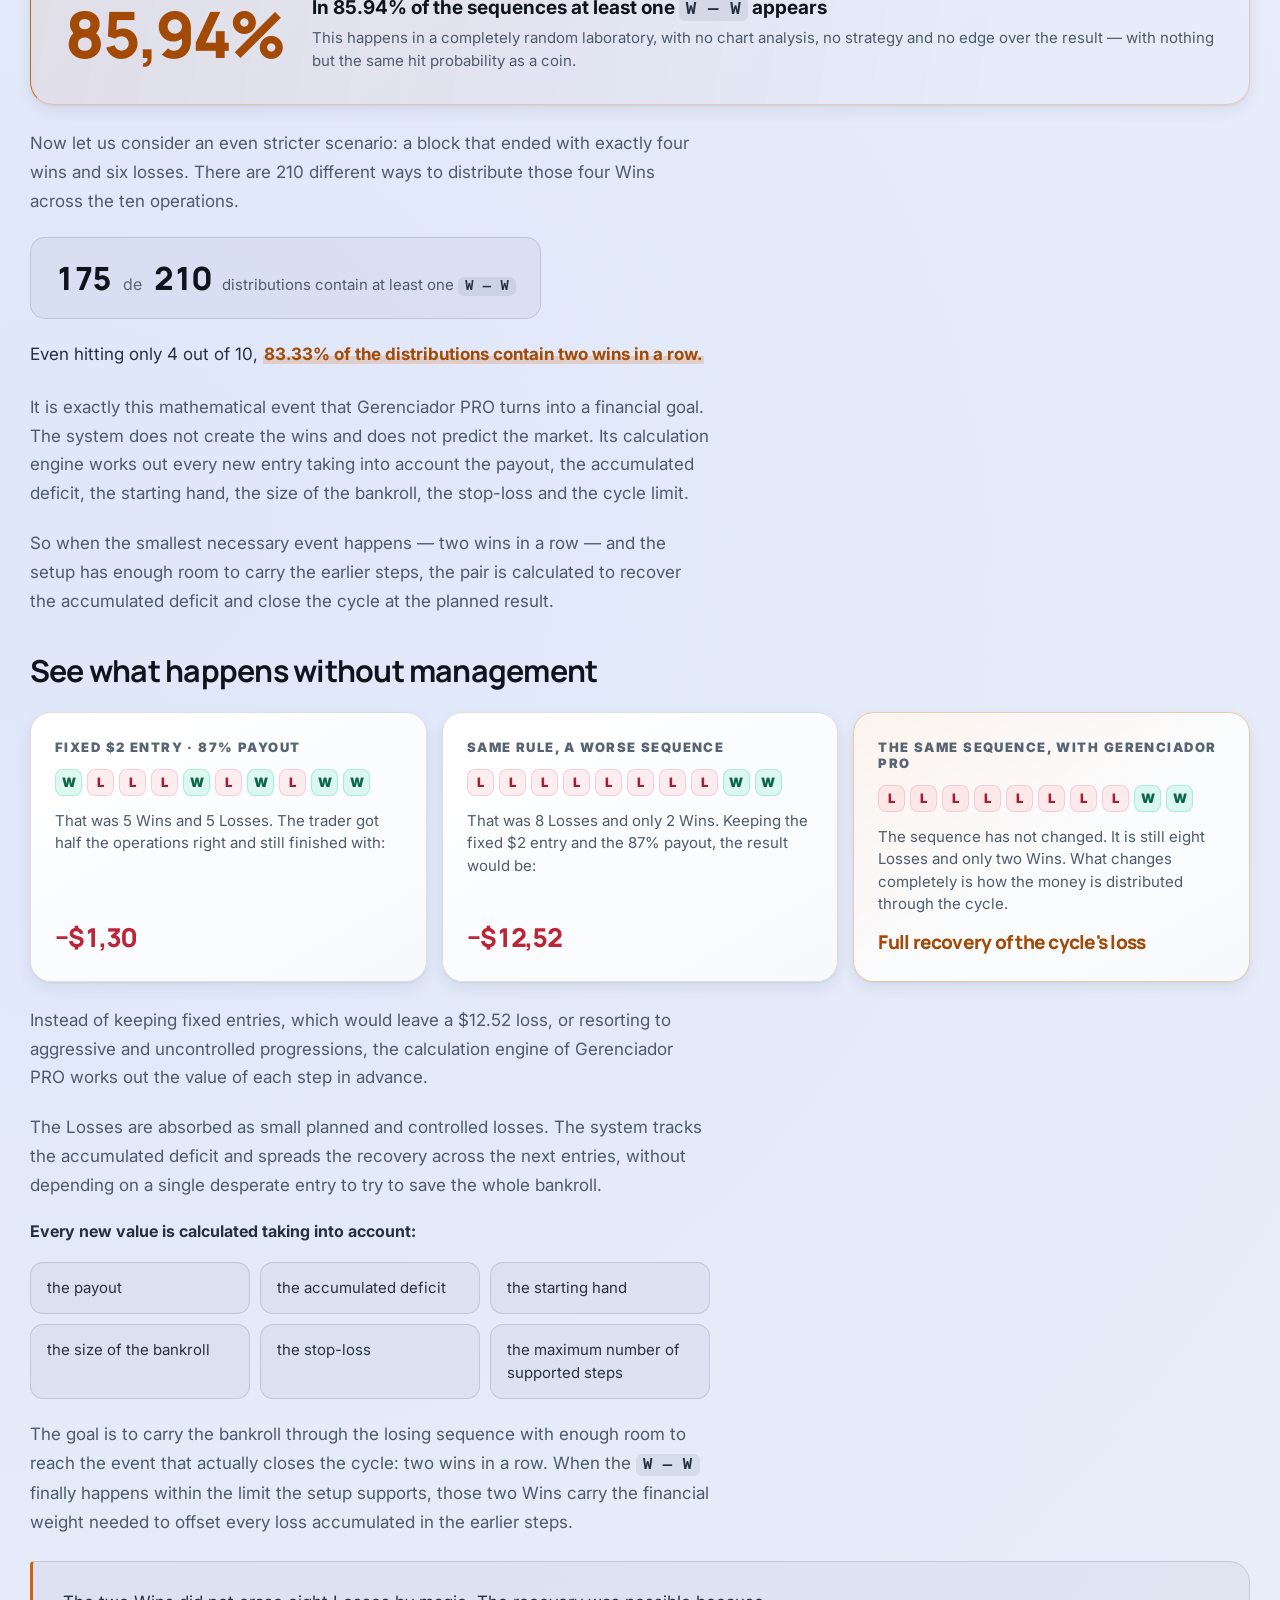
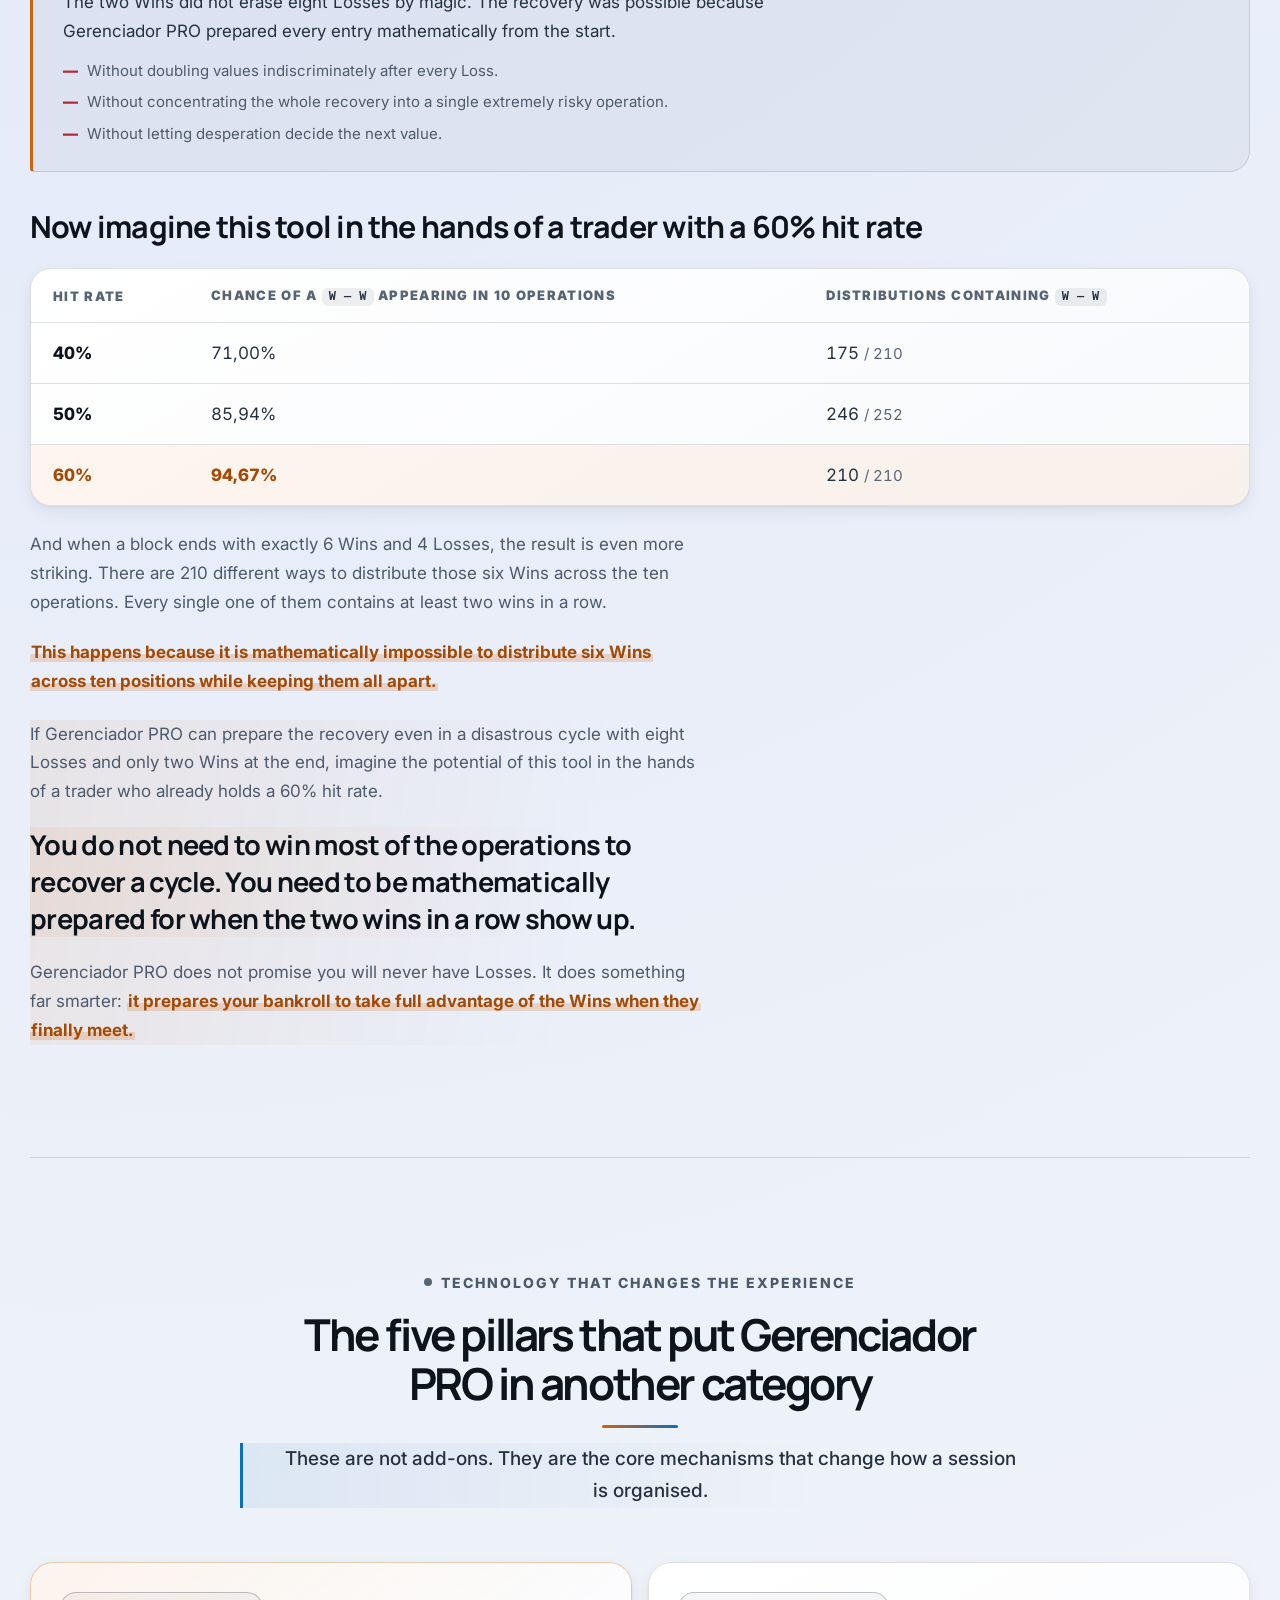
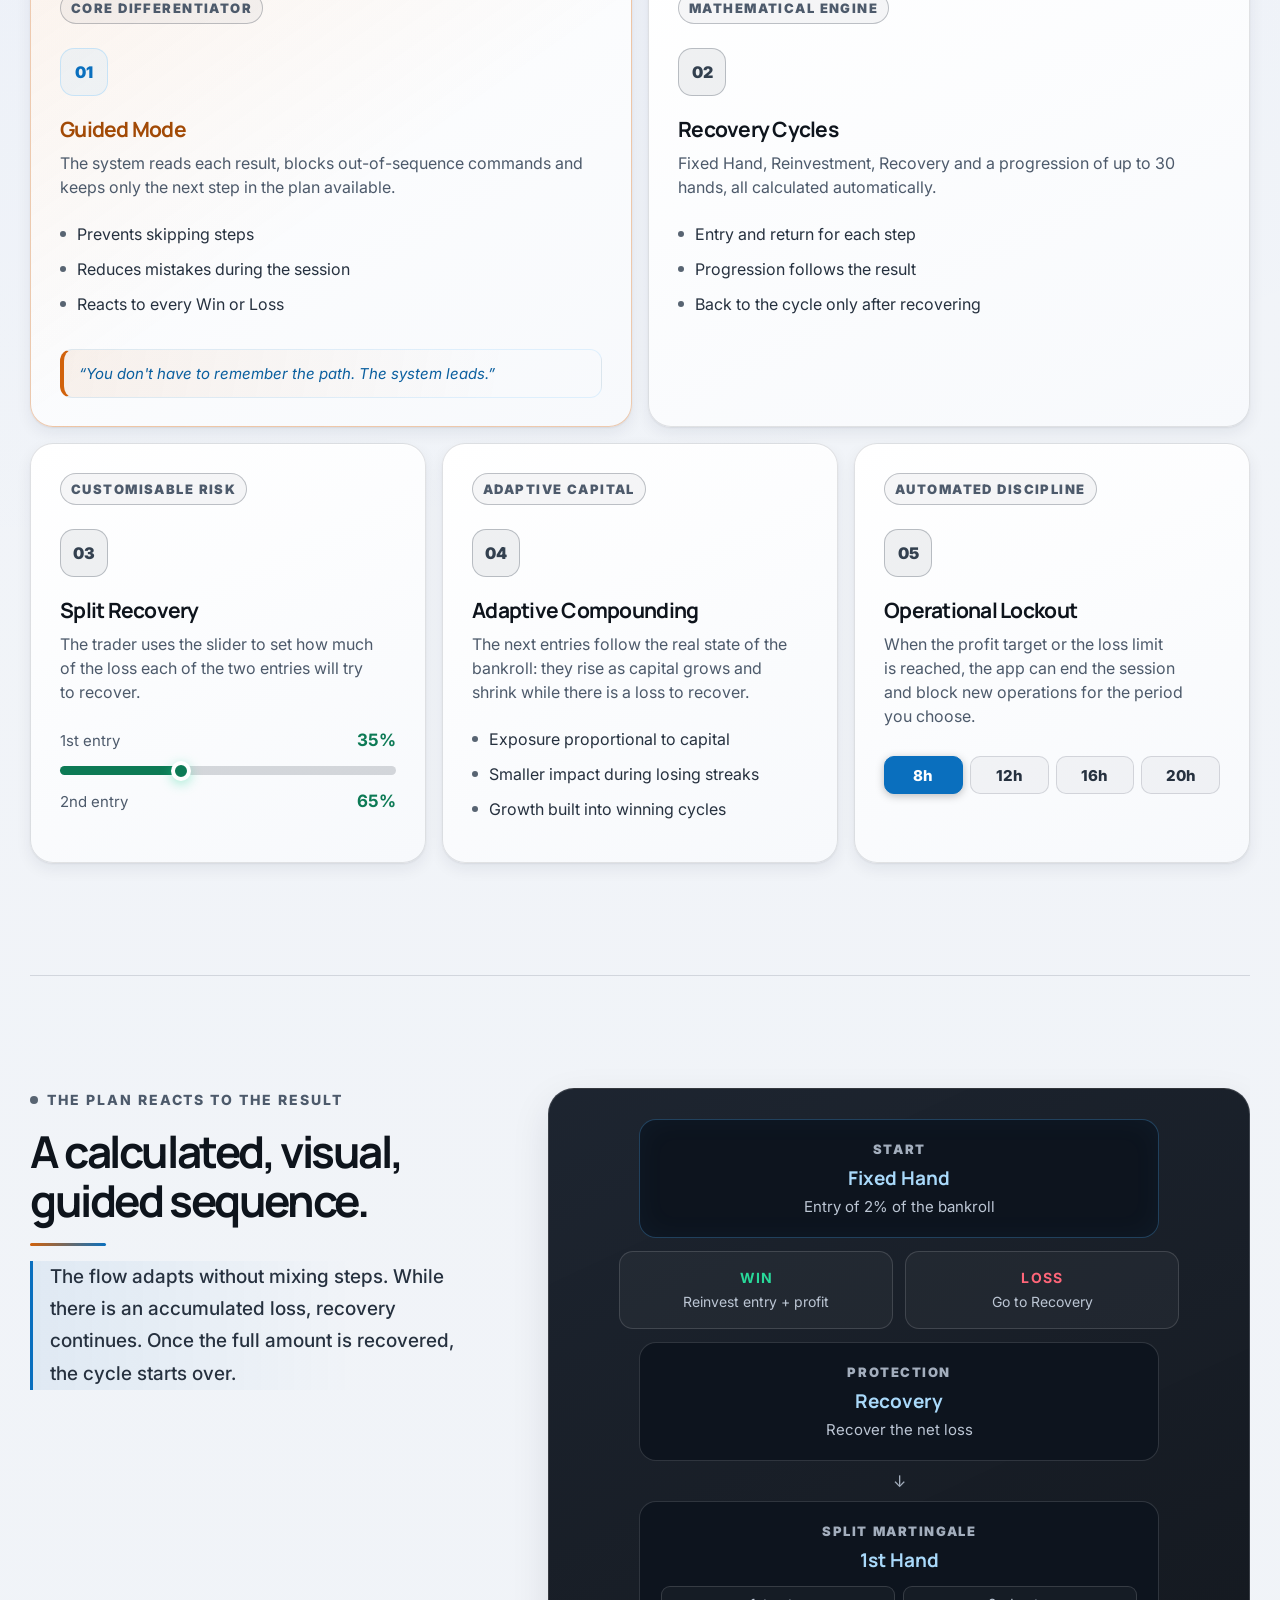
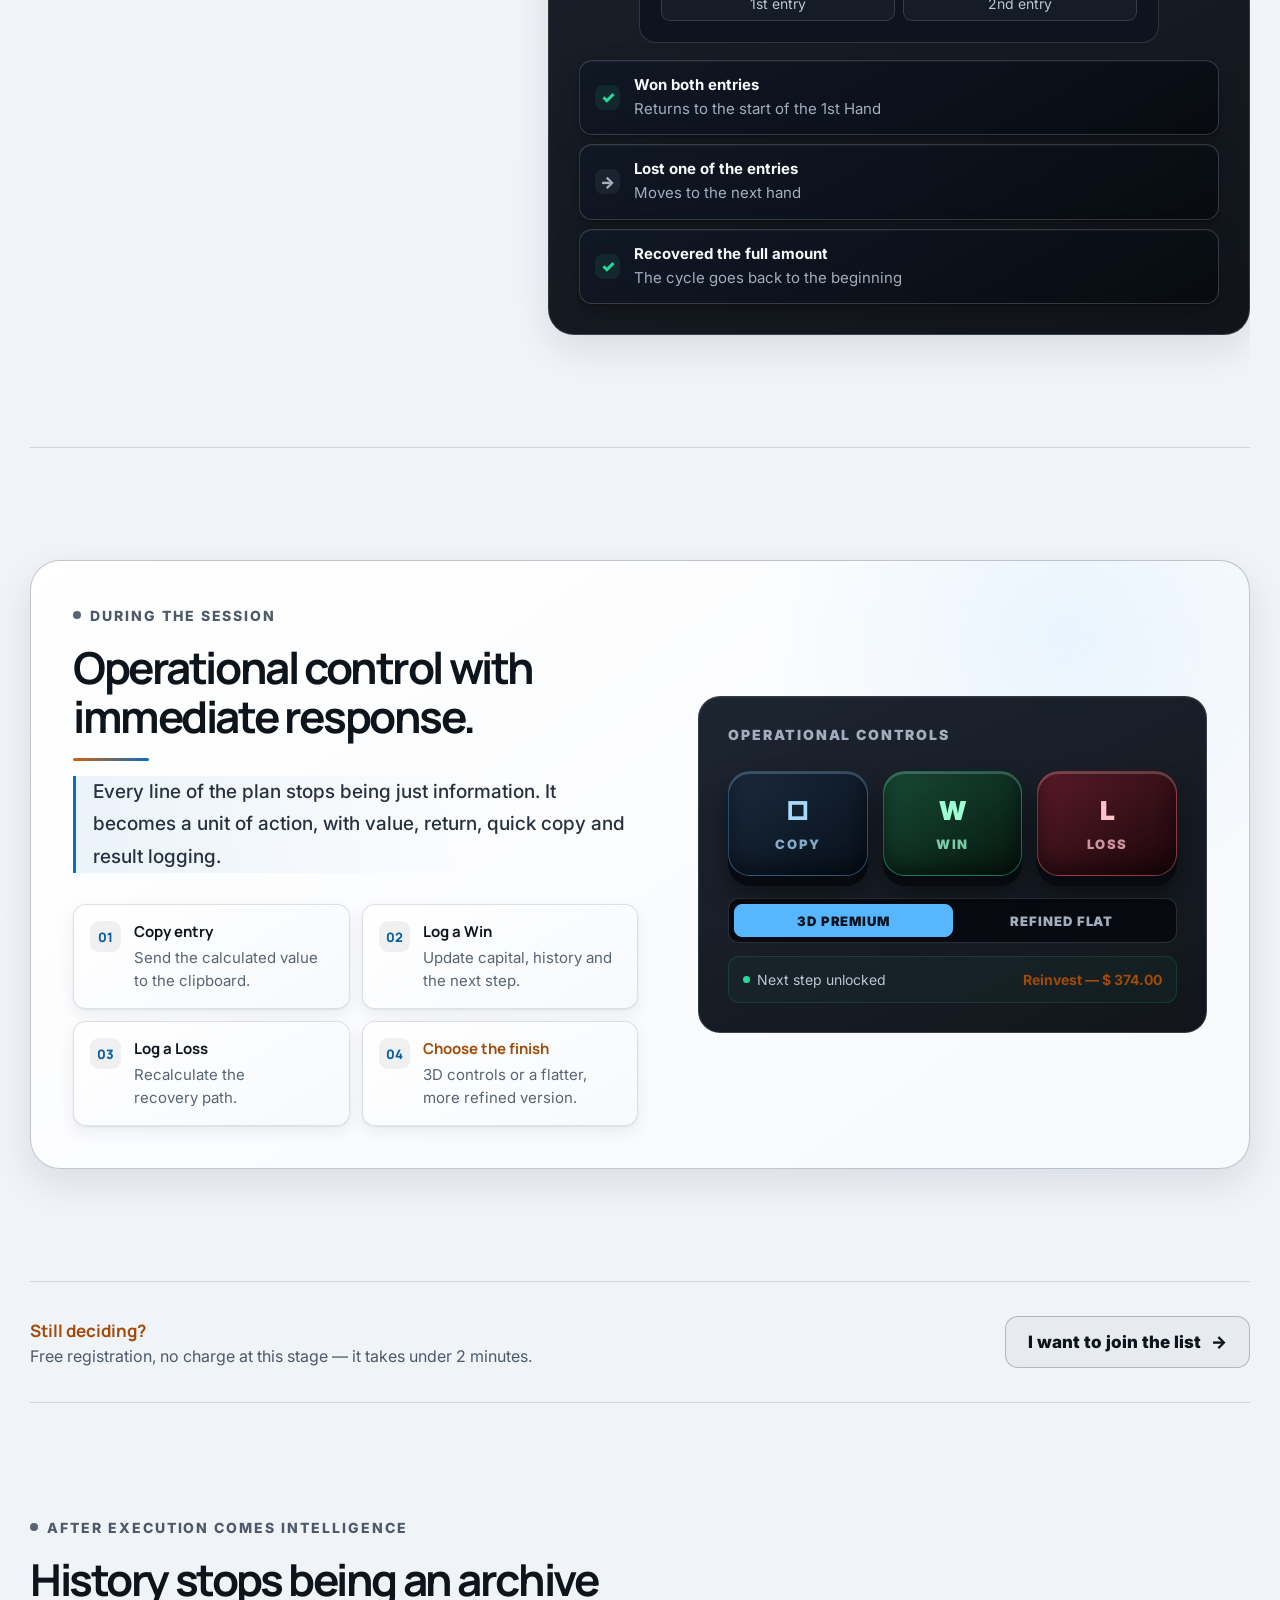
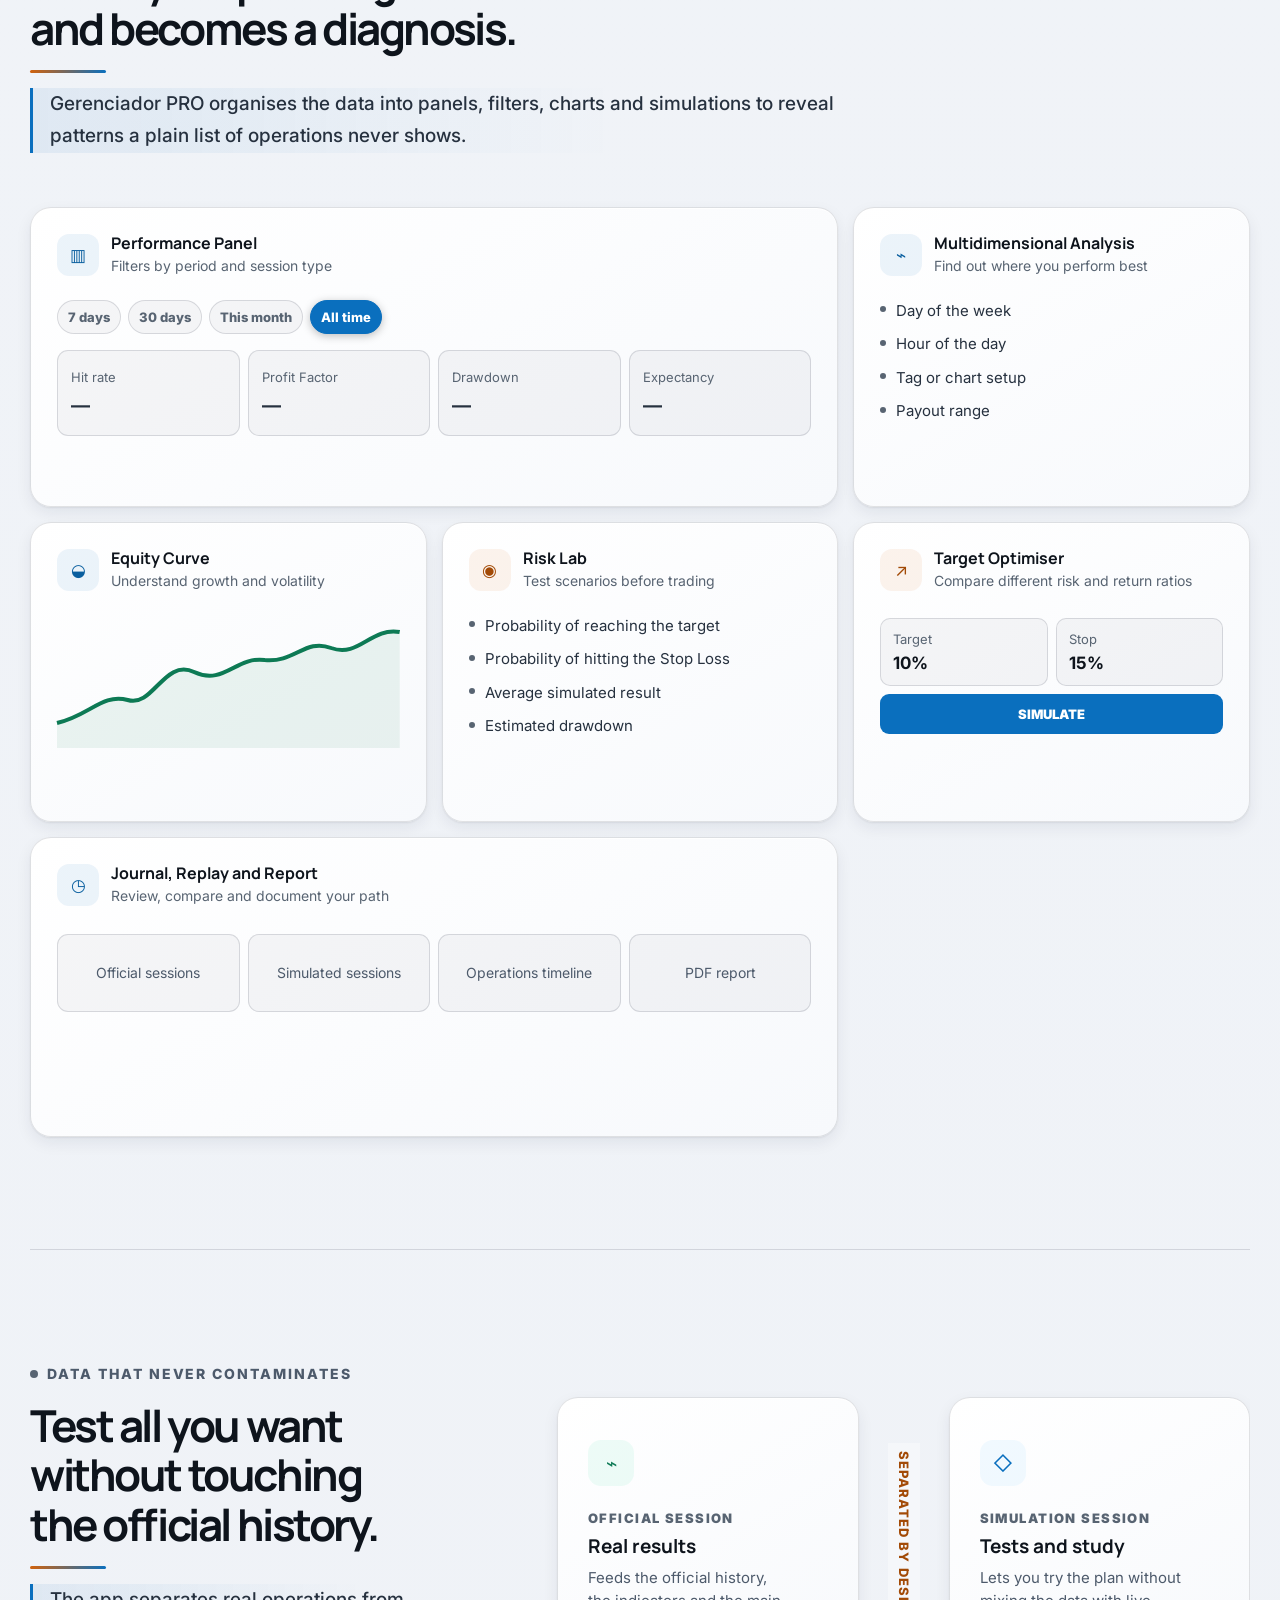
==== commit 4d284868: "feat: integrate Gerenciador PRO brand mark" ====
--- a/index.html
+++ b/index.html
@@ -17,12 +17,14 @@
   <meta name="twitter:description" content="A guided system for planning, recovery, risk control and operational discipline. Spreadsheets record. Gerenciador PRO leads.">
   <meta name="twitter:image" content="https://raphafernandes83.github.io/gerenciador-pro-v2/og-image.jpg">
   <title>Gerenciador PRO — Operational management for traders</title>
-  <link rel="icon" type="image/svg+xml" href="[data-uri]">
-  <link rel="icon" href="favicon.ico" sizes="16x16">
+  <link rel="icon" type="image/png" sizes="32x32" href="assets/brand/gp-mark-32.png">
+  <link rel="icon" href="favicon.ico" sizes="16x16 32x32 48x48">
+  <link rel="apple-touch-icon" sizes="180x180" href="assets/brand/apple-touch-icon.png">
+  <link rel="manifest" href="manifest.webmanifest">
   <link rel="preconnect" href="https://fonts.googleapis.com">
   <link rel="preconnect" href="https://fonts.gstatic.com" crossorigin="">
   <link href="https://fonts.googleapis.com/css2?family=Inter:wght@400;500;600;700;800&amp;family=Manrope:wght@600;700;800&amp;display=swap" rel="stylesheet">
-  <link rel="stylesheet" href="styles.css?v=20260819-3">
+  <link rel="stylesheet" href="styles.css?v=20260819-4">
   <link rel="stylesheet" href="styles-cadastro-etapas.css?v=20260804-2">
   <script defer="" src="config.js?v=20260803-2"></script>
   <script defer="" src="script.js?v=20260819-1"></script>
@@ -53,7 +55,7 @@
 
   <header class="site-header">
     <a class="brand" href="#inicio" aria-label="Gerenciador PRO" data-i18n-attr="aria-label:attr.01">
-      <span class="brand-mark" aria-hidden="true" data-i18n="header.01">GP</span>
+      <span class="brand-mark" aria-hidden="true"><img src="assets/brand/gp-mark-96.webp" srcset="assets/brand/gp-mark-192.webp 2x" width="96" height="96" alt=""></span>
       <span class="brand-copy">
         <strong data-i18n="header.02">Gerenciador PRO</strong>
         <small data-i18n="header.03">Trading Management System</small>
@@ -874,7 +876,7 @@
         </div>
 
         <div class="form-company-note">
-          <span class="brand-mark small" aria-hidden="true" data-i18n="cadastro.10">GP</span>
+          <span class="brand-mark small" aria-hidden="true"><img src="assets/brand/gp-mark-96.webp" srcset="assets/brand/gp-mark-192.webp 2x" width="96" height="96" alt=""></span>
           <p data-i18n="cadastro.11"><strong>Gerenciador PRO</strong><br>Organisation, technology and operational discipline.</p>
         </div>
       </div>
@@ -1125,7 +1127,7 @@
 
   <footer>
     <div class="brand footer-brand">
-      <span class="brand-mark" aria-hidden="true" data-i18n="footer.01">GP</span>
+      <span class="brand-mark" aria-hidden="true"><img src="assets/brand/gp-mark-96.webp" srcset="assets/brand/gp-mark-192.webp 2x" width="96" height="96" alt=""></span>
       <span class="brand-copy">
         <strong data-i18n="footer.02">Gerenciador PRO</strong>
         <small data-i18n="footer.03">A new generation of operational management</small>
--- a/styles.css
+++ b/styles.css
@@ -391,18 +391,22 @@
   height: 46px;
   display: grid;
   place-items: center;
-  border: 1px solid var(--line-strong);
-  border-radius: 14px;
-  color: var(--on-accent);
-  background: linear-gradient(145deg, var(--orange), var(--orange-2));
+  flex: 0 0 auto;
+  overflow: hidden;
+  border: 0;
+  border-radius: 50%;
+  background: #07090e;
   box-shadow:
-    0 16px 35px rgba(255,122,26,.25),
-    inset 0 1px 0 var(--brilho-forte);
-  font-family: Manrope, sans-serif;
-  font-size: var(--fs-base);
-  font-weight: 900;
-}
-.brand-mark.small { width: 38px; height: 38px; border-radius: 11px; font-size: var(--fs-sm); }
+    0 0 0 1px rgba(255,200,81,.3),
+    0 14px 30px rgba(218,158,30,.2);
+}
+.brand-mark img {
+  width: 100%;
+  height: 100%;
+  display: block;
+  object-fit: contain;
+}
+.brand-mark.small { width: 38px; height: 38px; }
 .brand-copy { display: flex; flex-direction: column; gap: 3px; }
 .brand-copy strong { font-size: var(--fs-md); letter-spacing: -.02em; }
 .brand-copy small { color: var(--muted-2); font-size: var(--fs-xs); letter-spacing: .06em; }
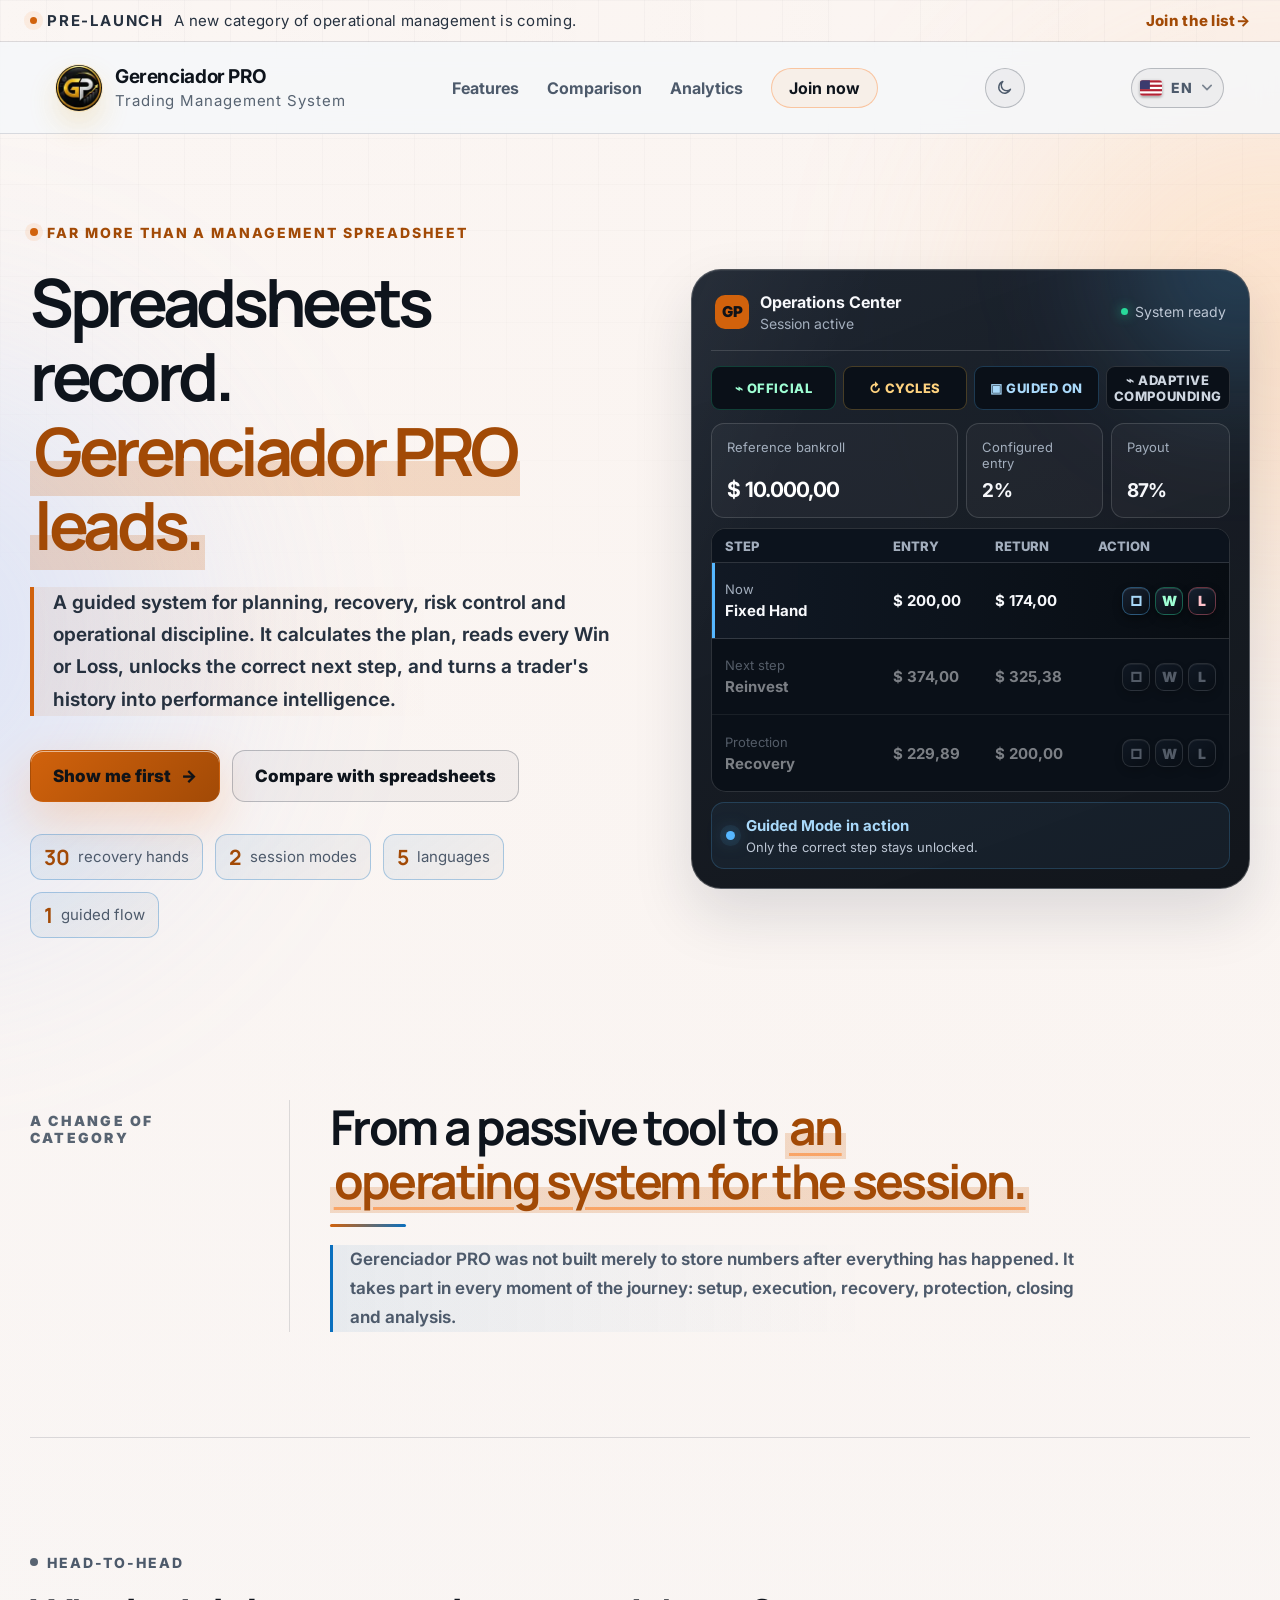
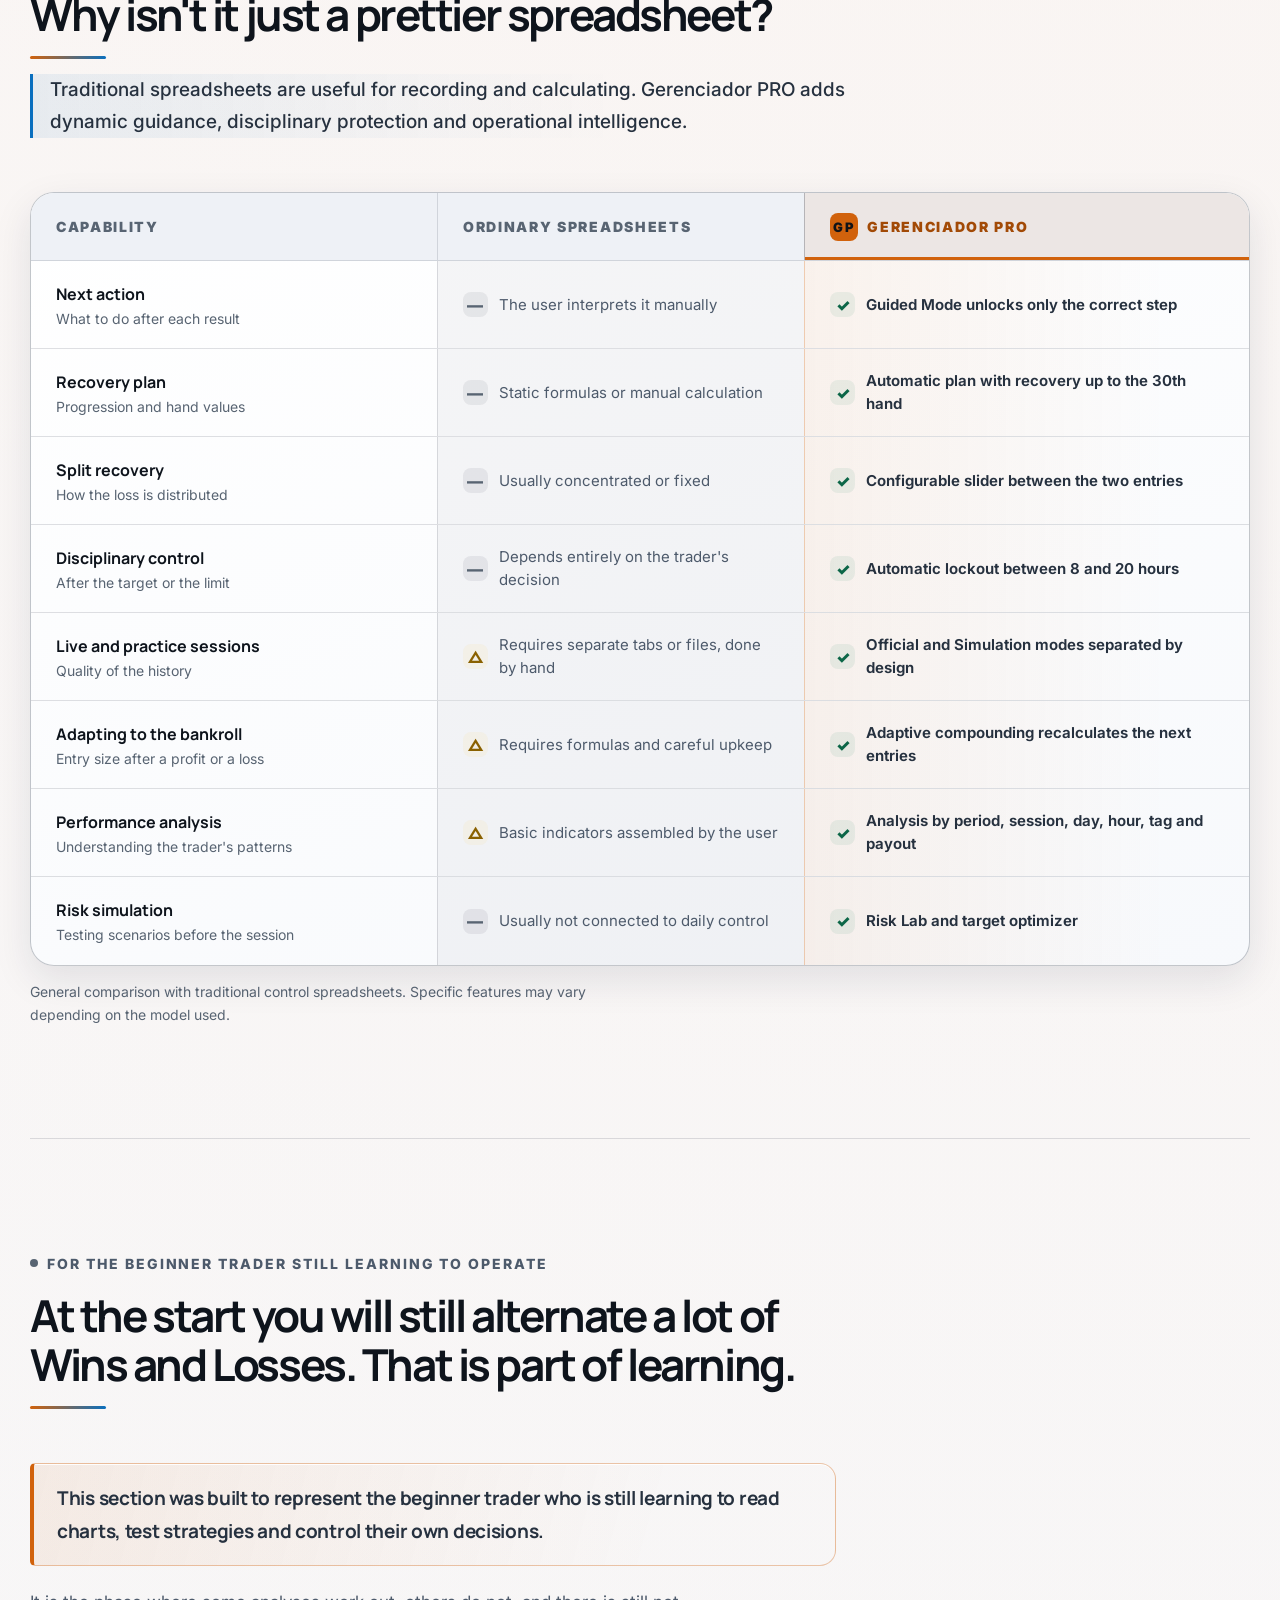
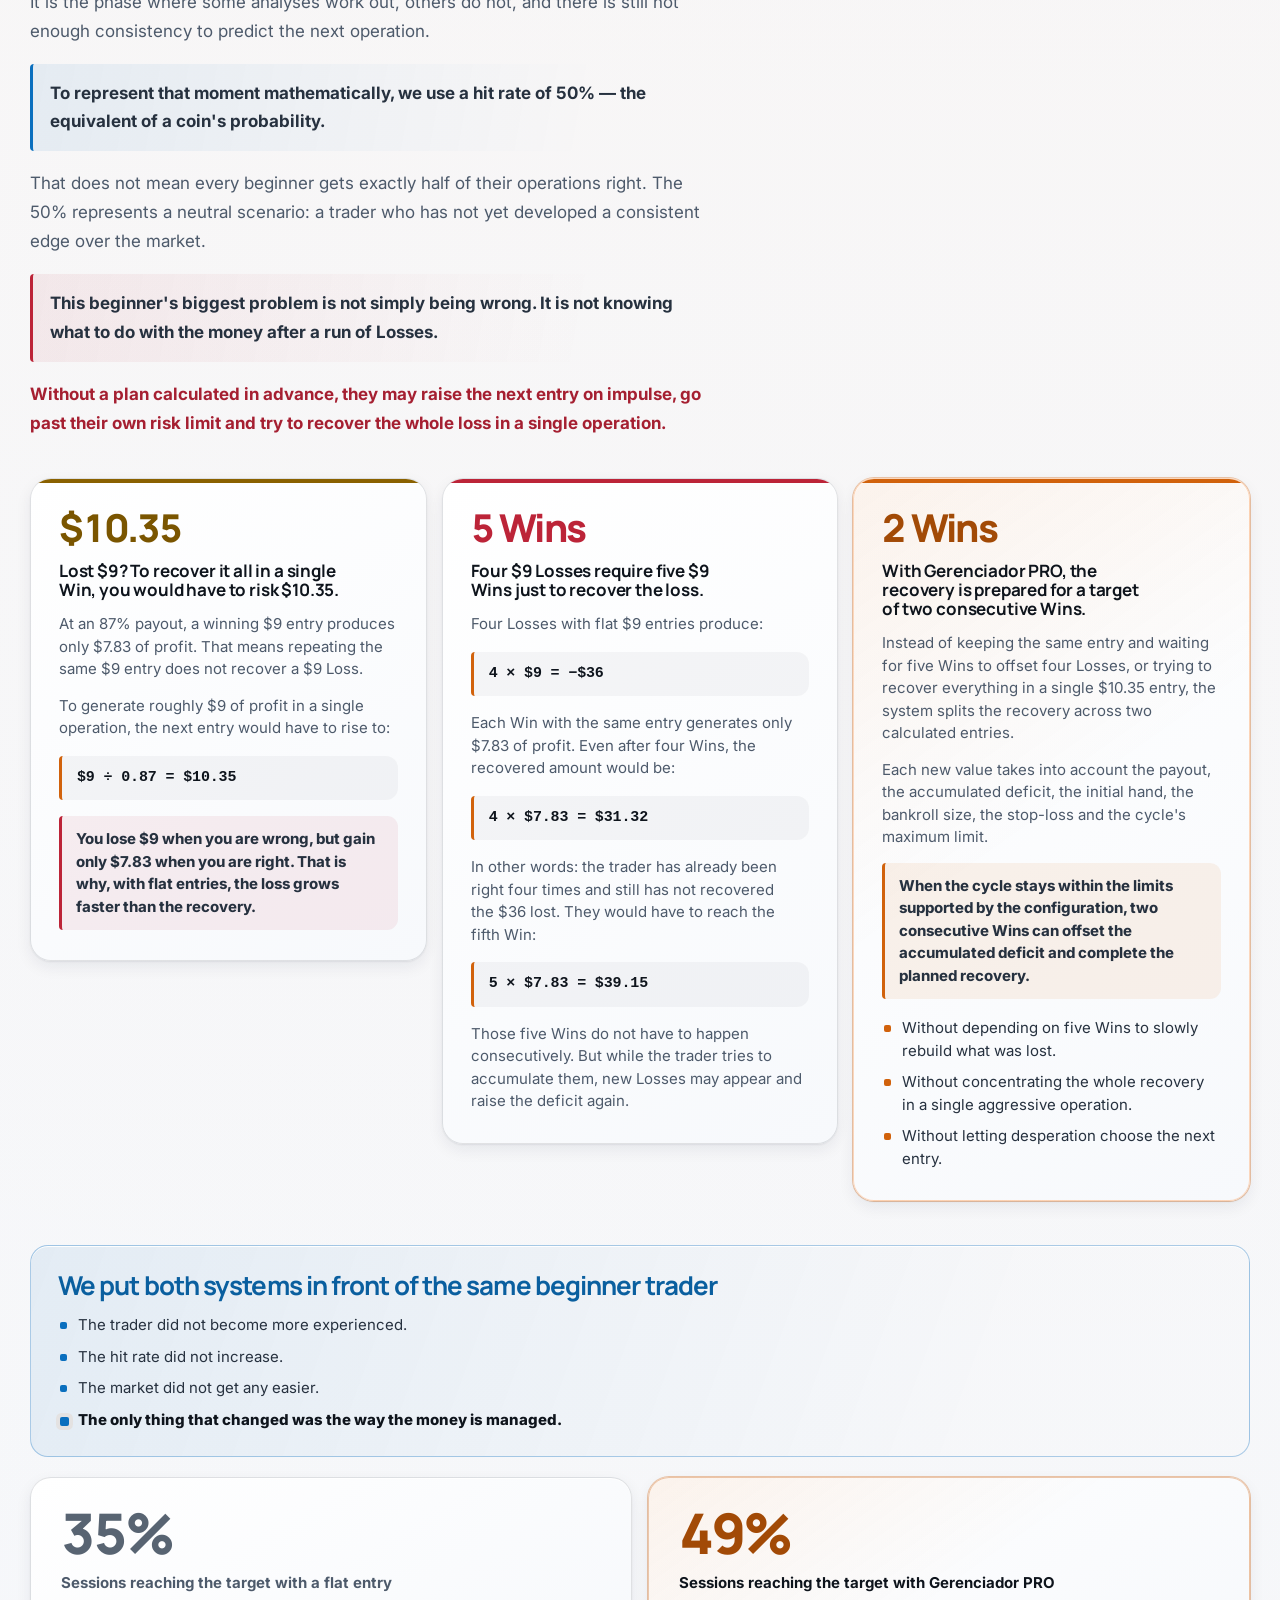
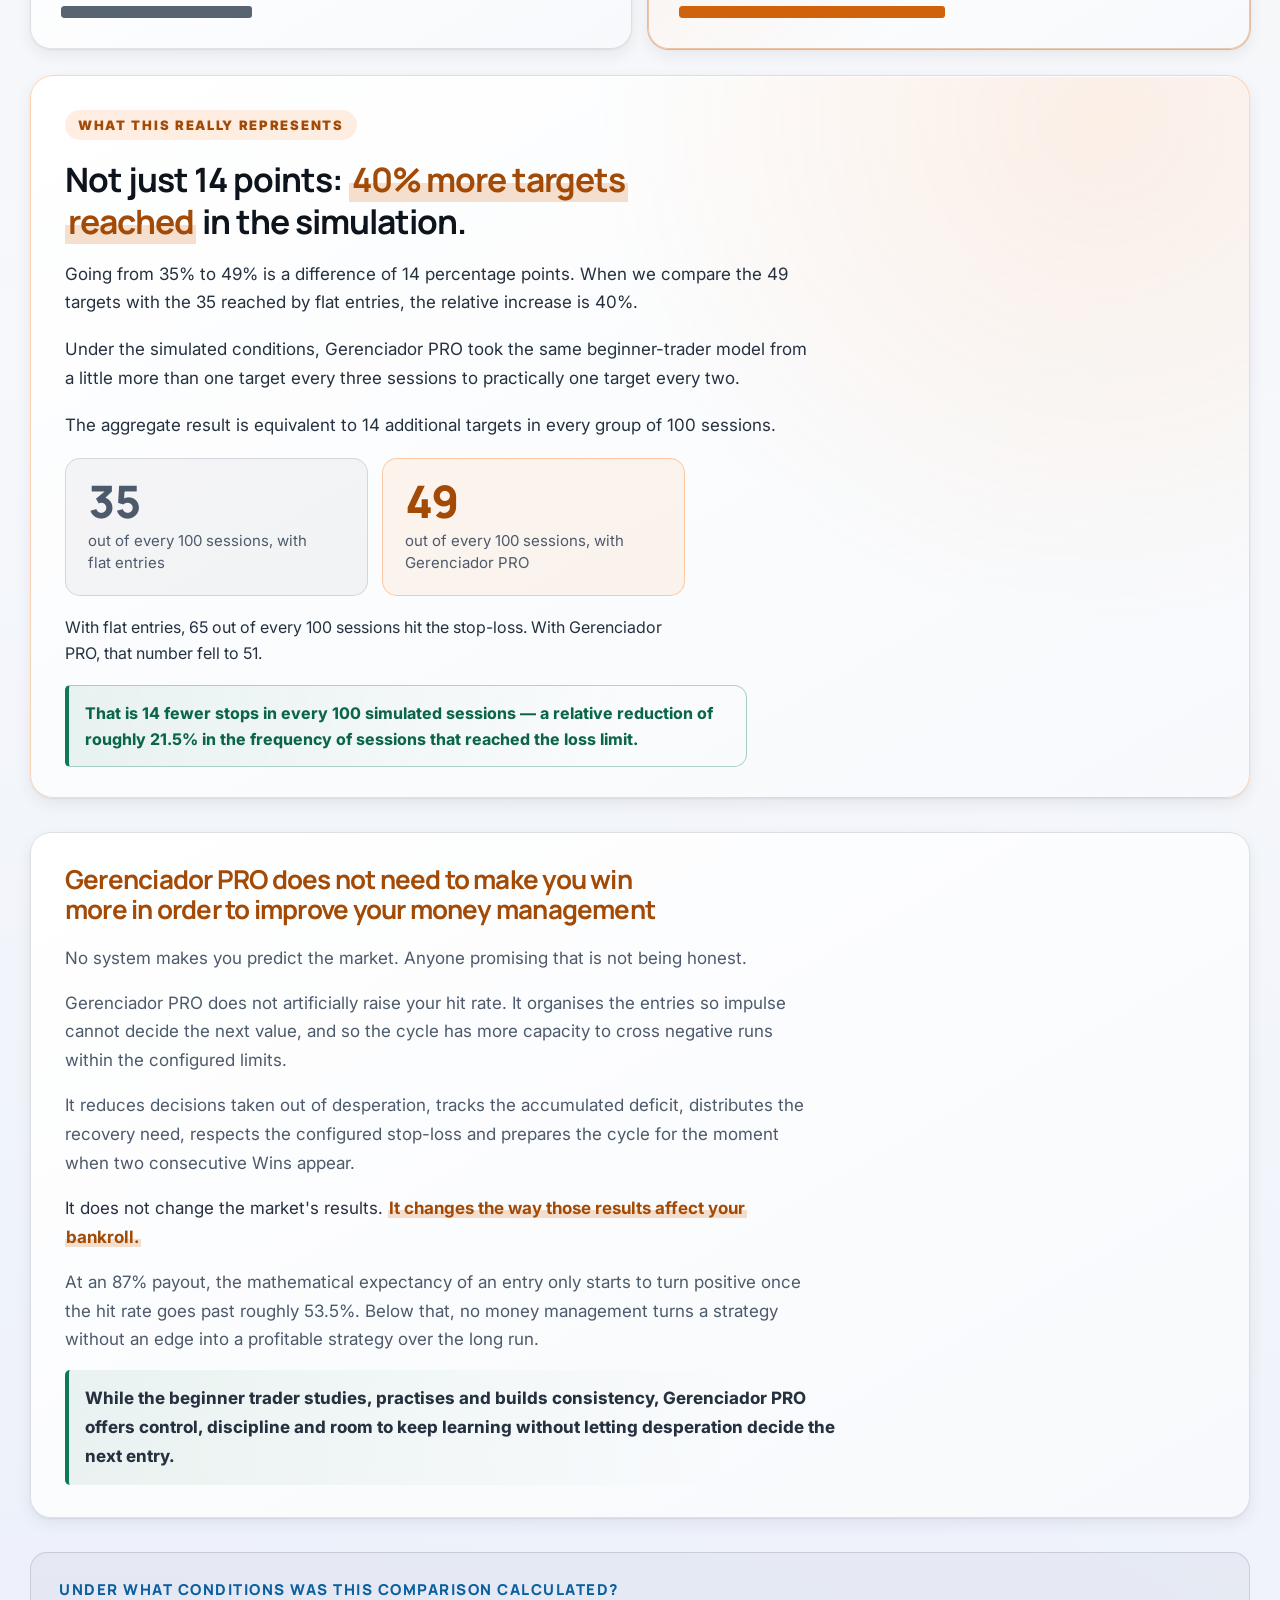
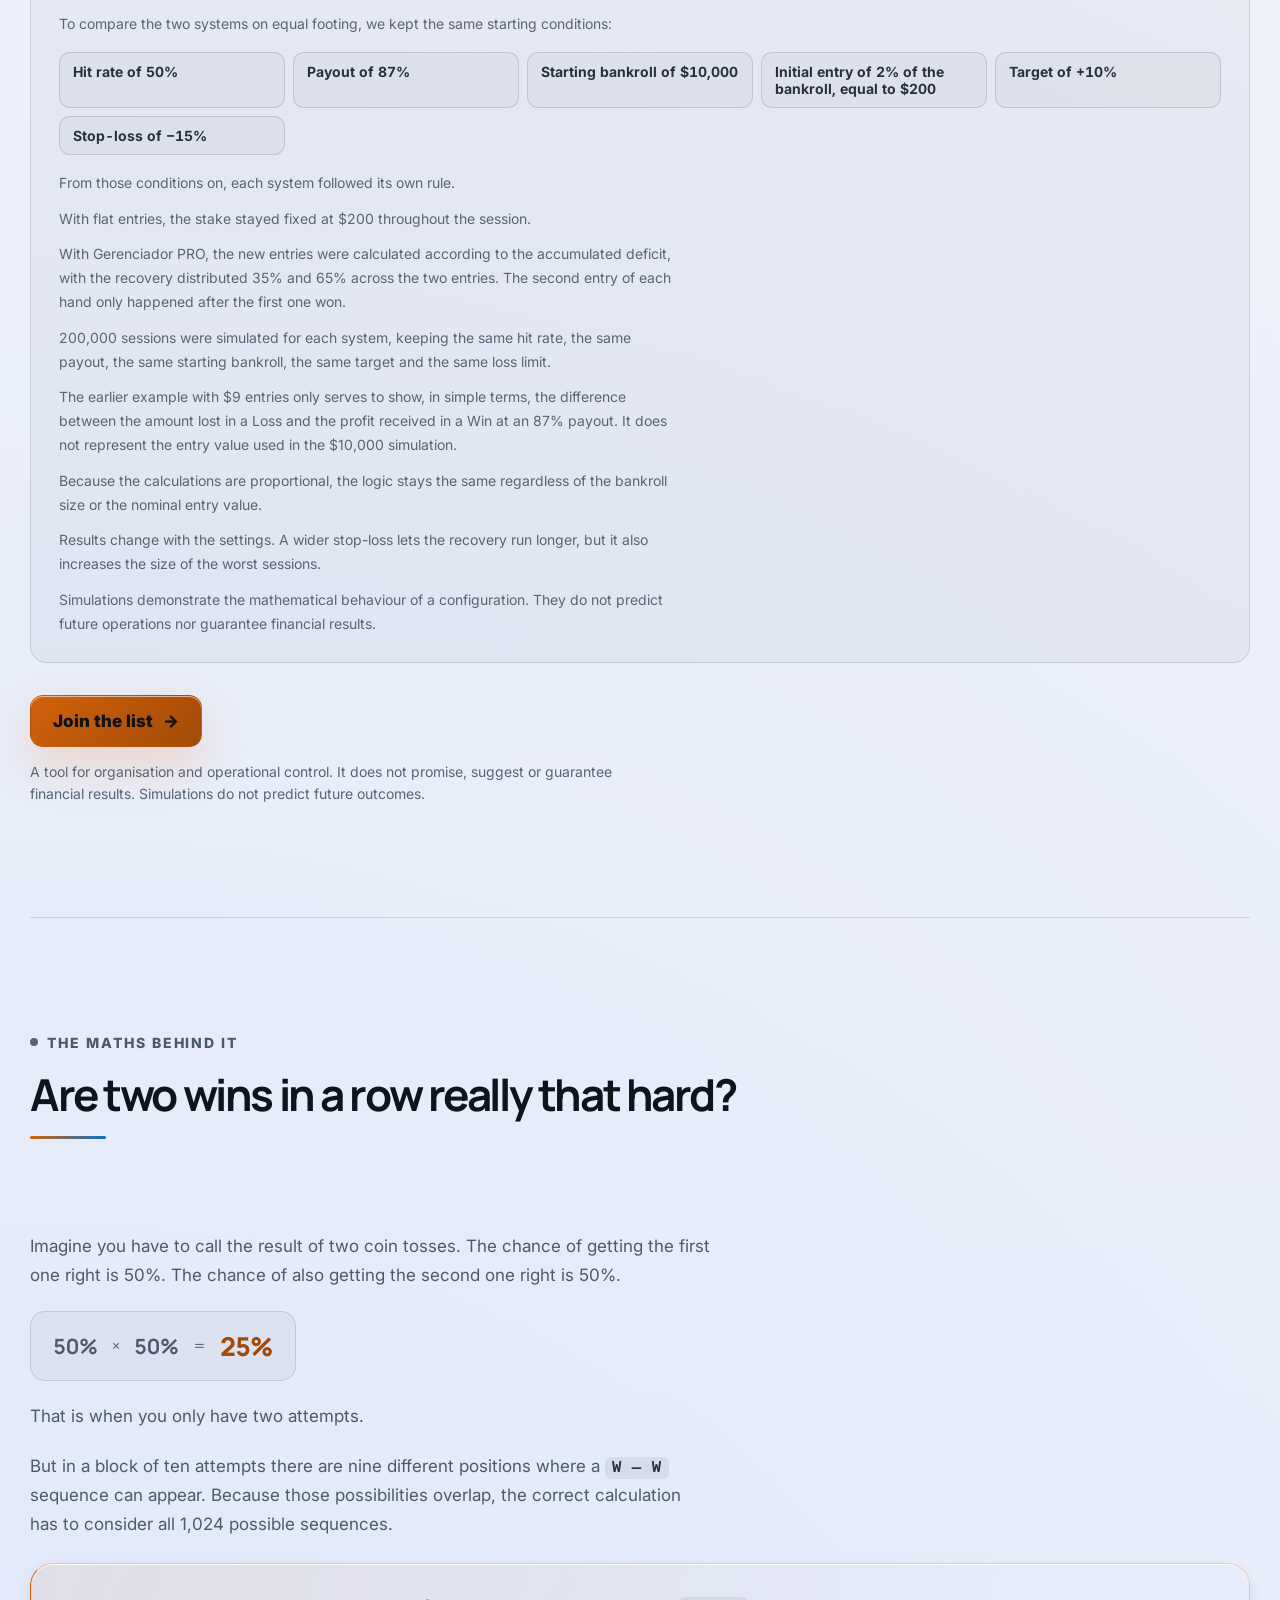
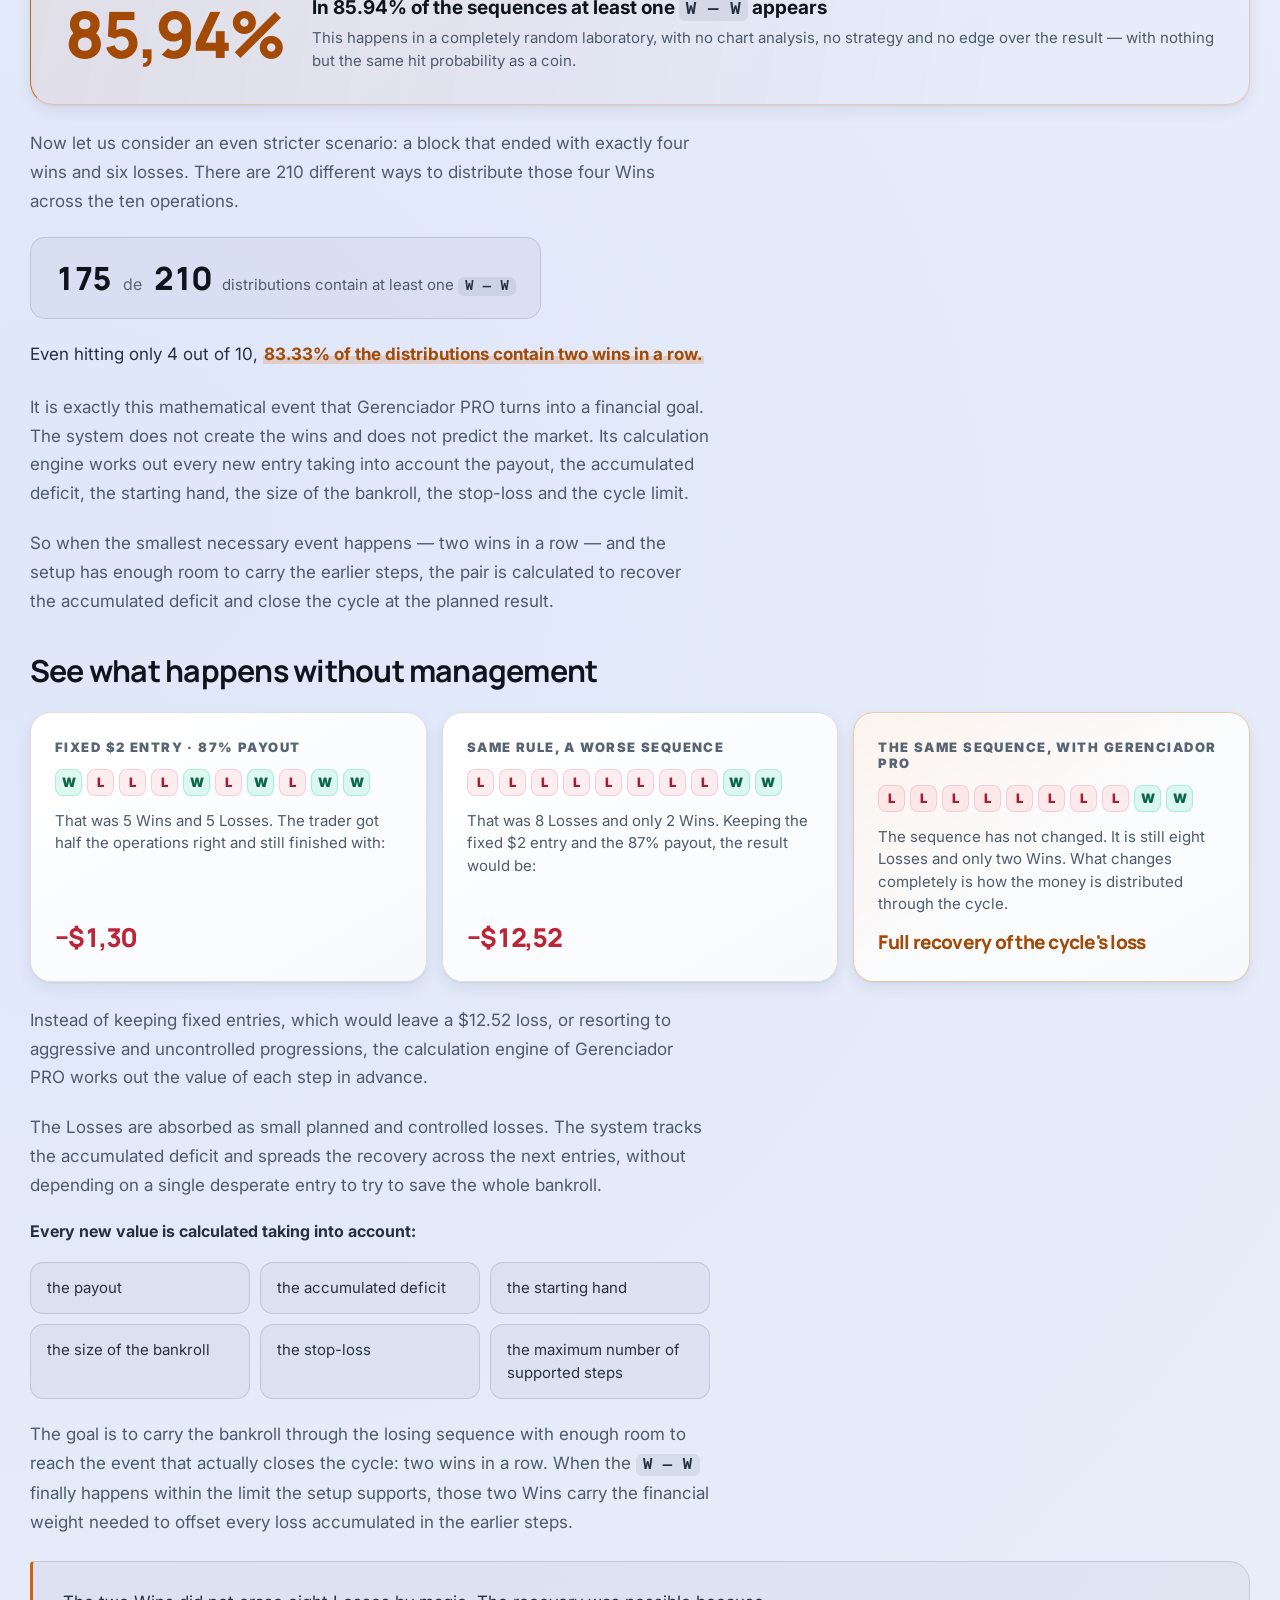
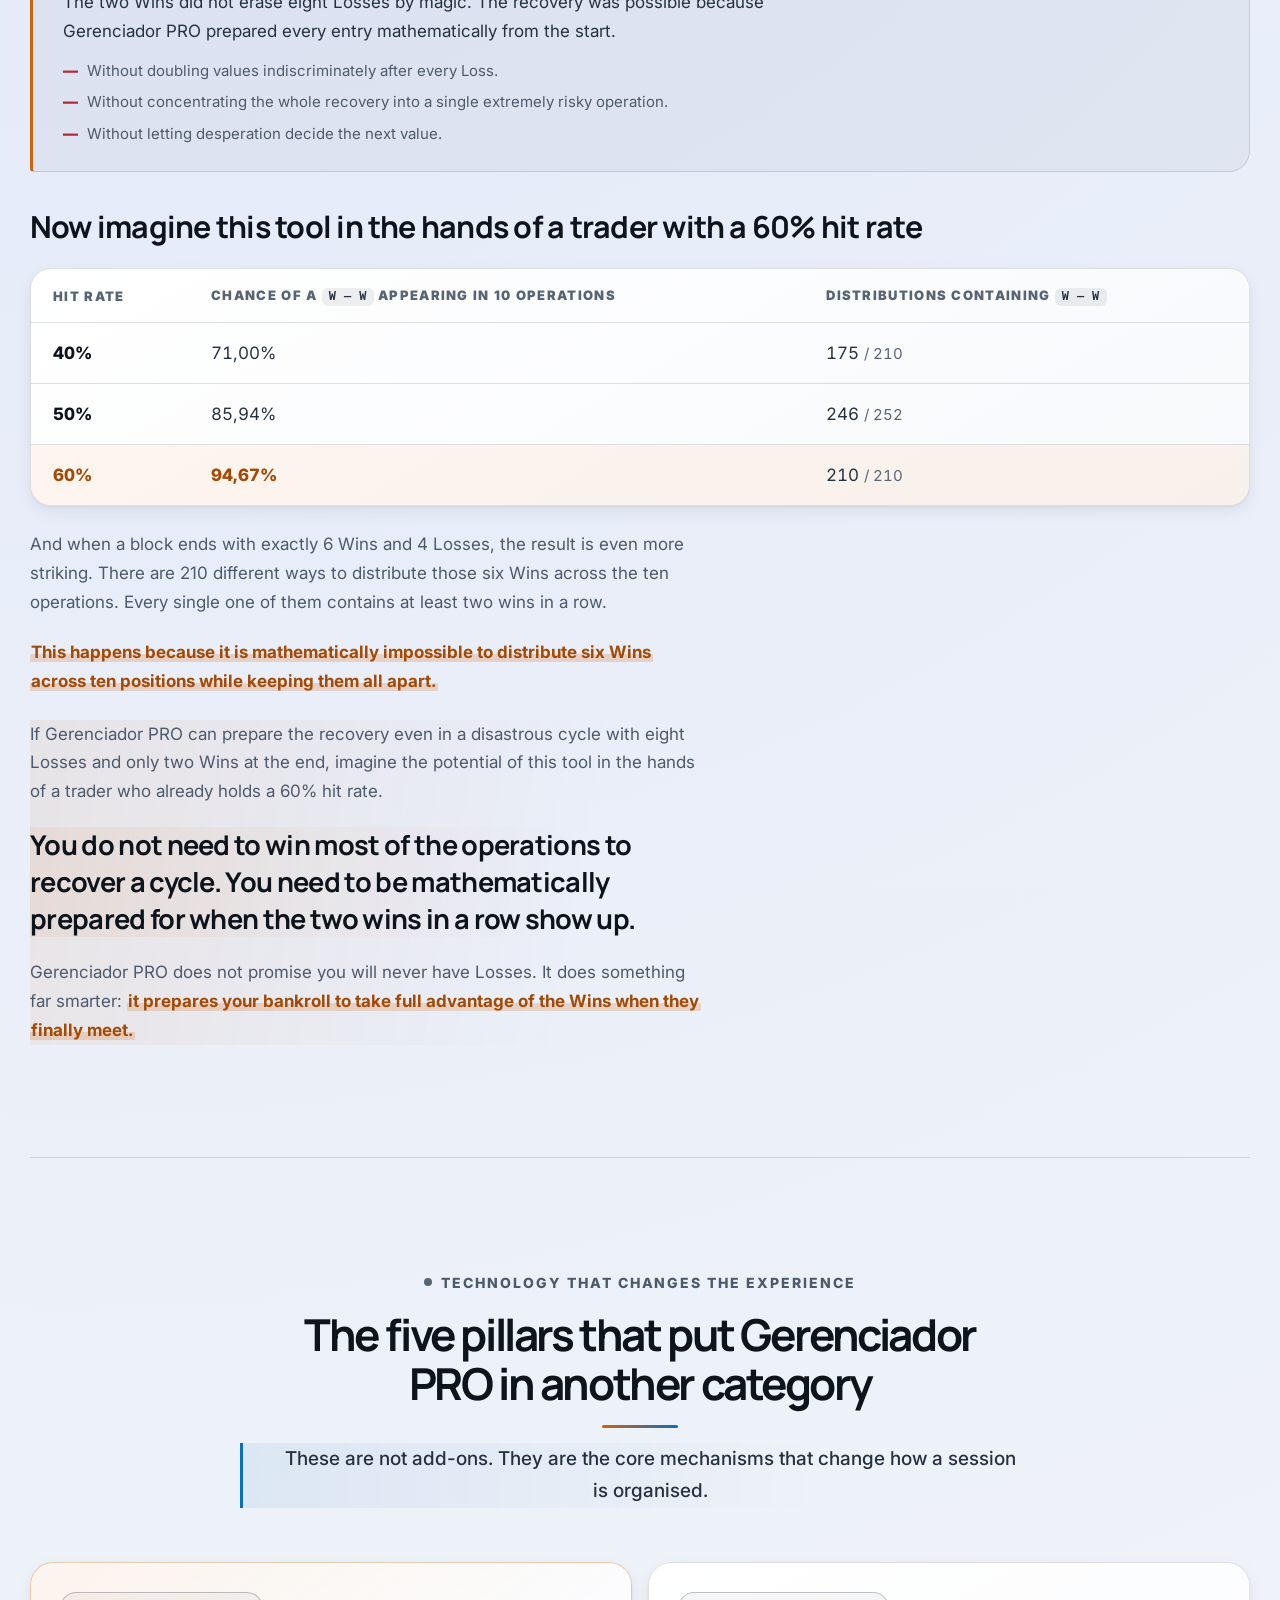
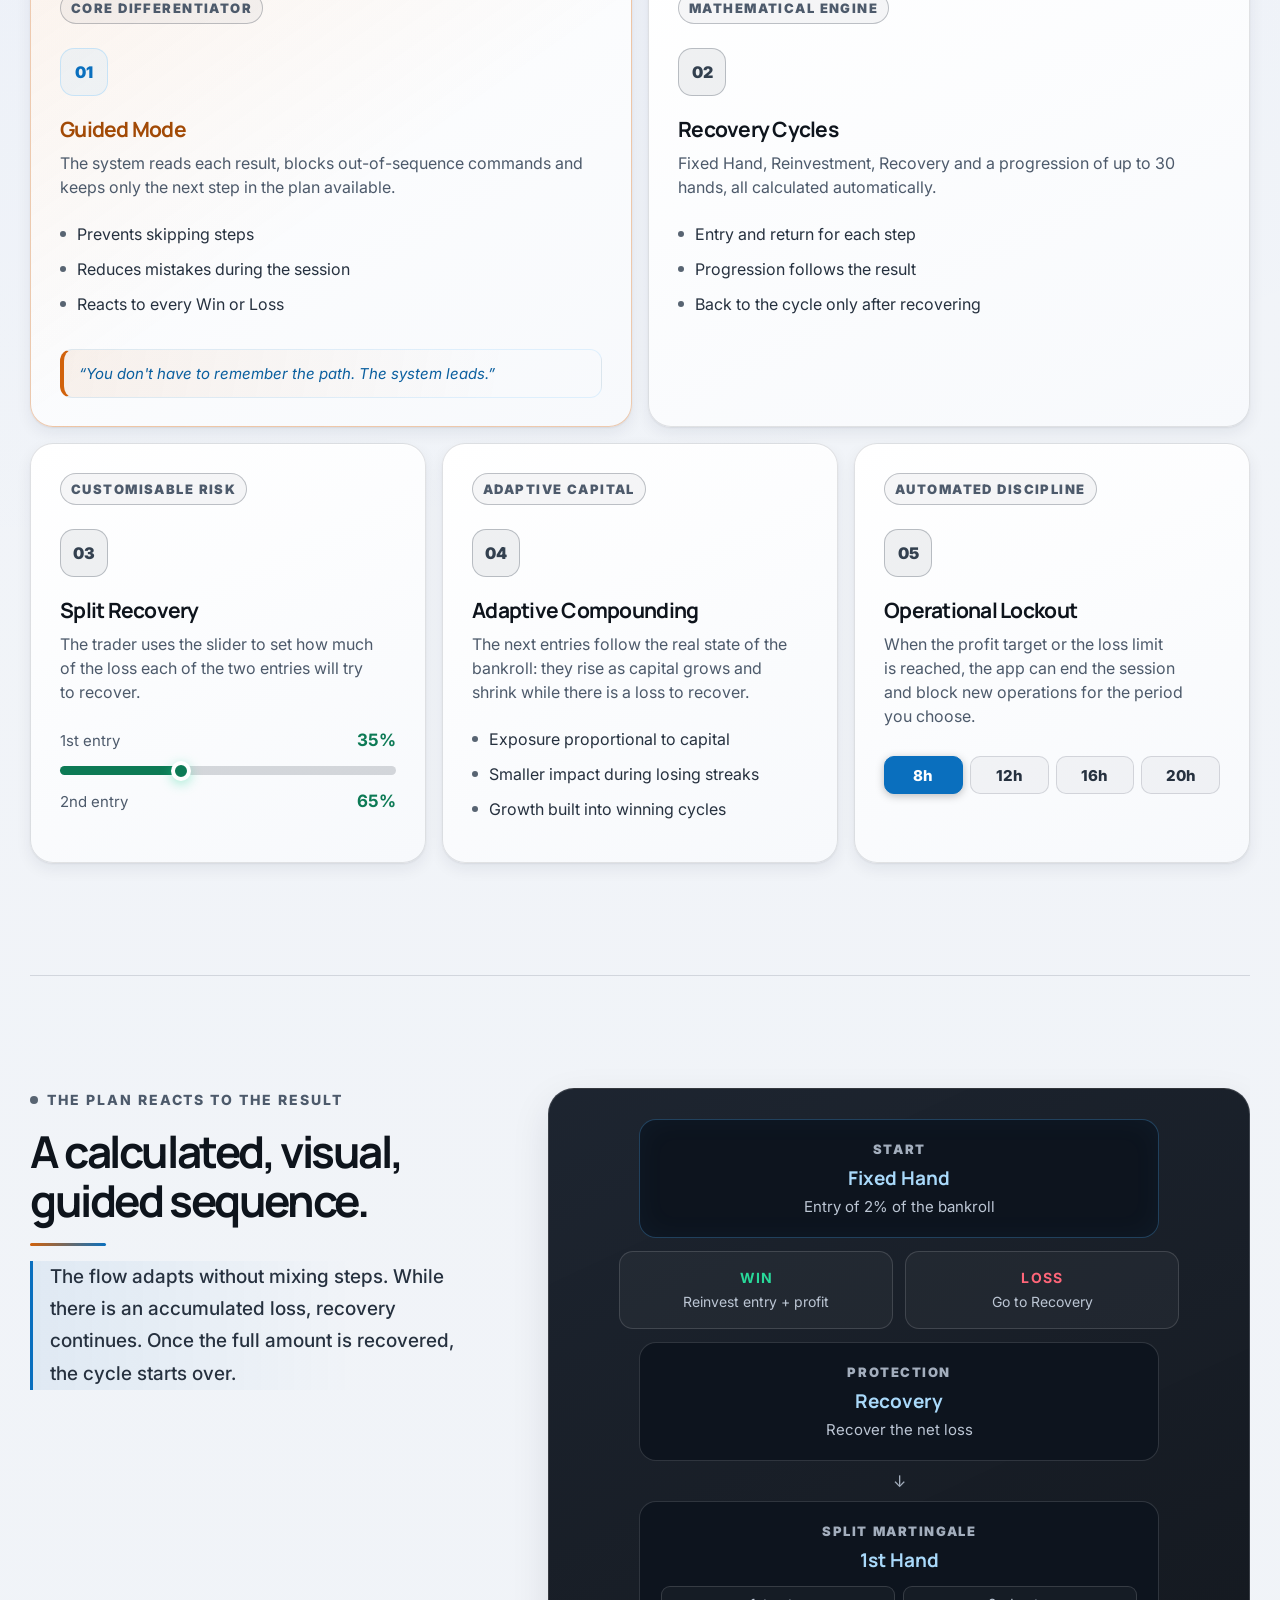
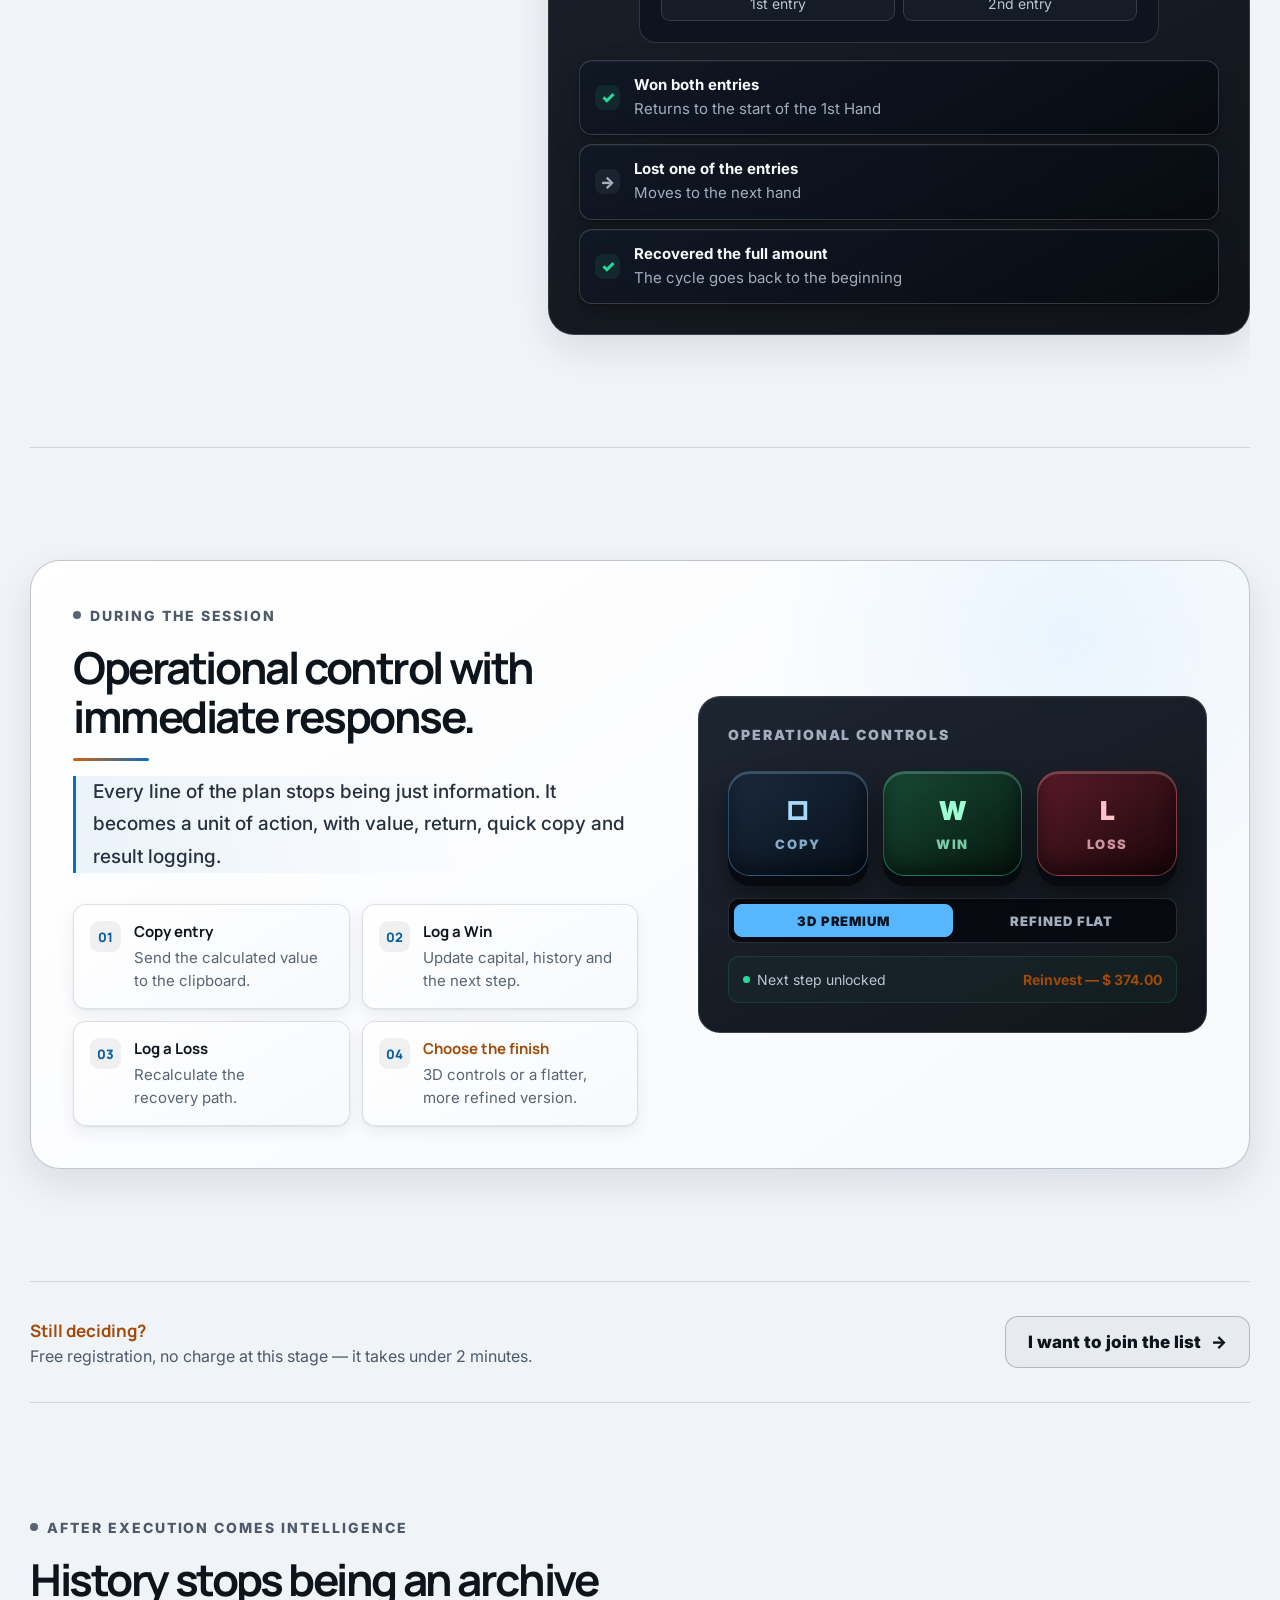
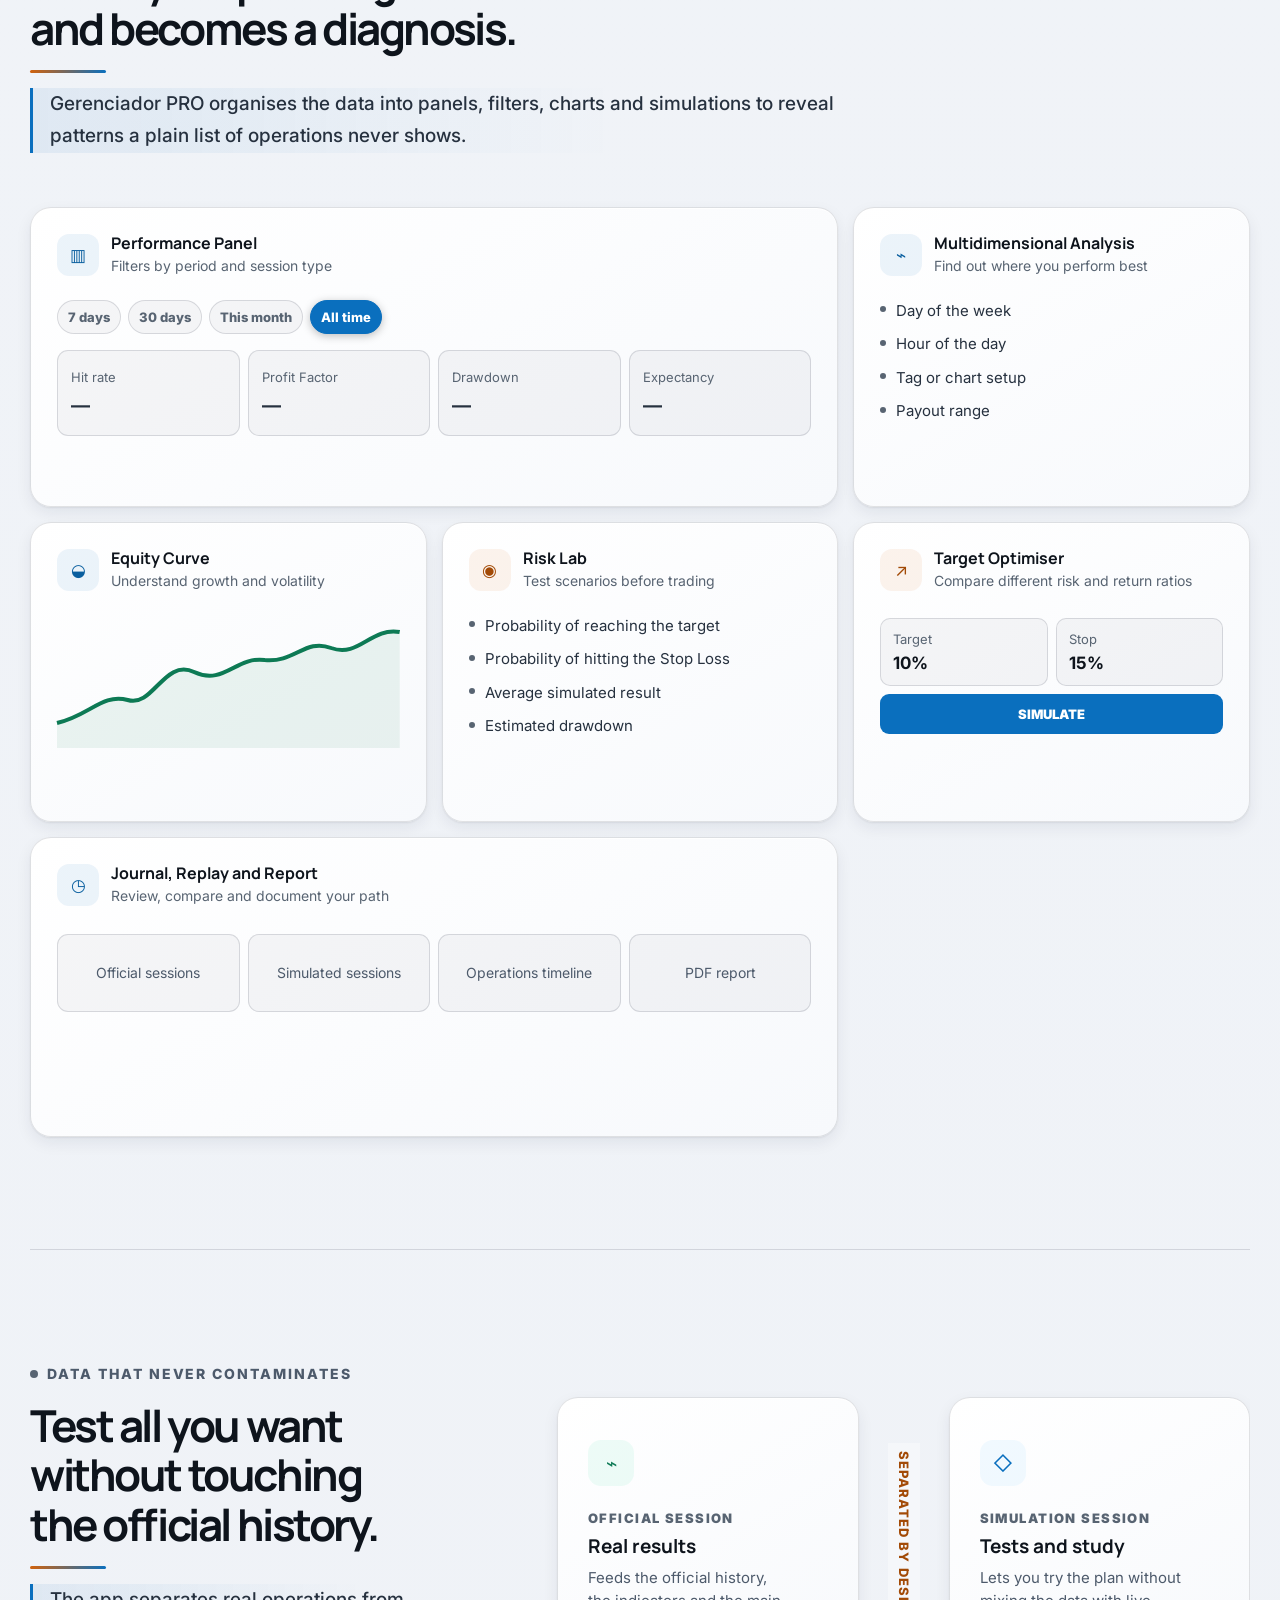
==== commit 06885284: "chore: refresh hero CSS cache" ====
--- a/index.html
+++ b/index.html
@@ -24,7 +24,7 @@
   <link rel="preconnect" href="https://fonts.googleapis.com">
   <link rel="preconnect" href="https://fonts.gstatic.com" crossorigin="">
   <link href="https://fonts.googleapis.com/css2?family=Inter:wght@400;500;600;700;800&amp;family=Manrope:wght@600;700;800&amp;display=swap" rel="stylesheet">
-  <link rel="stylesheet" href="styles.css?v=20260819-4">
+  <link rel="stylesheet" href="styles.css?v=20260819-5">
   <link rel="stylesheet" href="styles-cadastro-etapas.css?v=20260804-2">
   <script defer="" src="config.js?v=20260803-2"></script>
   <script defer="" src="script.js?v=20260819-1"></script>
--- a/styles.css
+++ b/styles.css
@@ -3682,7 +3682,10 @@
    parada; as ações continuam com a hierarquia original. */
 .hero h1 span {
   padding-inline: .06em;
+  color: var(--orange-2);
   background: linear-gradient(transparent 62%, var(--hook-marker-orange) 62%);
+  background-clip: border-box;
+  -webkit-background-clip: border-box;
   -webkit-box-decoration-break: clone;
   box-decoration-break: clone;
 }
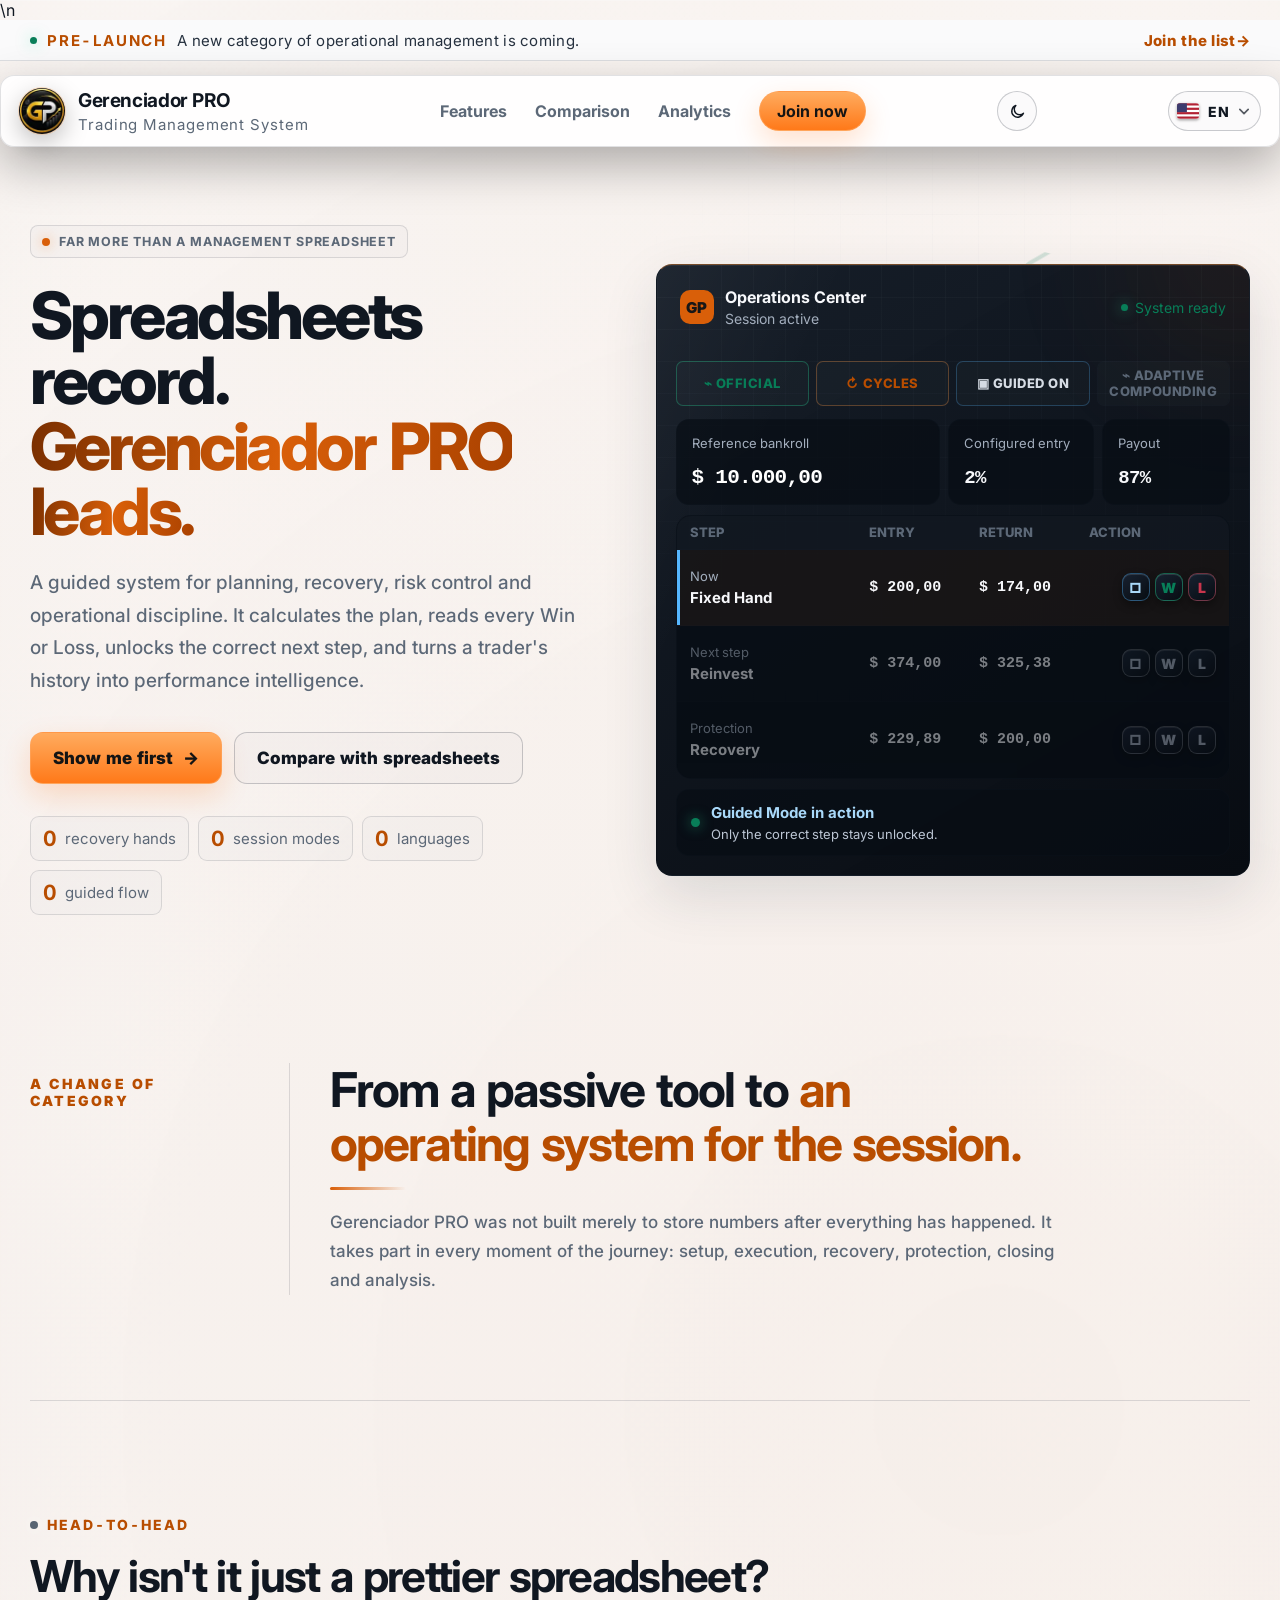
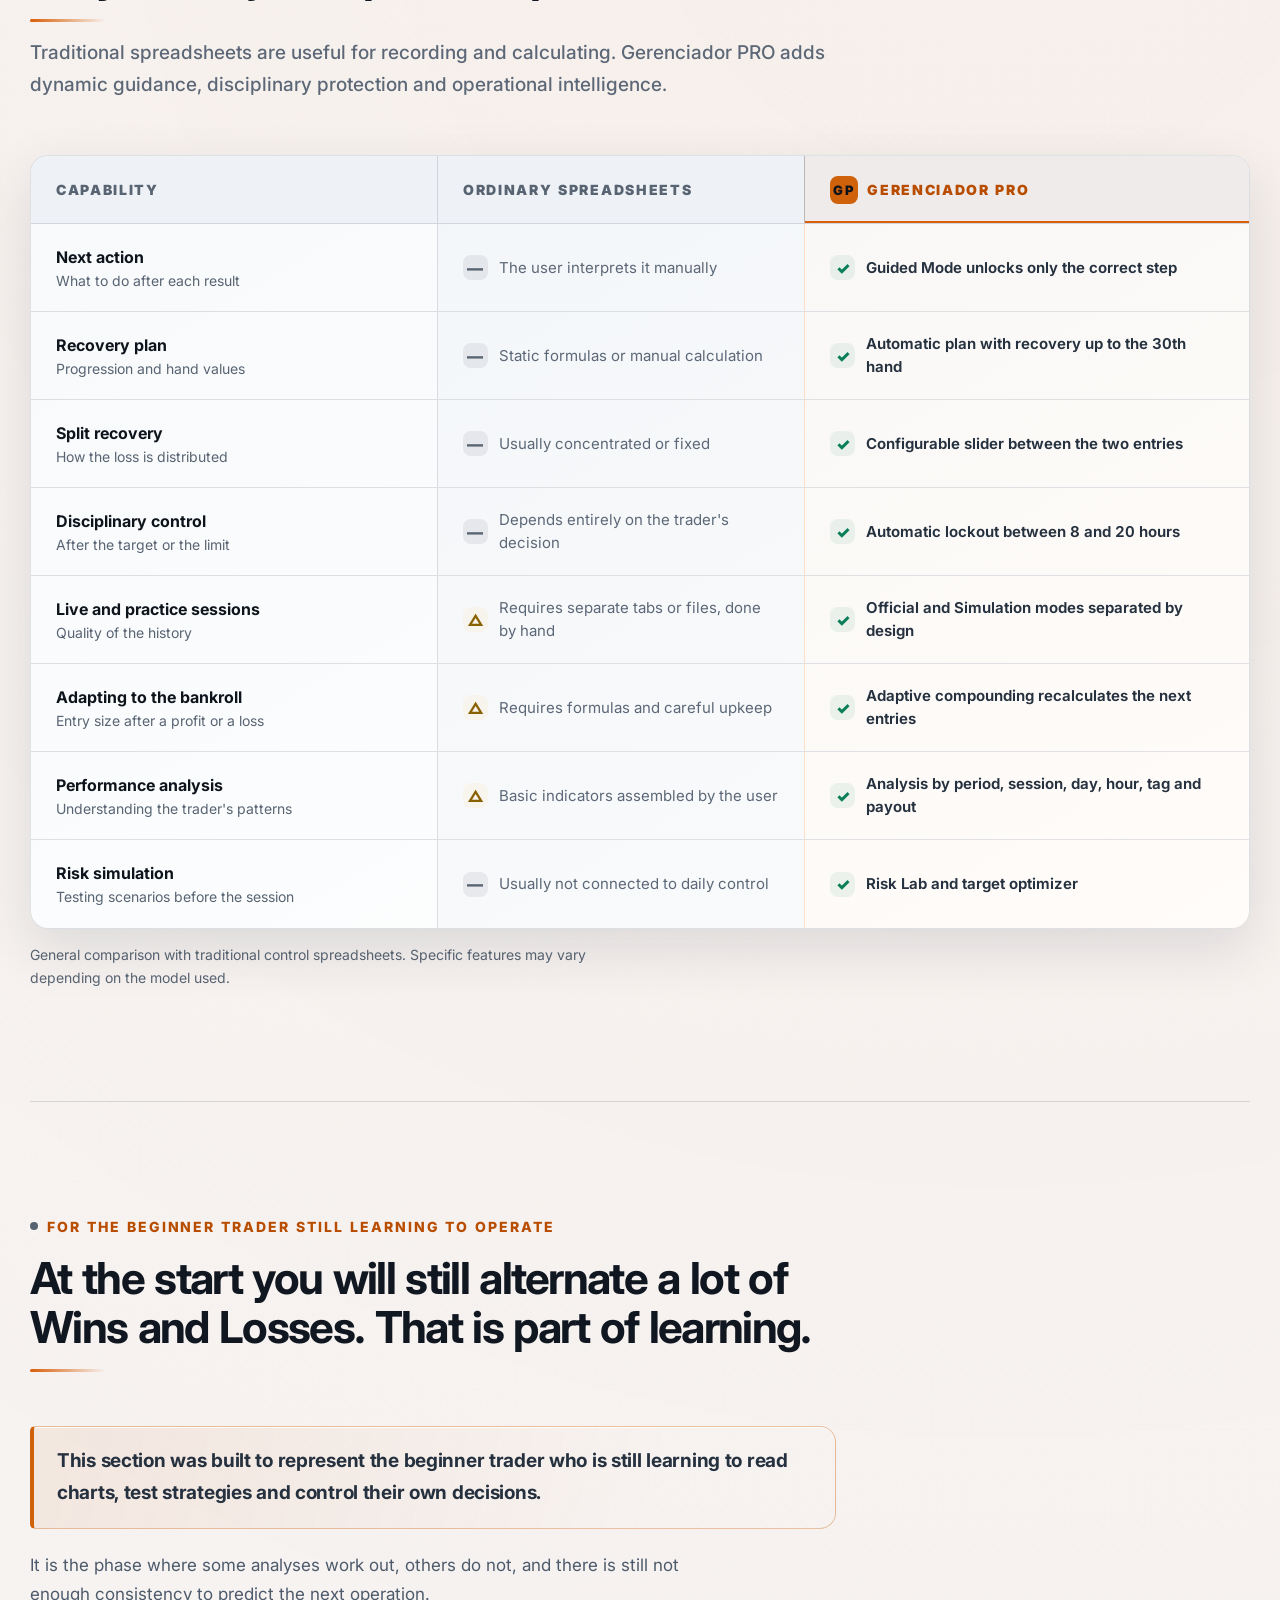
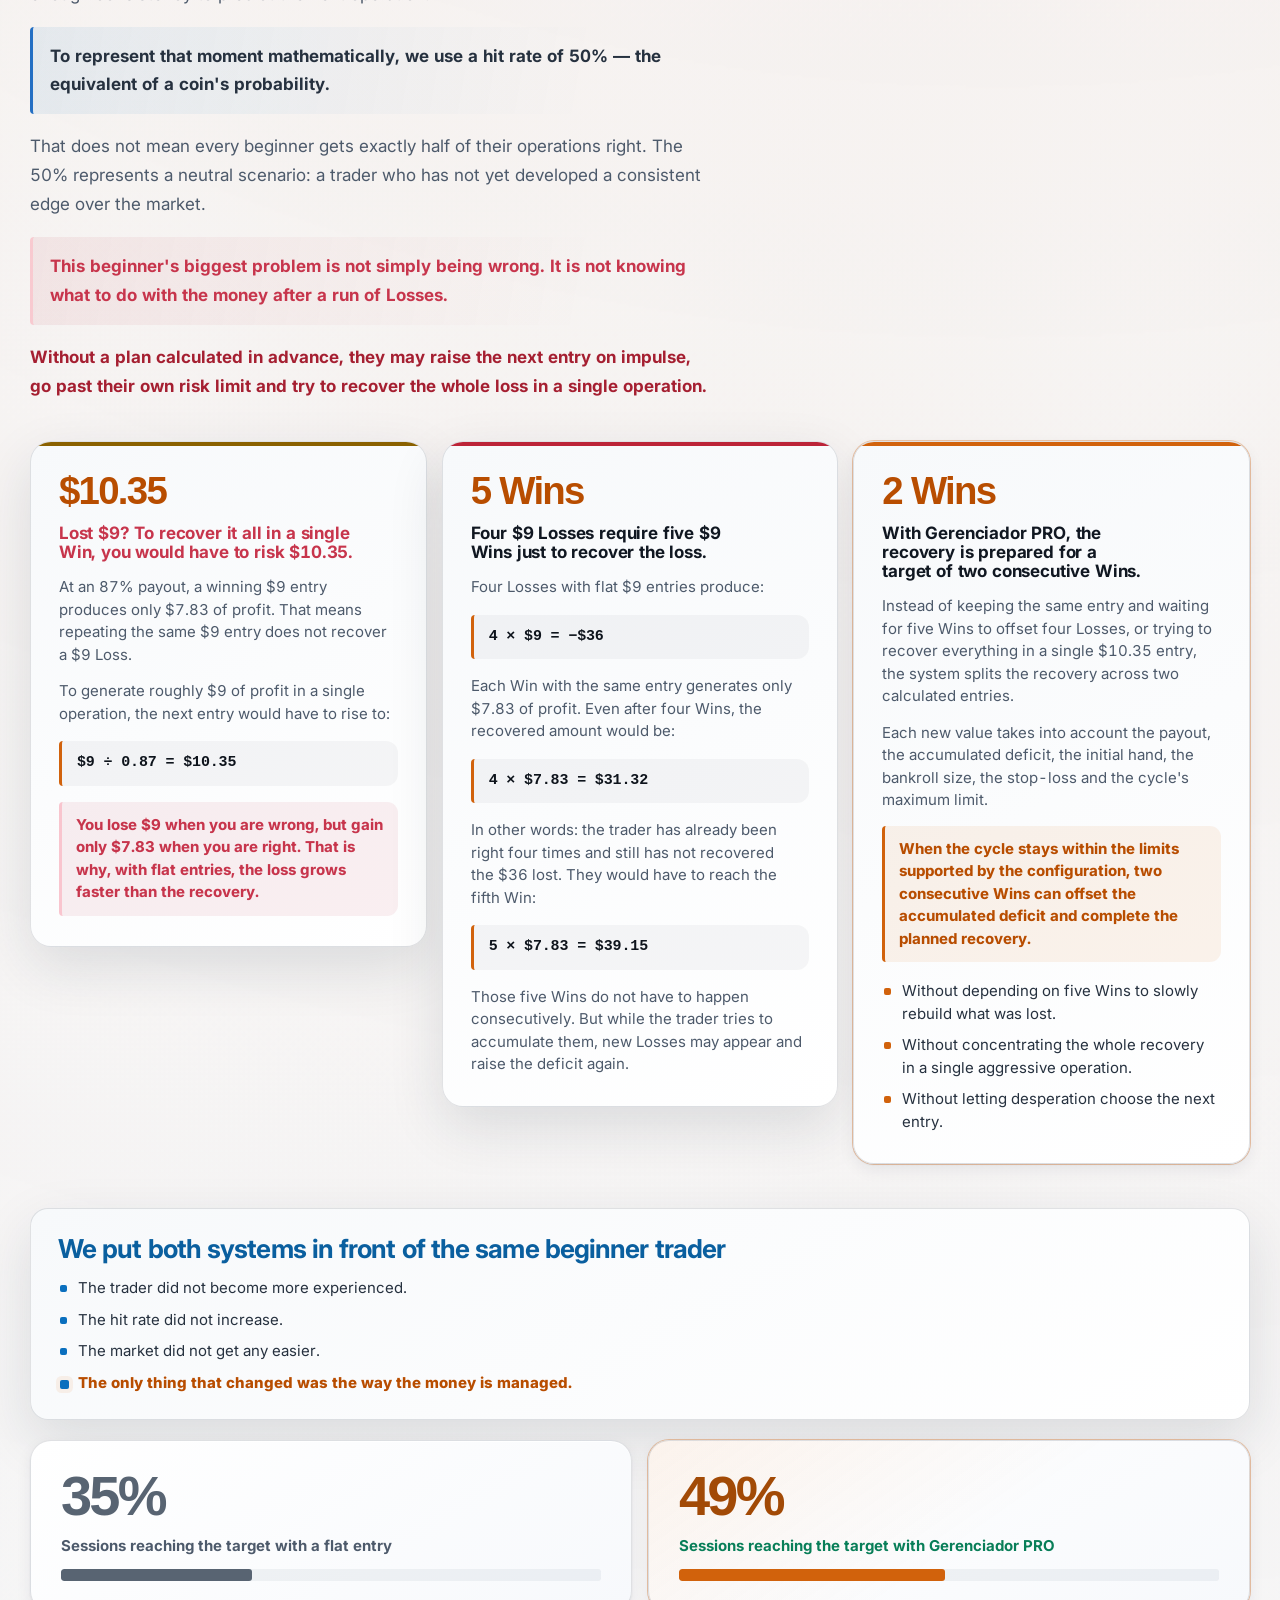
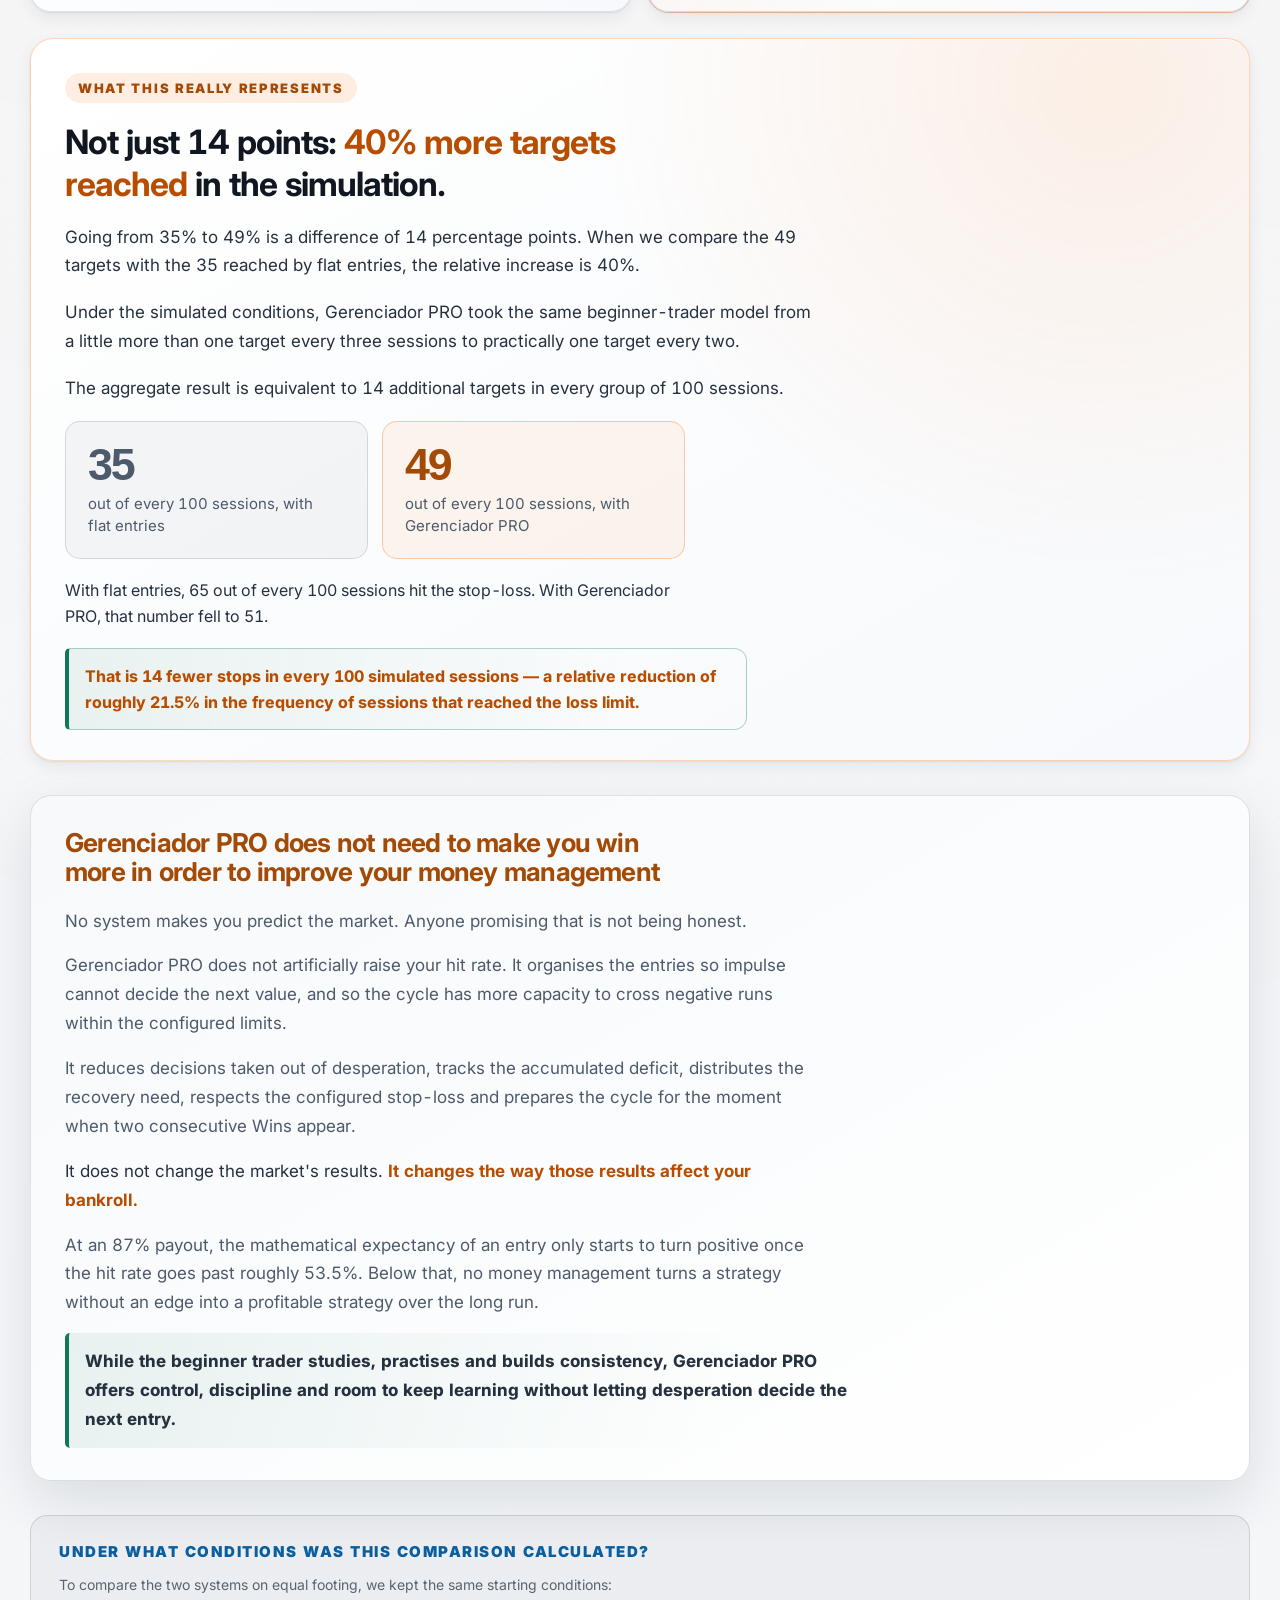
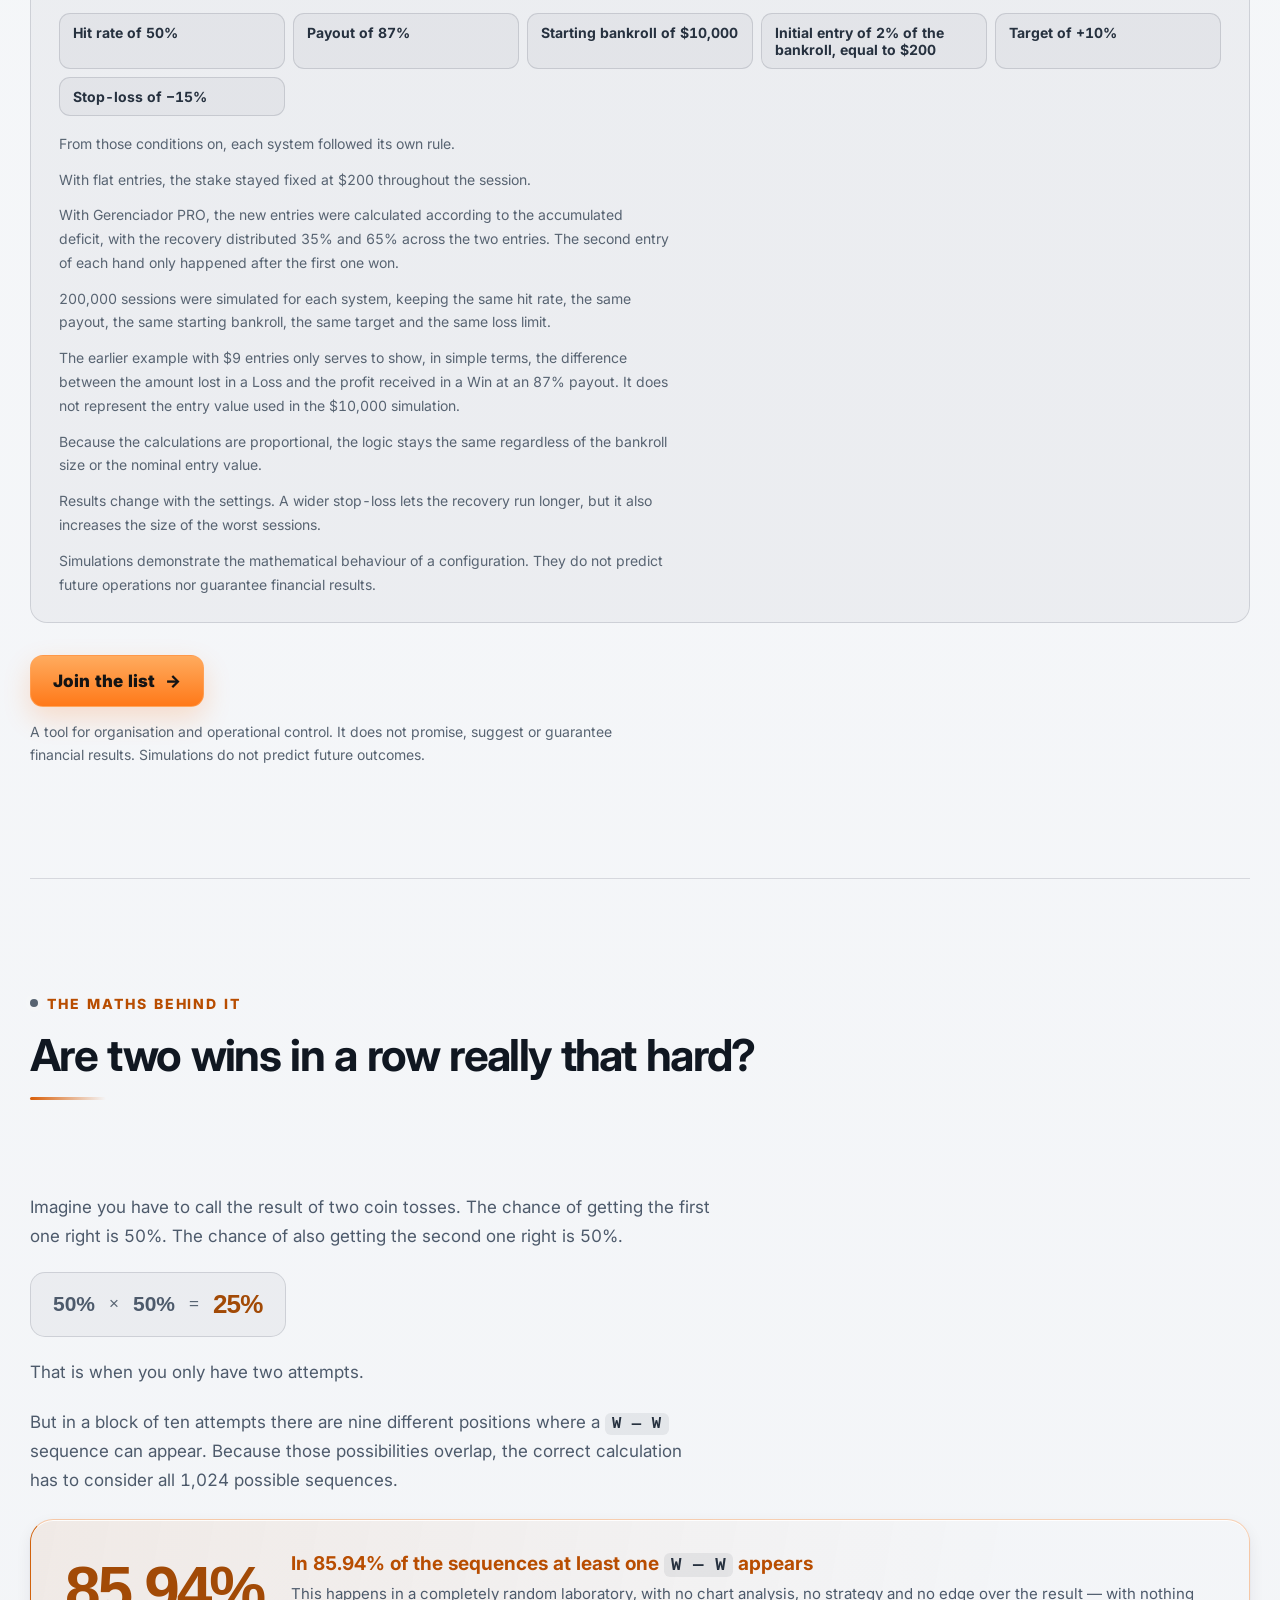
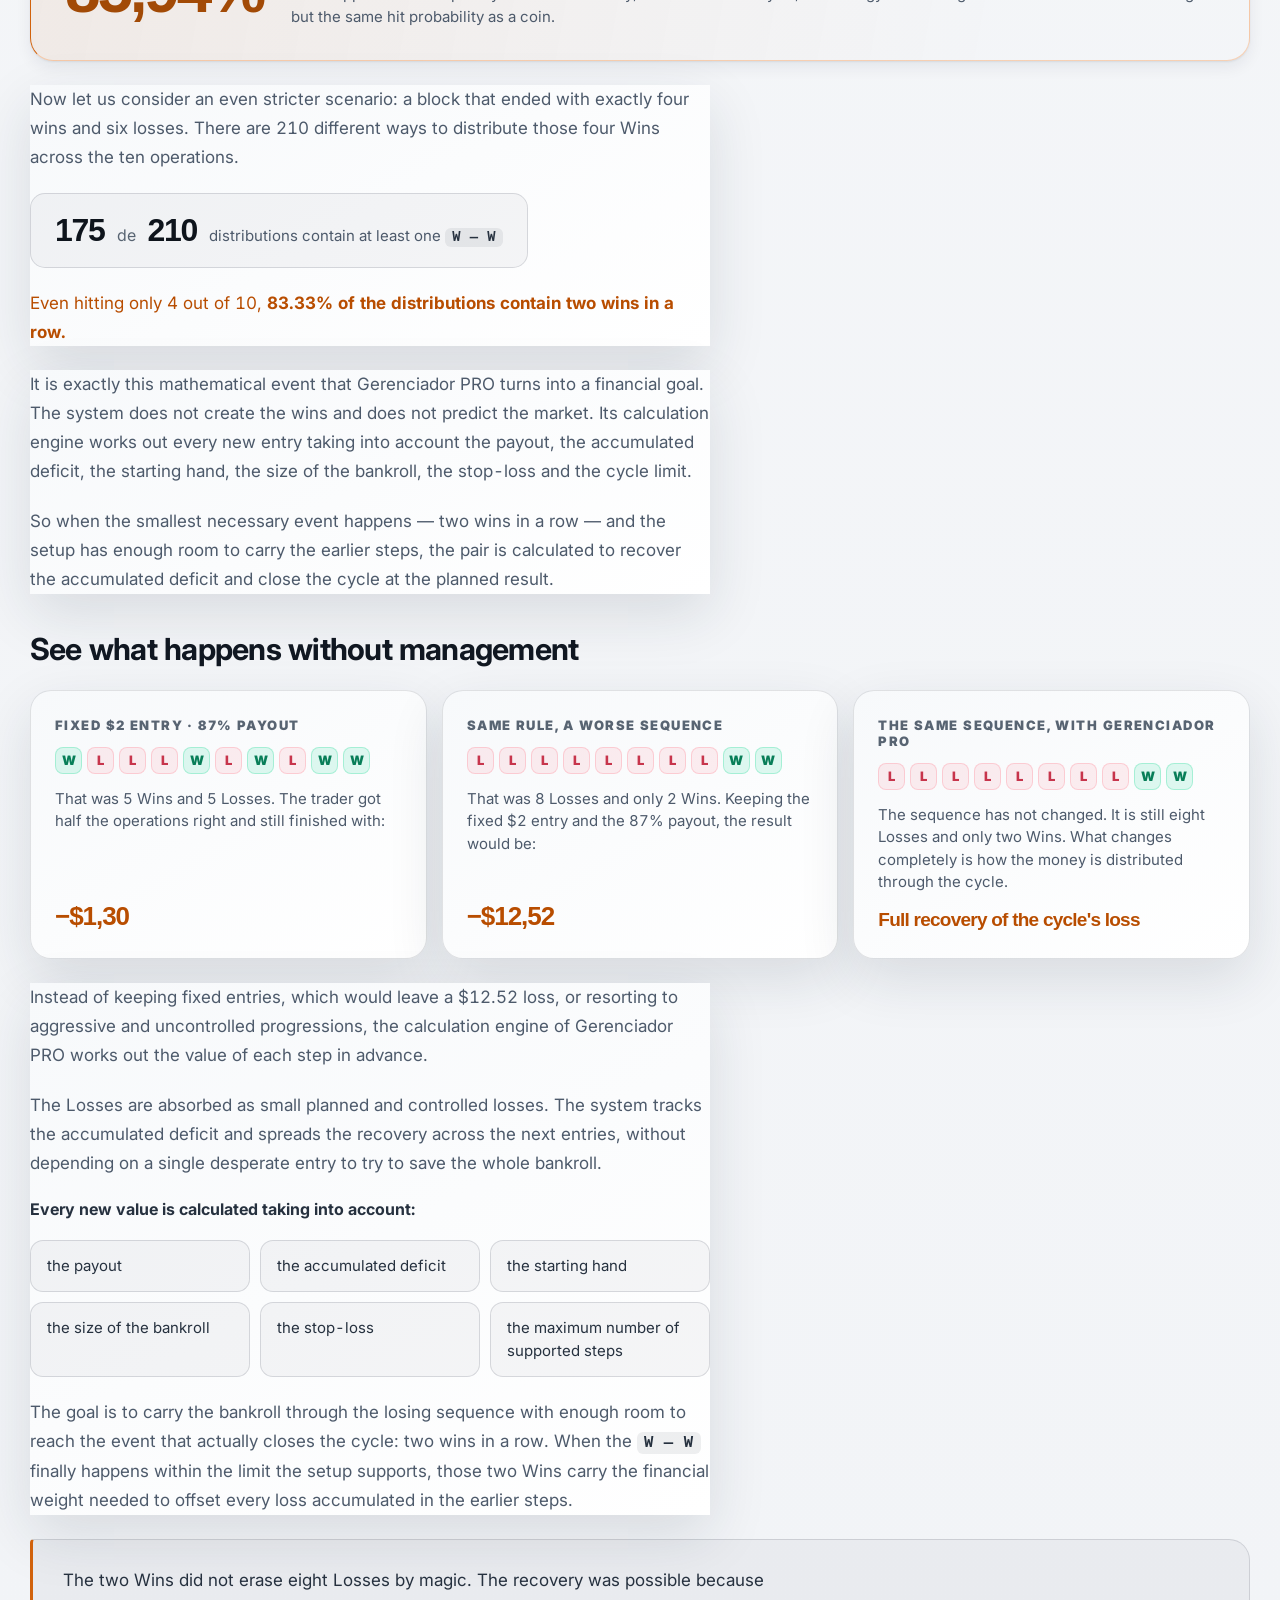
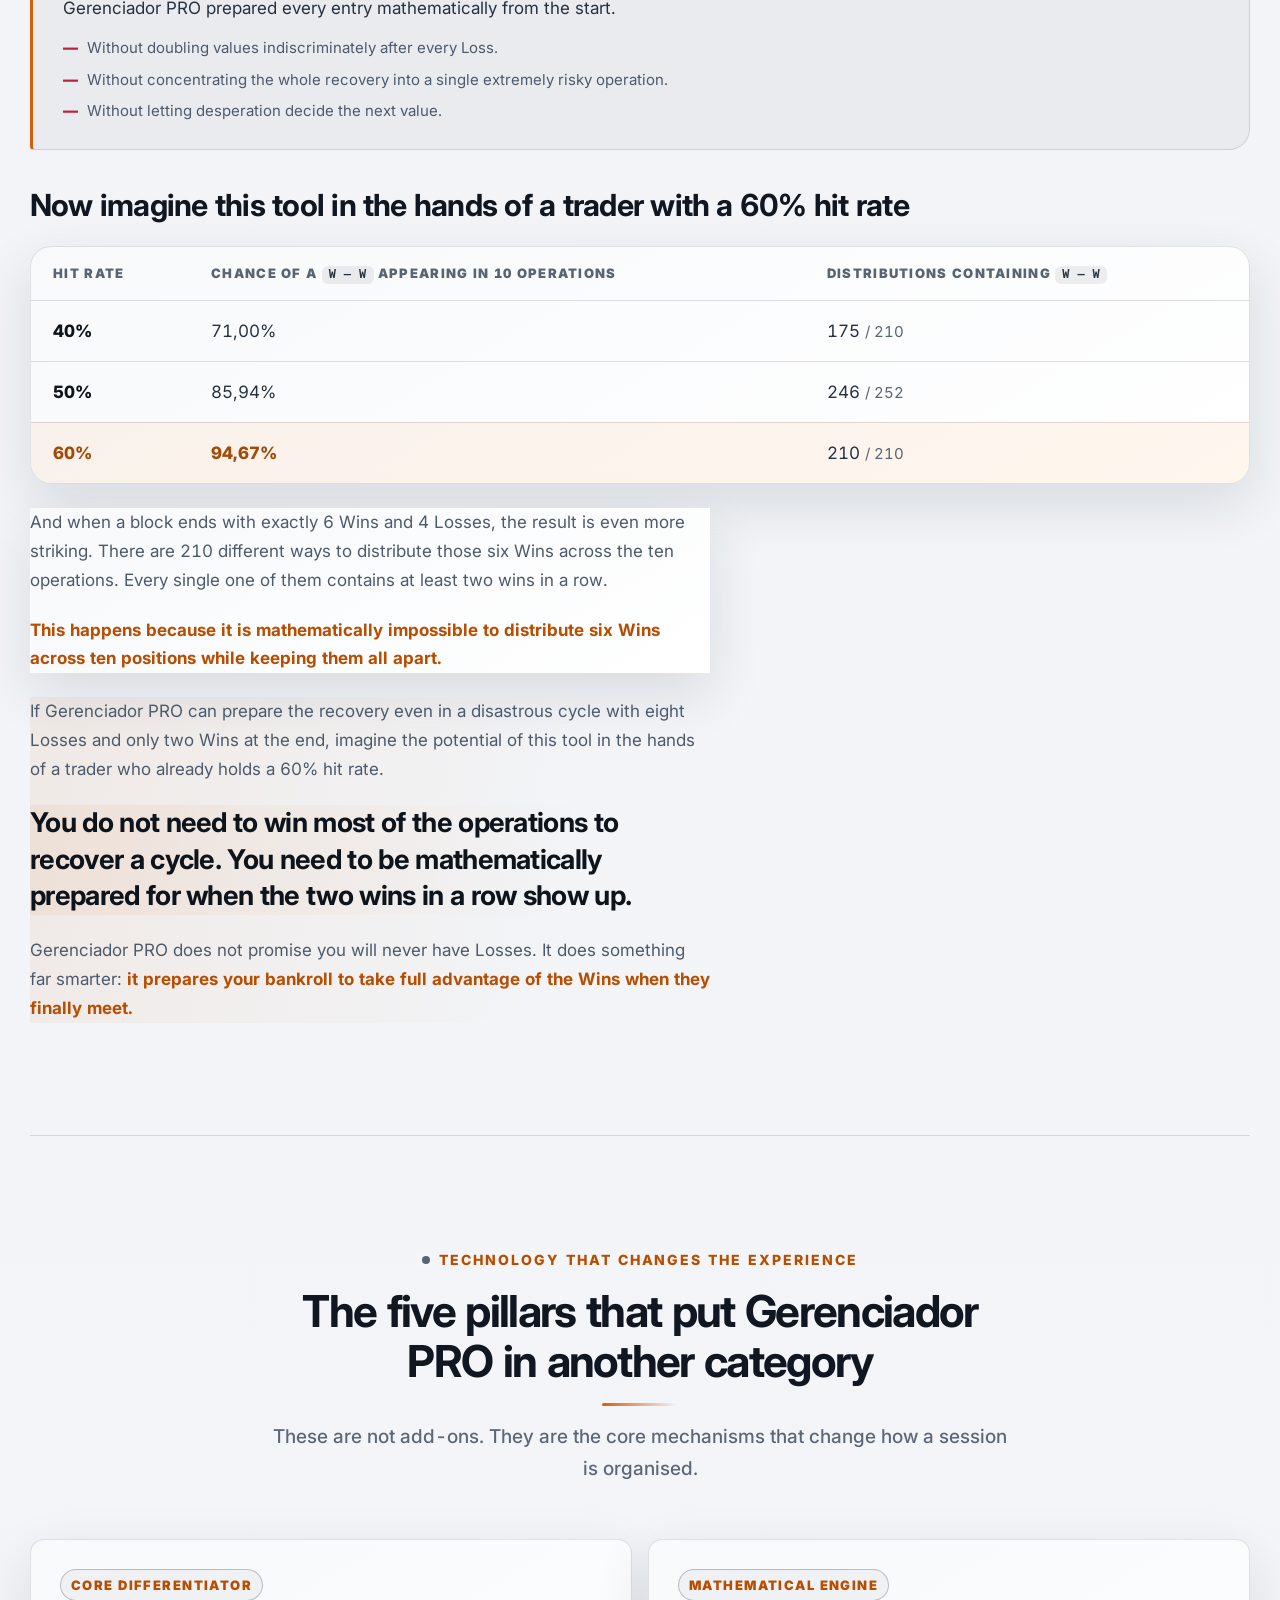
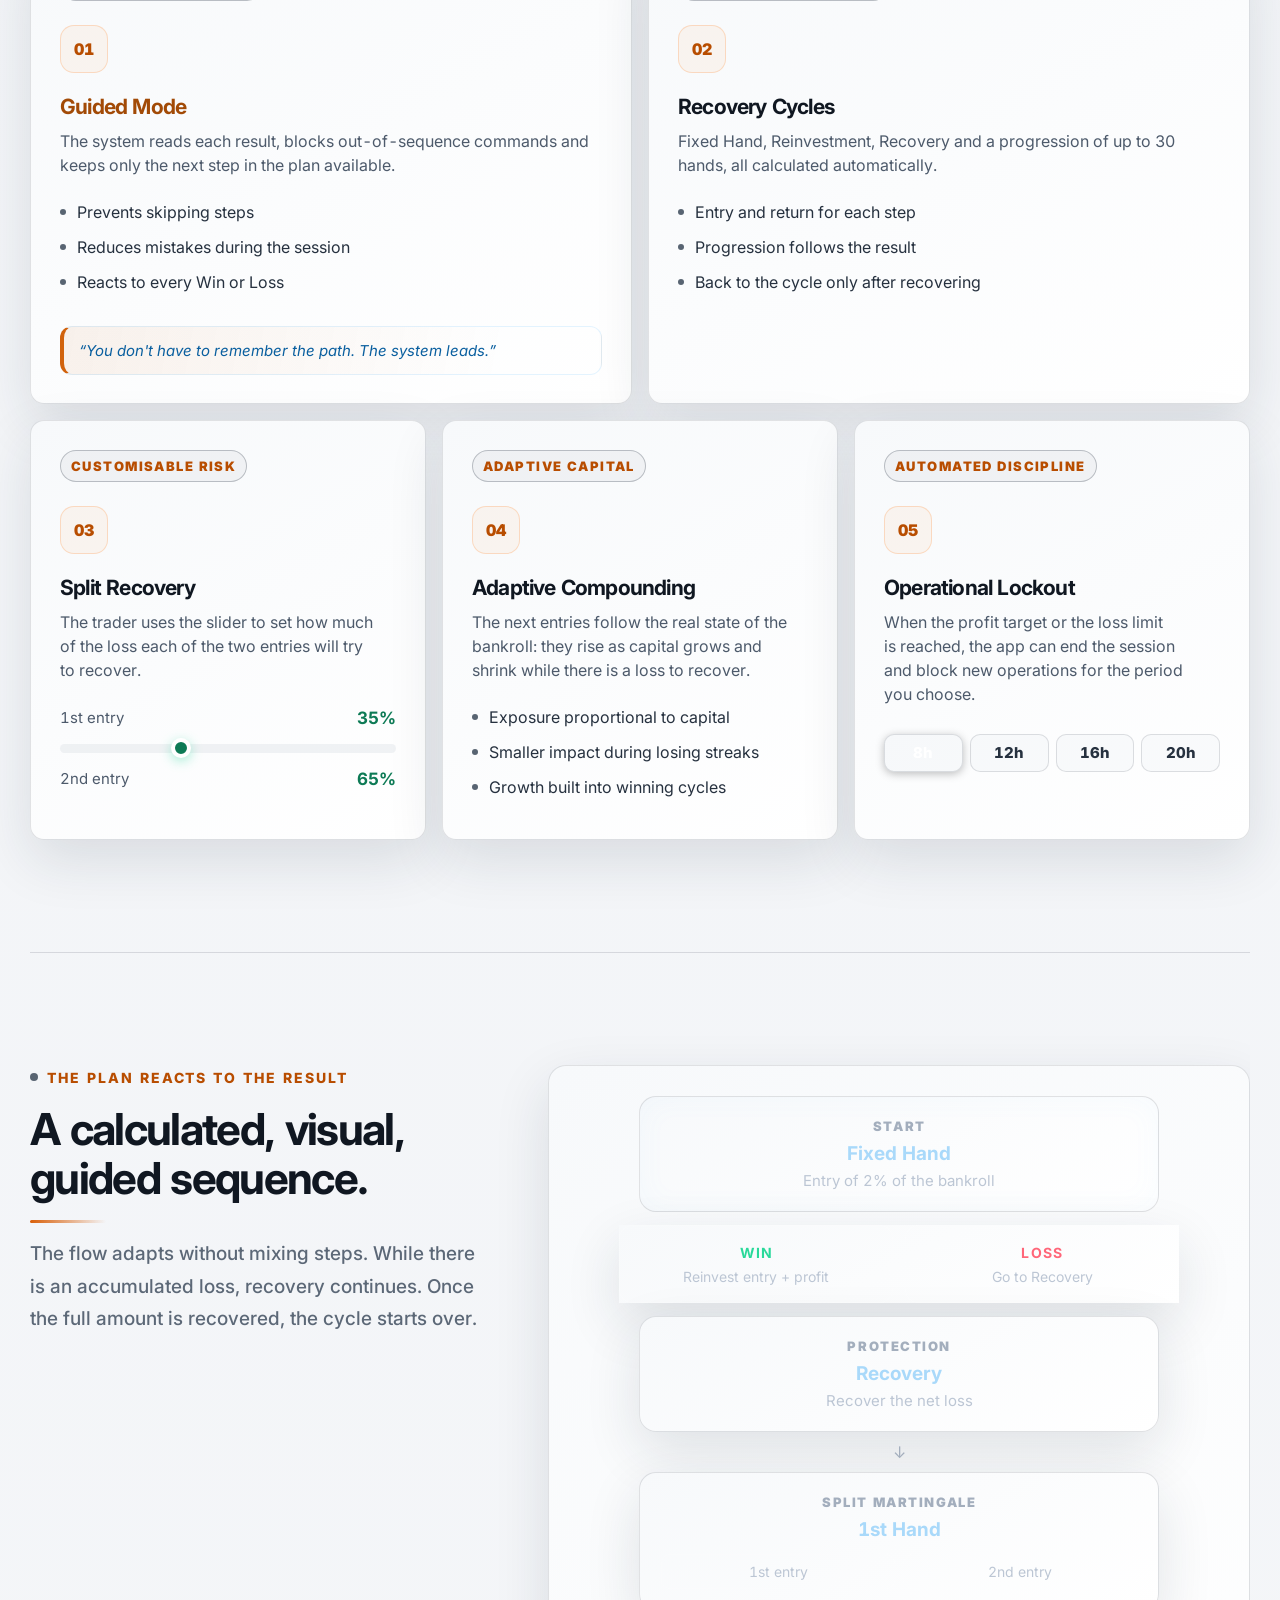
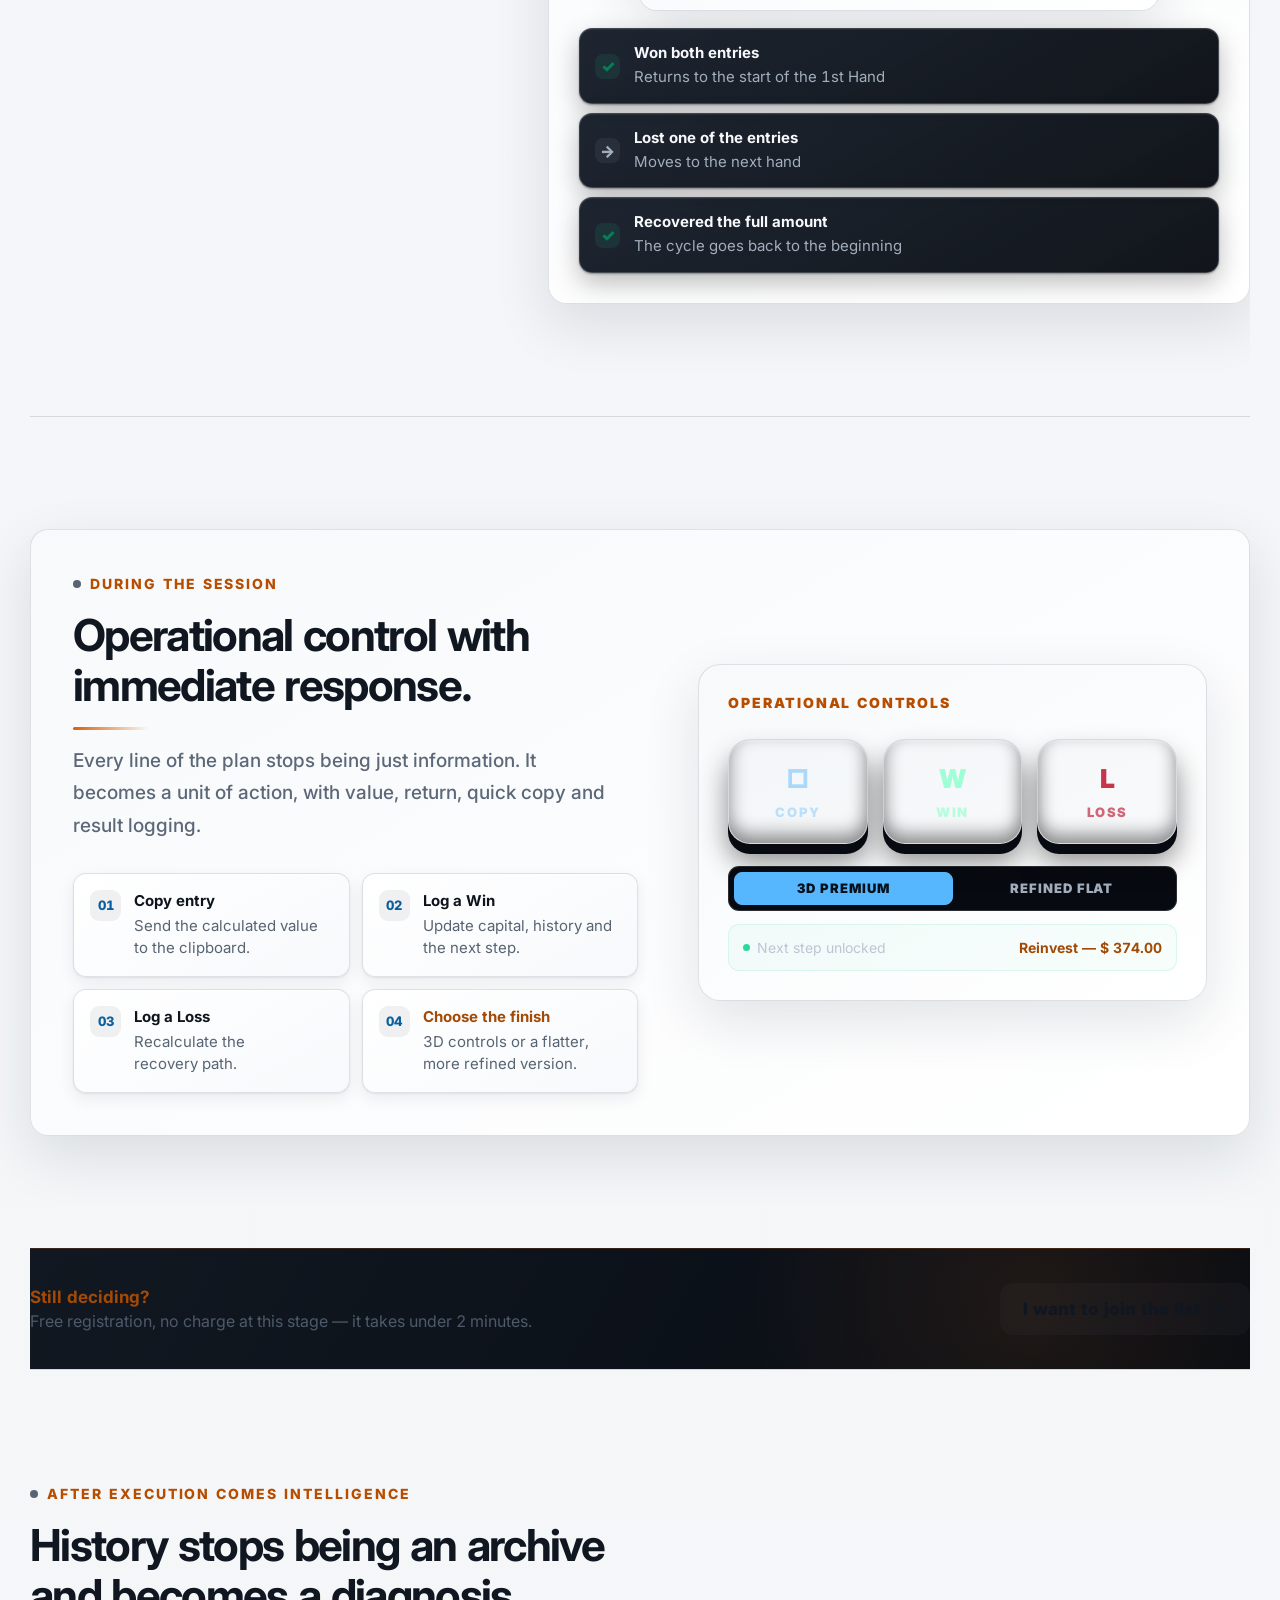
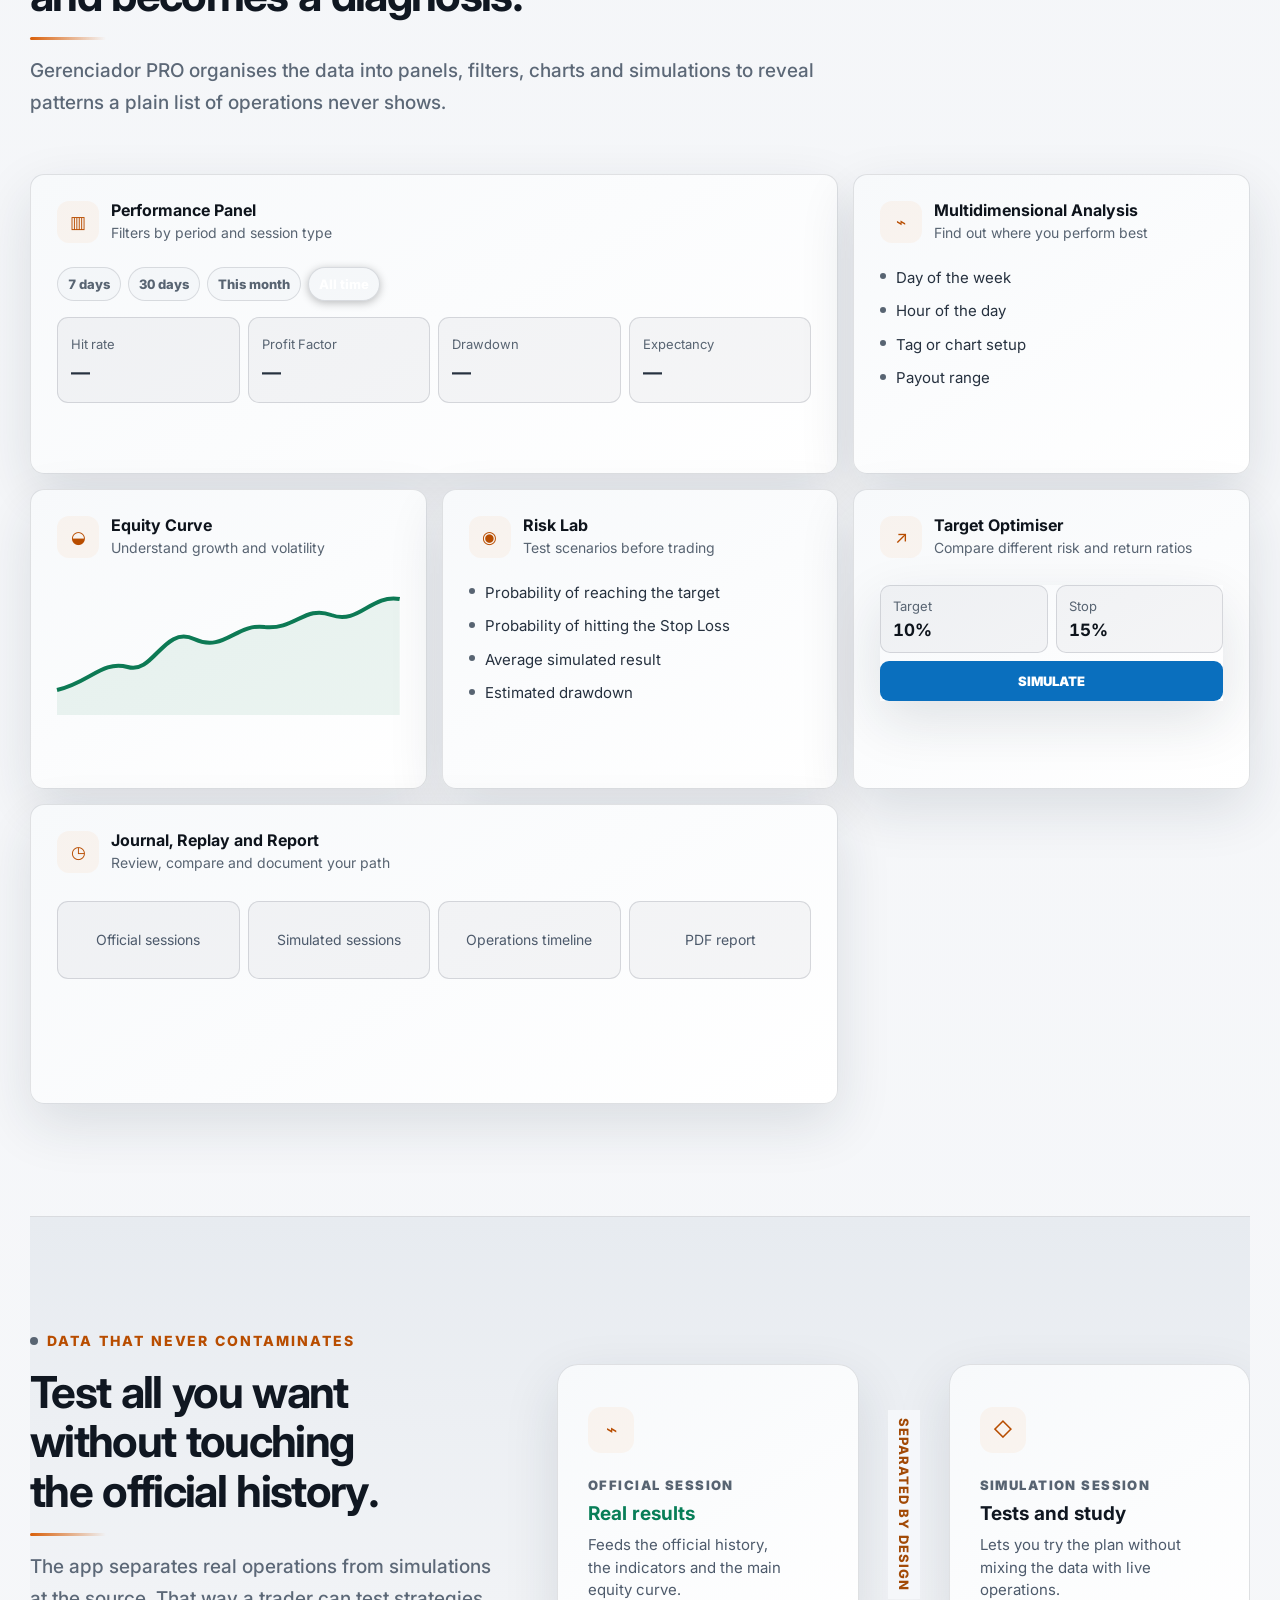
==== commit a8af8331: "style: apply trader product visual system" ====
--- a/index.html
+++ b/index.html
@@ -23,9 +23,9 @@
   <link rel="manifest" href="manifest.webmanifest">
   <link rel="preconnect" href="https://fonts.googleapis.com">
   <link rel="preconnect" href="https://fonts.gstatic.com" crossorigin="">
-  <link href="https://fonts.googleapis.com/css2?family=Inter:wght@400;500;600;700;800&amp;family=Manrope:wght@600;700;800&amp;display=swap" rel="stylesheet">
+  <link href="https://fonts.googleapis.com/css2?family=Inter:wght@400;500;600;700;800&amp;display=swap" rel="stylesheet">
   <link rel="stylesheet" href="styles.css?v=20260819-5">
-  <link rel="stylesheet" href="styles-cadastro-etapas.css?v=20260804-2">
+  <link rel="stylesheet" href="styles-cadastro-etapas.css?v=20260804-2">\n  <link rel="stylesheet" href="styles-trader-product.css?v=20260821-1">
   <script defer="" src="config.js?v=20260803-2"></script>
   <script defer="" src="script.js?v=20260819-1"></script>
   <script defer="" src="site.js?v=20260819-1"></script>
--- a/styles-trader-product.css
+++ b/styles-trader-product.css
@@ -0,0 +1,510 @@
+/* Gerenciador PRO — visual de produto para trading.
+   Camada estritamente visual: nenhum texto, chave i18n ou comportamento muda. */
+
+:root {
+  --trade-bg: #07090d;
+  --trade-bg-2: #0a0e14;
+  --trade-panel: #0f151e;
+  --trade-panel-2: #121b26;
+  --trade-line: rgba(164, 178, 196, .15);
+  --trade-line-strong: rgba(193, 204, 218, .24);
+  --trade-text: #f4f6f8;
+  --trade-muted: #929eae;
+  --trade-orange: #ff7a1a;
+  --trade-orange-2: #ff9a43;
+  --trade-green: #29d99a;
+  --trade-red: #ff6179;
+  --trade-blue: #5b9cff;
+  --trade-shadow: 0 26px 72px rgba(0, 0, 0, .42);
+}
+
+[data-tema="claro"] {
+  --trade-bg: #f2f4f7;
+  --trade-bg-2: #e9edf2;
+  --trade-panel: #ffffff;
+  --trade-panel-2: #f7f9fb;
+  --trade-line: rgba(23, 34, 49, .13);
+  --trade-line-strong: rgba(23, 34, 49, .22);
+  --trade-text: #101721;
+  --trade-muted: #5c6877;
+  --trade-orange: #d95f09;
+  --trade-orange-2: #b84d00;
+  --trade-green: #087e58;
+  --trade-red: #c7354c;
+  --trade-blue: #246fc3;
+  --trade-shadow: 0 20px 55px rgba(25, 38, 55, .12);
+}
+
+html { background: var(--trade-bg); }
+
+body {
+  color: var(--trade-text);
+  background:
+    radial-gradient(circle at 78% 7%, rgba(255, 122, 26, .075), transparent 24%),
+    radial-gradient(circle at 12% 40%, rgba(41, 217, 154, .035), transparent 24%),
+    linear-gradient(180deg, var(--trade-bg), var(--trade-bg-2) 46%, var(--trade-bg));
+  font-family: var(--fonte-idioma, Inter), Inter, Arial, sans-serif;
+  font-variant-numeric: tabular-nums;
+}
+
+[data-tema="claro"] body {
+  background:
+    radial-gradient(circle at 78% 7%, rgba(217, 95, 9, .07), transparent 24%),
+    linear-gradient(180deg, #fafbfc, var(--trade-bg) 48%, #f8f9fb);
+}
+
+.grid-overlay {
+  opacity: .32;
+  background-image:
+    linear-gradient(rgba(164, 178, 196, .045) 1px, transparent 1px),
+    linear-gradient(90deg, rgba(164, 178, 196, .045) 1px, transparent 1px);
+  background-size: 52px 52px;
+  mask-image: linear-gradient(to bottom, #000, transparent 67%);
+}
+
+.ambient-one { background: var(--trade-orange); opacity: .065; }
+.ambient-two { background: var(--trade-green); opacity: .035; }
+.reading-progress > span { background: linear-gradient(90deg, var(--trade-orange), var(--trade-green)); }
+
+.launch-bar {
+  min-height: 36px;
+  border-color: var(--trade-line);
+  background: rgba(6, 8, 12, .94);
+}
+[data-tema="claro"] .launch-bar { background: rgba(250, 251, 252, .94); }
+.launch-bar strong, .launch-bar a { color: var(--trade-orange-2); }
+.launch-pulse { background: var(--trade-green); box-shadow: 0 0 14px rgba(41, 217, 154, .52); }
+
+.site-header {
+  top: 10px;
+  min-height: 72px;
+  margin-top: 14px;
+  padding-inline: 18px;
+  border: 1px solid var(--trade-line);
+  border-radius: 14px;
+  background: rgba(8, 11, 16, .9);
+  box-shadow: 0 18px 48px rgba(0, 0, 0, .3), inset 0 1px rgba(255,255,255,.035);
+  backdrop-filter: blur(20px) saturate(125%);
+}
+[data-tema="claro"] .site-header { background: rgba(255, 255, 255, .9); }
+.brand-copy strong { color: var(--trade-text); }
+.brand-copy small, .header-nav > a { color: var(--trade-muted); }
+.header-nav > a:hover { color: var(--trade-text); }
+.brand-mark { box-shadow: 0 0 0 1px rgba(255, 154, 67, .28), 0 8px 25px rgba(0,0,0,.25); }
+
+.header-link,
+.button-primary,
+.submit-button,
+.floating-cta-btn {
+  color: #141414 !important;
+  border-color: rgba(255, 164, 91, .72) !important;
+  background: linear-gradient(180deg, #ffab5e, #ff7919) !important;
+  box-shadow: 0 11px 28px rgba(255, 111, 14, .2) !important;
+}
+.header-link:hover,
+.button-primary:hover,
+.submit-button:hover,
+.floating-cta-btn:hover { filter: brightness(1.06); transform: translateY(-1px); }
+
+.button-secondary,
+.tema-toggle,
+.lang-toggle {
+  color: var(--trade-text);
+  border-color: var(--trade-line-strong);
+  background: rgba(150, 166, 185, .045);
+}
+
+/* Hero: terminal escuro e hierarquia de produto, sem marca-texto editorial. */
+.hero {
+  isolation: isolate;
+  min-height: calc(100vh - 116px);
+  padding: 78px 0 106px;
+  grid-template-columns: minmax(0, .96fr) minmax(500px, 1.04fr);
+  gap: clamp(52px, 6vw, 88px);
+}
+
+.hero::before {
+  content: "";
+  position: absolute;
+  z-index: -2;
+  right: max(18px, calc((100vw - 1220px) / 2));
+  top: 76px;
+  width: min(50vw, 650px);
+  height: 560px;
+  border-radius: 28px;
+  background:
+    linear-gradient(rgba(172, 187, 204, .055) 1px, transparent 1px),
+    linear-gradient(90deg, rgba(172, 187, 204, .055) 1px, transparent 1px);
+  background-size: 46px 46px;
+  mask-image: radial-gradient(circle at center, #000, transparent 73%);
+}
+
+.hero::after {
+  content: "";
+  position: absolute;
+  z-index: -1;
+  right: max(40px, calc((100vw - 1180px) / 2));
+  top: 145px;
+  width: min(44vw, 590px);
+  height: 330px;
+  opacity: .16;
+  background: linear-gradient(150deg, transparent 49.5%, var(--trade-green) 49.8%, var(--trade-green) 50.2%, transparent 50.5%);
+  clip-path: polygon(0 78%, 12% 70%, 25% 76%, 38% 52%, 51% 58%, 66% 32%, 80% 38%, 100% 10%, 100% 100%, 0 100%);
+}
+
+.hero .eyebrow.brand {
+  width: fit-content;
+  min-height: 33px;
+  padding: 7px 11px;
+  color: var(--trade-muted);
+  border: 1px solid var(--trade-line);
+  border-radius: 8px;
+  background: rgba(143, 157, 175, .04);
+  font-size: .78rem;
+  font-weight: 720;
+  letter-spacing: .065em;
+  text-transform: uppercase;
+}
+.hero .eyebrow.brand i { background: var(--trade-orange); box-shadow: 0 0 12px rgba(255, 122, 26, .45); }
+
+.hero h1 {
+  margin: 25px 0 23px;
+  color: var(--trade-text);
+  font-family: var(--fonte-idioma, Inter), Inter, Arial, sans-serif;
+  font-size: clamp(3.25rem, 5.1vw, 5.2rem);
+  font-weight: 790;
+  line-height: 1;
+  letter-spacing: -.054em;
+}
+.hero h1 span {
+  padding: 0;
+  color: transparent;
+  background: linear-gradient(96deg, #fff0e2 0%, var(--trade-orange-2) 46%, #ff6b16 100%);
+  background-clip: text;
+  -webkit-background-clip: text;
+  -webkit-text-fill-color: transparent;
+  box-shadow: none;
+}
+[data-tema="claro"] .hero h1 span {
+  background: linear-gradient(96deg, #7a2f00 0%, var(--trade-orange) 52%, #a94100 100%);
+  background-clip: text;
+  -webkit-background-clip: text;
+}
+
+.hero-description {
+  max-width: 61ch;
+  padding: 0;
+  color: var(--trade-muted);
+  border: 0;
+  background: none;
+  font-weight: 480;
+  line-height: 1.72;
+}
+.hero-proof { gap: 9px; }
+.hero-proof span {
+  min-height: 42px;
+  padding: 9px 12px;
+  border: 1px solid var(--trade-line);
+  border-radius: 9px;
+  color: var(--trade-muted);
+  background: rgba(151, 164, 181, .035);
+}
+.hero-proof b { color: var(--trade-orange-2); font-family: Inter, sans-serif; }
+
+.command-center {
+  overflow: hidden;
+  border: 1px solid var(--trade-line-strong);
+  border-top-color: rgba(255, 154, 67, .44);
+  border-radius: 16px;
+  background: linear-gradient(150deg, rgba(19, 27, 38, .99), rgba(7, 11, 17, .995));
+  box-shadow: var(--trade-shadow), inset 0 1px rgba(255,255,255,.045);
+}
+.command-center::before {
+  content: "";
+  position: absolute;
+  inset: 0;
+  pointer-events: none;
+  background:
+    linear-gradient(rgba(172, 187, 204, .035) 1px, transparent 1px),
+    linear-gradient(90deg, rgba(172, 187, 204, .035) 1px, transparent 1px);
+  background-size: 32px 32px;
+  mask-image: linear-gradient(to bottom, #000, transparent 76%);
+}
+.command-glow { background: var(--trade-orange); opacity: .075; }
+.command-topbar { border-color: var(--trade-line); }
+.command-brand > span { color: #171717; background: var(--trade-orange); }
+.online-badge, .official-session, .guided-message { color: var(--trade-green); }
+.online-badge i, .guided-message i { background: var(--trade-green); box-shadow: 0 0 13px rgba(41,217,154,.52); }
+
+.status-chip {
+  color: var(--trade-muted);
+  border-color: var(--trade-line);
+  border-radius: 7px;
+  background: rgba(143, 158, 178, .035);
+}
+.status-chip.official { color: var(--trade-green); border-color: rgba(41,217,154,.3); }
+.status-chip.cycles { color: var(--trade-orange-2); border-color: rgba(255,154,67,.3); }
+.status-chip.guided { color: #d6dce4; }
+.status-chip.compound { color: var(--trade-muted); }
+
+.command-summary > div,
+.plan-preview,
+.plan-row,
+.guided-message {
+  border-color: var(--trade-line);
+  background: rgba(8, 13, 20, .7);
+}
+.command-summary strong,
+.plan-row > b { font-family: "SFMono-Regular", Consolas, "Liberation Mono", monospace; }
+.plan-head { color: var(--trade-muted); background: rgba(143, 157, 175, .055); }
+.plan-row.active { border-left-color: var(--trade-orange); background: rgba(255, 122, 26, .055); }
+.mini-actions .win { color: var(--trade-green); border-color: rgba(41,217,154,.4); }
+.mini-actions .loss { color: var(--trade-red); border-color: rgba(255,97,121,.4); }
+
+/* Seções longas: módulos densos de um produto, sem aparência de jornal. */
+.statement-section::before,
+.simulation-section::before,
+.operations-section::before,
+.global-section::before,
+.form-section::before {
+  content: "";
+  position: absolute;
+  inset: 0;
+  z-index: -1;
+  border-block: 1px solid rgba(163, 177, 195, .07);
+  background: linear-gradient(180deg, rgba(17, 23, 32, .62), rgba(8, 12, 18, .15));
+}
+[data-tema="claro"] .statement-section::before,
+[data-tema="claro"] .simulation-section::before,
+[data-tema="claro"] .operations-section::before,
+[data-tema="claro"] .global-section::before,
+[data-tema="claro"] .form-section::before { background: linear-gradient(180deg, rgba(229,233,239,.7), rgba(248,249,251,.25)); }
+
+.statement-section,
+.comparison-section,
+.simulation-section,
+.prova-section,
+.exclusive-section,
+.flow-section,
+.operations-section,
+.intelligence-section,
+.global-section,
+.boundaries-section,
+.compat-section,
+.participation-section,
+.form-section { position: relative; }
+
+.statement-label,
+.eyebrow,
+.mini-label,
+.showcase-label,
+.card-tag { color: var(--trade-orange-2); }
+
+.statement-copy h2,
+.section-heading h2,
+.flow-intro h2,
+.operations-copy h2,
+.separation-copy h2,
+.global-panel h2,
+.boundaries-copy h2,
+.form-intro h2,
+.exclusive-card h3,
+.intel-card h3,
+.participation-grid h3 {
+  color: var(--trade-text);
+  font-family: var(--fonte-idioma, Inter), Inter, Arial, sans-serif;
+  letter-spacing: -.038em;
+}
+
+.statement-copy h2::after,
+.section-heading h2::after,
+.flow-intro h2::after,
+.operations-copy h2::after,
+.separation-copy h2::after,
+.boundaries-copy h2::after,
+.form-intro h2::after { background: linear-gradient(90deg, var(--trade-orange), rgba(255,122,26,0)); }
+
+.statement-copy [data-i18n="statement.03"],
+.comparison-section [data-i18n="comparativo.03"],
+.exclusive-section [data-i18n="diferenciais.03"],
+.flow-section [data-i18n="fluxo.03"],
+.operations-section [data-i18n="operations.03"],
+.intelligence-section [data-i18n="inteligencia.03"],
+.separation-section [data-i18n="separation.03"],
+.compat-section [data-i18n="compat.03"],
+.participation-section [data-i18n="participacao.03"],
+.form-section [data-i18n="cadastro.03"] {
+  padding-left: 0;
+  color: var(--trade-muted);
+  border-left: 0;
+  background: none;
+  font-weight: 500;
+}
+
+.comparison-shell,
+.simulation-session,
+.prova-bloco,
+.exclusive-card,
+.flow-board,
+.operations-panel,
+.intel-card,
+.global-panel,
+.boundaries-grid > div,
+.compat-grid > article,
+.participation-grid > article,
+.form-shell,
+.seq-card,
+.prova-tabela-caixa,
+.prova-motor,
+.sim-motor,
+.sim-compara,
+.sim-passos > article,
+.flow-node,
+.flow-branch,
+.split-node,
+.session-cards > article,
+.optimizer-demo,
+.control-showcase {
+  border-color: var(--trade-line) !important;
+  background: linear-gradient(150deg, var(--trade-panel-2), var(--trade-panel)) !important;
+  box-shadow: var(--trade-shadow), inset 0 1px rgba(255,255,255,.025);
+}
+
+.comparison-shell,
+.simulation-session,
+.flow-board,
+.operations-panel,
+.global-panel,
+.form-shell { border-radius: 18px; overflow: hidden; }
+.exclusive-card, .intel-card, .compat-grid > article, .participation-grid > article { border-radius: 14px; }
+
+.comparison-header,
+.comparison-row,
+.plan-head,
+.journal-row,
+.sim-parametros,
+.sim-stat,
+.metric-grid > article,
+.global-stats > article { border-color: var(--trade-line) !important; }
+.comparison-row:hover, .journal-row:hover { background: rgba(255,255,255,.02); }
+.comparison-header .pro-head { color: var(--trade-orange-2); background: rgba(255,122,26,.055); box-shadow: inset 0 -2px var(--trade-orange); }
+.comparison-row .sheet-cell { color: var(--trade-muted); background: rgba(0,0,0,.08); }
+.comparison-row .pro-cell { border-left-color: rgba(255,122,26,.22); background: rgba(255,122,26,.025); }
+
+.check, .good, .positivo, .win { color: var(--trade-green) !important; }
+.bad, .negativo, .loss, .l { color: var(--trade-red) !important; }
+.pro-head, .pro-cell { color: var(--trade-text); }
+.sim-num, .sim-chave, .sim-resumo-alvo, .sim-compara-destaque, .sim-reducao { color: var(--trade-orange-2) !important; }
+.sim-ponto-neutro { border-color: var(--trade-blue) !important; }
+.sim-ponto-risco, .sim-passo-risco, .sim-resumo-risco { color: var(--trade-red) !important; border-color: rgba(255,97,121,.28) !important; }
+.sim-passo-alvo { border-color: rgba(255,122,26,.32) !important; }
+.sim-track, .split-track { background: rgba(147,160,178,.13) !important; }
+.sim-track > span, .split-range { background: linear-gradient(90deg, var(--trade-orange), var(--trade-green)) !important; }
+
+.seq-fichas span,
+.sheet-cell,
+.showcase-buttons button,
+.filter-pills button,
+.lock-options button {
+  border-color: var(--trade-line) !important;
+  background: rgba(145, 160, 179, .045) !important;
+}
+.seq-fichas .w, .showcase-buttons .good { color: var(--trade-green) !important; }
+.seq-fichas .l, .showcase-buttons .bad { color: var(--trade-red) !important; }
+.metric-grid strong, .global-stats strong, .participation-number, .seq-valor, .prova-destaque, .prova-remate { color: var(--trade-orange-2) !important; }
+
+.exclusive-icon,
+.intel-icon,
+.session-icon,
+.guided-icon,
+.tab-icon {
+  color: var(--trade-orange-2) !important;
+  border-color: rgba(255,122,26,.22) !important;
+  background: rgba(255,122,26,.055) !important;
+}
+.flow-branch.win-branch, .official-session { border-color: rgba(41,217,154,.28) !important; background: rgba(41,217,154,.045) !important; }
+.flow-branch.loss-branch { border-color: rgba(255,97,121,.28) !important; background: rgba(255,97,121,.045) !important; }
+
+.cta-strip {
+  border-block-color: rgba(255,122,26,.17);
+  background: radial-gradient(circle at 82% 45%, rgba(255,122,26,.09), transparent 28%), linear-gradient(120deg, #111821, #080c12);
+}
+.separation-section {
+  border-block: 1px solid var(--trade-line);
+  background: radial-gradient(circle at 82% 40%, rgba(41,217,154,.06), transparent 26%), linear-gradient(180deg, #0b1119, #070b11);
+}
+[data-tema="claro"] .separation-section { background: linear-gradient(180deg, #e7ebf0, #f6f7f9); }
+
+.field input,
+.field select,
+.field textarea {
+  color: var(--trade-text) !important;
+  border-color: var(--trade-line) !important;
+  background: rgba(7, 11, 17, .72) !important;
+}
+[data-tema="claro"] .field input,
+[data-tema="claro"] .field select,
+[data-tema="claro"] .field textarea { background: #fff !important; }
+.field input:focus,
+.field select:focus,
+.field textarea:focus { border-color: var(--trade-orange) !important; box-shadow: 0 0 0 3px rgba(255,122,26,.1) !important; }
+.step-dot.active { color: #151515 !important; background: var(--trade-orange) !important; }
+.step-dot.done { color: #101512 !important; background: var(--trade-green) !important; }
+.interest-tab.active { border-color: var(--trade-orange) !important; background: rgba(255,122,26,.07) !important; }
+.secure-badge { color: var(--trade-green); }
+
+.hero h1 span,
+.statement-copy h2 span,
+.sim-frase strong,
+.sim-motor .sim-remate strong,
+#prova .prova-remate strong,
+#prova .prova-frase strong,
+#prova .prova-fecho strong {
+  box-shadow: none !important;
+  text-decoration: none !important;
+}
+.statement-copy h2 span,
+.sim-frase strong,
+.sim-motor .sim-remate strong,
+#prova .prova-remate strong,
+#prova .prova-frase strong,
+#prova .prova-fecho strong {
+  padding: 0;
+  color: var(--trade-orange-2);
+  background: none;
+}
+
+.final-disclaimer, footer {
+  border-color: var(--trade-line);
+  background: rgba(5, 8, 12, .9);
+}
+[data-tema="claro"] .final-disclaimer,
+[data-tema="claro"] footer { background: rgba(236,239,243,.92); }
+
+@media (max-width: 920px) {
+  .hero { grid-template-columns: 1fr; min-height: auto; padding-top: 62px; }
+  .hero::before, .hero::after { display: none; }
+  .hero-copy { max-width: 760px; }
+  .command-center { width: min(100%, 660px); margin-inline: auto; }
+}
+
+@media (max-width: 640px) {
+  .site-header { top: 6px; min-height: 62px; margin-top: 8px; padding-inline: 11px; border-radius: 11px; }
+  .brand-mark { width: 38px; height: 38px; }
+  .hero { padding: 48px 0 74px; }
+  .hero h1 { font-size: clamp(2.65rem, 12vw, 3.55rem); }
+  .hero-description { font-size: 1rem; }
+  .hero-actions { display: grid; }
+  .hero .button { width: 100%; }
+  .command-center { border-radius: 13px; }
+  .comparison-shell,
+  .simulation-session,
+  .flow-board,
+  .operations-panel,
+  .global-panel,
+  .form-shell { border-radius: 13px; }
+}
+
+@media (prefers-reduced-motion: reduce) {
+  .launch-pulse { animation: none; }
+}
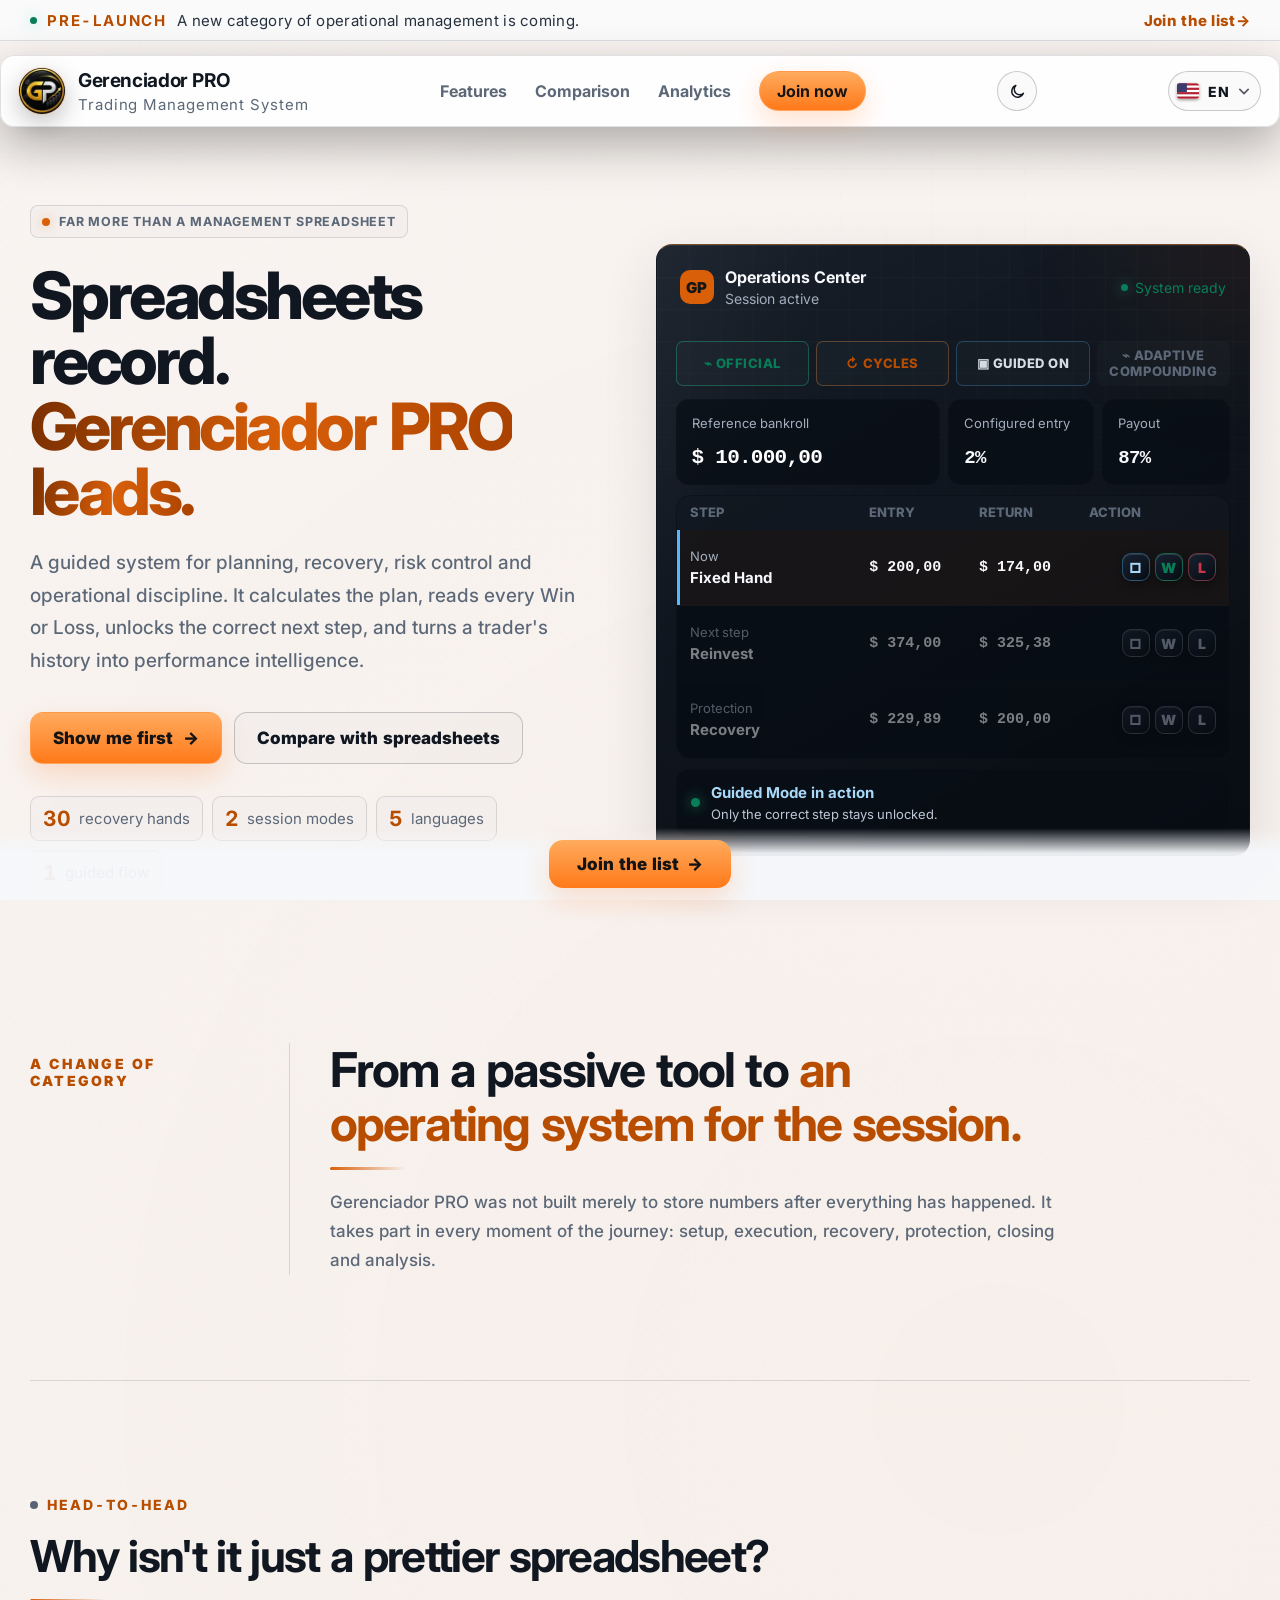
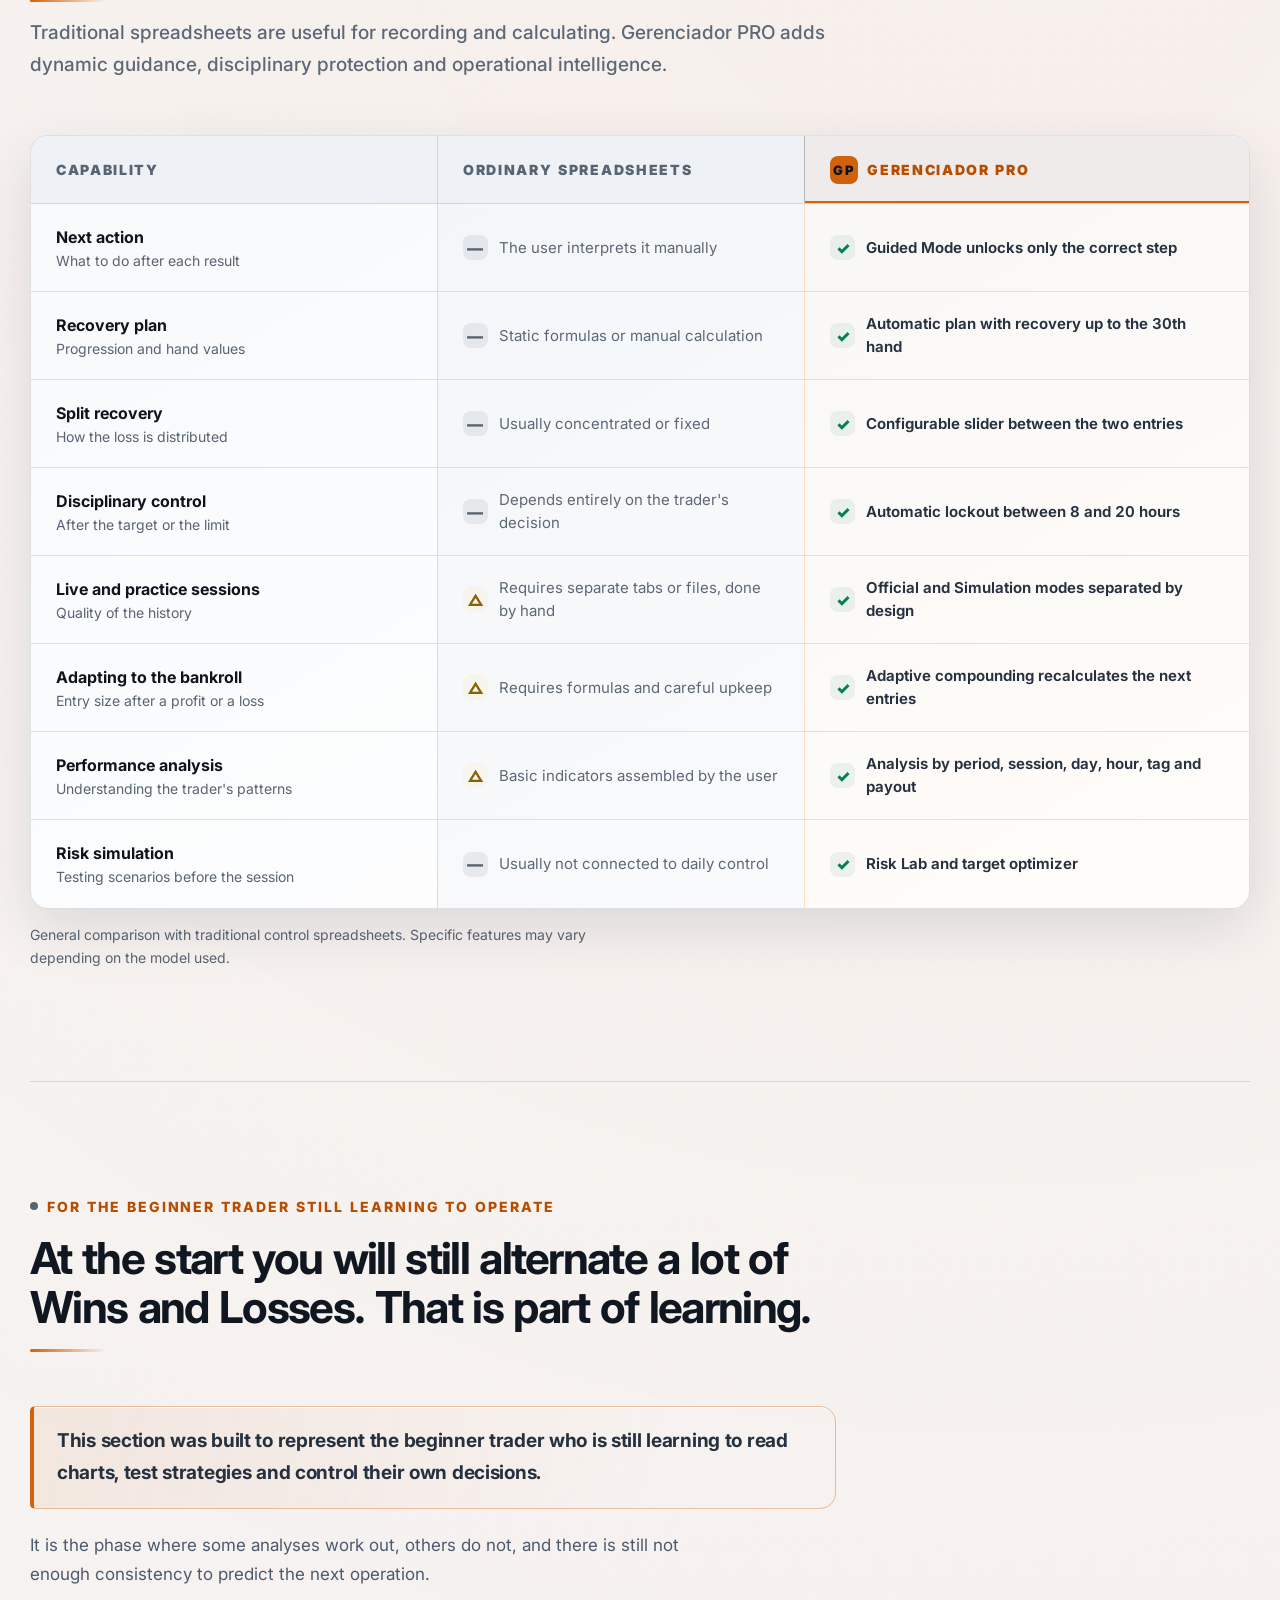
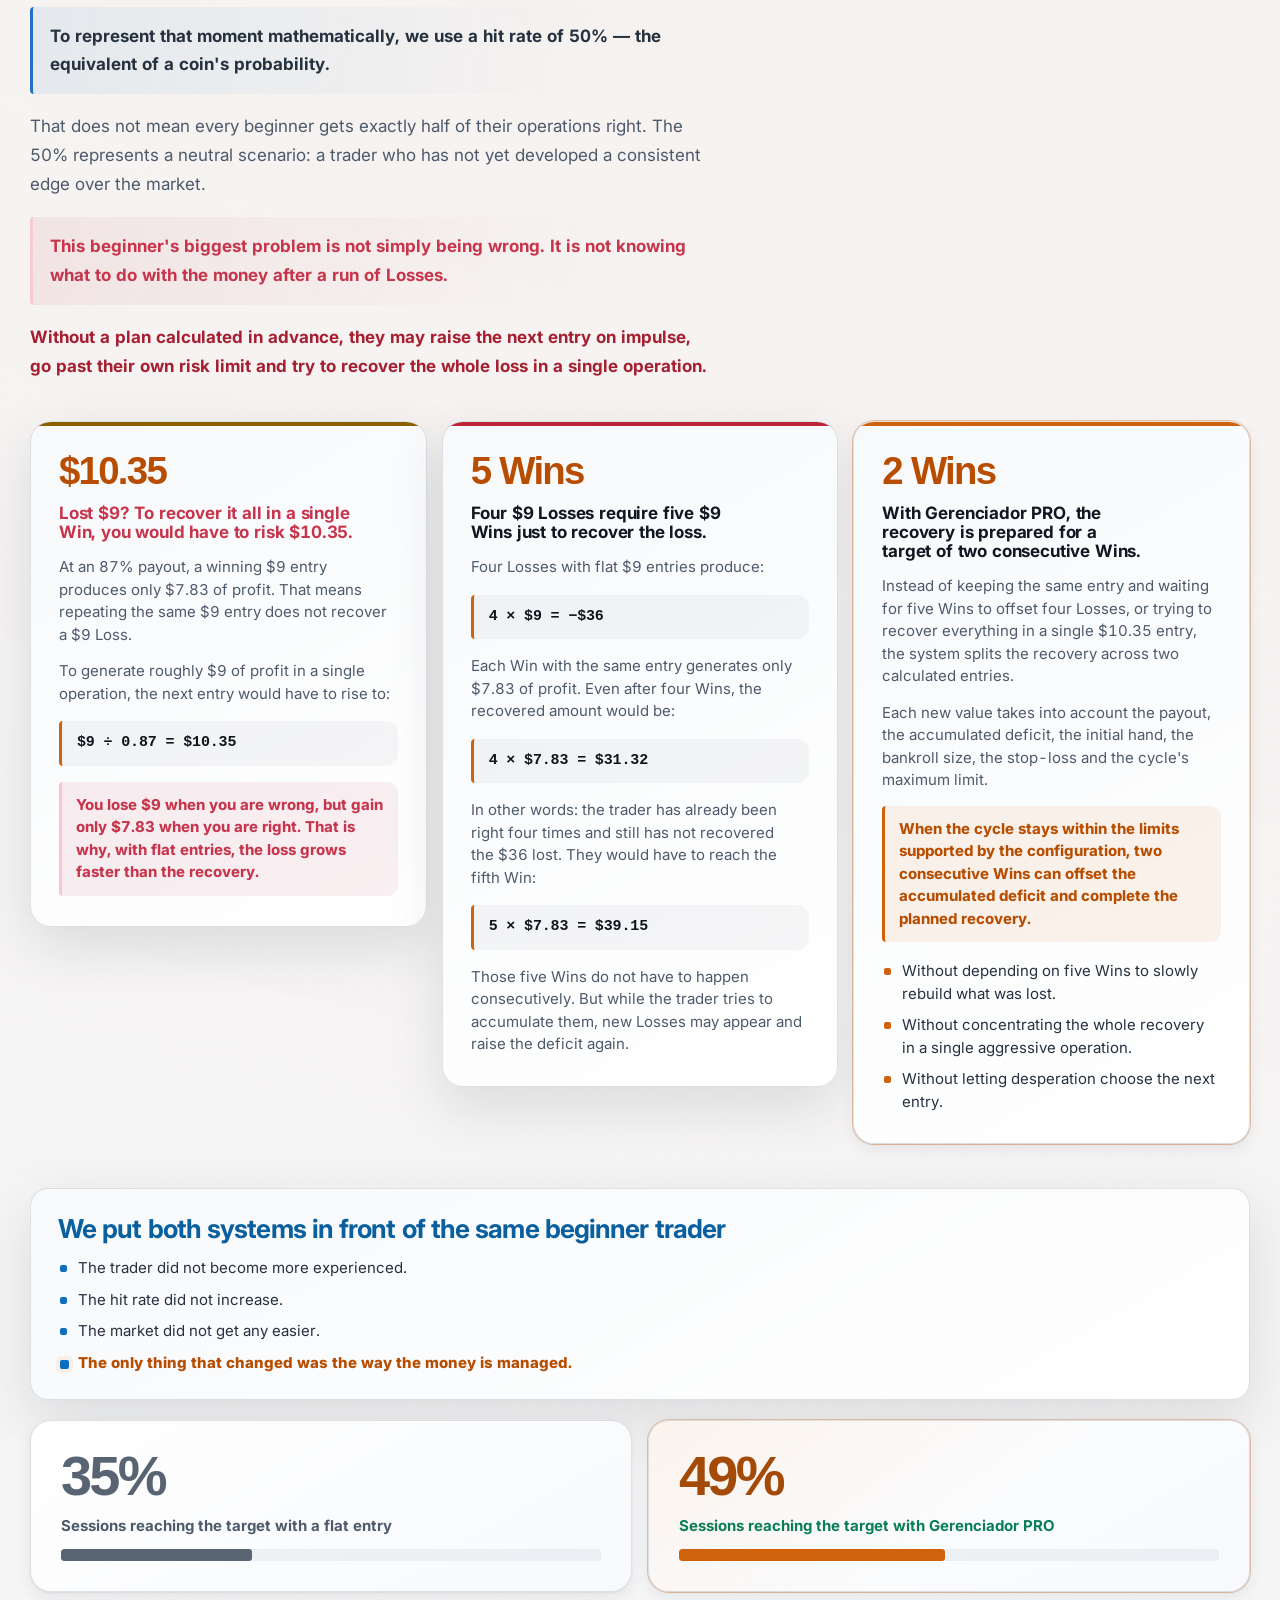
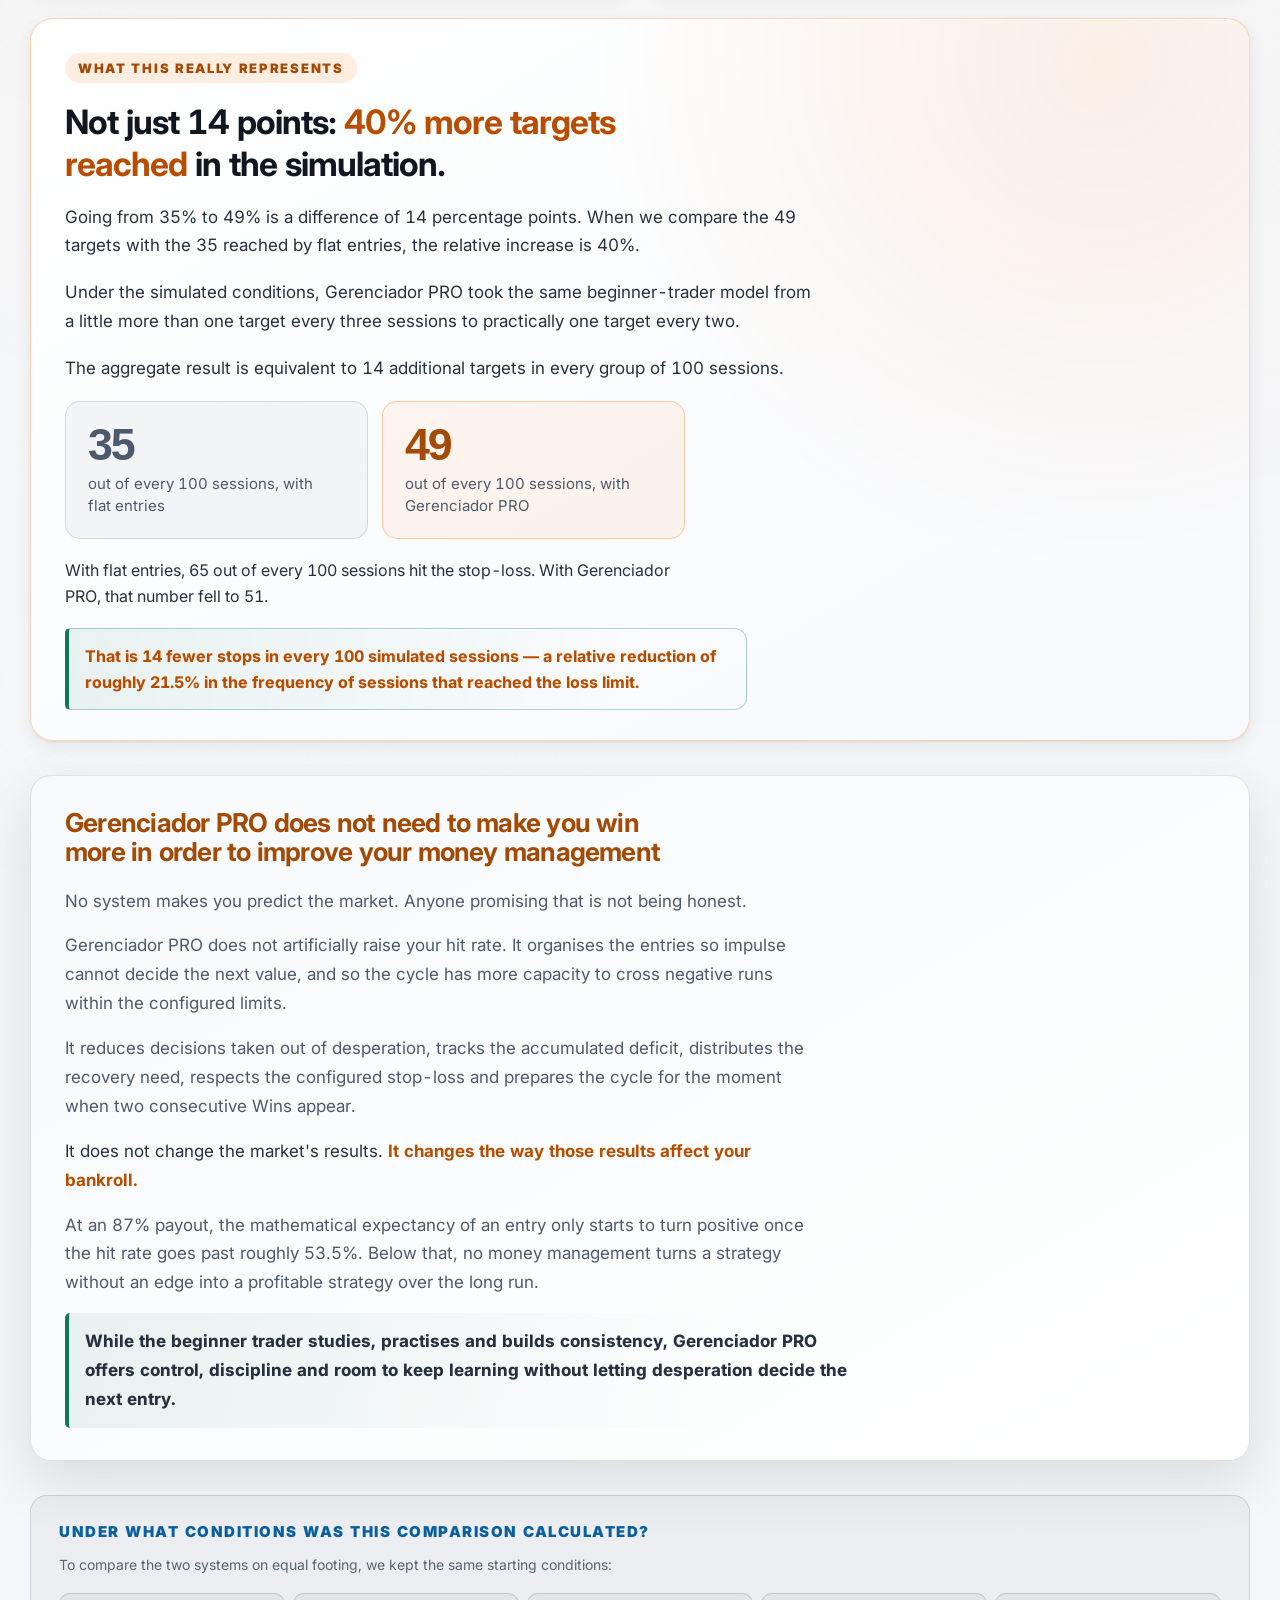
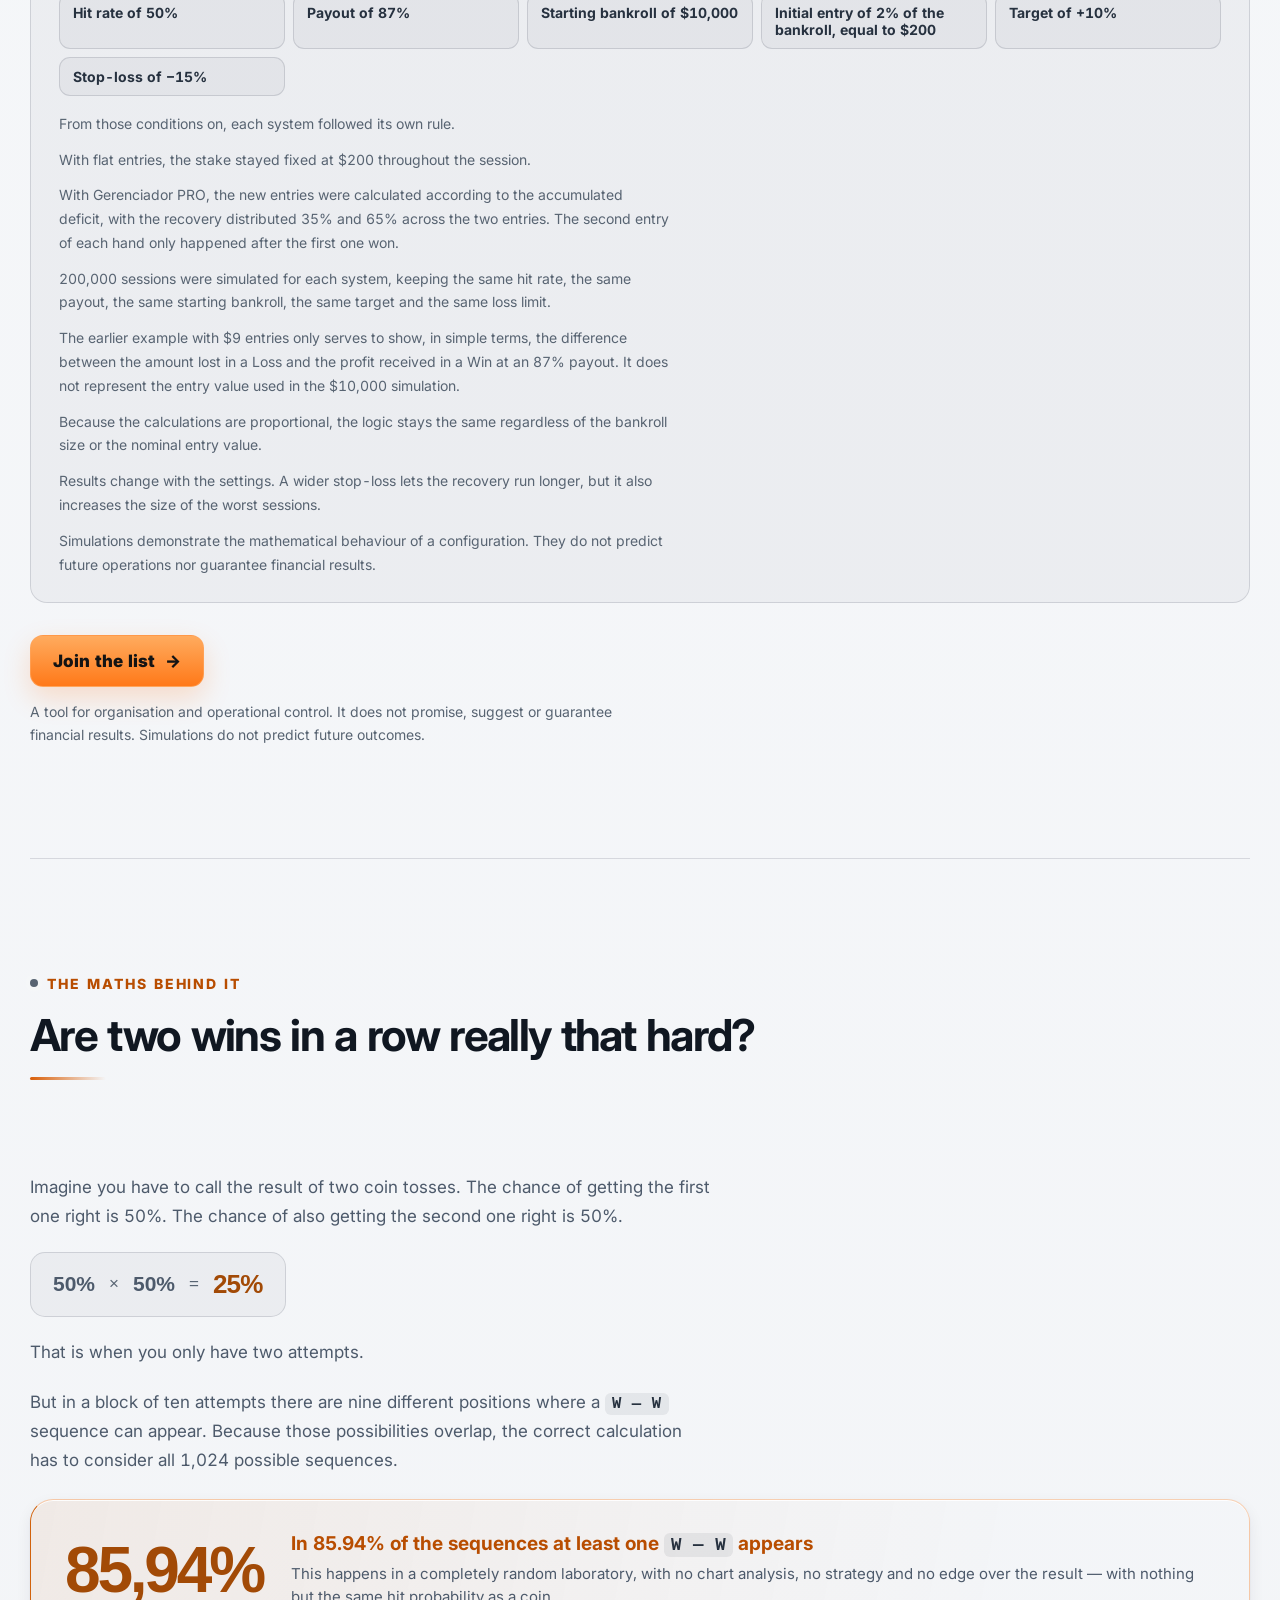
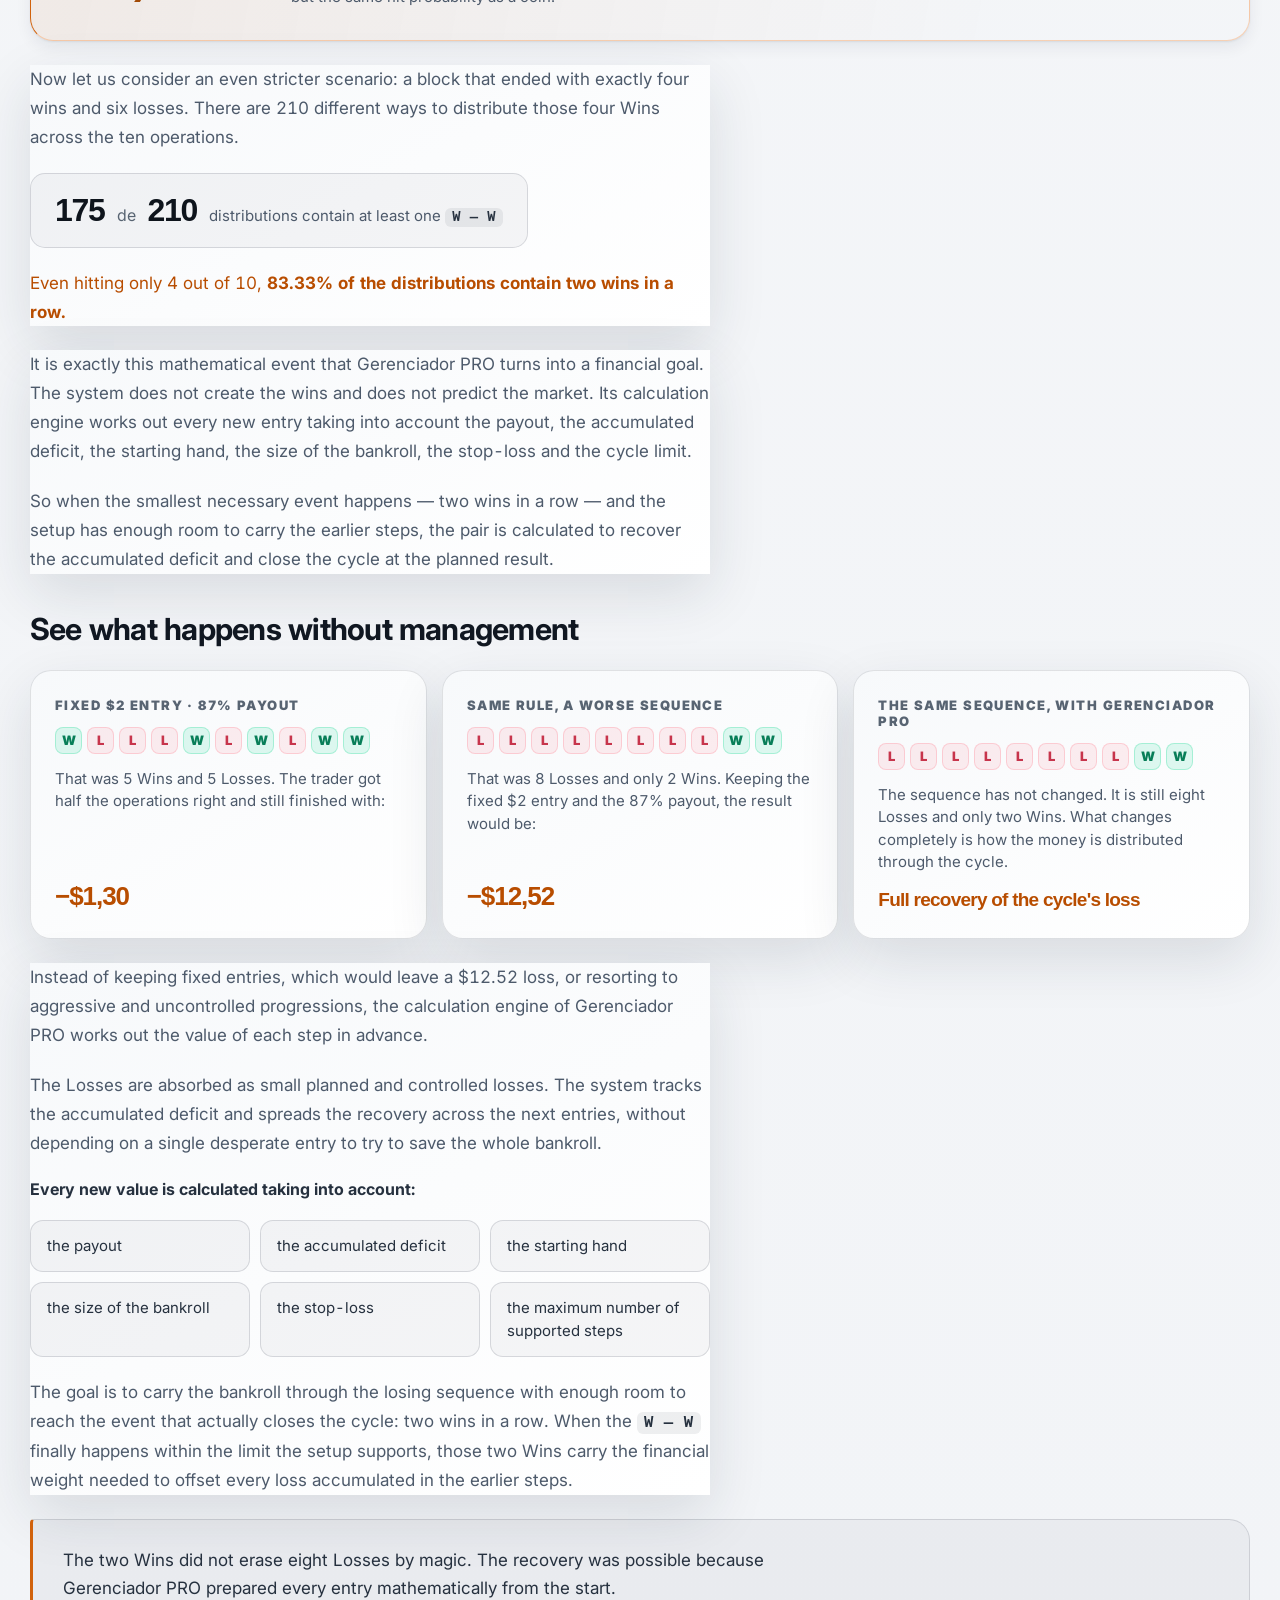
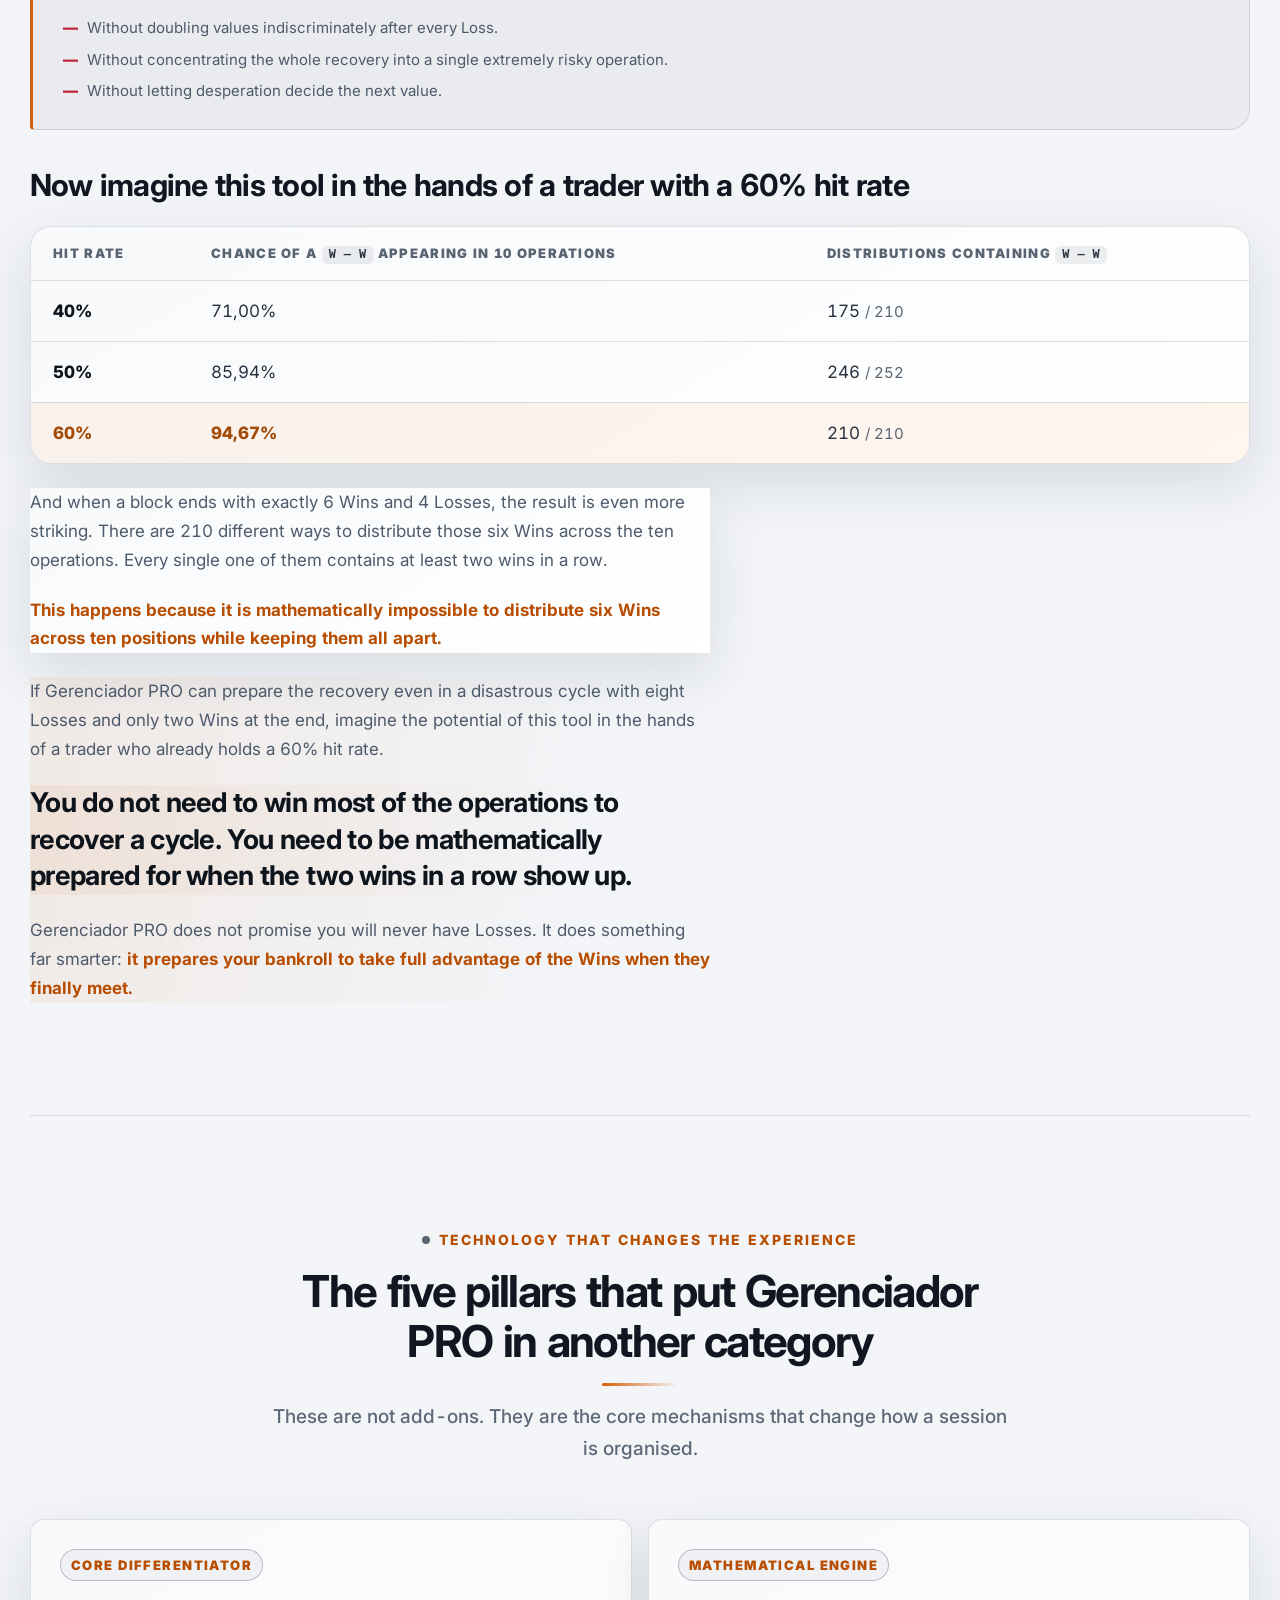
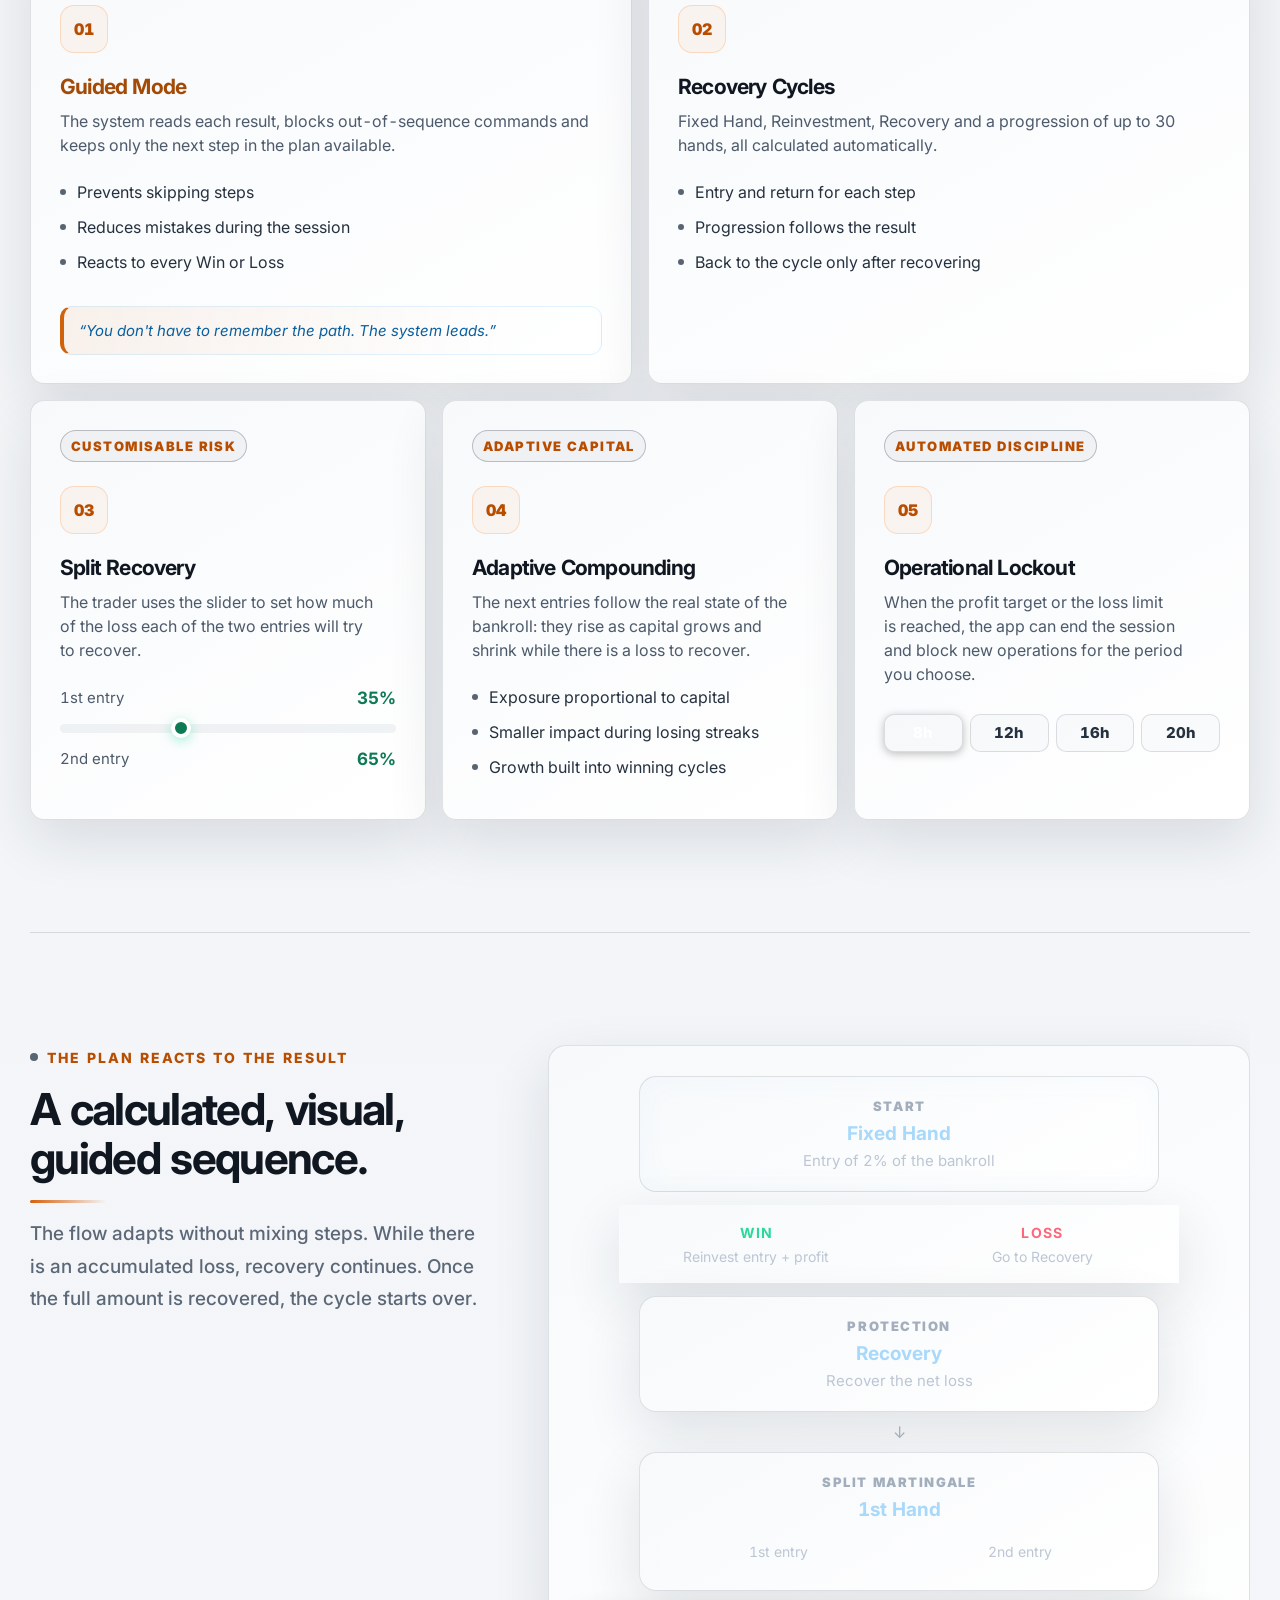
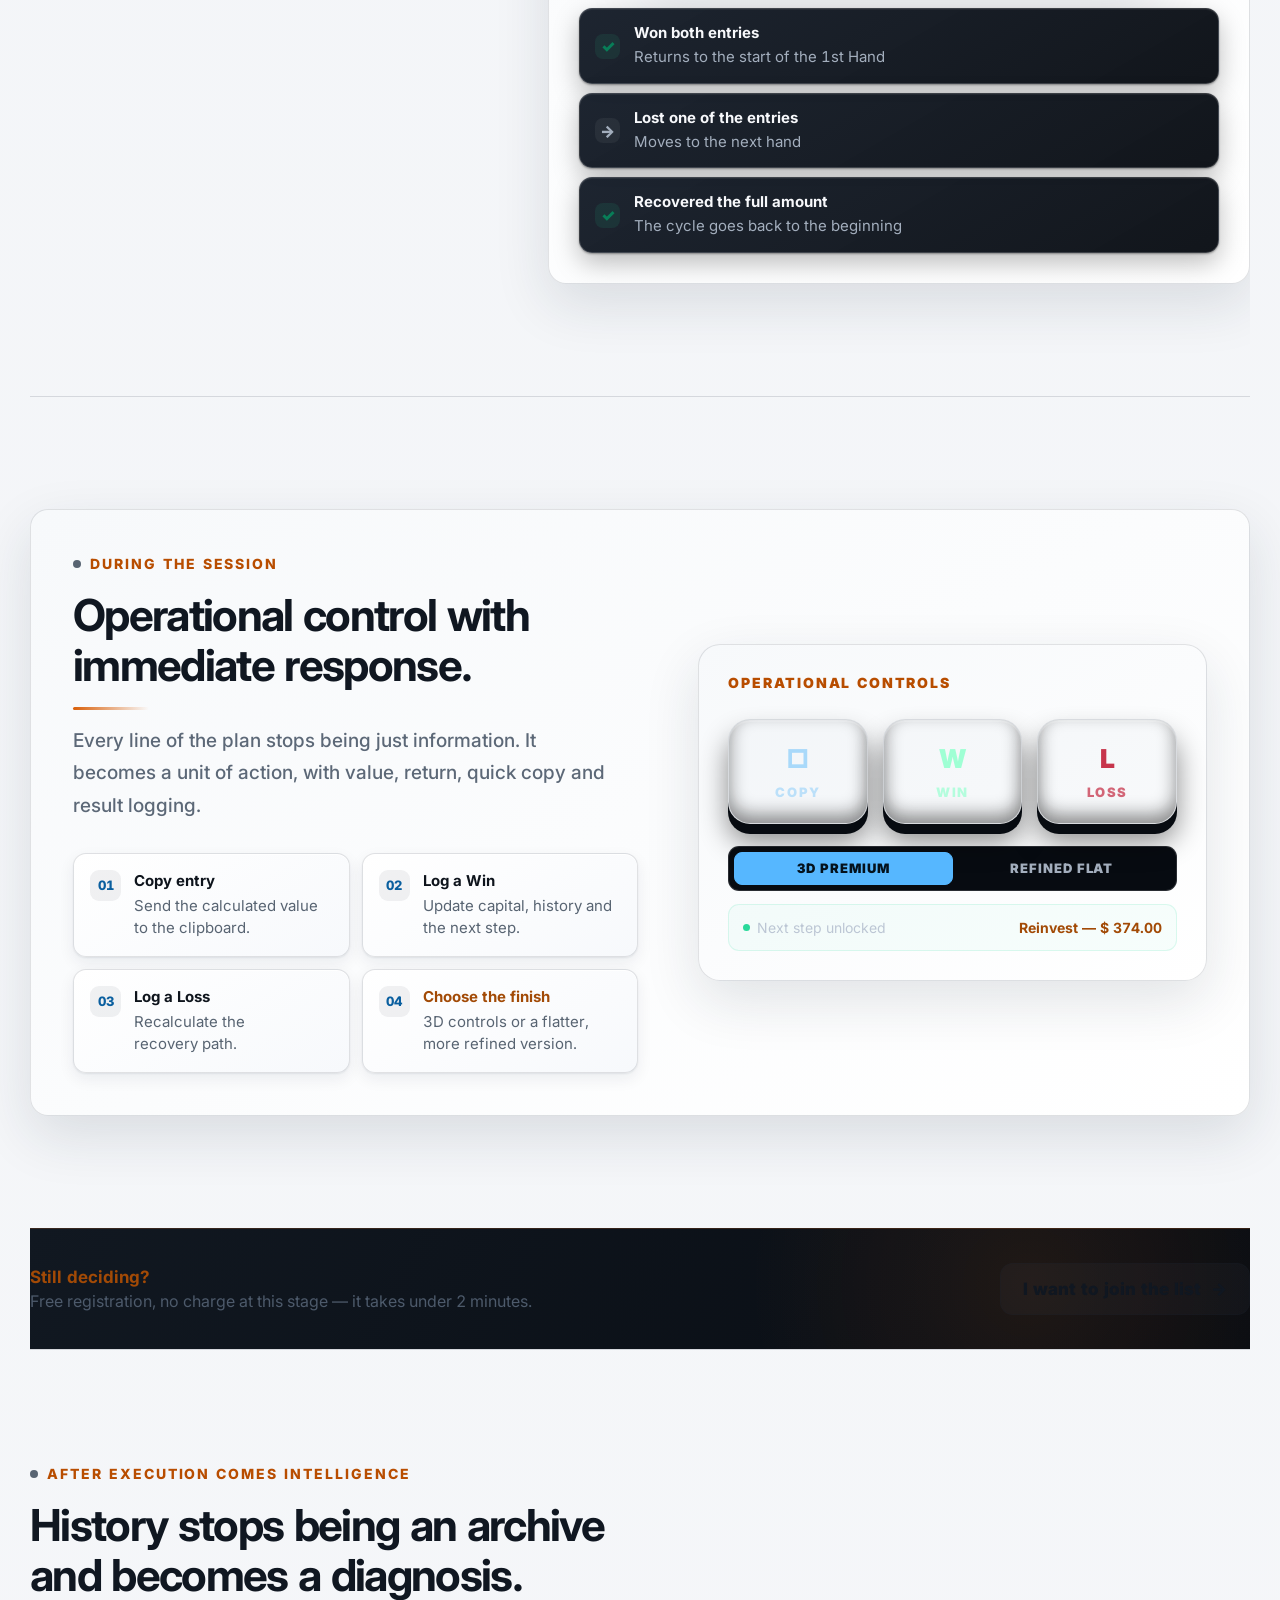
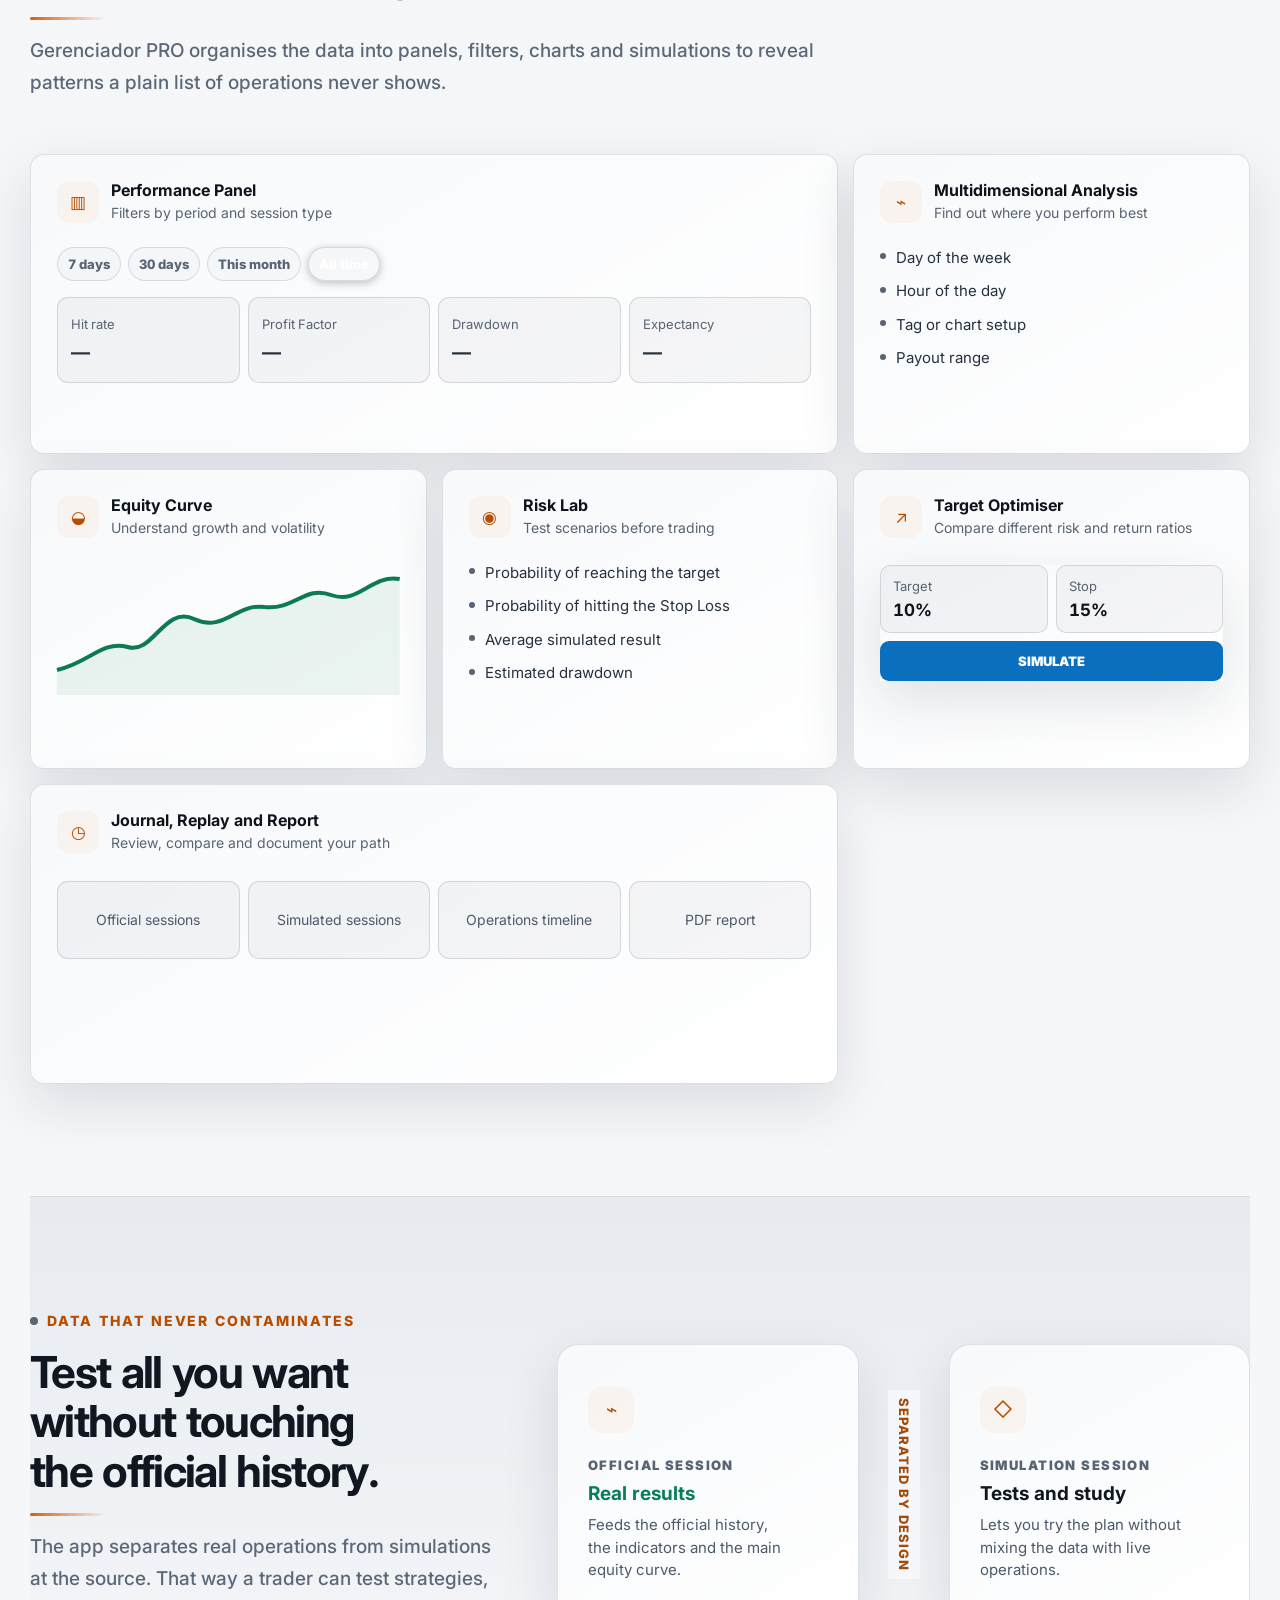
==== commit f7bee598: "fix: correct stylesheet line break" ====
--- a/index.html
+++ b/index.html
@@ -25,7 +25,8 @@
   <link rel="preconnect" href="https://fonts.gstatic.com" crossorigin="">
   <link href="https://fonts.googleapis.com/css2?family=Inter:wght@400;500;600;700;800&amp;display=swap" rel="stylesheet">
   <link rel="stylesheet" href="styles.css?v=20260819-5">
-  <link rel="stylesheet" href="styles-cadastro-etapas.css?v=20260804-2">\n  <link rel="stylesheet" href="styles-trader-product.css?v=20260821-1">
+  <link rel="stylesheet" href="styles-cadastro-etapas.css?v=20260804-2">
+  <link rel="stylesheet" href="styles-trader-product.css?v=20260821-1">
   <script defer="" src="config.js?v=20260803-2"></script>
   <script defer="" src="script.js?v=20260819-1"></script>
   <script defer="" src="site.js?v=20260819-1"></script>
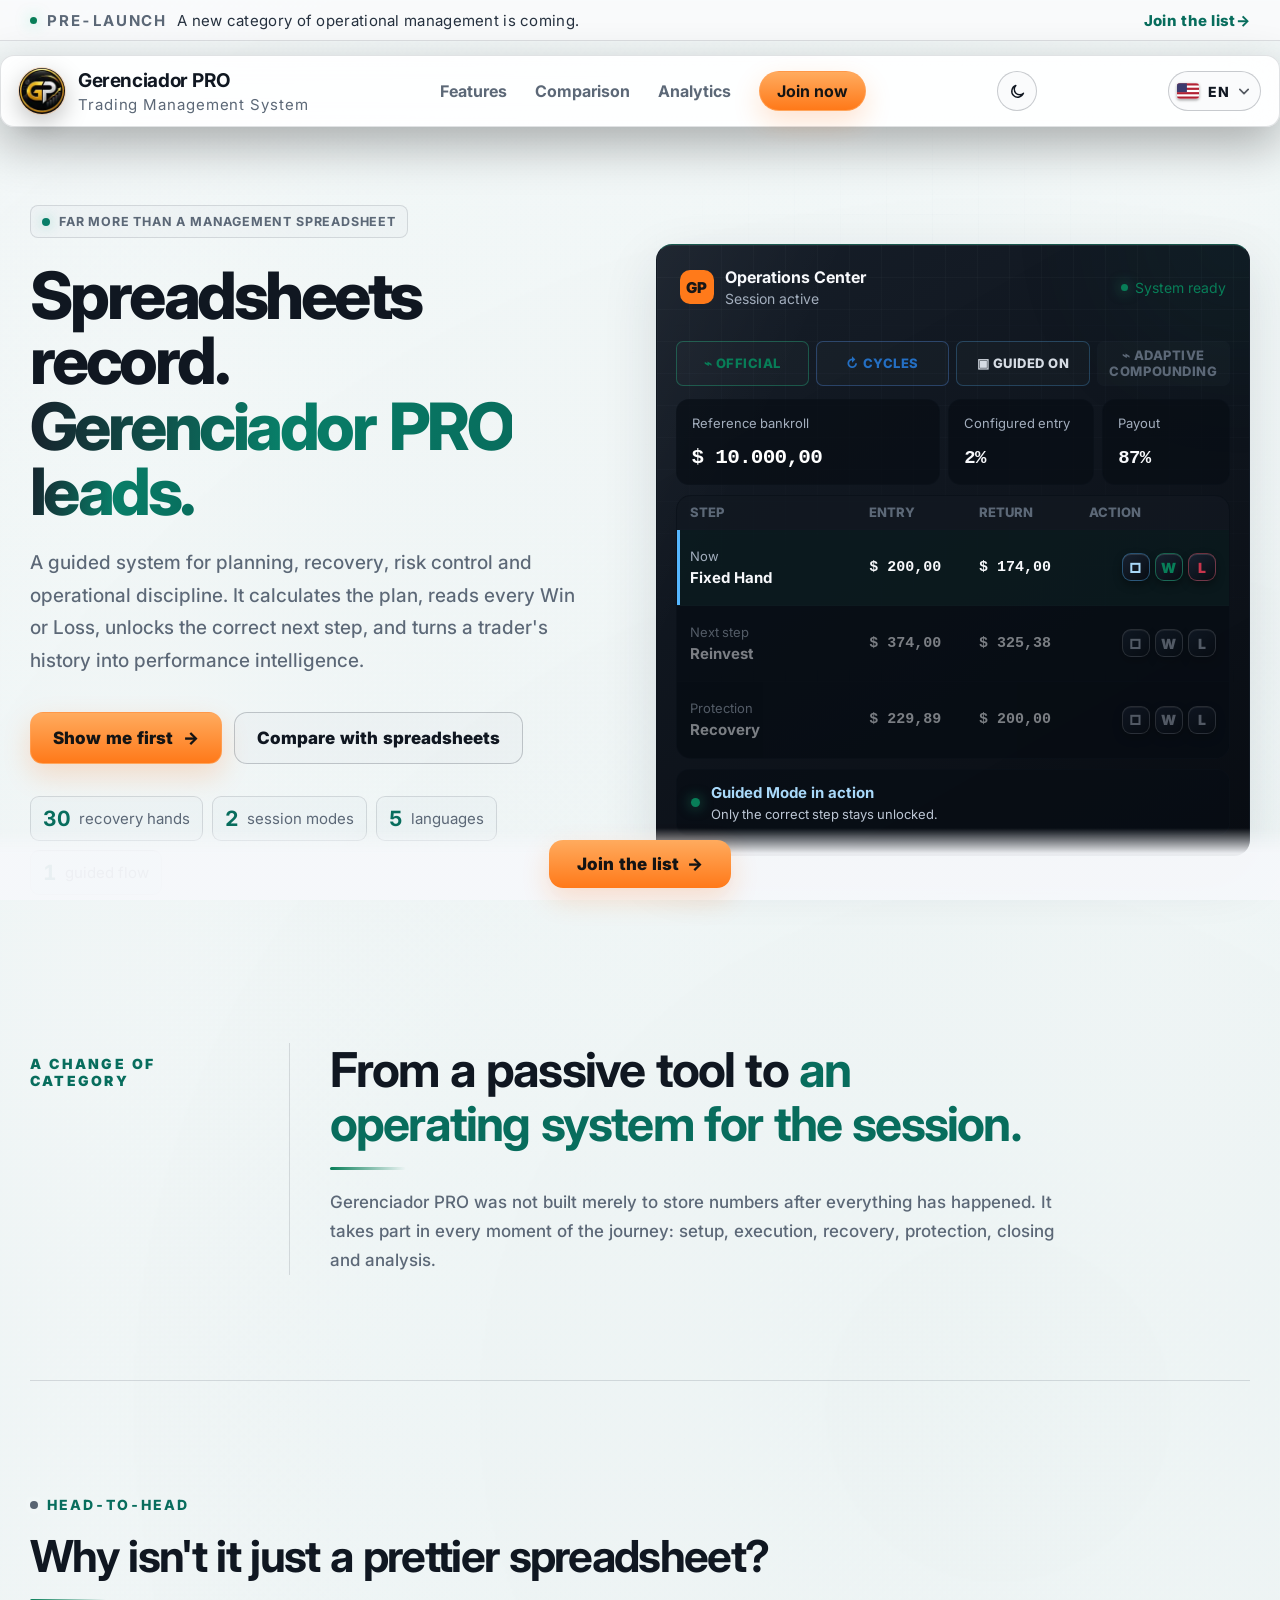
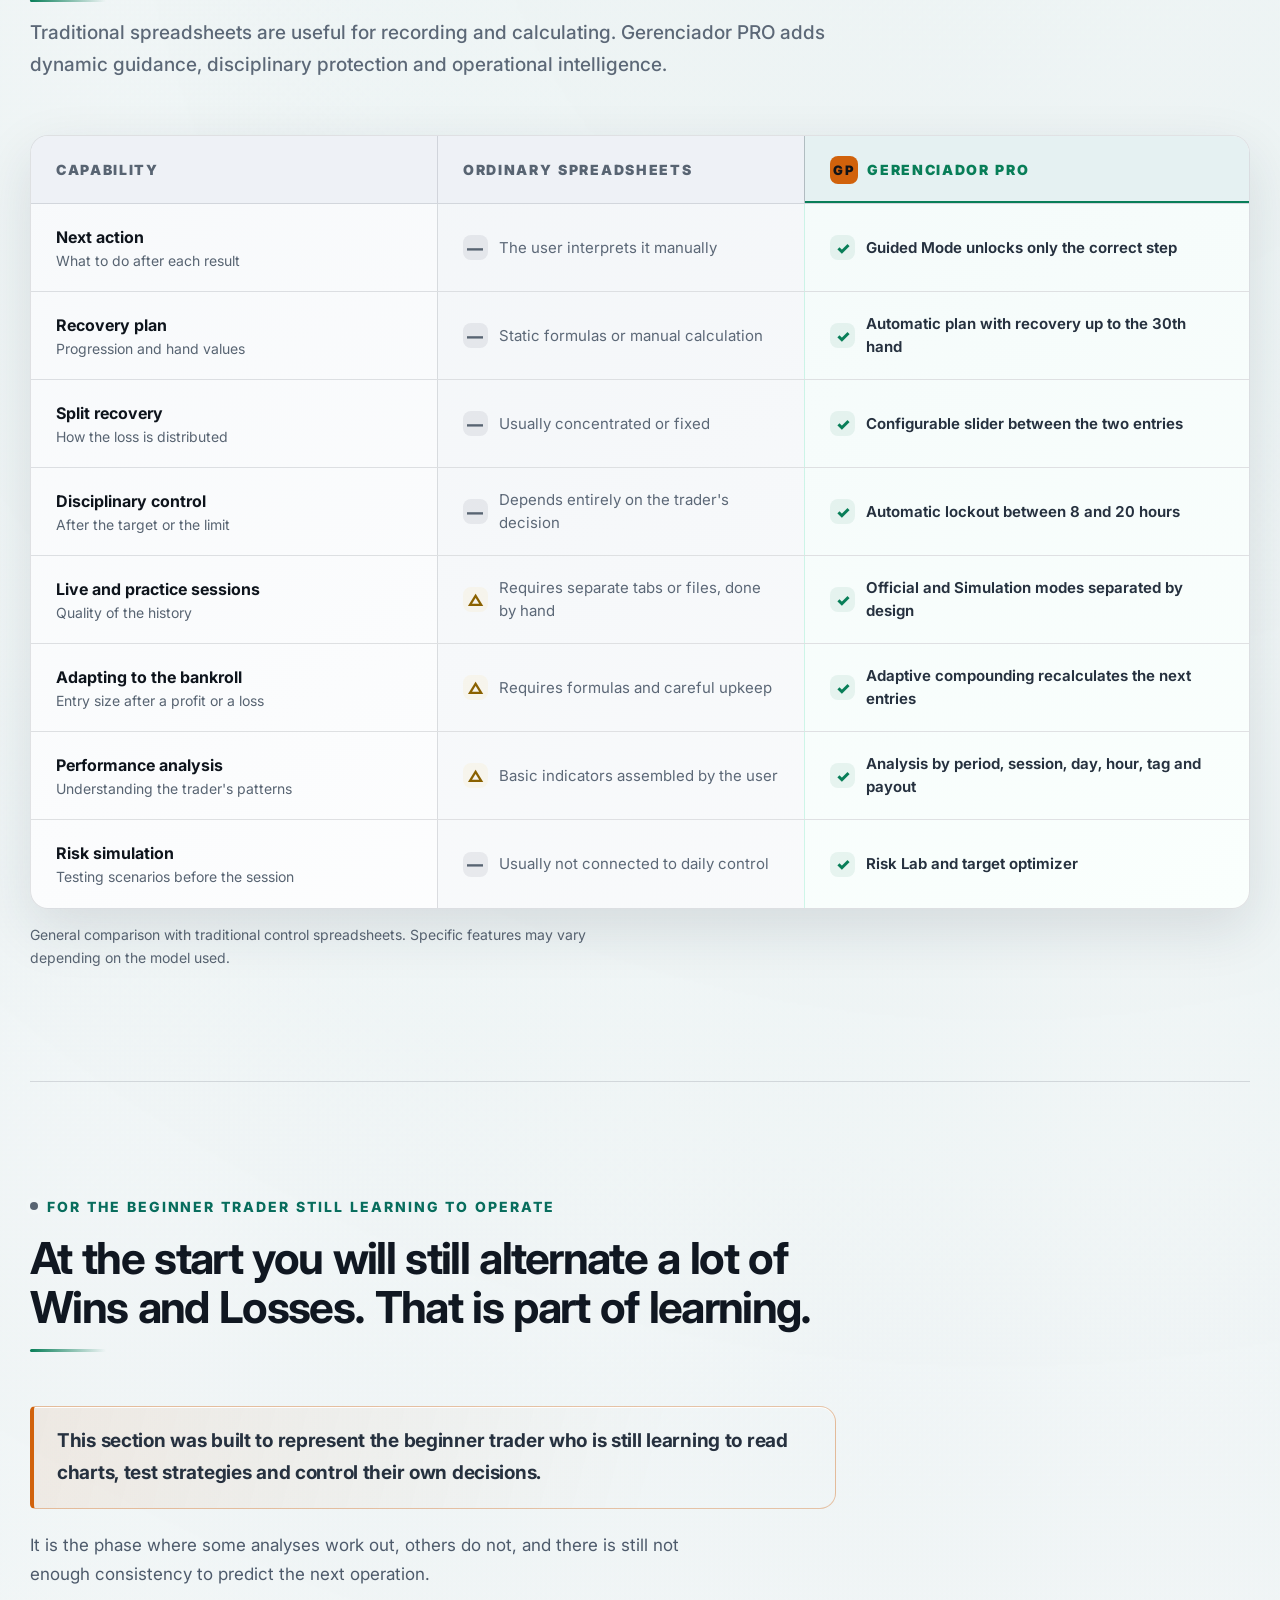
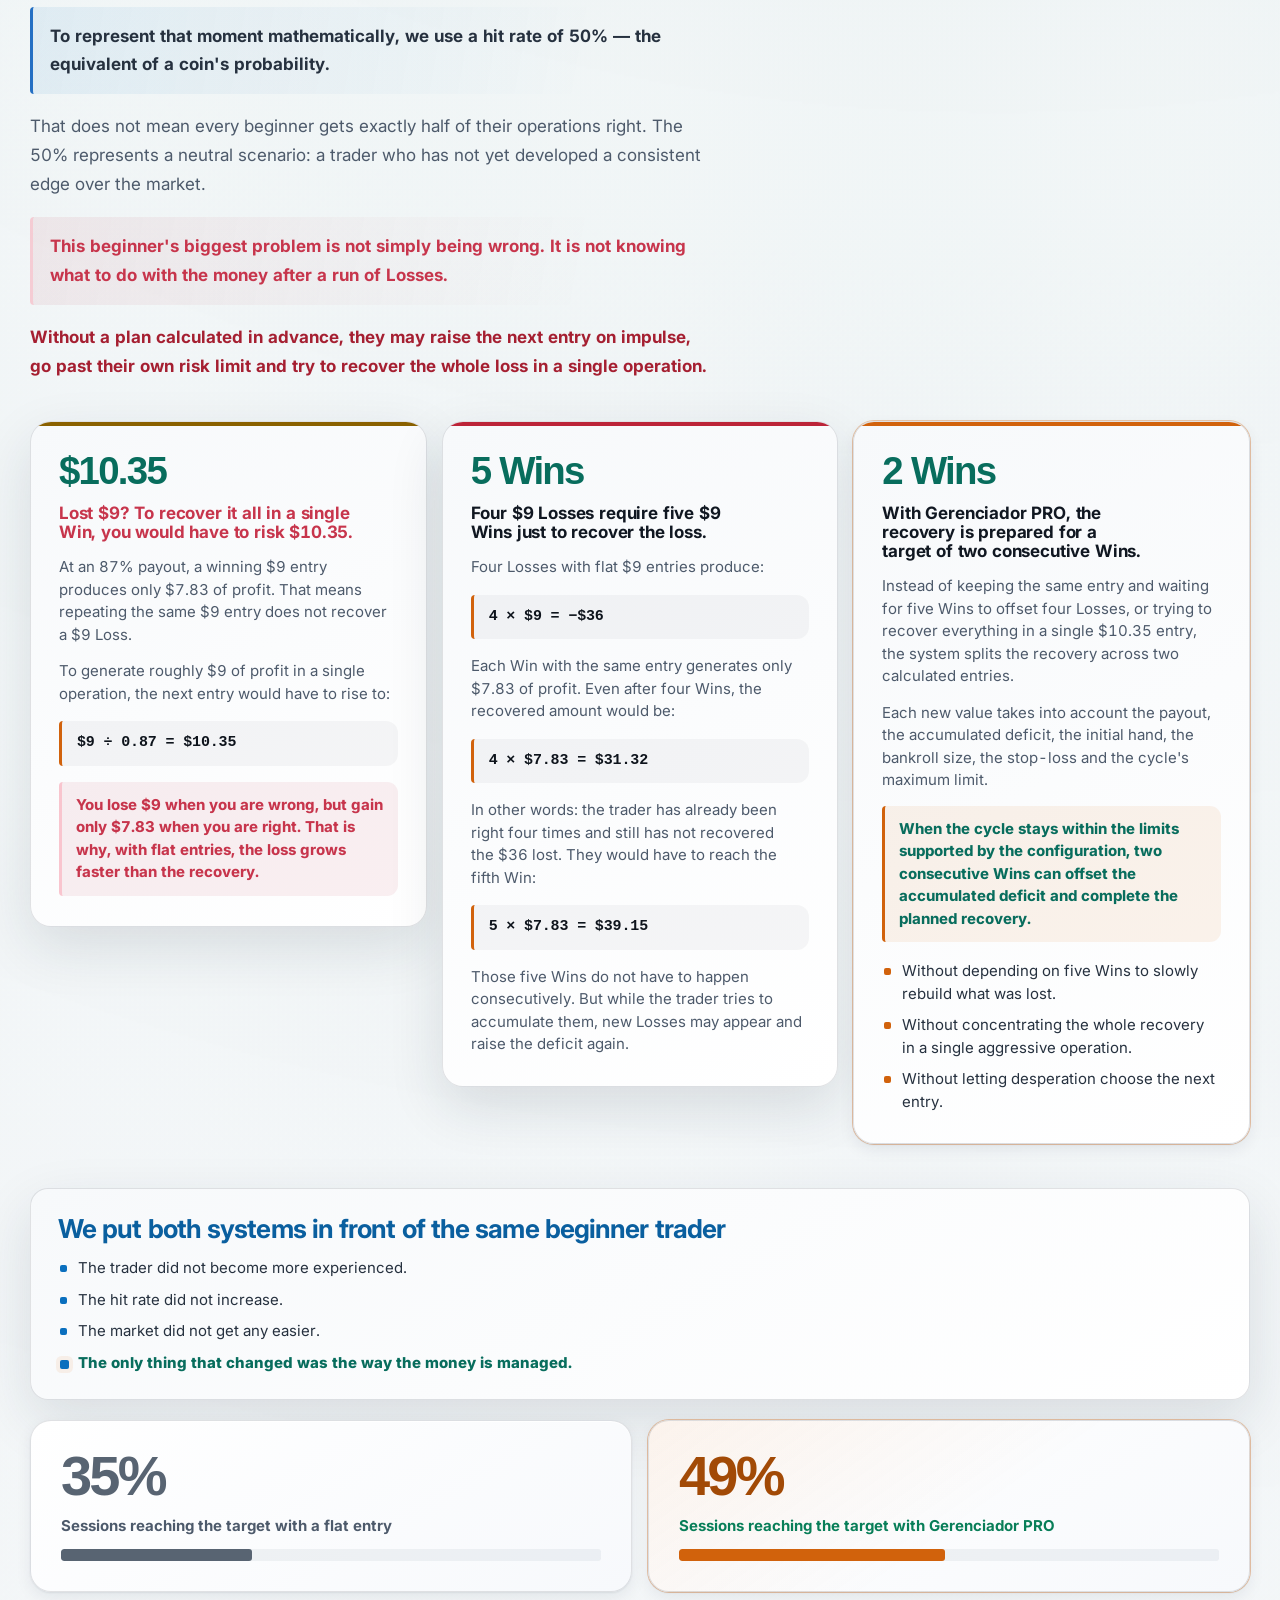
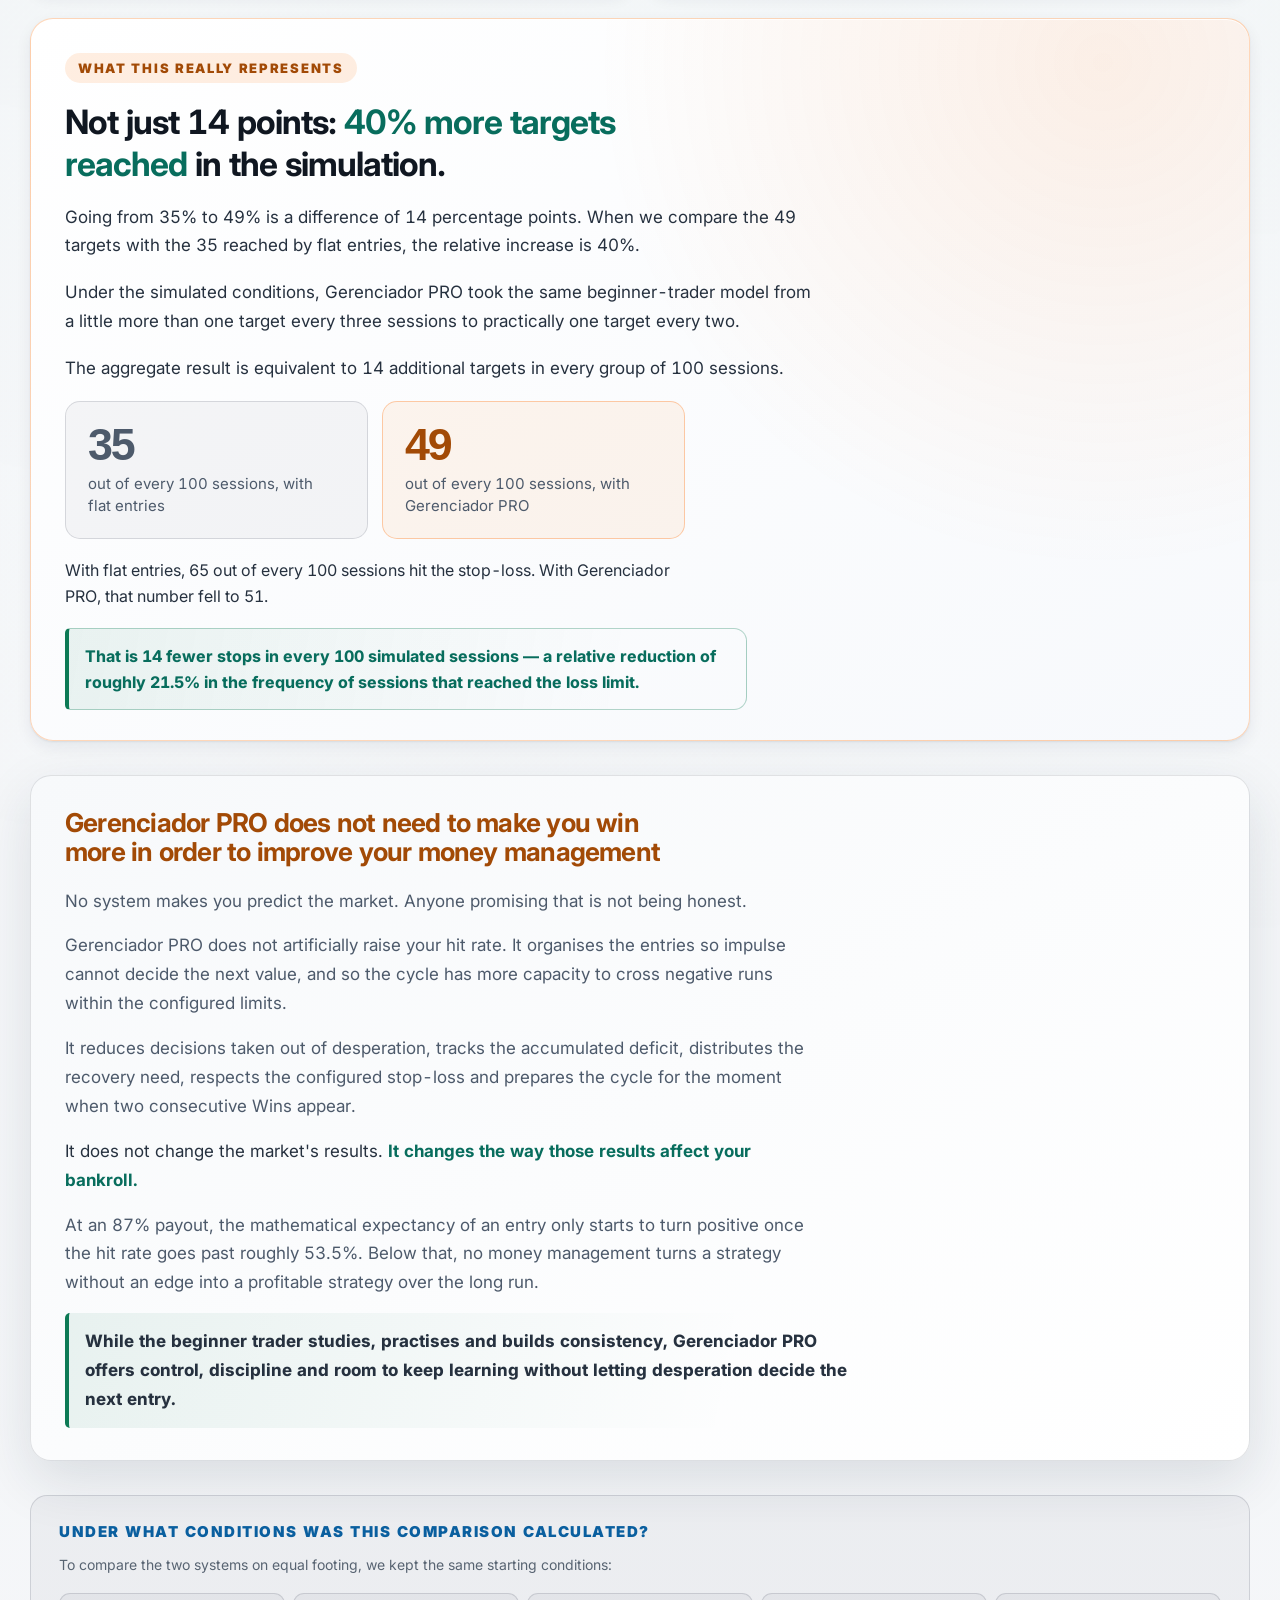
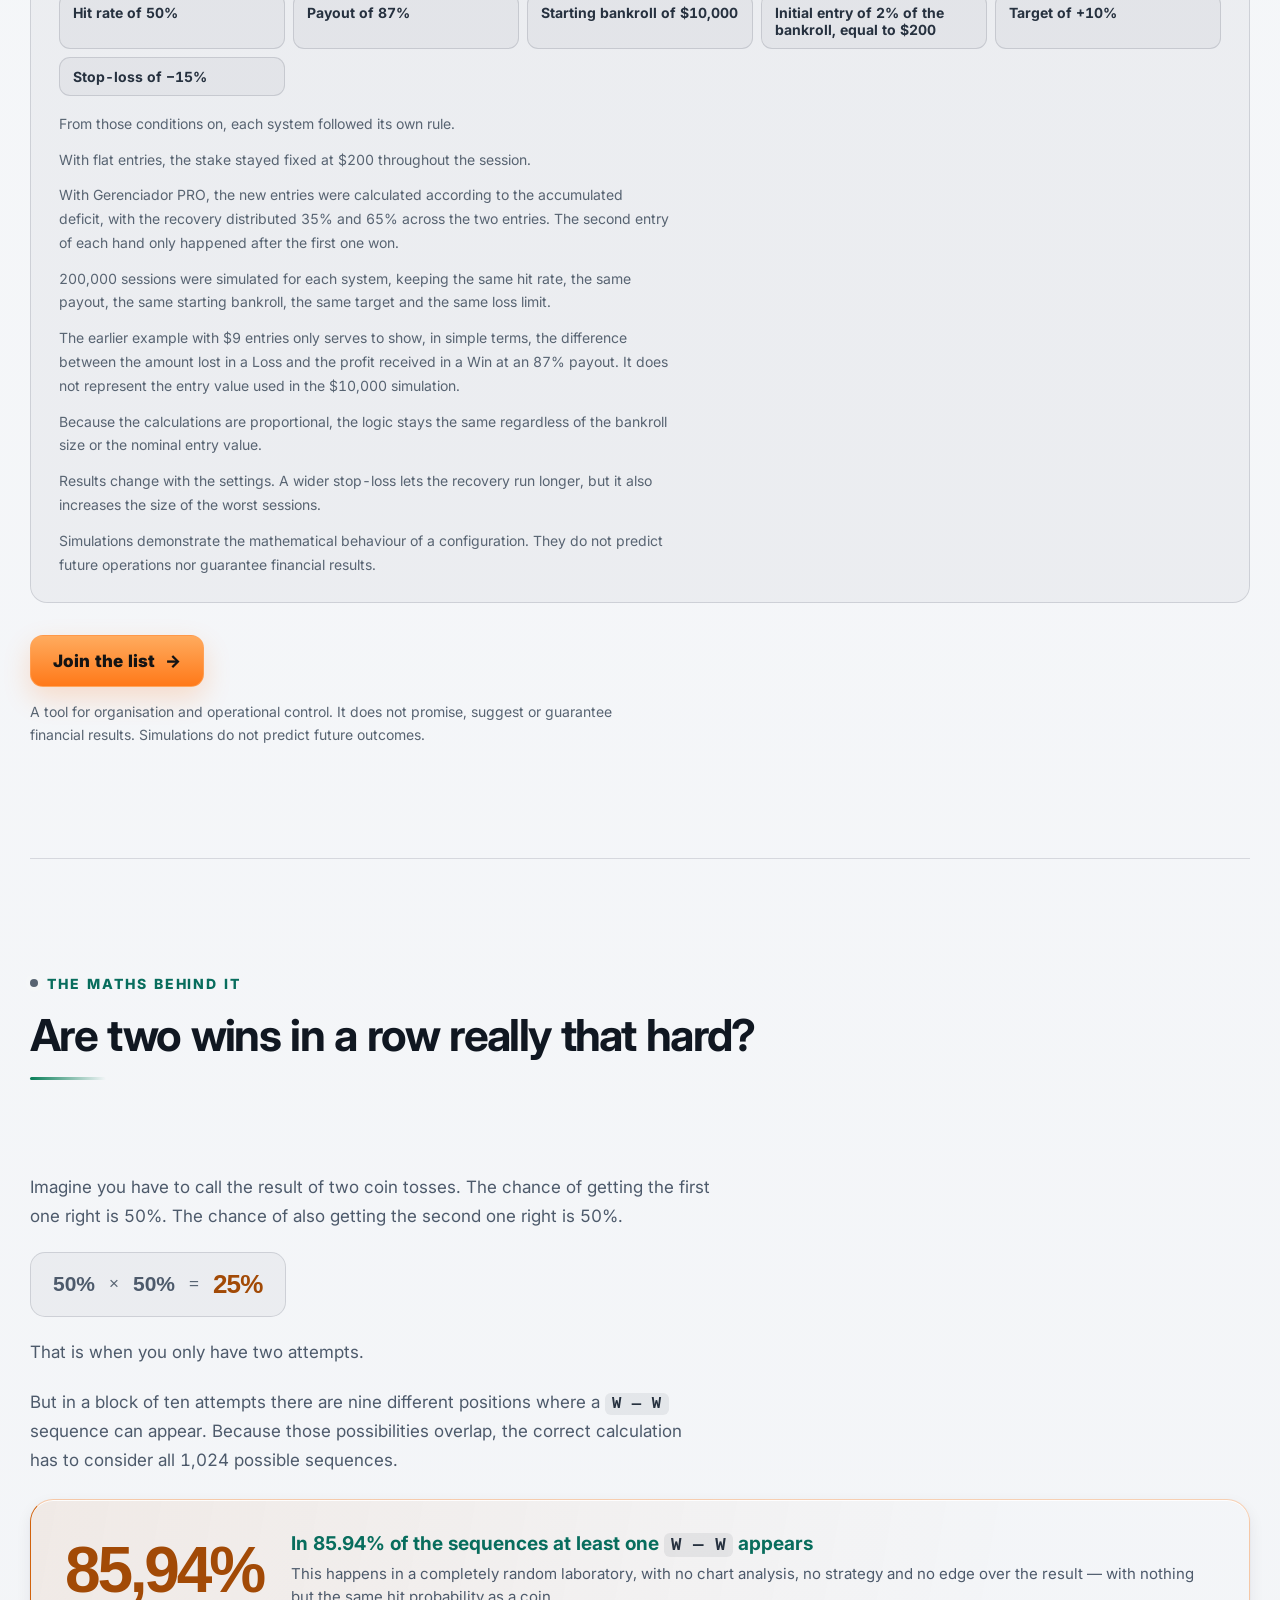
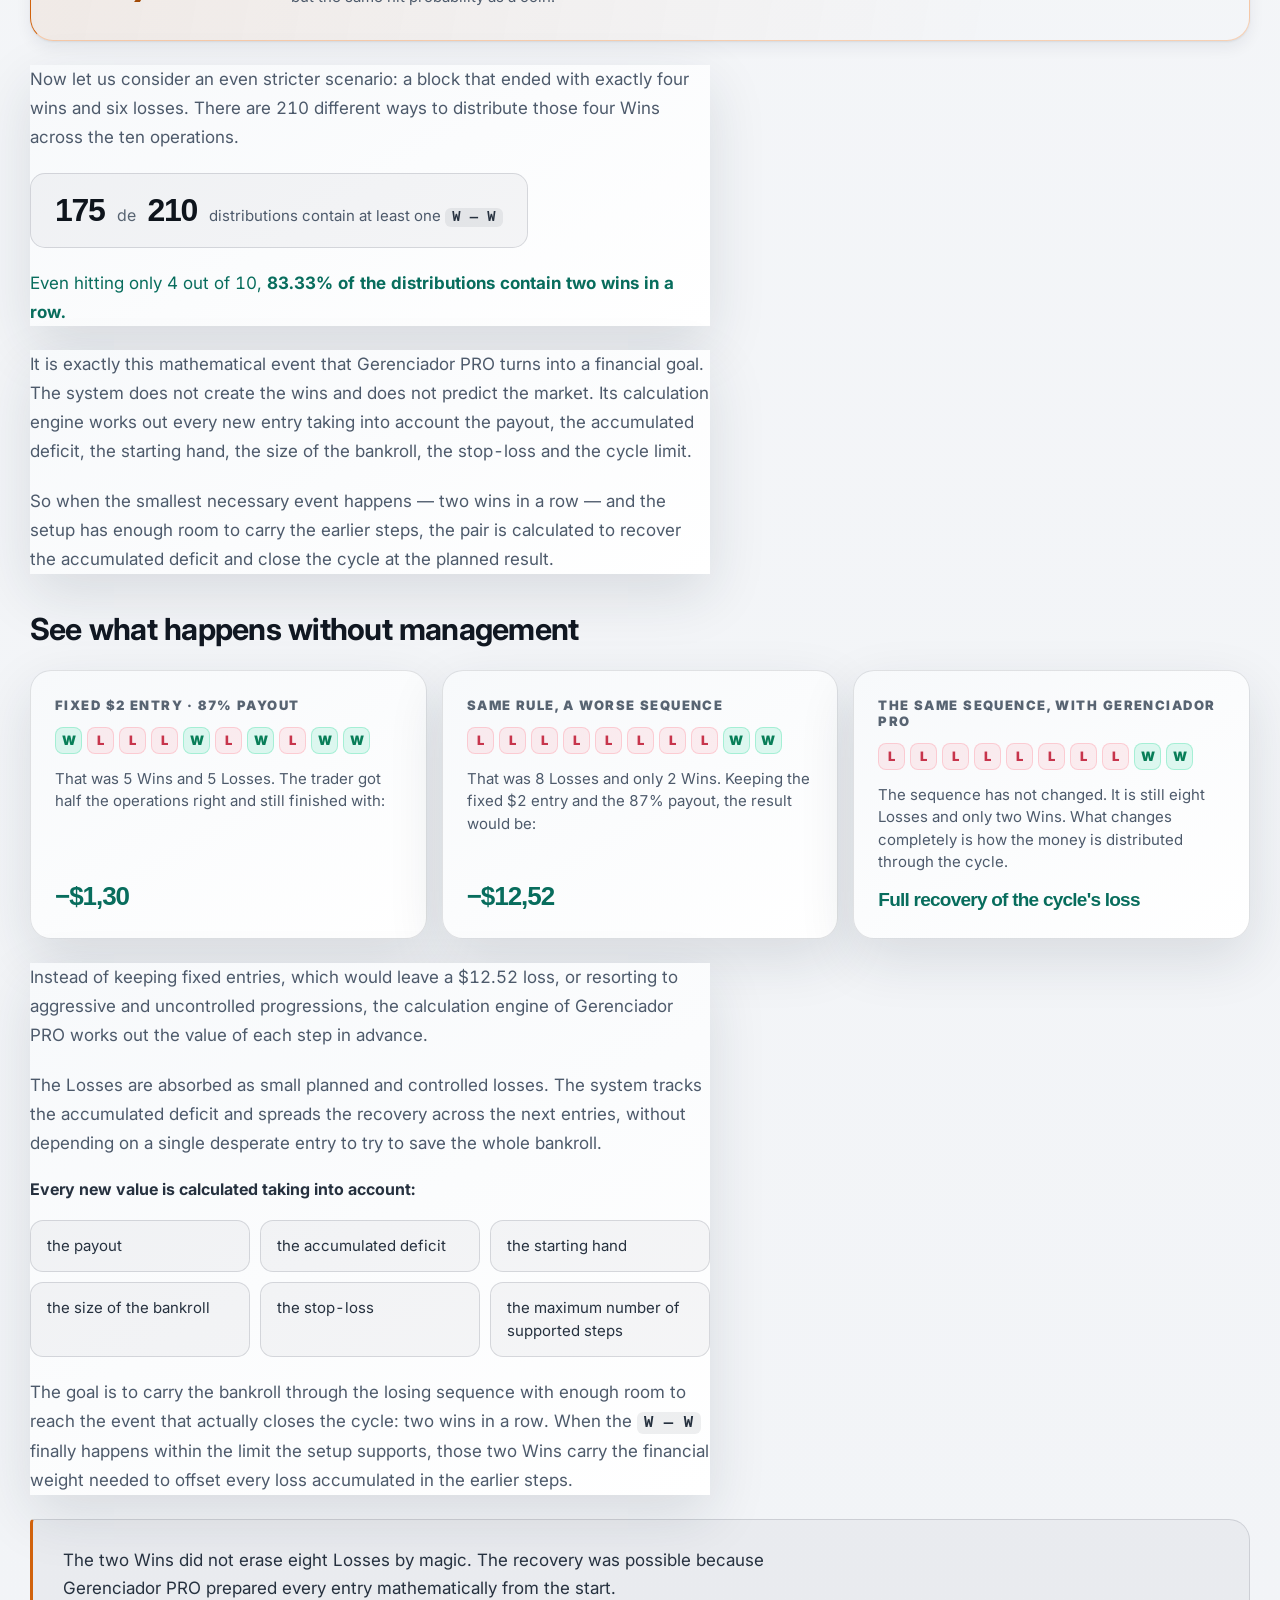
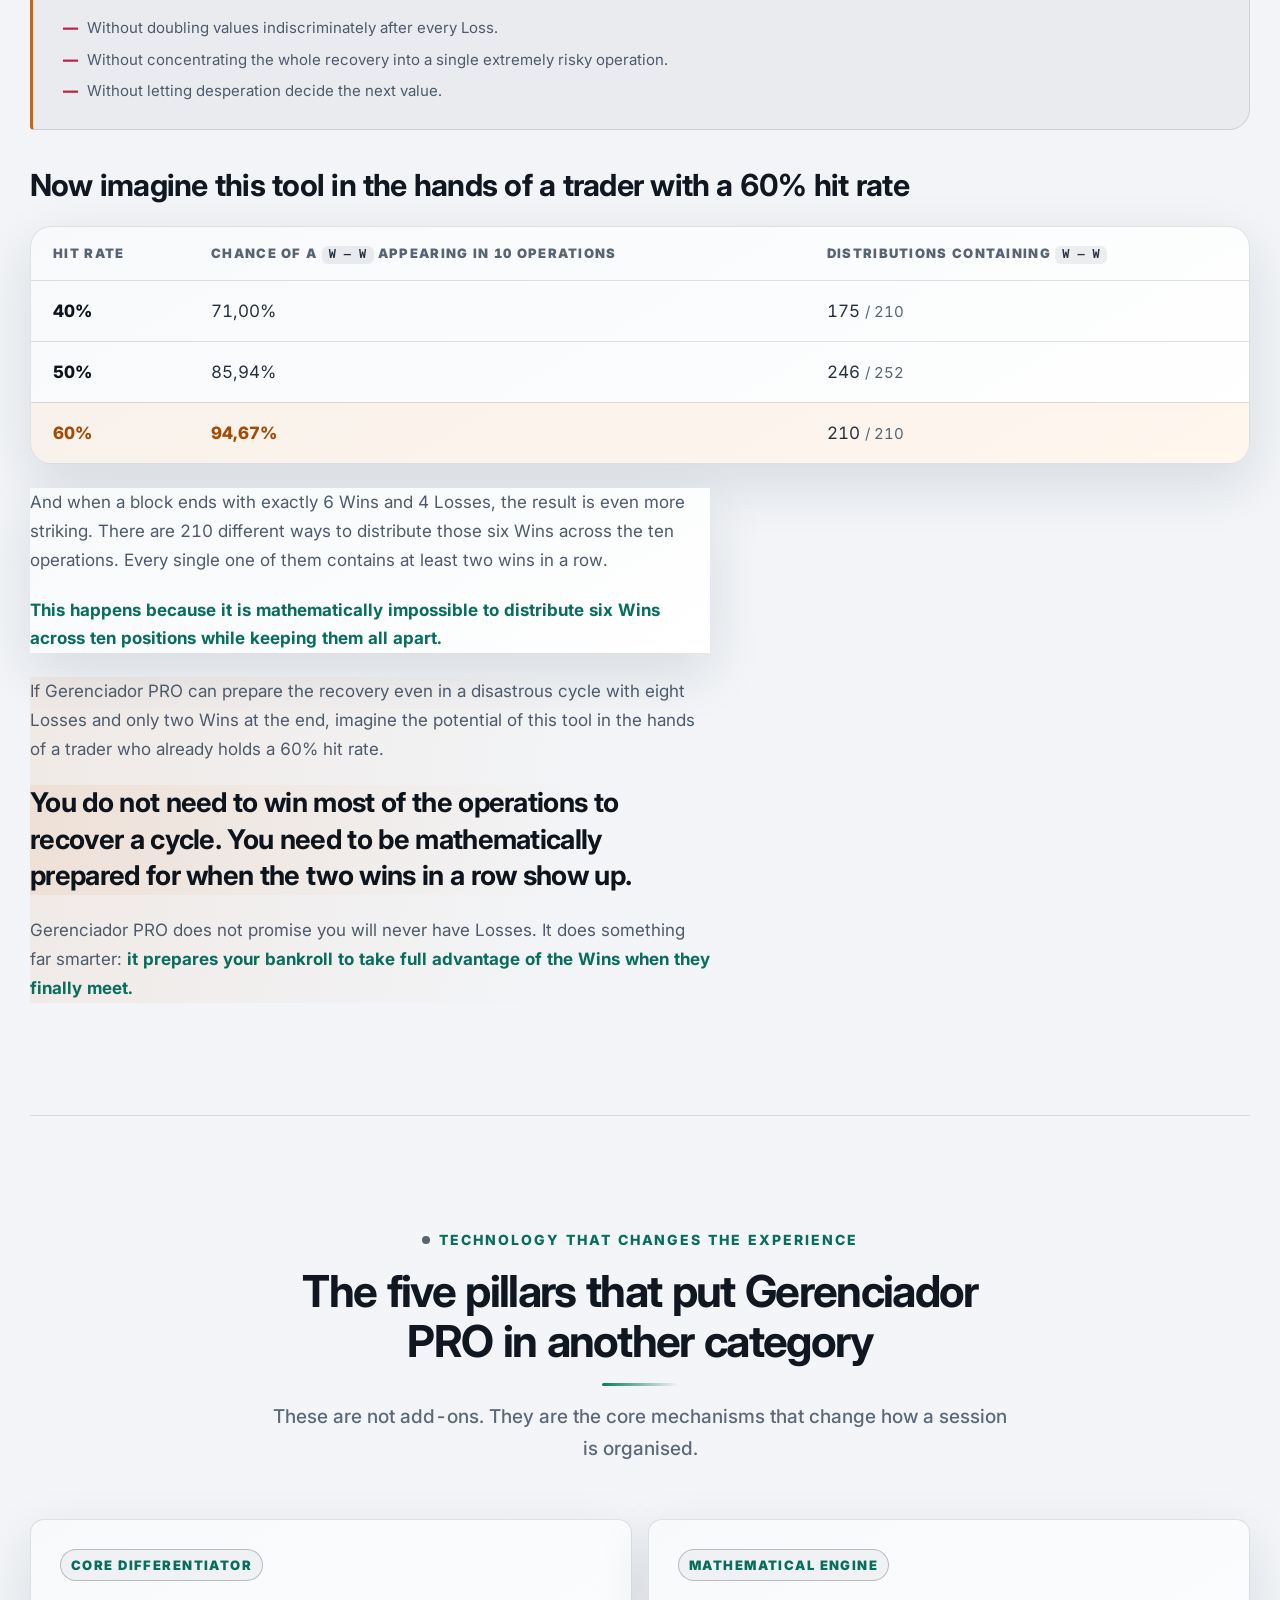
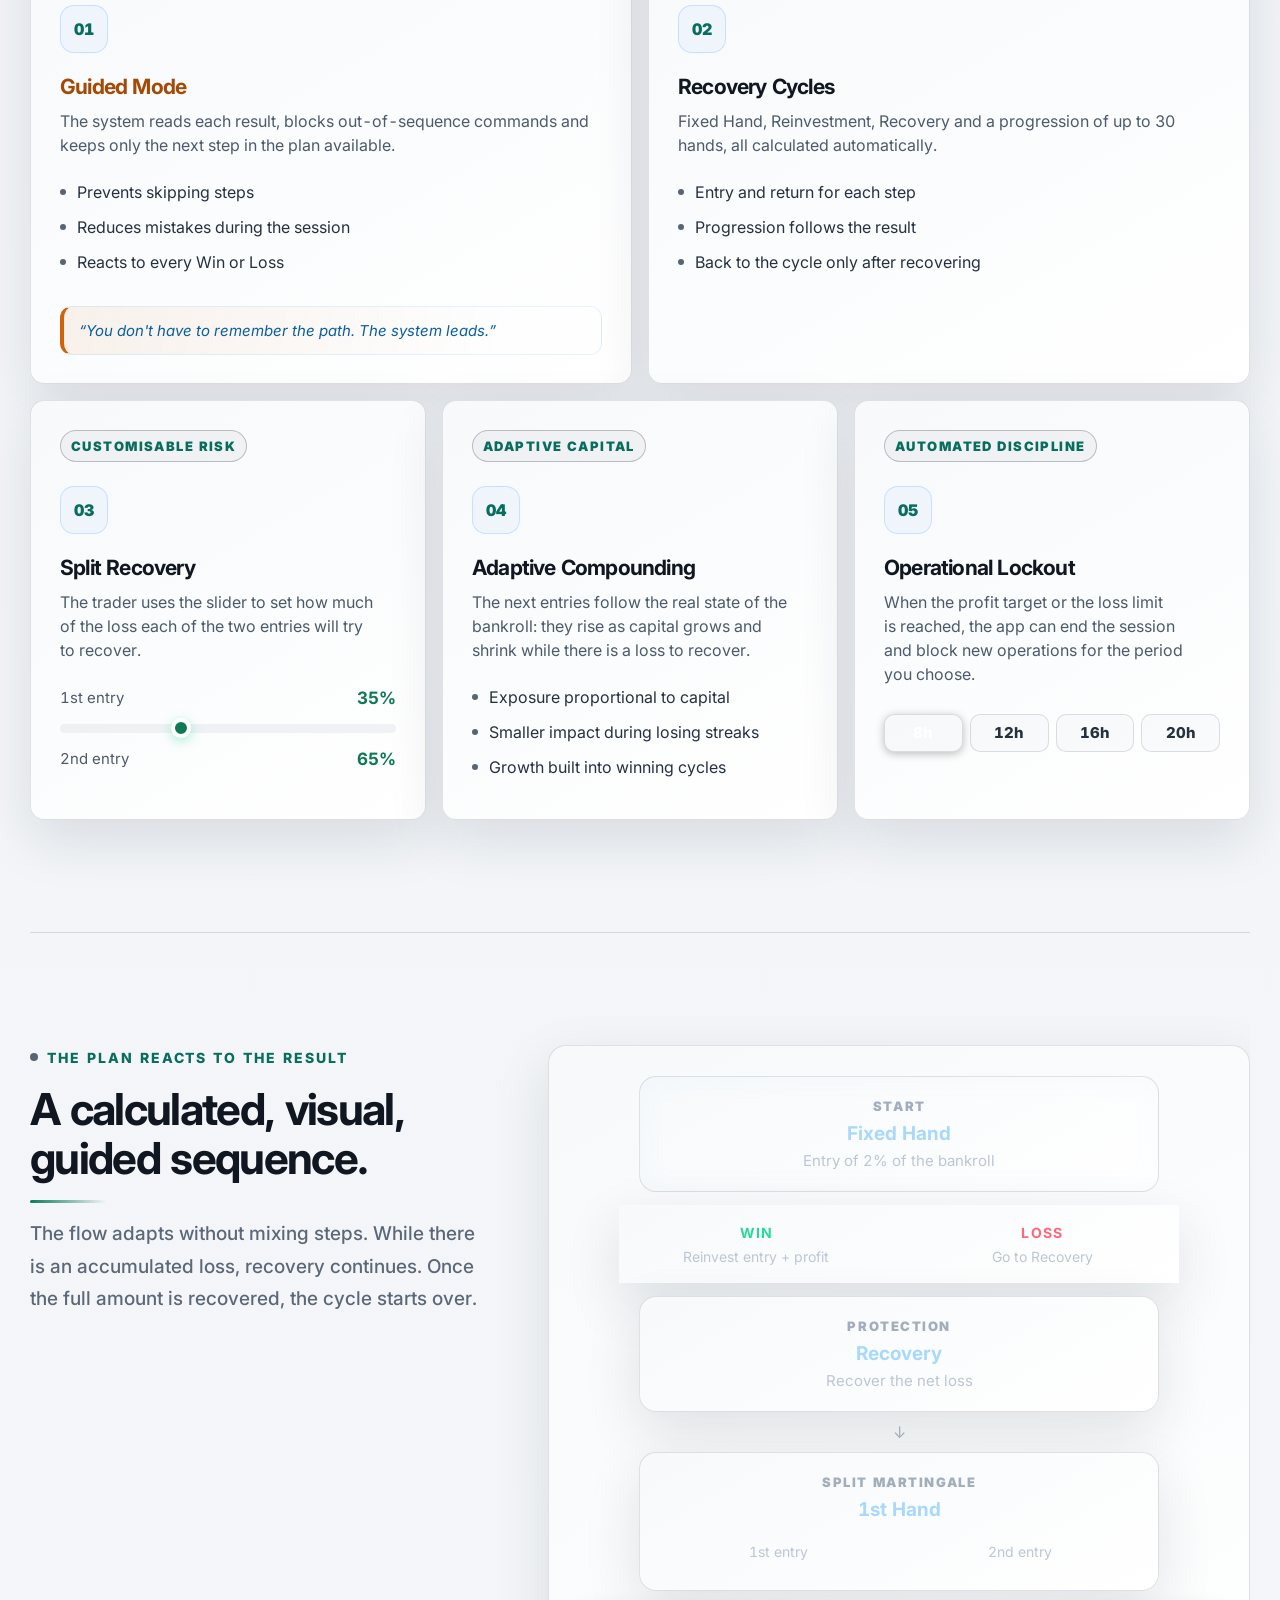
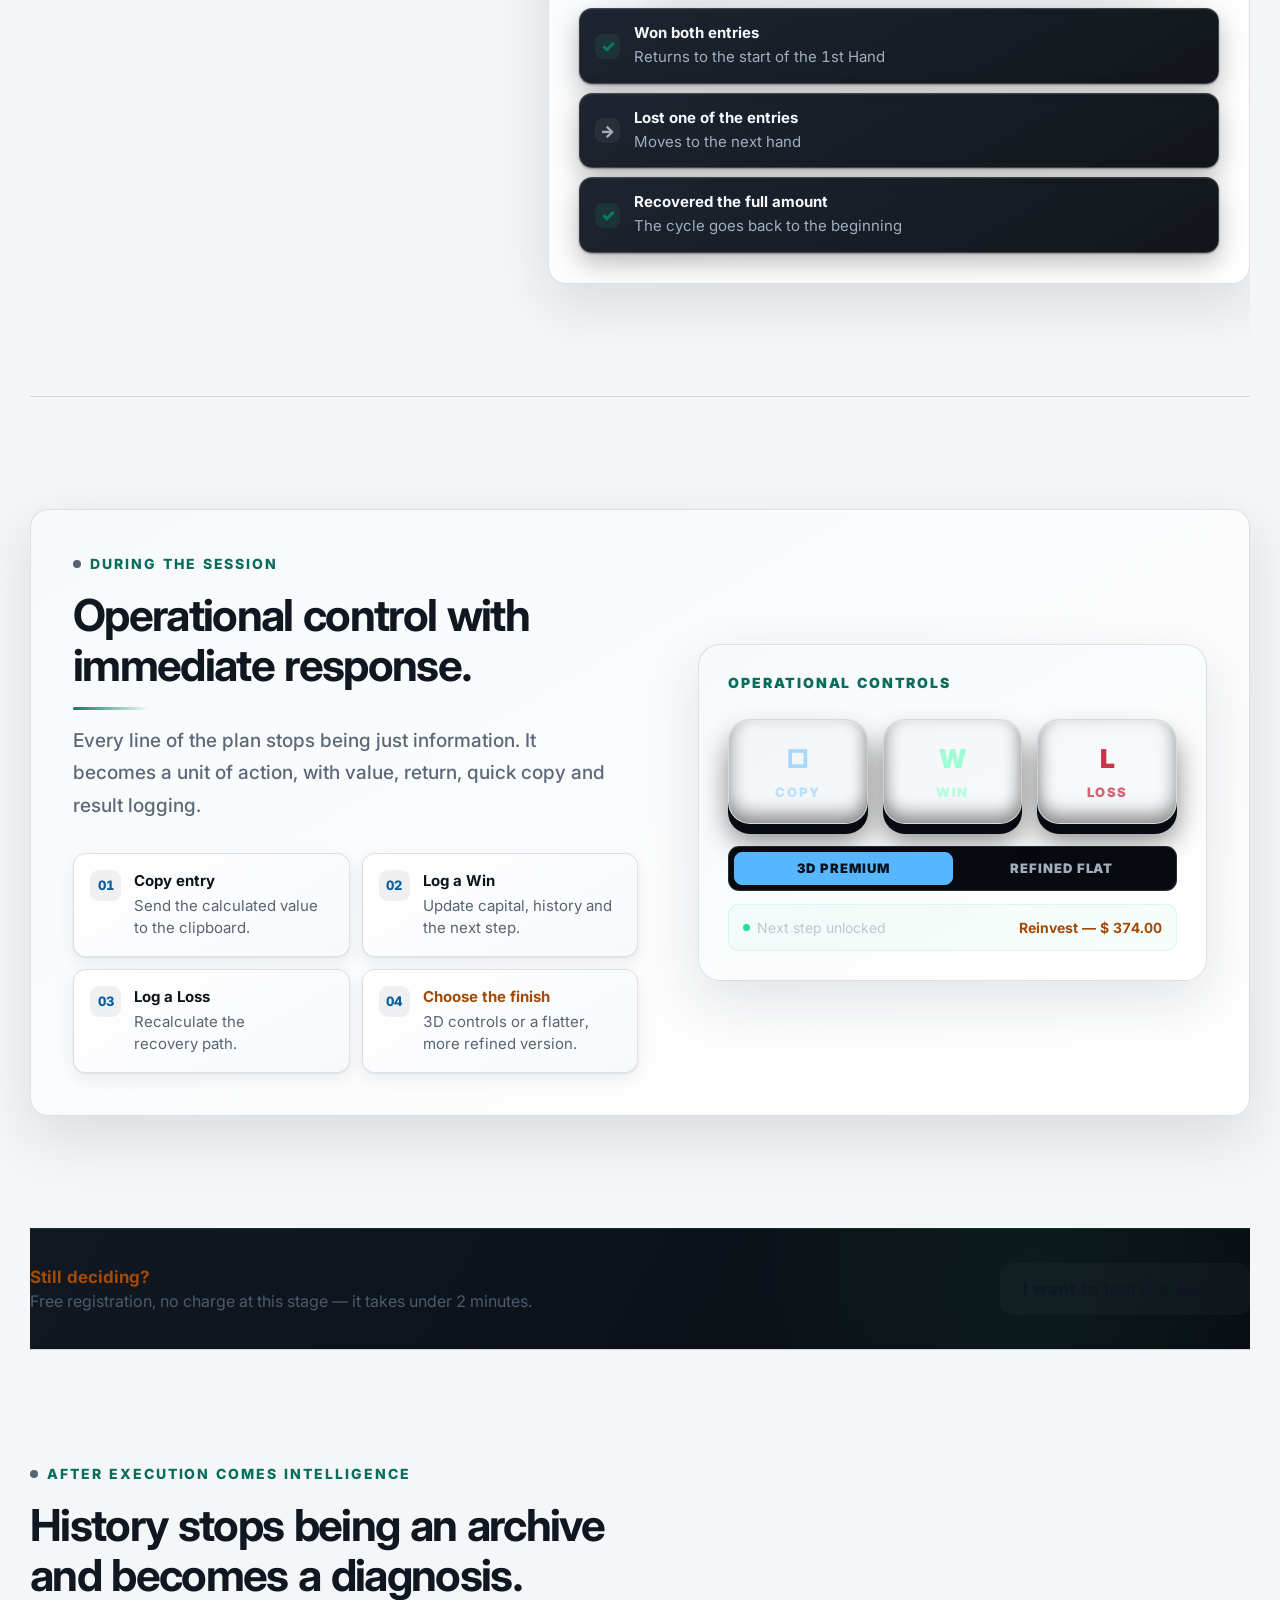
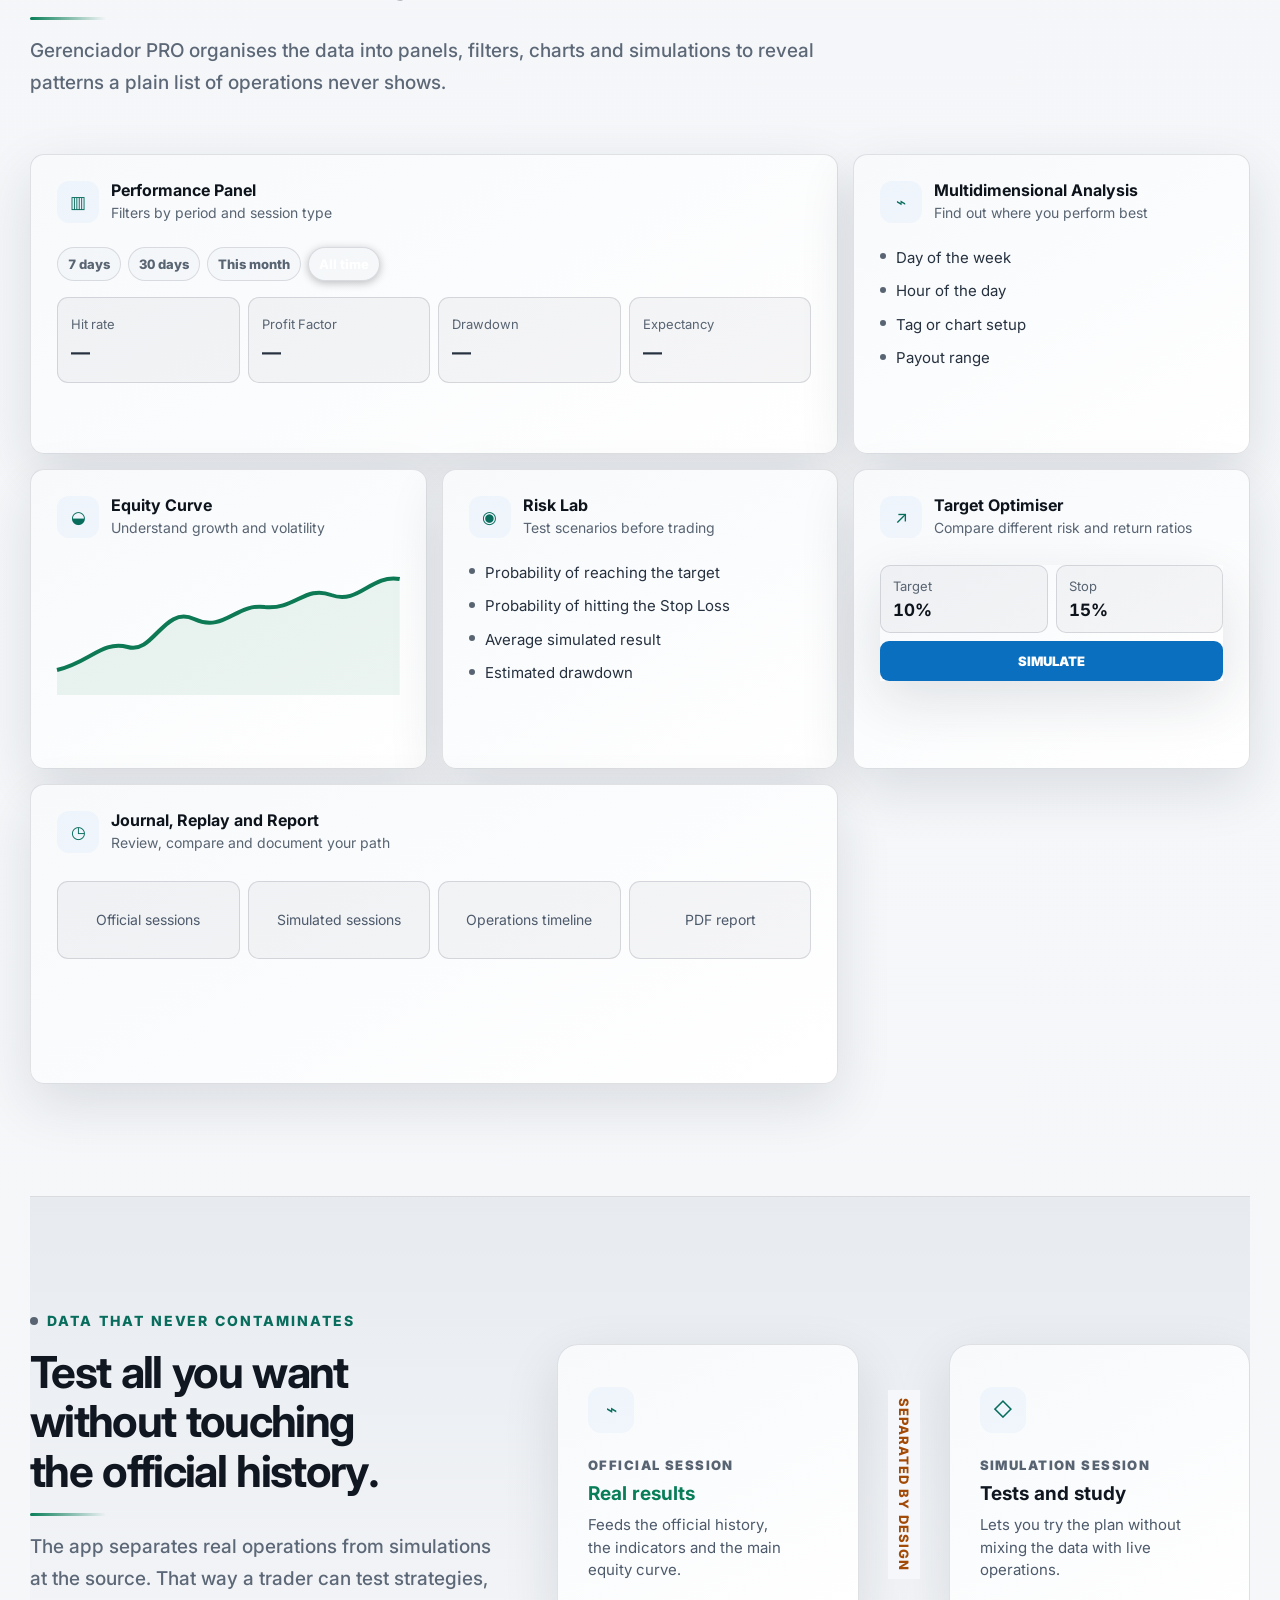
==== commit 7a795895: "chore: refresh trading visual cache" ====
--- a/index.html
+++ b/index.html
@@ -26,7 +26,7 @@
   <link href="https://fonts.googleapis.com/css2?family=Inter:wght@400;500;600;700;800&amp;display=swap" rel="stylesheet">
   <link rel="stylesheet" href="styles.css?v=20260819-5">
   <link rel="stylesheet" href="styles-cadastro-etapas.css?v=20260804-2">
-  <link rel="stylesheet" href="styles-trader-product.css?v=20260821-1">
+  <link rel="stylesheet" href="styles-trader-product.css?v=20260821-2">
   <script defer="" src="config.js?v=20260803-2"></script>
   <script defer="" src="script.js?v=20260819-1"></script>
   <script defer="" src="site.js?v=20260819-1"></script>
--- a/styles-trader-product.css
+++ b/styles-trader-product.css
@@ -1,5 +1,6 @@
 /* Gerenciador PRO — visual de produto para trading.
-   Camada estritamente visual: nenhum texto, chave i18n ou comportamento muda. */
+   Camada estritamente visual: nenhum texto, chave i18n ou comportamento muda.
+   O laranja fica reservado à marca e às ações principais de conversão. */
 
 :root {
   --trade-bg: #07090d;
@@ -10,8 +11,8 @@
   --trade-line-strong: rgba(193, 204, 218, .24);
   --trade-text: #f4f6f8;
   --trade-muted: #929eae;
-  --trade-orange: #ff7a1a;
-  --trade-orange-2: #ff9a43;
+  --trade-orange: #2fc7a1;
+  --trade-orange-2: #69dfc0;
   --trade-green: #29d99a;
   --trade-red: #ff6179;
   --trade-blue: #5b9cff;
@@ -27,8 +28,8 @@
   --trade-line-strong: rgba(23, 34, 49, .22);
   --trade-text: #101721;
   --trade-muted: #5c6877;
-  --trade-orange: #d95f09;
-  --trade-orange-2: #b84d00;
+  --trade-orange: #087e68;
+  --trade-orange-2: #086d5d;
   --trade-green: #087e58;
   --trade-red: #c7354c;
   --trade-blue: #246fc3;
@@ -40,7 +41,7 @@
 body {
   color: var(--trade-text);
   background:
-    radial-gradient(circle at 78% 7%, rgba(255, 122, 26, .075), transparent 24%),
+    radial-gradient(circle at 78% 7%, rgba(47, 199, 161, .055), transparent 24%),
     radial-gradient(circle at 12% 40%, rgba(41, 217, 154, .035), transparent 24%),
     linear-gradient(180deg, var(--trade-bg), var(--trade-bg-2) 46%, var(--trade-bg));
   font-family: var(--fonte-idioma, Inter), Inter, Arial, sans-serif;
@@ -49,7 +50,7 @@
 
 [data-tema="claro"] body {
   background:
-    radial-gradient(circle at 78% 7%, rgba(217, 95, 9, .07), transparent 24%),
+    radial-gradient(circle at 78% 7%, rgba(8, 126, 104, .05), transparent 24%),
     linear-gradient(180deg, #fafbfc, var(--trade-bg) 48%, #f8f9fb);
 }
 
@@ -64,7 +65,7 @@
 
 .ambient-one { background: var(--trade-orange); opacity: .065; }
 .ambient-two { background: var(--trade-green); opacity: .035; }
-.reading-progress > span { background: linear-gradient(90deg, var(--trade-orange), var(--trade-green)); }
+.reading-progress > span { background: linear-gradient(90deg, var(--trade-blue), var(--trade-green)); }
 
 .launch-bar {
   min-height: 36px;
@@ -72,7 +73,8 @@
   background: rgba(6, 8, 12, .94);
 }
 [data-tema="claro"] .launch-bar { background: rgba(250, 251, 252, .94); }
-.launch-bar strong, .launch-bar a { color: var(--trade-orange-2); }
+.launch-bar strong { color: var(--trade-muted); }
+.launch-bar a { color: var(--trade-orange-2); }
 .launch-pulse { background: var(--trade-green); box-shadow: 0 0 14px rgba(41, 217, 154, .52); }
 
 .site-header {
@@ -165,7 +167,7 @@
   letter-spacing: .065em;
   text-transform: uppercase;
 }
-.hero .eyebrow.brand i { background: var(--trade-orange); box-shadow: 0 0 12px rgba(255, 122, 26, .45); }
+.hero .eyebrow.brand i { background: var(--trade-orange); box-shadow: 0 0 12px rgba(47, 199, 161, .42); }
 
 .hero h1 {
   margin: 25px 0 23px;
@@ -179,14 +181,14 @@
 .hero h1 span {
   padding: 0;
   color: transparent;
-  background: linear-gradient(96deg, #fff0e2 0%, var(--trade-orange-2) 46%, #ff6b16 100%);
+  background: linear-gradient(96deg, #f4f6f8 0%, #b9e9dd 46%, var(--trade-orange-2) 100%);
   background-clip: text;
   -webkit-background-clip: text;
   -webkit-text-fill-color: transparent;
   box-shadow: none;
 }
 [data-tema="claro"] .hero h1 span {
-  background: linear-gradient(96deg, #7a2f00 0%, var(--trade-orange) 52%, #a94100 100%);
+  background: linear-gradient(96deg, #17212b 0%, var(--trade-orange) 52%, #086d5d 100%);
   background-clip: text;
   -webkit-background-clip: text;
 }
@@ -214,7 +216,7 @@
 .command-center {
   overflow: hidden;
   border: 1px solid var(--trade-line-strong);
-  border-top-color: rgba(255, 154, 67, .44);
+  border-top-color: rgba(47, 199, 161, .4);
   border-radius: 16px;
   background: linear-gradient(150deg, rgba(19, 27, 38, .99), rgba(7, 11, 17, .995));
   box-shadow: var(--trade-shadow), inset 0 1px rgba(255,255,255,.045);
@@ -232,7 +234,7 @@
 }
 .command-glow { background: var(--trade-orange); opacity: .075; }
 .command-topbar { border-color: var(--trade-line); }
-.command-brand > span { color: #171717; background: var(--trade-orange); }
+.command-brand > span { color: #171717; background: #ff7a1a; }
 .online-badge, .official-session, .guided-message { color: var(--trade-green); }
 .online-badge i, .guided-message i { background: var(--trade-green); box-shadow: 0 0 13px rgba(41,217,154,.52); }
 
@@ -243,7 +245,7 @@
   background: rgba(143, 158, 178, .035);
 }
 .status-chip.official { color: var(--trade-green); border-color: rgba(41,217,154,.3); }
-.status-chip.cycles { color: var(--trade-orange-2); border-color: rgba(255,154,67,.3); }
+.status-chip.cycles { color: var(--trade-blue); border-color: rgba(91,156,255,.3); }
 .status-chip.guided { color: #d6dce4; }
 .status-chip.compound { color: var(--trade-muted); }
 
@@ -257,7 +259,7 @@
 .command-summary strong,
 .plan-row > b { font-family: "SFMono-Regular", Consolas, "Liberation Mono", monospace; }
 .plan-head { color: var(--trade-muted); background: rgba(143, 157, 175, .055); }
-.plan-row.active { border-left-color: var(--trade-orange); background: rgba(255, 122, 26, .055); }
+.plan-row.active { border-left-color: var(--trade-green); background: rgba(41, 217, 154, .05); }
 .mini-actions .win { color: var(--trade-green); border-color: rgba(41,217,154,.4); }
 .mini-actions .loss { color: var(--trade-red); border-color: rgba(255,97,121,.4); }
 
@@ -322,7 +324,7 @@
 .operations-copy h2::after,
 .separation-copy h2::after,
 .boundaries-copy h2::after,
-.form-intro h2::after { background: linear-gradient(90deg, var(--trade-orange), rgba(255,122,26,0)); }
+.form-intro h2::after { background: linear-gradient(90deg, var(--trade-green), rgba(41,217,154,0)); }
 
 .statement-copy [data-i18n="statement.03"],
 .comparison-section [data-i18n="comparativo.03"],
@@ -387,9 +389,9 @@
 .metric-grid > article,
 .global-stats > article { border-color: var(--trade-line) !important; }
 .comparison-row:hover, .journal-row:hover { background: rgba(255,255,255,.02); }
-.comparison-header .pro-head { color: var(--trade-orange-2); background: rgba(255,122,26,.055); box-shadow: inset 0 -2px var(--trade-orange); }
+.comparison-header .pro-head { color: var(--trade-green); background: rgba(41,217,154,.045); box-shadow: inset 0 -2px var(--trade-green); }
 .comparison-row .sheet-cell { color: var(--trade-muted); background: rgba(0,0,0,.08); }
-.comparison-row .pro-cell { border-left-color: rgba(255,122,26,.22); background: rgba(255,122,26,.025); }
+.comparison-row .pro-cell { border-left-color: rgba(41,217,154,.2); background: rgba(41,217,154,.02); }
 
 .check, .good, .positivo, .win { color: var(--trade-green) !important; }
 .bad, .negativo, .loss, .l { color: var(--trade-red) !important; }
@@ -397,9 +399,9 @@
 .sim-num, .sim-chave, .sim-resumo-alvo, .sim-compara-destaque, .sim-reducao { color: var(--trade-orange-2) !important; }
 .sim-ponto-neutro { border-color: var(--trade-blue) !important; }
 .sim-ponto-risco, .sim-passo-risco, .sim-resumo-risco { color: var(--trade-red) !important; border-color: rgba(255,97,121,.28) !important; }
-.sim-passo-alvo { border-color: rgba(255,122,26,.32) !important; }
+.sim-passo-alvo { border-color: rgba(41,217,154,.3) !important; }
 .sim-track, .split-track { background: rgba(147,160,178,.13) !important; }
-.sim-track > span, .split-range { background: linear-gradient(90deg, var(--trade-orange), var(--trade-green)) !important; }
+.sim-track > span, .split-range { background: linear-gradient(90deg, var(--trade-blue), var(--trade-green)) !important; }
 
 .seq-fichas span,
 .sheet-cell,
@@ -419,15 +421,15 @@
 .guided-icon,
 .tab-icon {
   color: var(--trade-orange-2) !important;
-  border-color: rgba(255,122,26,.22) !important;
-  background: rgba(255,122,26,.055) !important;
+  border-color: rgba(91,156,255,.24) !important;
+  background: rgba(91,156,255,.055) !important;
 }
 .flow-branch.win-branch, .official-session { border-color: rgba(41,217,154,.28) !important; background: rgba(41,217,154,.045) !important; }
 .flow-branch.loss-branch { border-color: rgba(255,97,121,.28) !important; background: rgba(255,97,121,.045) !important; }
 
 .cta-strip {
-  border-block-color: rgba(255,122,26,.17);
-  background: radial-gradient(circle at 82% 45%, rgba(255,122,26,.09), transparent 28%), linear-gradient(120deg, #111821, #080c12);
+  border-block-color: rgba(41,217,154,.15);
+  background: radial-gradient(circle at 82% 45%, rgba(41,217,154,.065), transparent 28%), linear-gradient(120deg, #111821, #080c12);
 }
 .separation-section {
   border-block: 1px solid var(--trade-line);
@@ -447,10 +449,10 @@
 [data-tema="claro"] .field textarea { background: #fff !important; }
 .field input:focus,
 .field select:focus,
-.field textarea:focus { border-color: var(--trade-orange) !important; box-shadow: 0 0 0 3px rgba(255,122,26,.1) !important; }
+.field textarea:focus { border-color: var(--trade-blue) !important; box-shadow: 0 0 0 3px rgba(91,156,255,.1) !important; }
 .step-dot.active { color: #151515 !important; background: var(--trade-orange) !important; }
 .step-dot.done { color: #101512 !important; background: var(--trade-green) !important; }
-.interest-tab.active { border-color: var(--trade-orange) !important; background: rgba(255,122,26,.07) !important; }
+.interest-tab.active { border-color: var(--trade-blue) !important; background: rgba(91,156,255,.065) !important; }
 .secure-badge { color: var(--trade-green); }
 
 .hero h1 span,
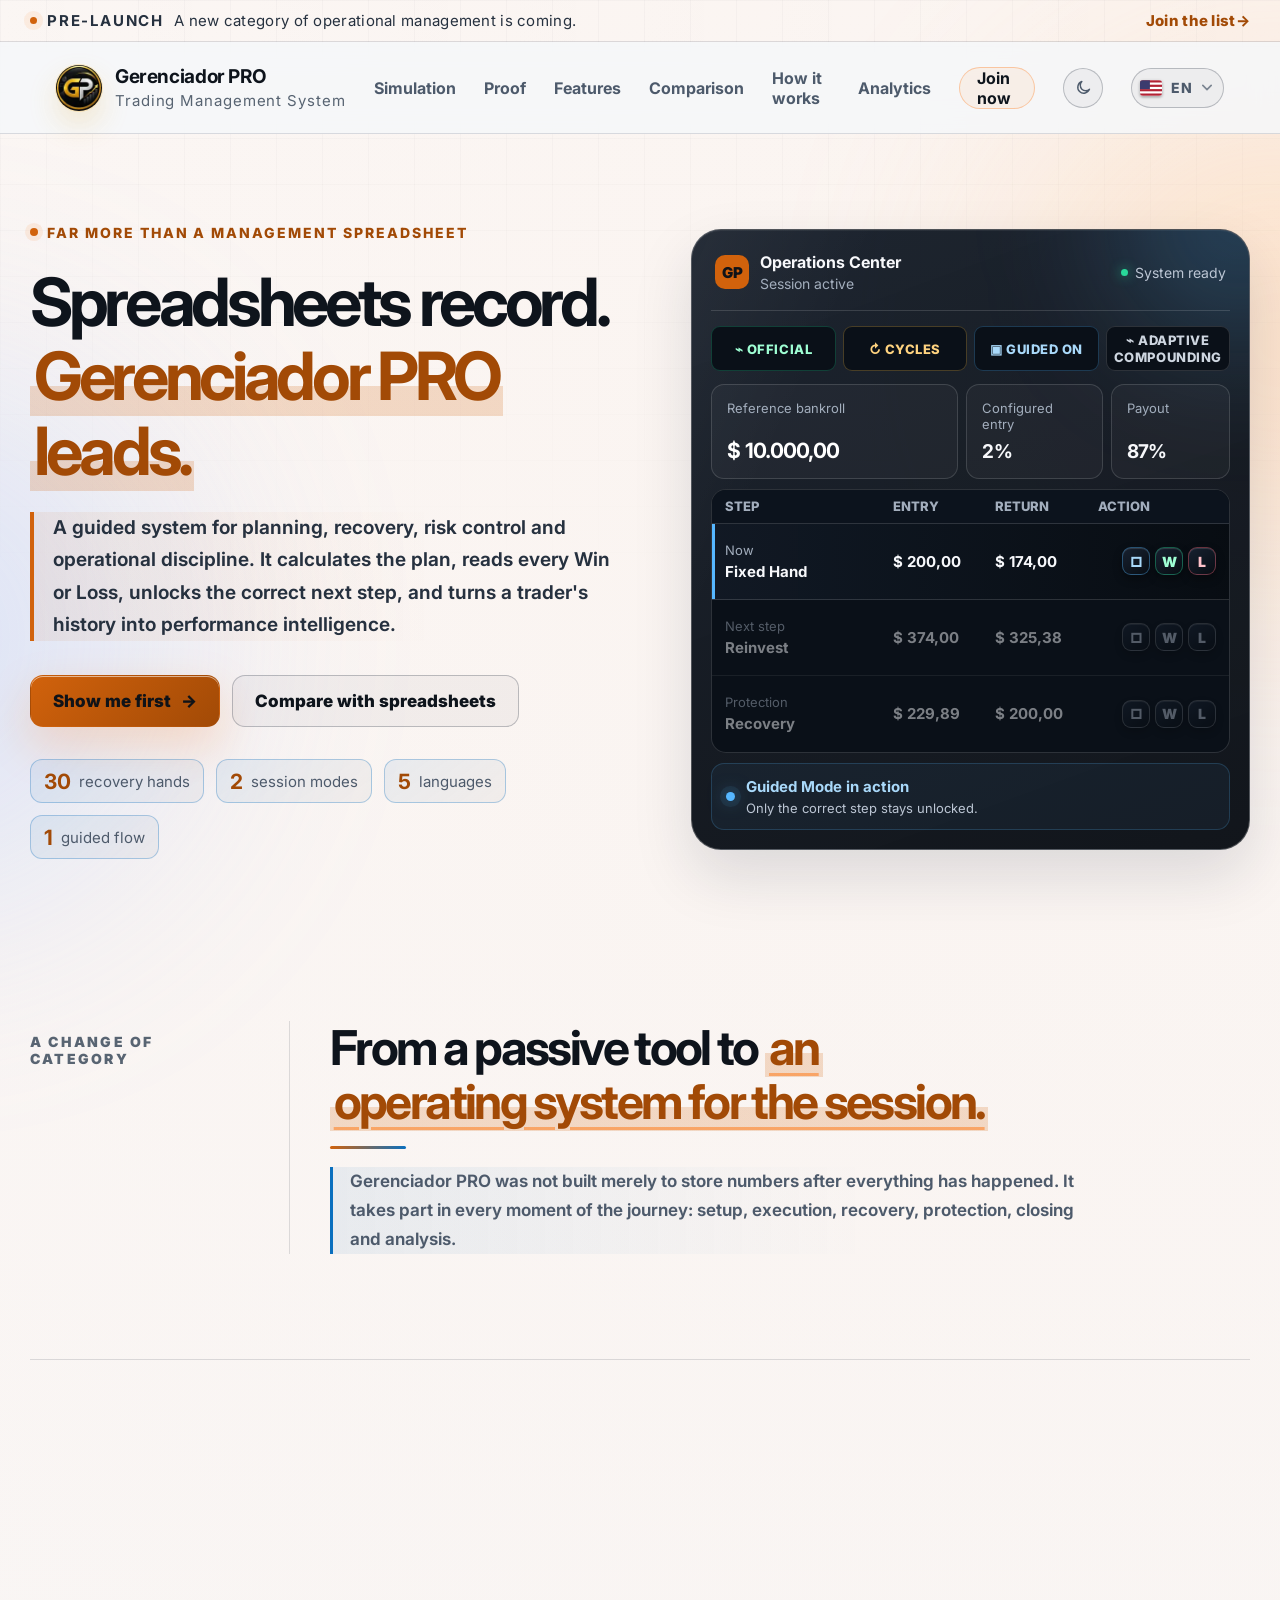
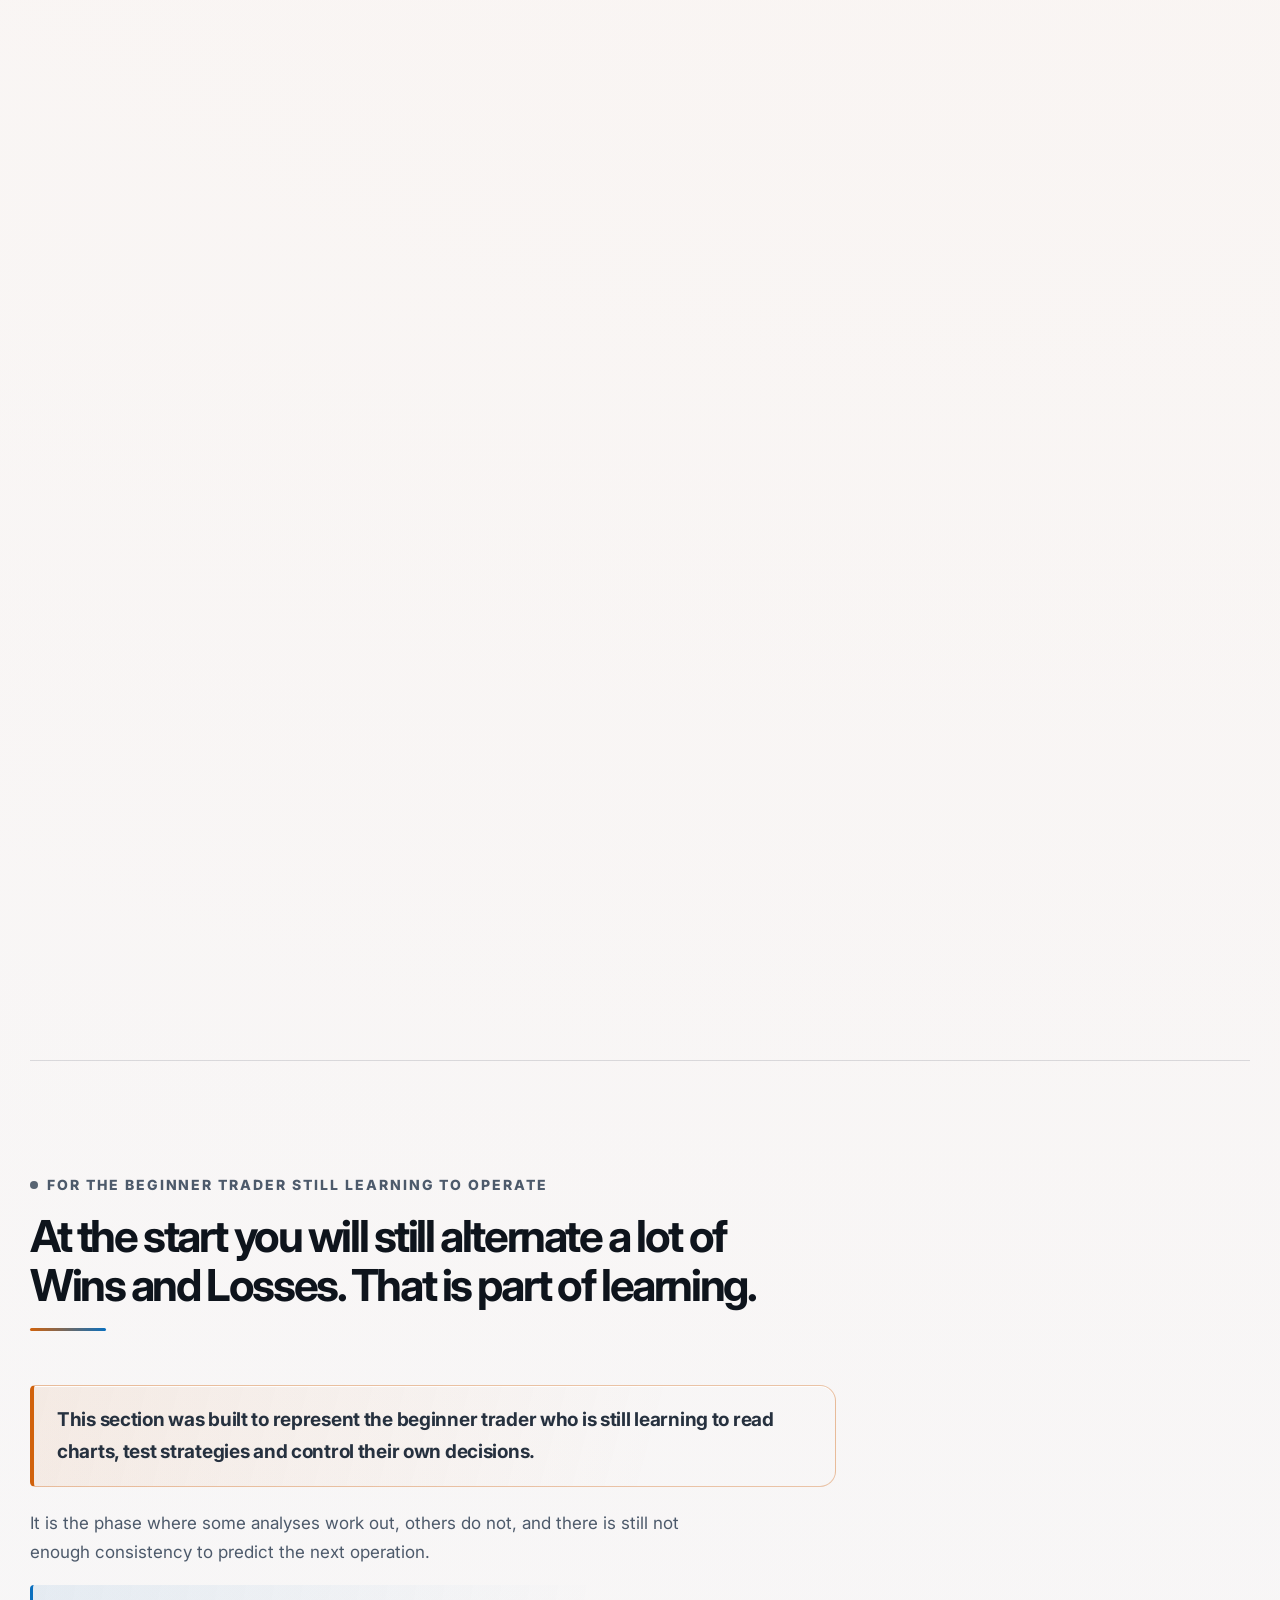
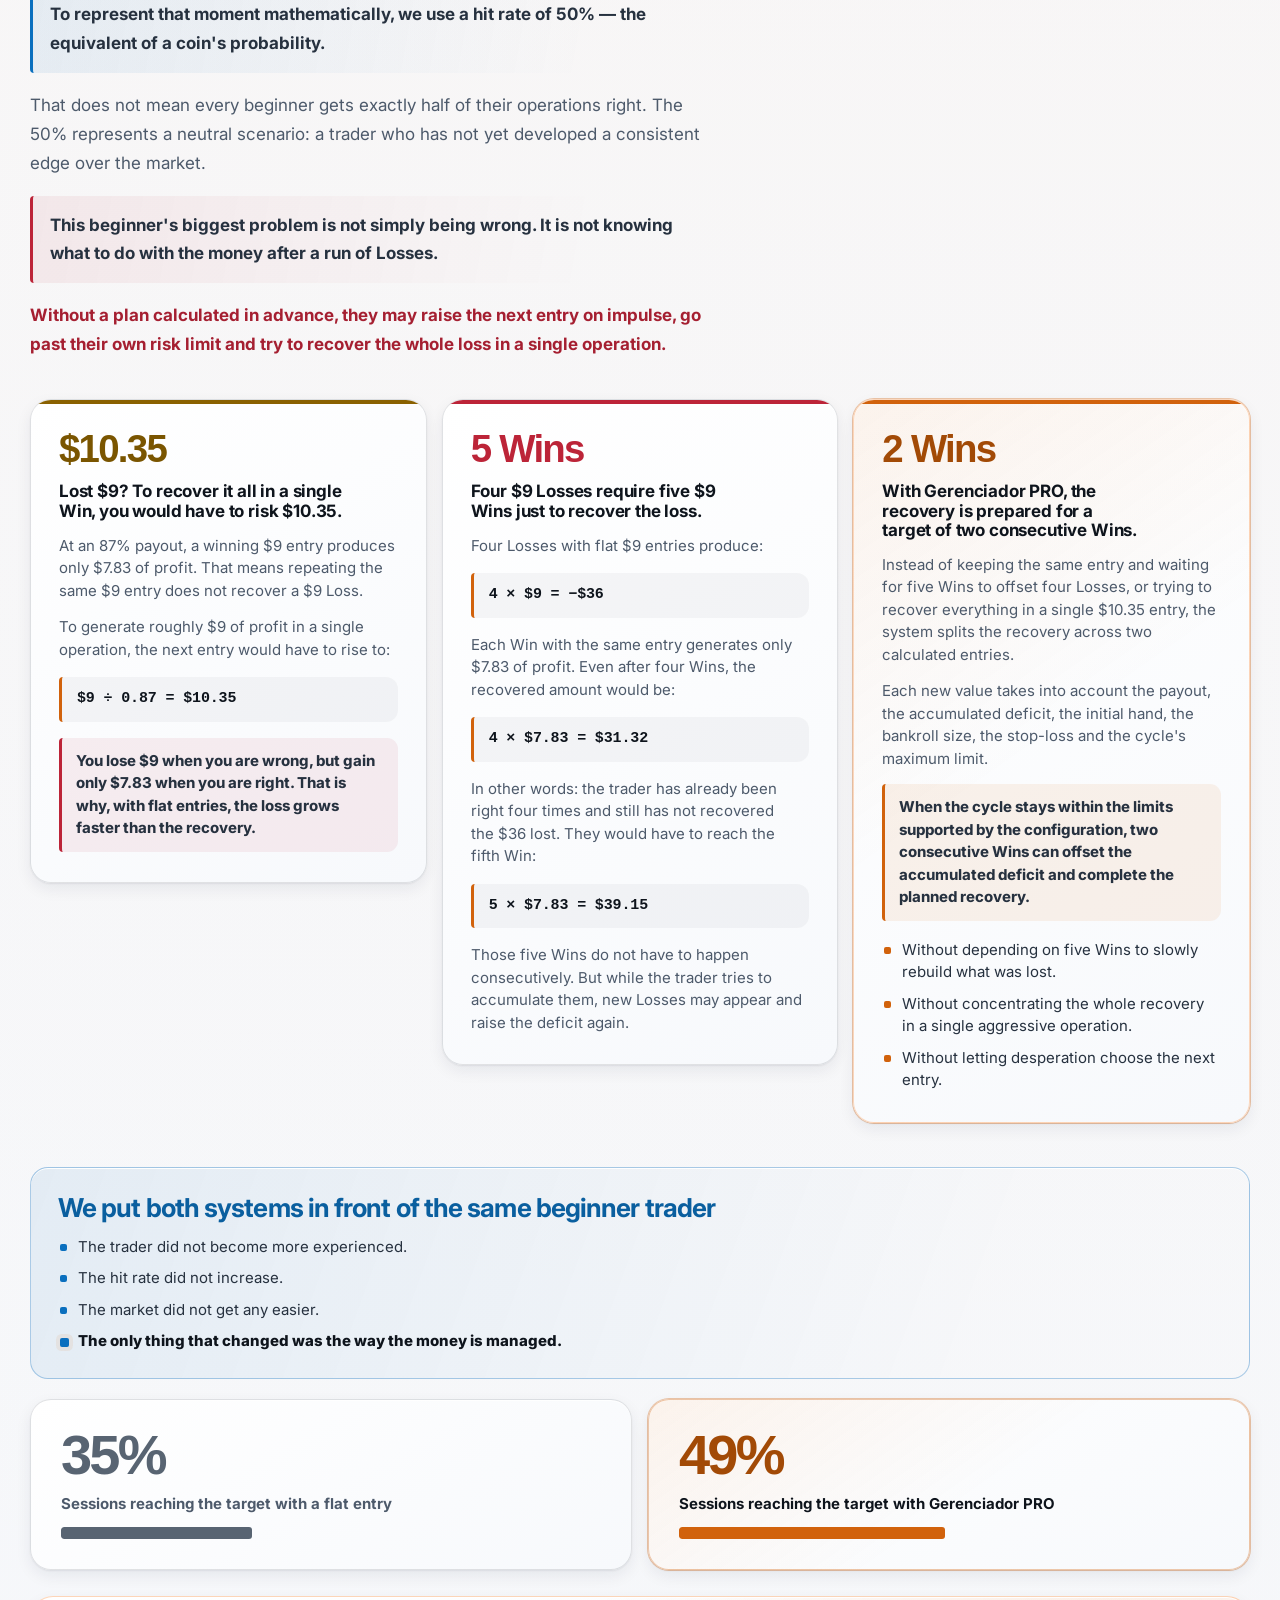
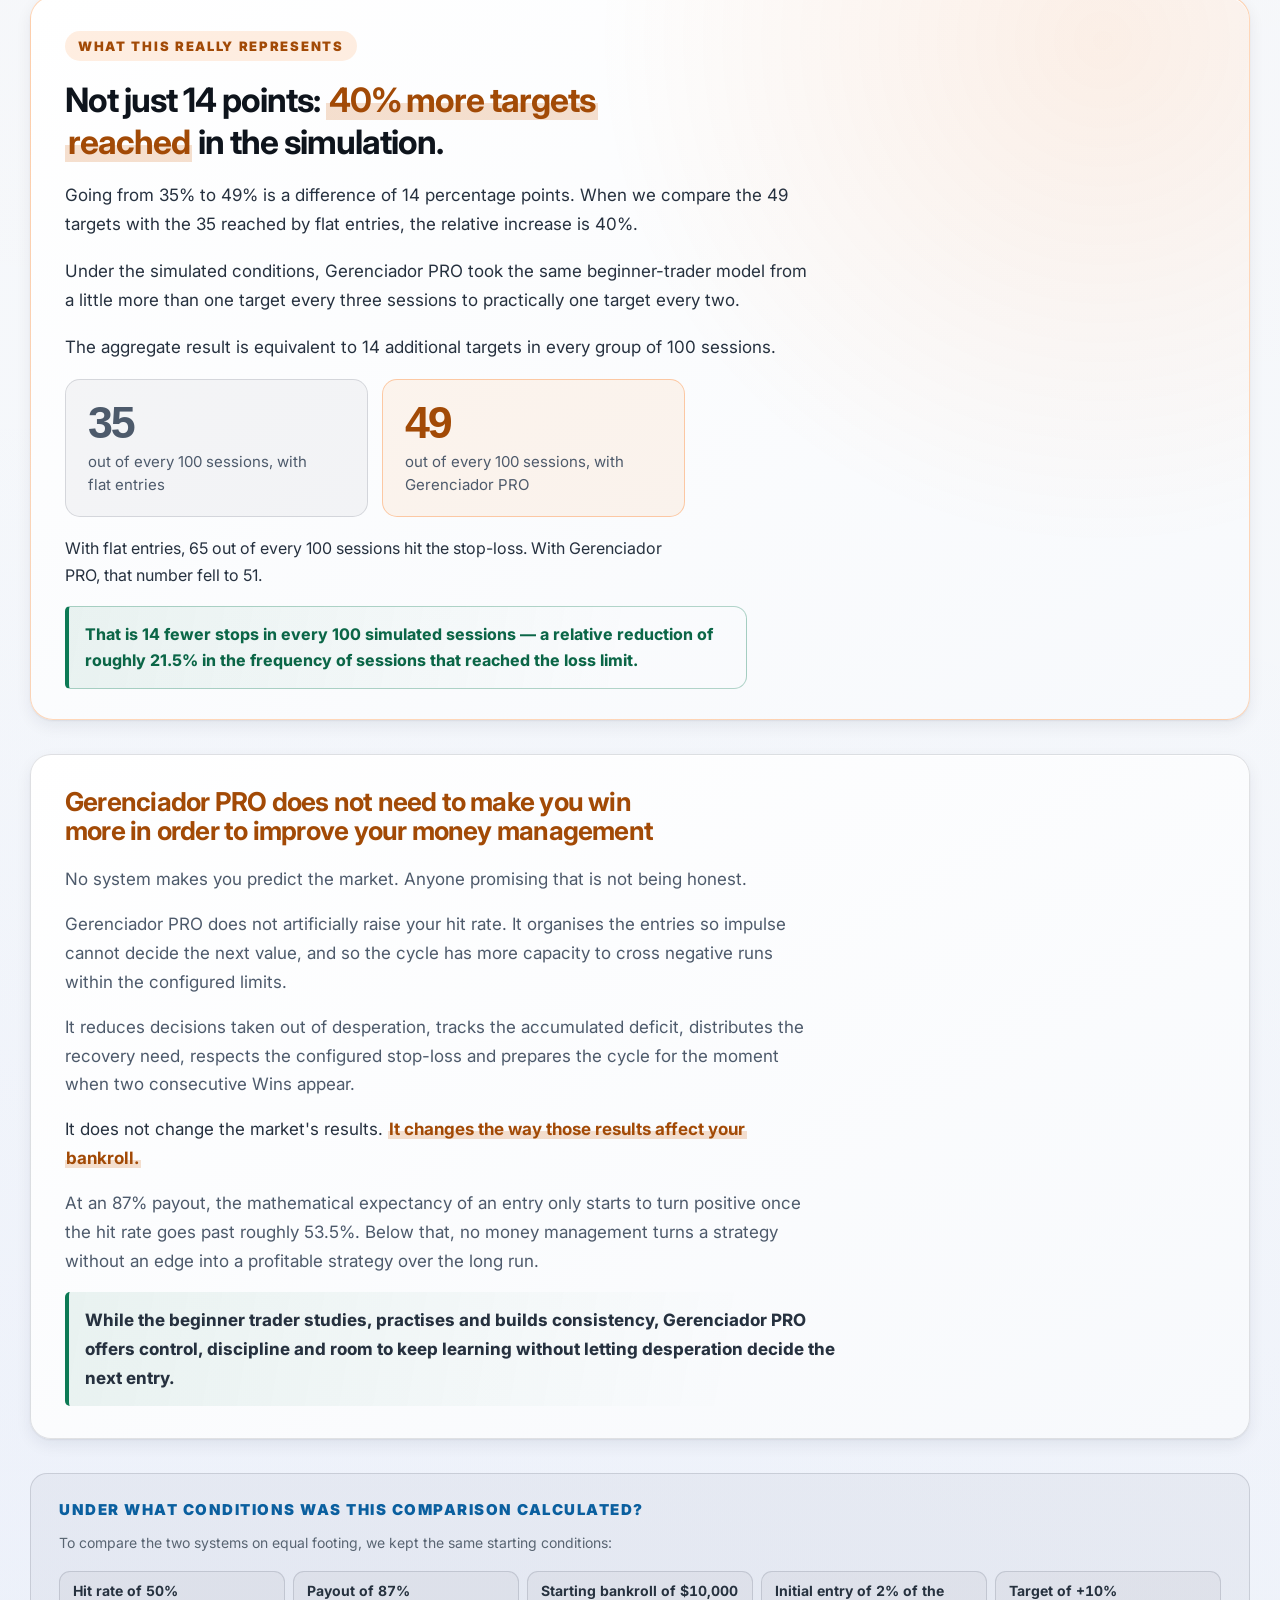
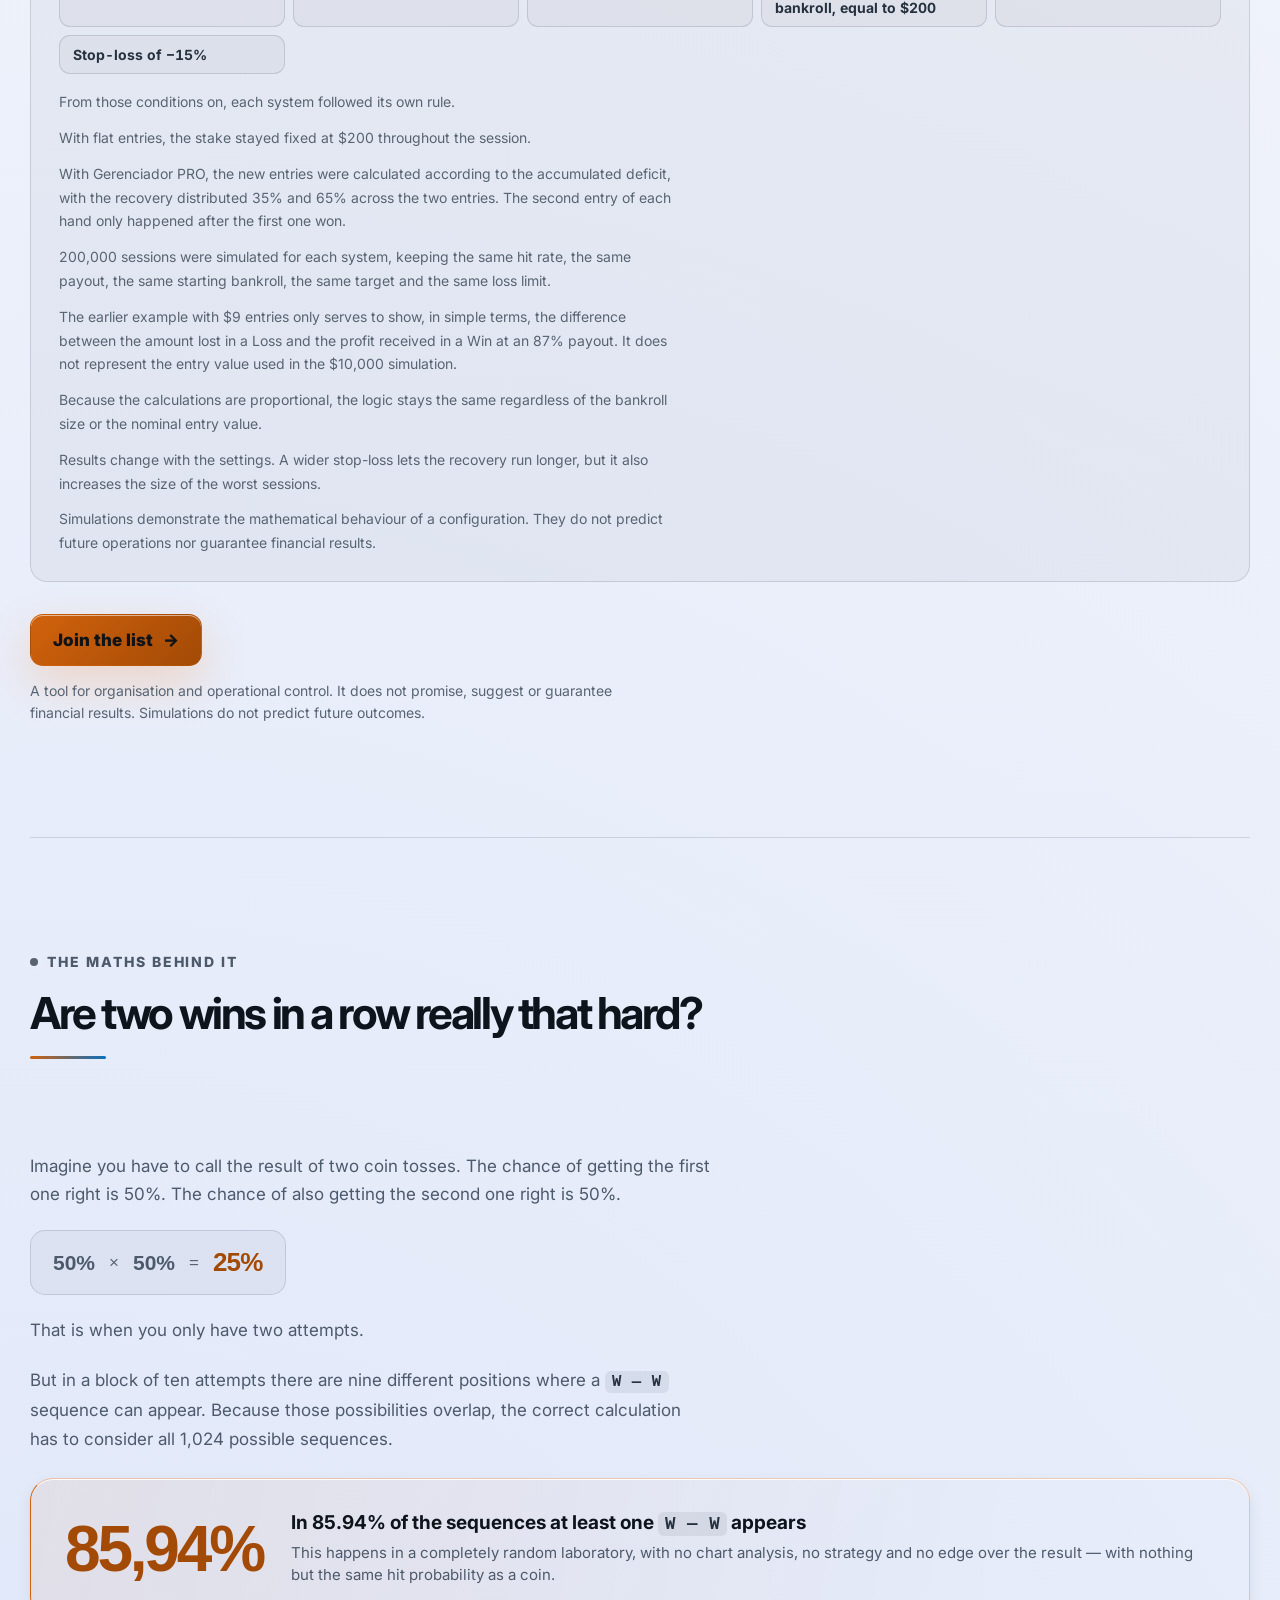
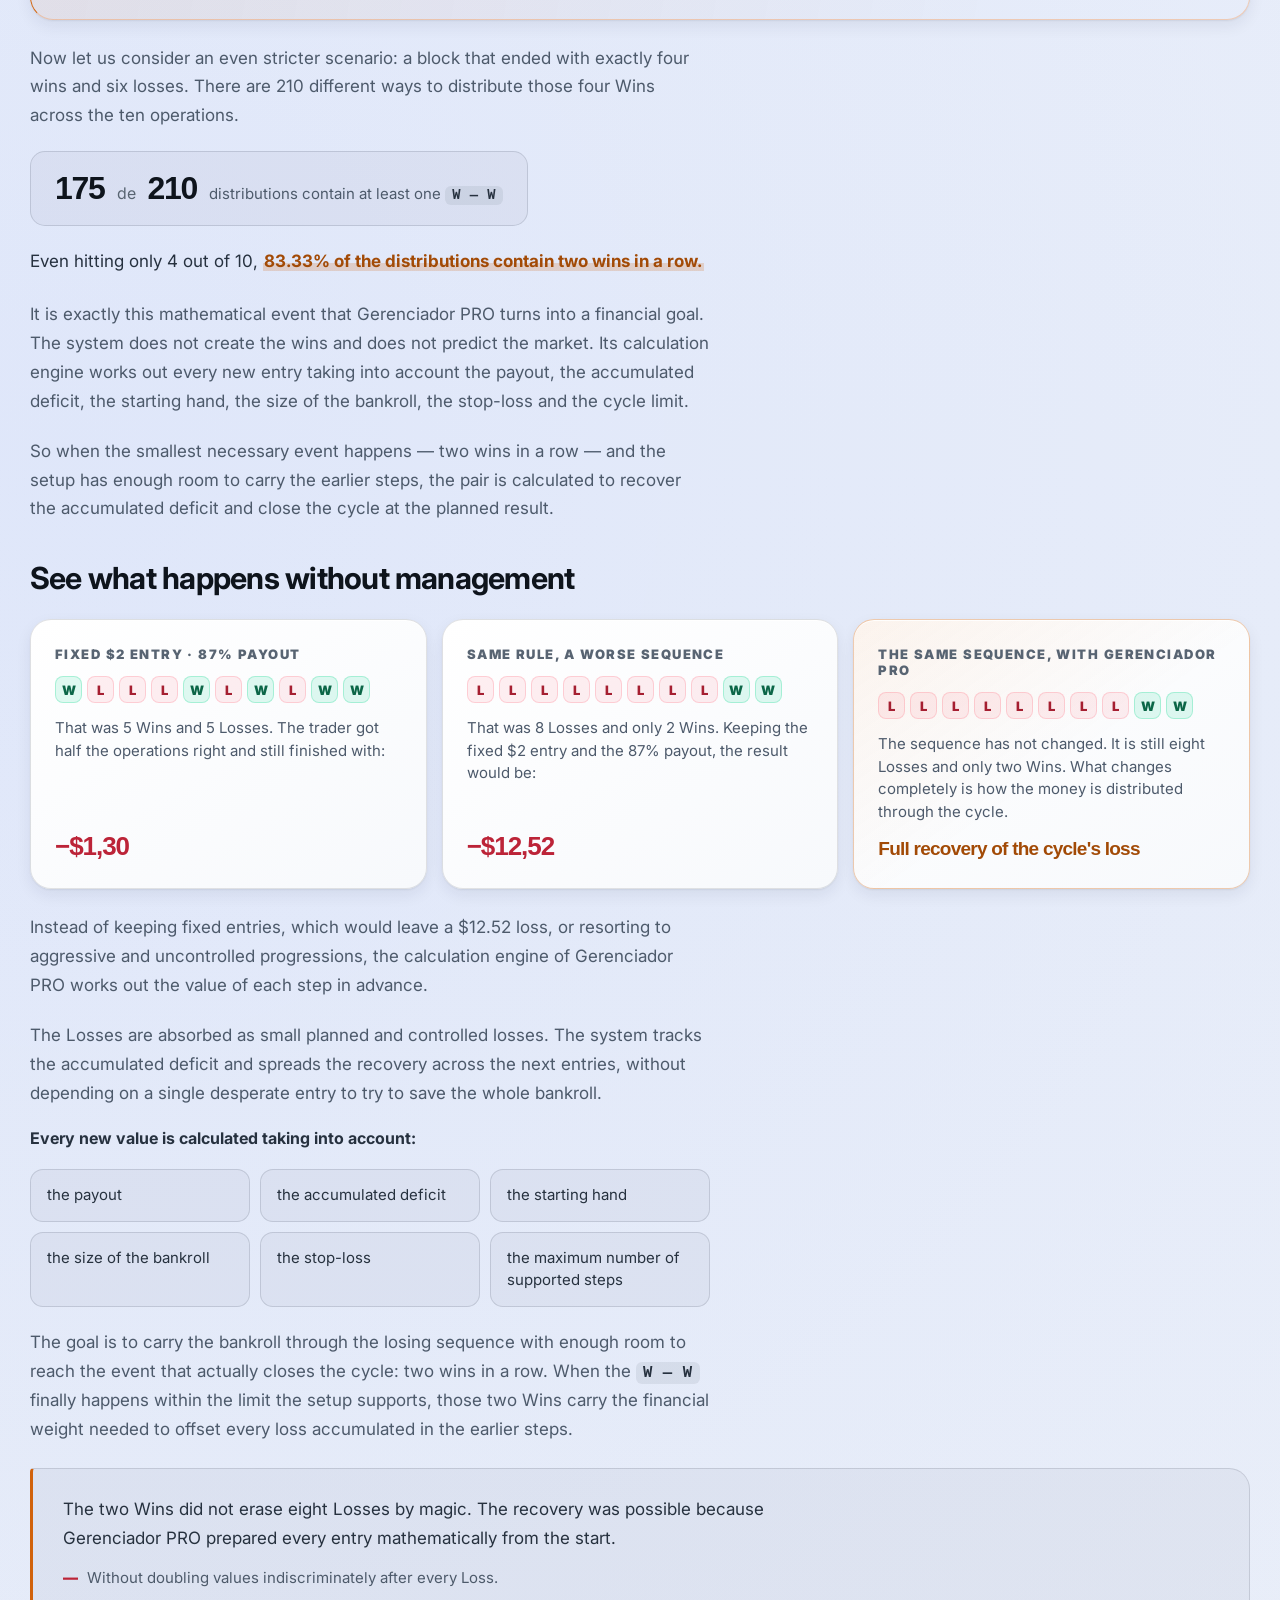
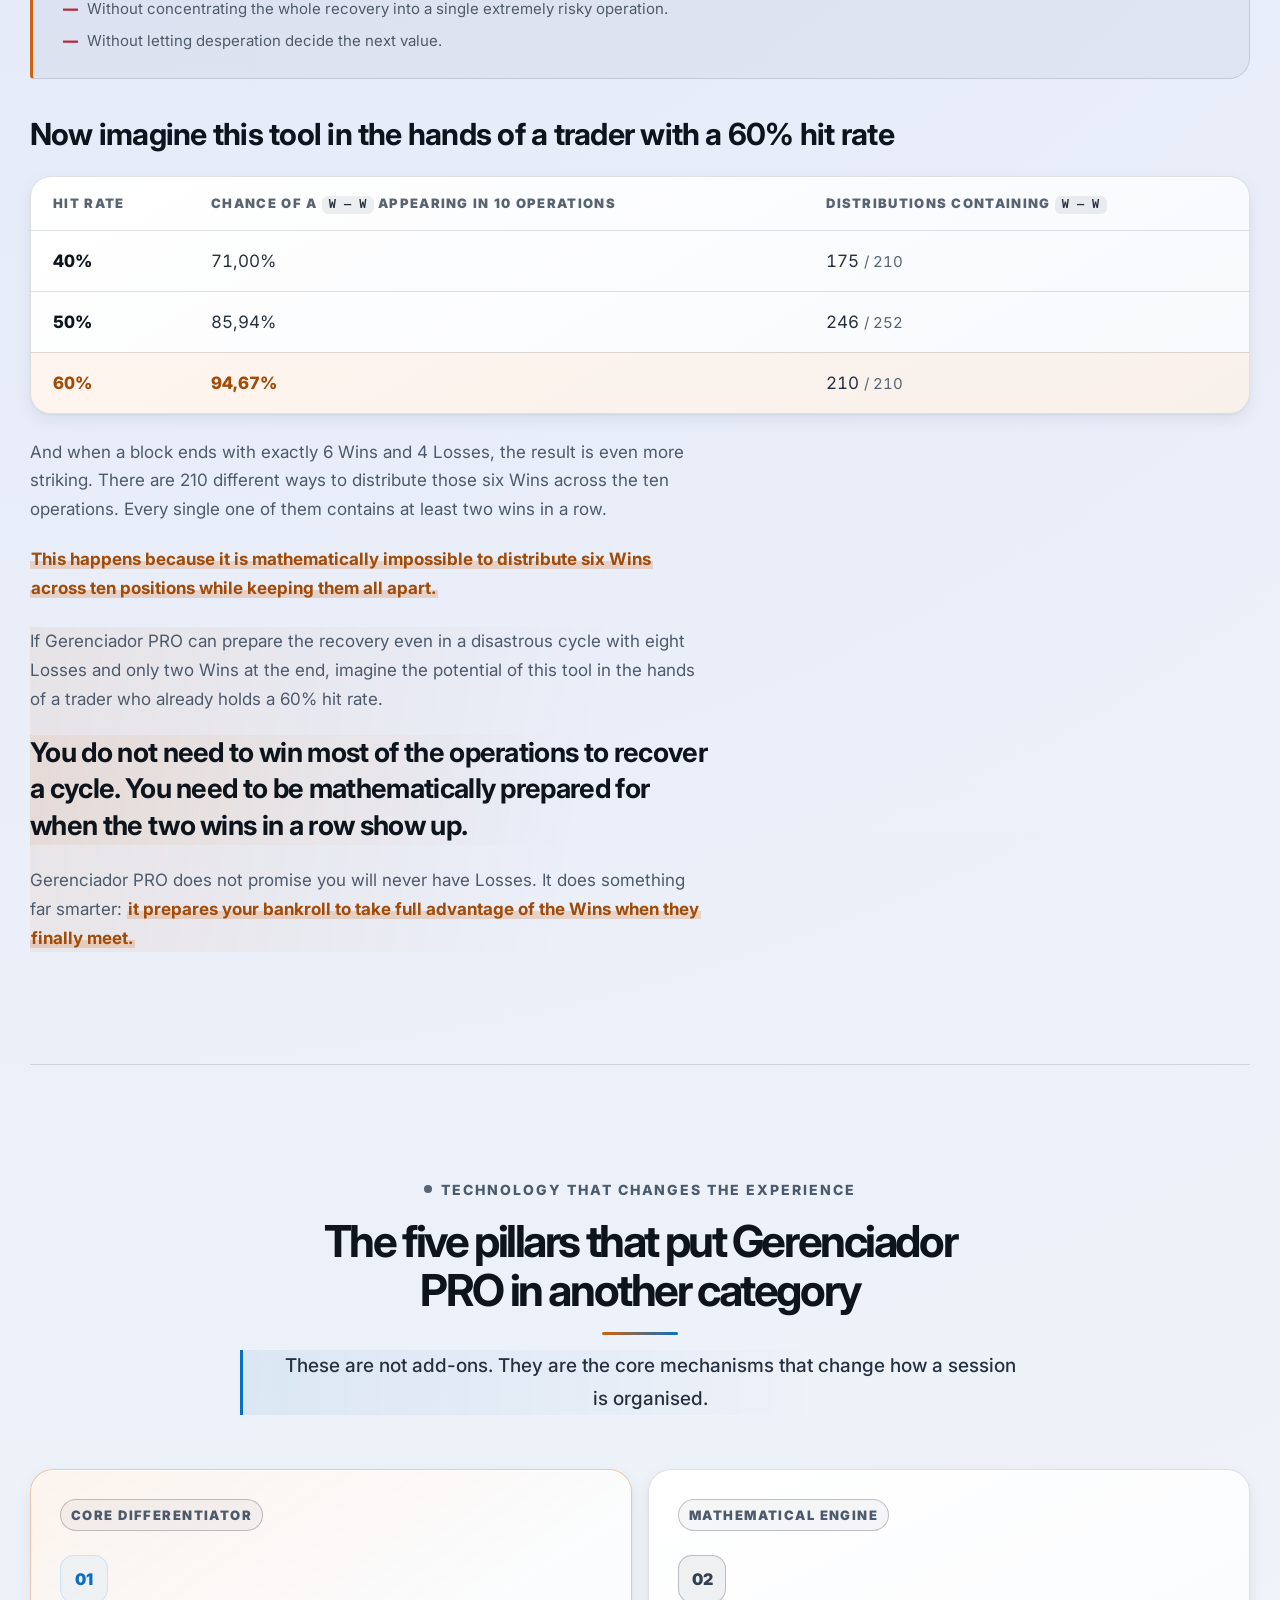
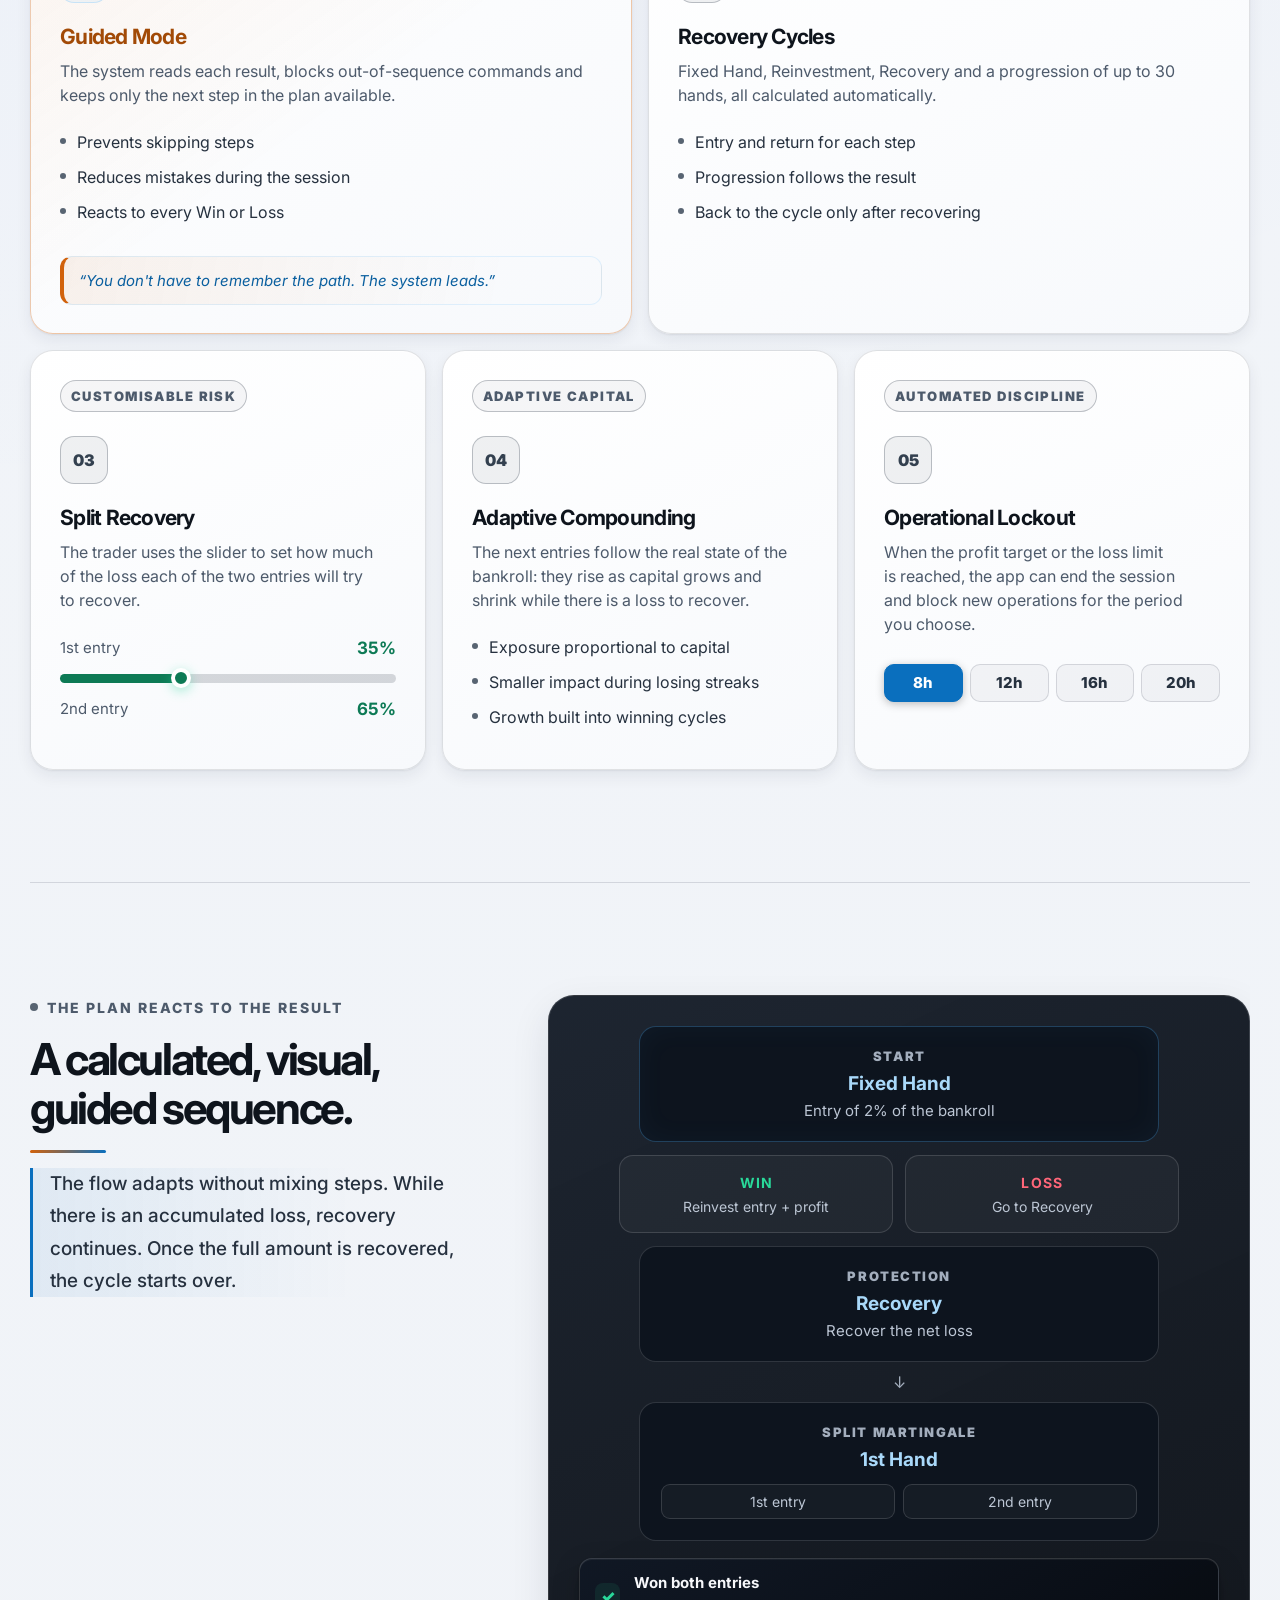
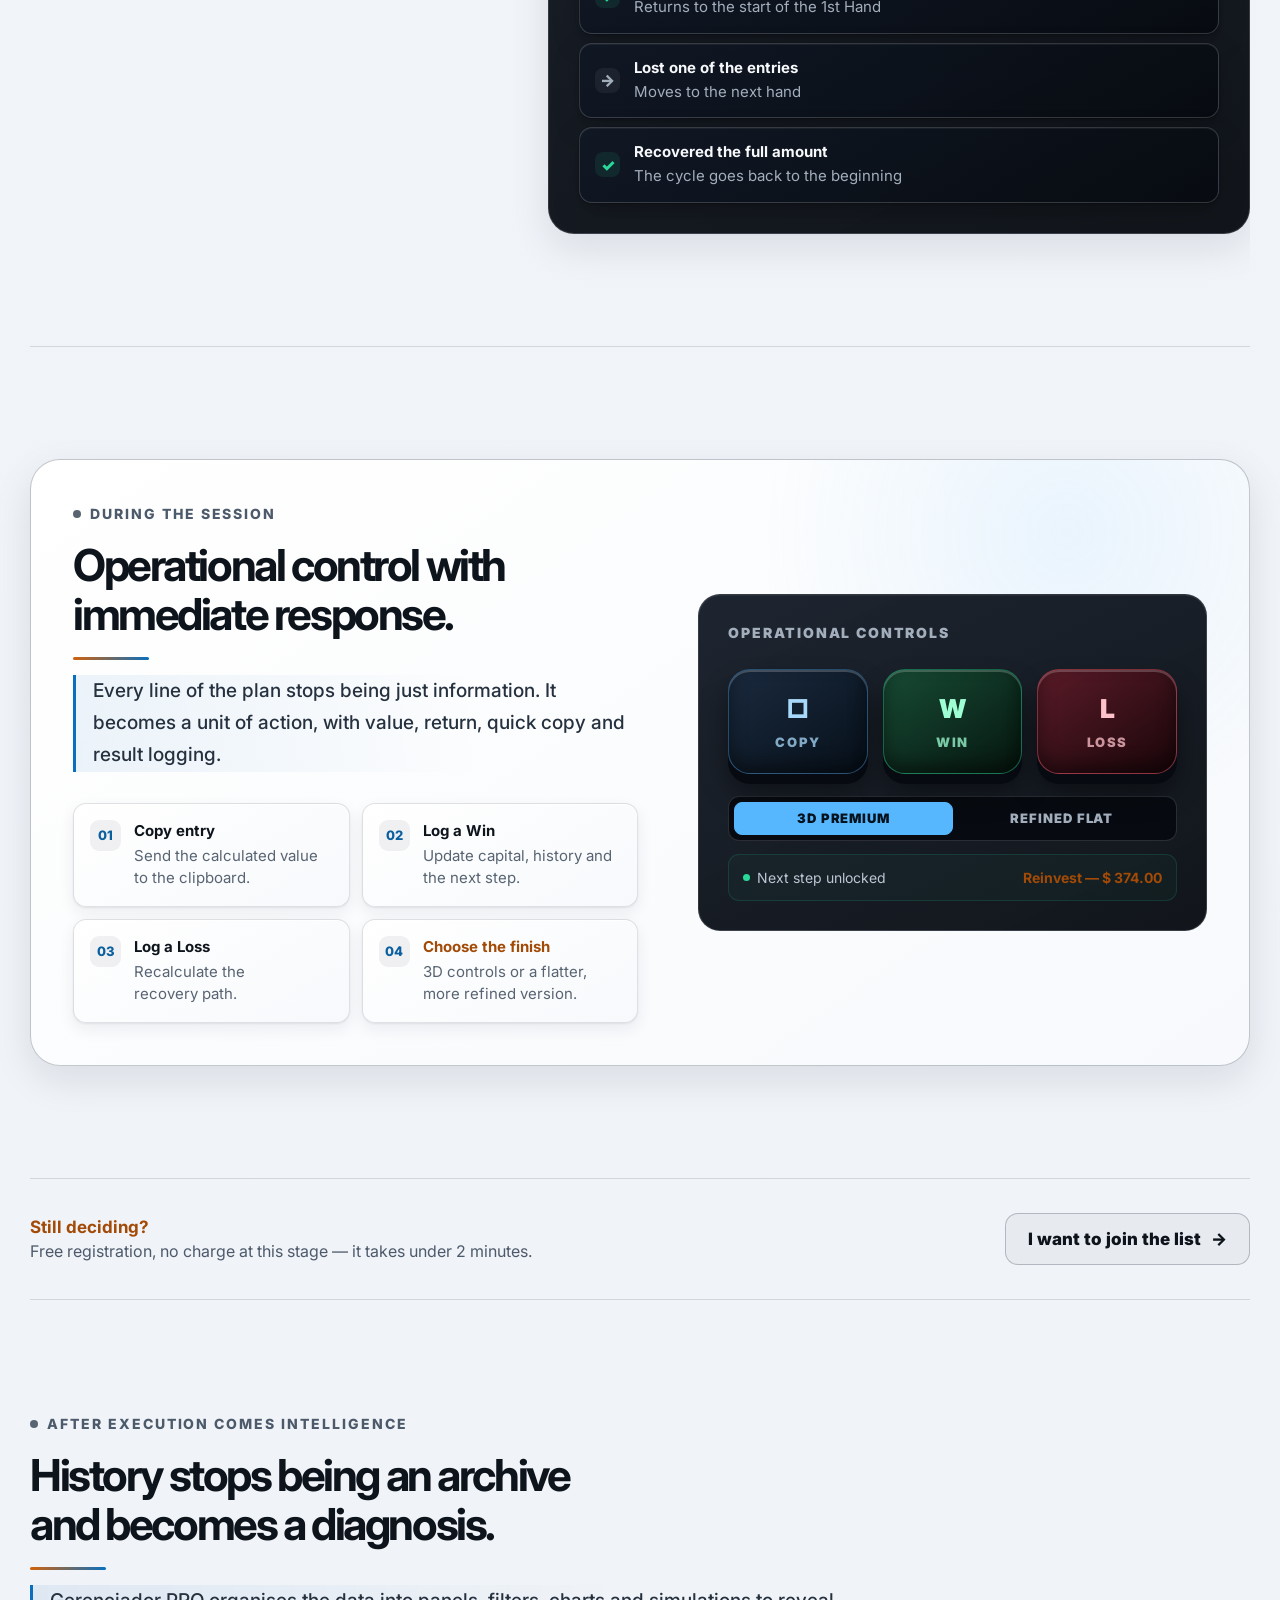
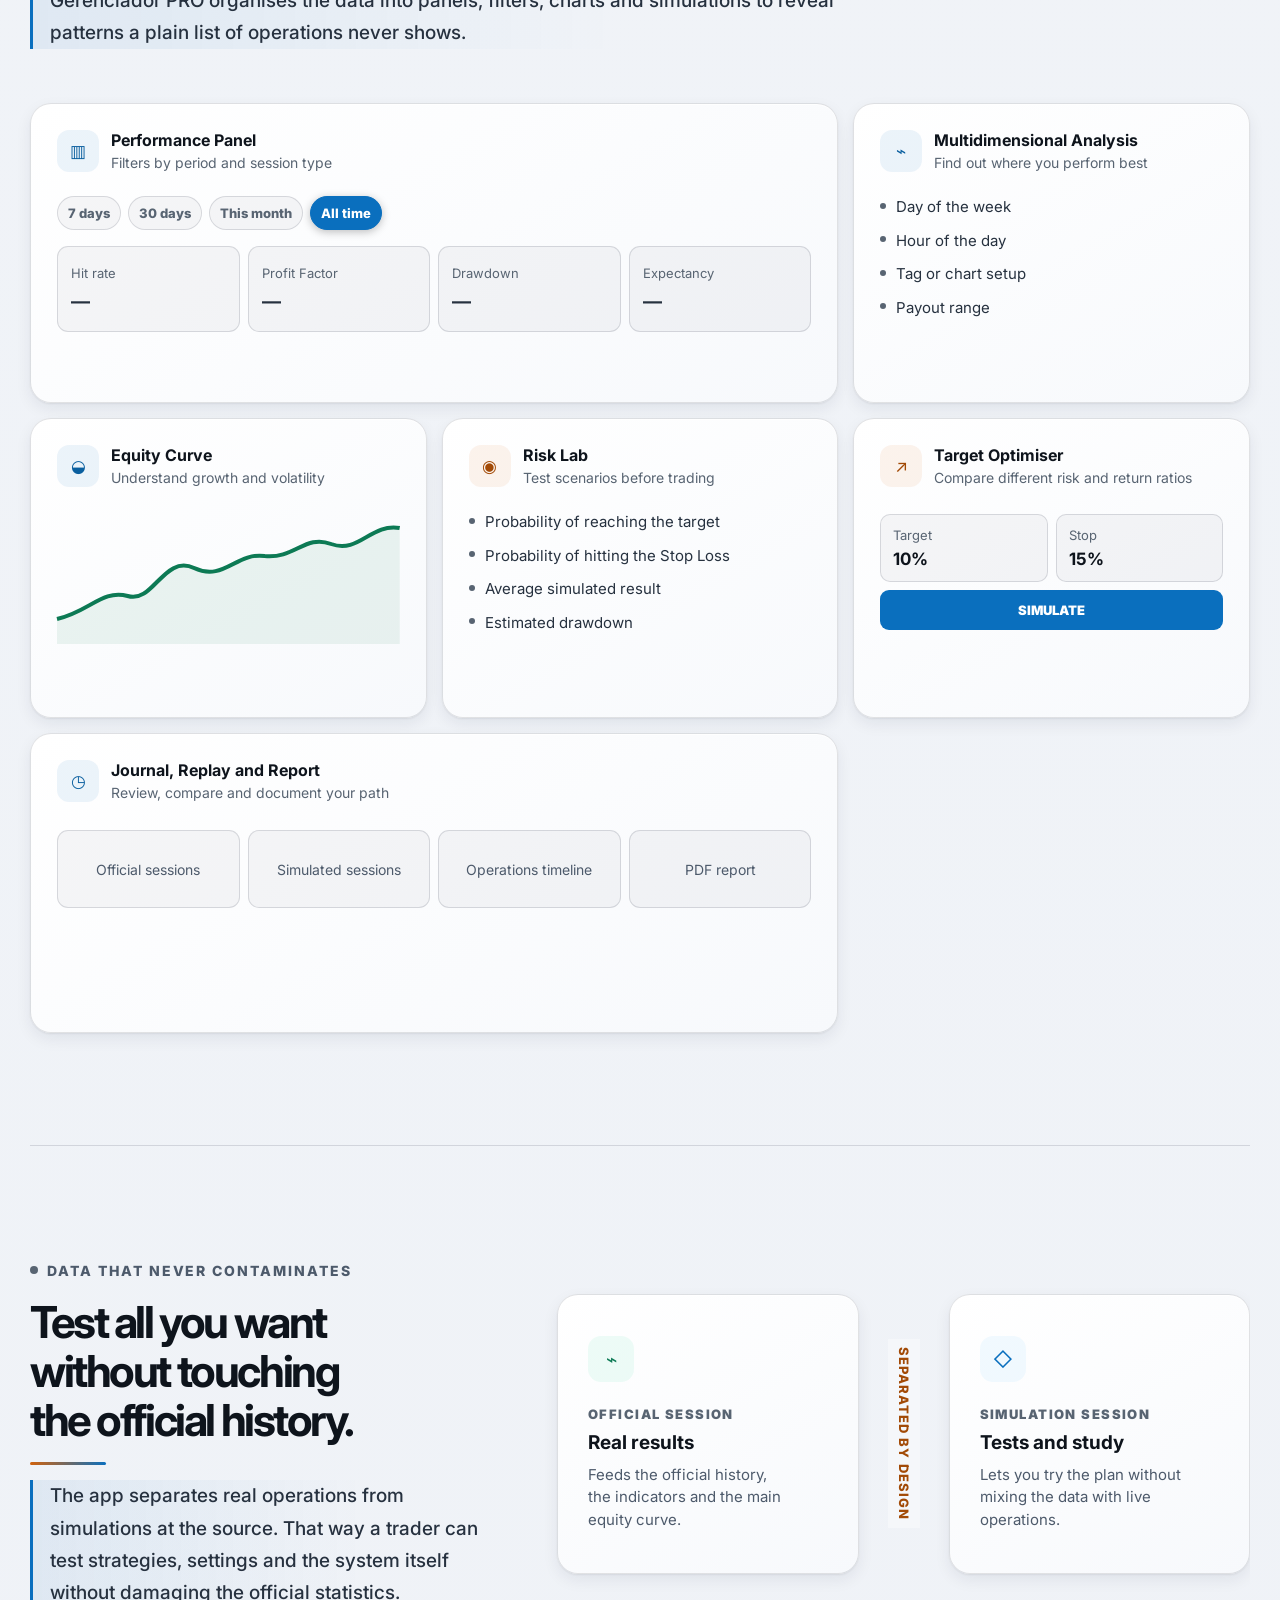
==== commit 4cdf6d9f: "style(r3): consolidate index.html" ====
--- a/index.html
+++ b/index.html
@@ -3,7 +3,7 @@
   <meta charset="utf-8">
   <meta name="viewport" content="width=device-width, initial-scale=1">
   <meta name="description" content="A guided system for planning, recovery, risk control and operational discipline. Spreadsheets record. Gerenciador PRO leads.">
-  <meta name="theme-color" content="#07090e">
+  <meta name="theme-color" content="#050812">
   <meta property="og:title" content="Gerenciador PRO — Operational management for traders">
   <meta property="og:description" content="A guided system for planning, recovery, risk control and operational discipline. Spreadsheets record. Gerenciador PRO leads.">
   <meta property="og:type" content="website">
@@ -24,12 +24,11 @@
   <link rel="preconnect" href="https://fonts.googleapis.com">
   <link rel="preconnect" href="https://fonts.gstatic.com" crossorigin="">
   <link href="https://fonts.googleapis.com/css2?family=Inter:wght@400;500;600;700;800&amp;display=swap" rel="stylesheet">
-  <link rel="stylesheet" href="styles.css?v=20260819-5">
-  <link rel="stylesheet" href="styles-cadastro-etapas.css?v=20260804-2">
-  <link rel="stylesheet" href="styles-trader-product.css?v=20260821-2">
+  <link rel="stylesheet" href="styles.css?v=20260821-6">
   <script defer="" src="config.js?v=20260803-2"></script>
   <script defer="" src="script.js?v=20260819-1"></script>
   <script defer="" src="site.js?v=20260819-1"></script>
+  <script defer="" src="visual-system.js?v=20260821-1"></script>
   <script defer="" src="tema.js?v=20260816-1"></script>
   <script defer="" src="bandeiras.js?v=20260816-1"></script>
   <script defer="" src="i18n.js?v=20260816-1"></script>
@@ -64,8 +63,11 @@
     </a>
 
     <nav class="header-nav" aria-label="Main navigation" data-i18n-attr="aria-label:attr.02">
+      <a href="#simulacao" data-i18n="header.08">Simulation</a>
+      <a href="#prova" data-i18n="header.09">Proof</a>
       <a href="#diferenciais" data-i18n="header.04">Features</a>
       <a href="#comparativo" data-i18n="header.05">Comparison</a>
+      <a href="#fluxo" data-i18n="header.10">How it works</a>
       <a href="#inteligencia" data-i18n="header.06">Analytics</a>
       <a class="header-link" href="#cadastro" data-i18n="header.07">Join now</a>
     </nav>
@@ -101,8 +103,12 @@
        cobrir apenas a altura do header. -->
   <div class="mobile-menu" id="mobile-menu" aria-label="Navigation menu" hidden="" data-i18n-attr="aria-label:attr.04">
     <nav>
+      <a href="#inicio" data-i18n="mobile-menu.05">Home</a>
+      <a href="#simulacao" data-i18n="header.08">Simulation</a>
+      <a href="#prova" data-i18n="header.09">Proof</a>
       <a href="#diferenciais" data-i18n="mobile-menu.01">Features</a>
       <a href="#comparativo" data-i18n="mobile-menu.02">Comparison</a>
+      <a href="#fluxo" data-i18n="header.10">How it works</a>
       <a href="#inteligencia" data-i18n="mobile-menu.03">Analytics</a>
       <a href="#cadastro" data-i18n="mobile-menu.04">Join now</a>
     </nav>
@@ -198,7 +204,7 @@
       </aside>
     </section>
 
-    <section class="statement-section">
+    <section class="statement-section" id="visao">
       <div class="statement-label" data-i18n="statement.01">A CHANGE OF CATEGORY</div>
       <div class="statement-copy">
         <h2 data-i18n="statement.02">From a passive tool to <span>an operating system for the session.</span></h2>
@@ -625,7 +631,7 @@
       </div>
     </section>
 
-    <section class="operations-section">
+    <section class="operations-section" id="controle">
       <div class="operations-panel">
         <div class="operations-copy">
           <span class="eyebrow" data-i18n="operations.01"><i></i> During the session</span>
@@ -657,7 +663,7 @@
       </div>
     </section>
 
-    <section class="cta-strip">
+    <section class="cta-strip" id="convite">
       <div class="cta-strip-copy">
         <strong data-i18n="section.01">Still deciding?</strong>
         <span data-i18n="section.02">Free registration, no charge at this stage — it takes under 2 minutes.</span>
@@ -746,7 +752,7 @@
       </div>
     </section>
 
-    <section class="separation-section">
+    <section class="separation-section" id="modos">
       <div class="separation-copy">
         <span class="eyebrow" data-i18n="separation.01"><i></i> Data that never contaminates</span>
         <h2 data-i18n="separation.02">Test all you want without touching the official history.</h2>
@@ -770,7 +776,7 @@
       </div>
     </section>
 
-    <section class="global-section">
+    <section class="global-section" id="global">
       <div class="global-panel">
         <div>
           <span class="eyebrow light" data-i18n="global.01"><i></i> Built to grow</span>
@@ -786,7 +792,7 @@
       </div>
     </section>
 
-    <section class="boundaries-section">
+    <section class="boundaries-section" id="limites">
       <div class="boundaries-copy">
         <span class="eyebrow" data-i18n="boundaries.01"><i></i> Transparency is part of the product</span>
         <h2 data-i18n="boundaries.02">Organisational technology, not a financial promise.</h2>
@@ -813,7 +819,7 @@
       </div>
     </section>
 
-    <section class="compat-section">
+    <section class="compat-section" id="compatibilidade">
       <div class="section-heading">
         <span class="eyebrow" data-i18n="compat.01"><i></i> Works with any broker</span>
         <h2 data-i18n="compat.02">We don't ask for your broker login. We don't want it.</h2>
